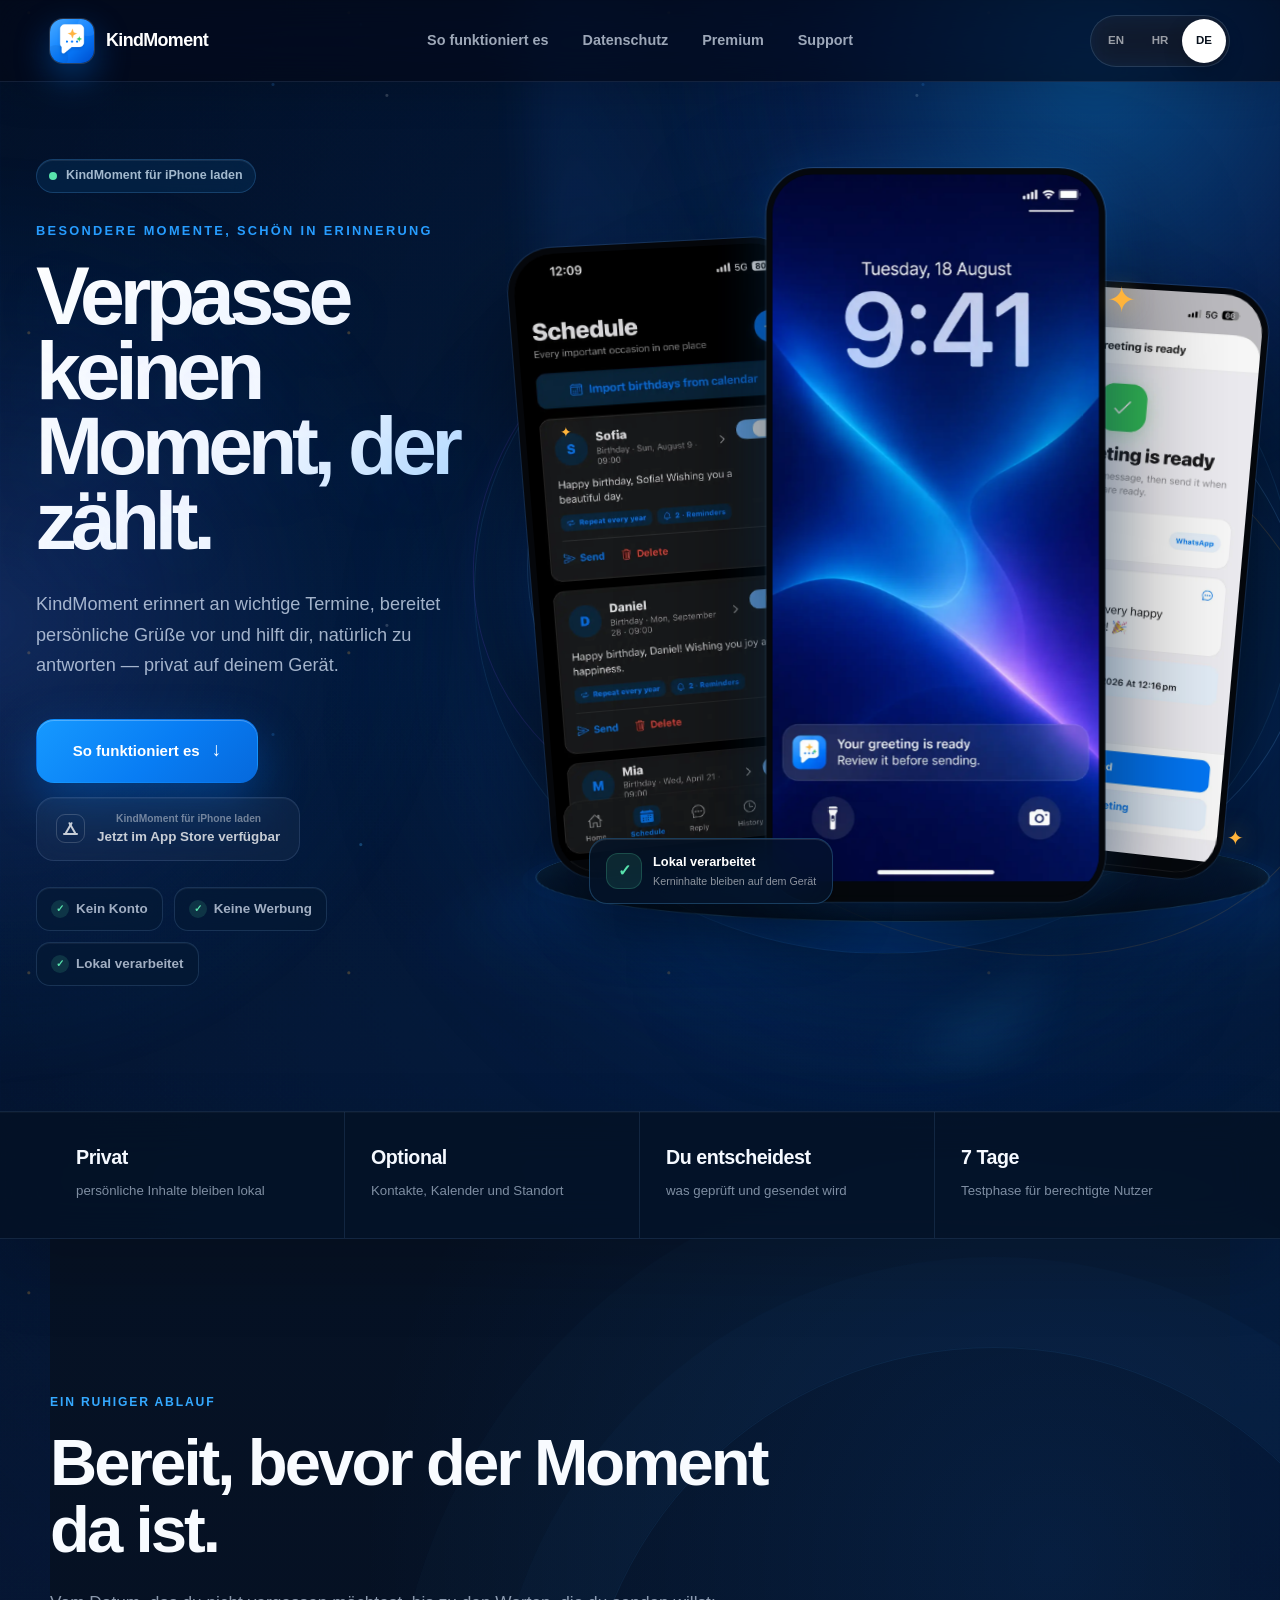
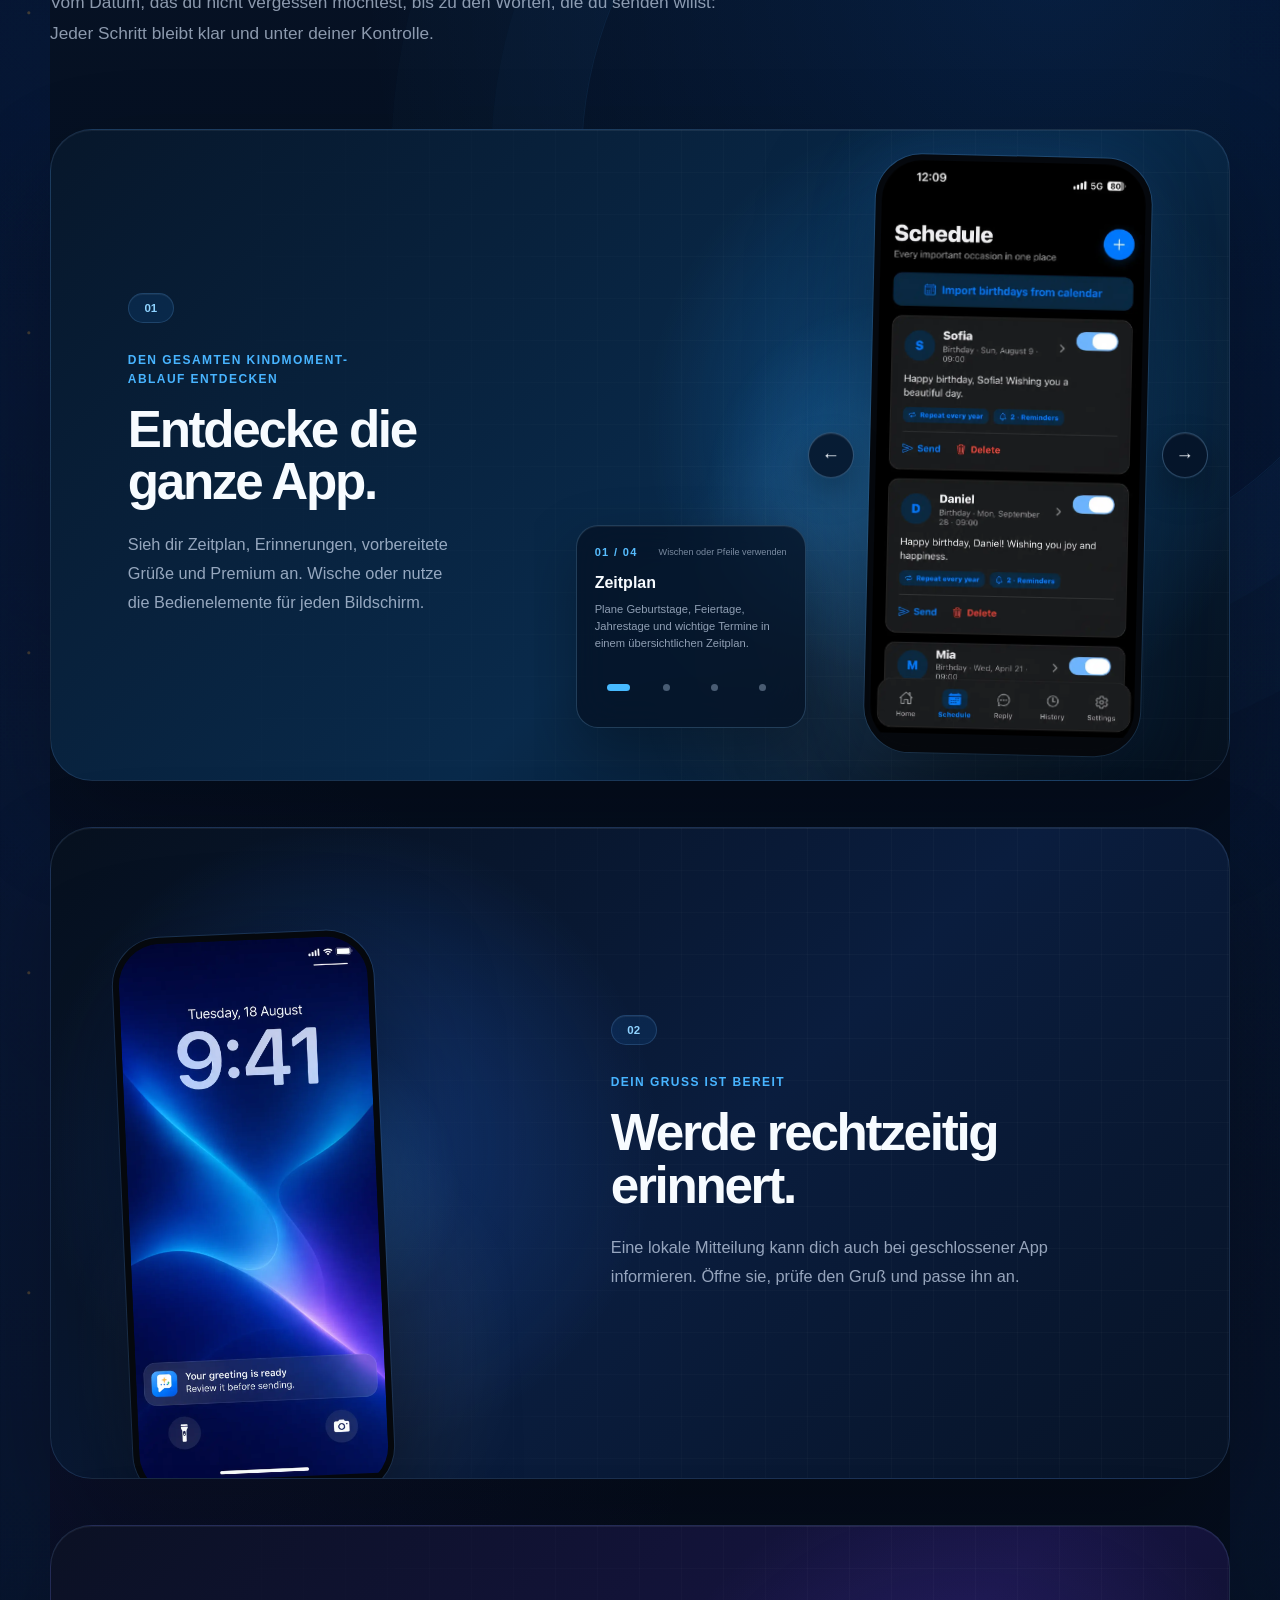
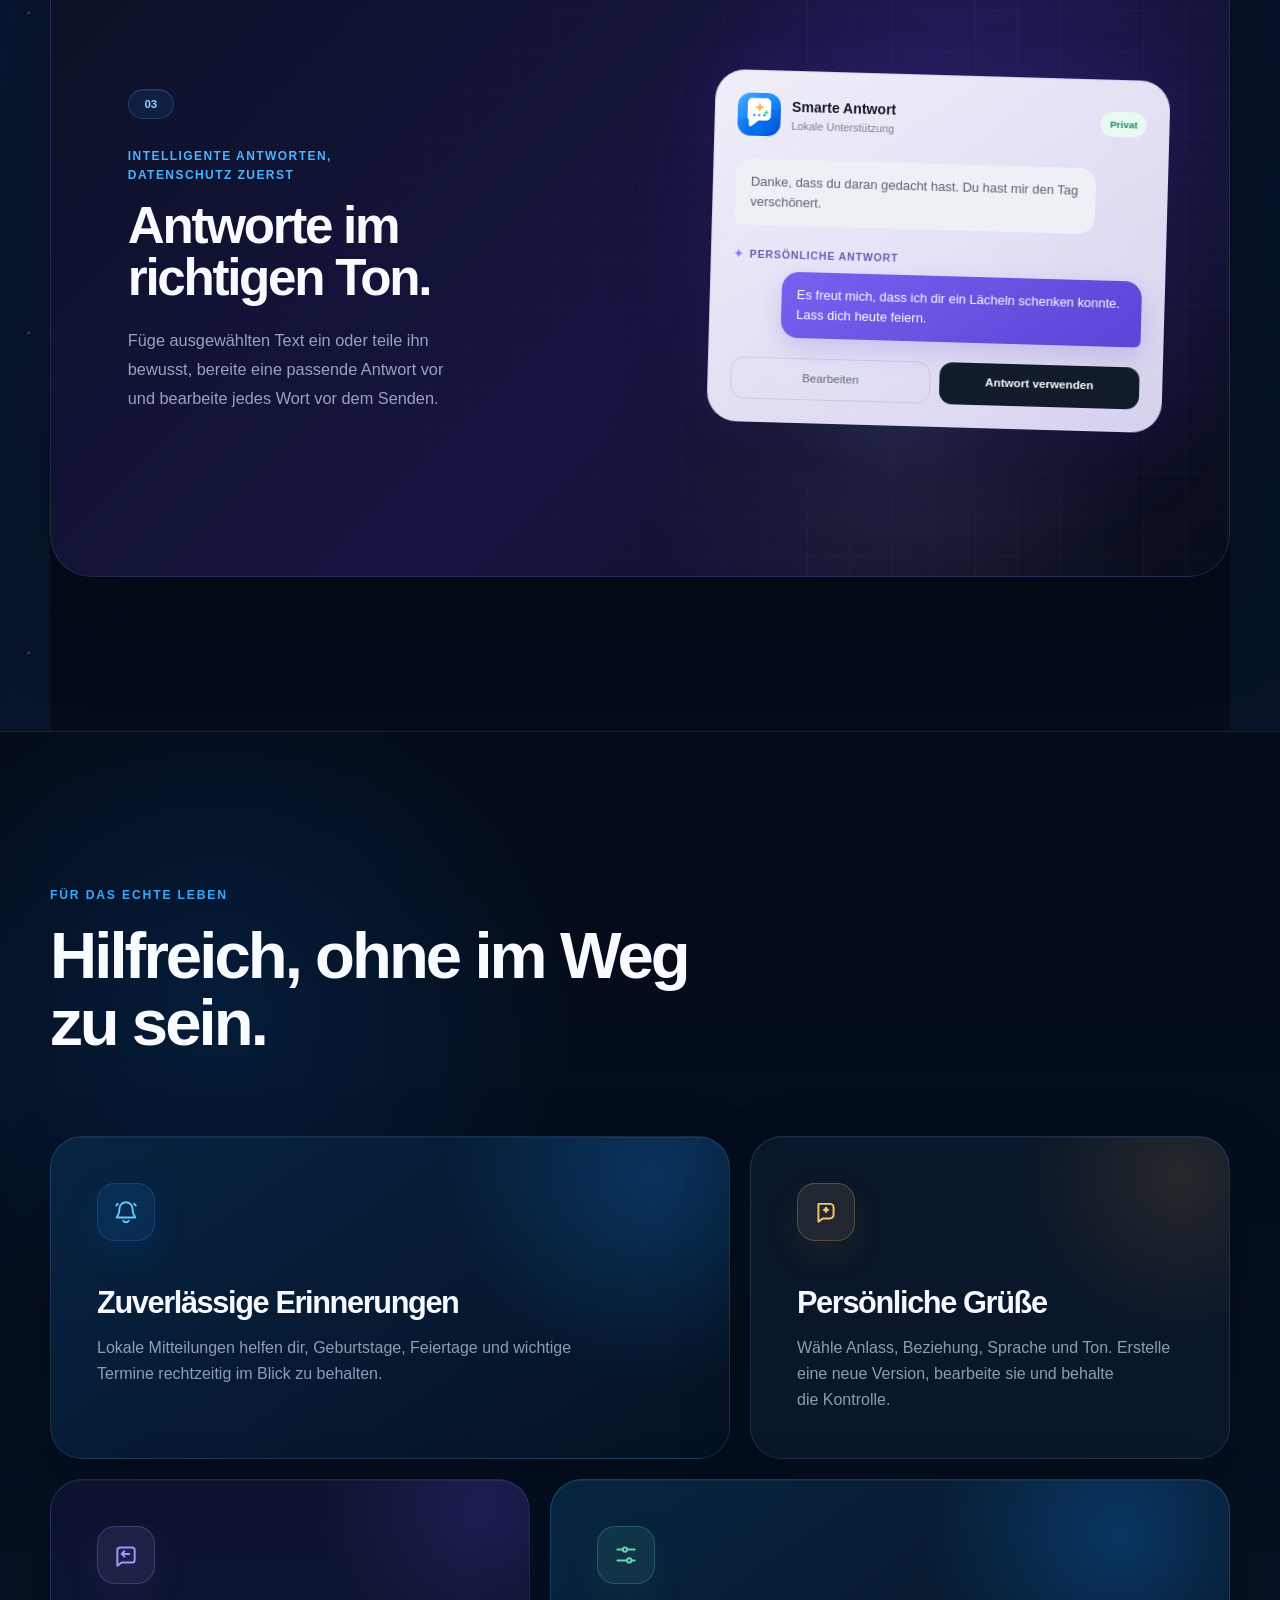
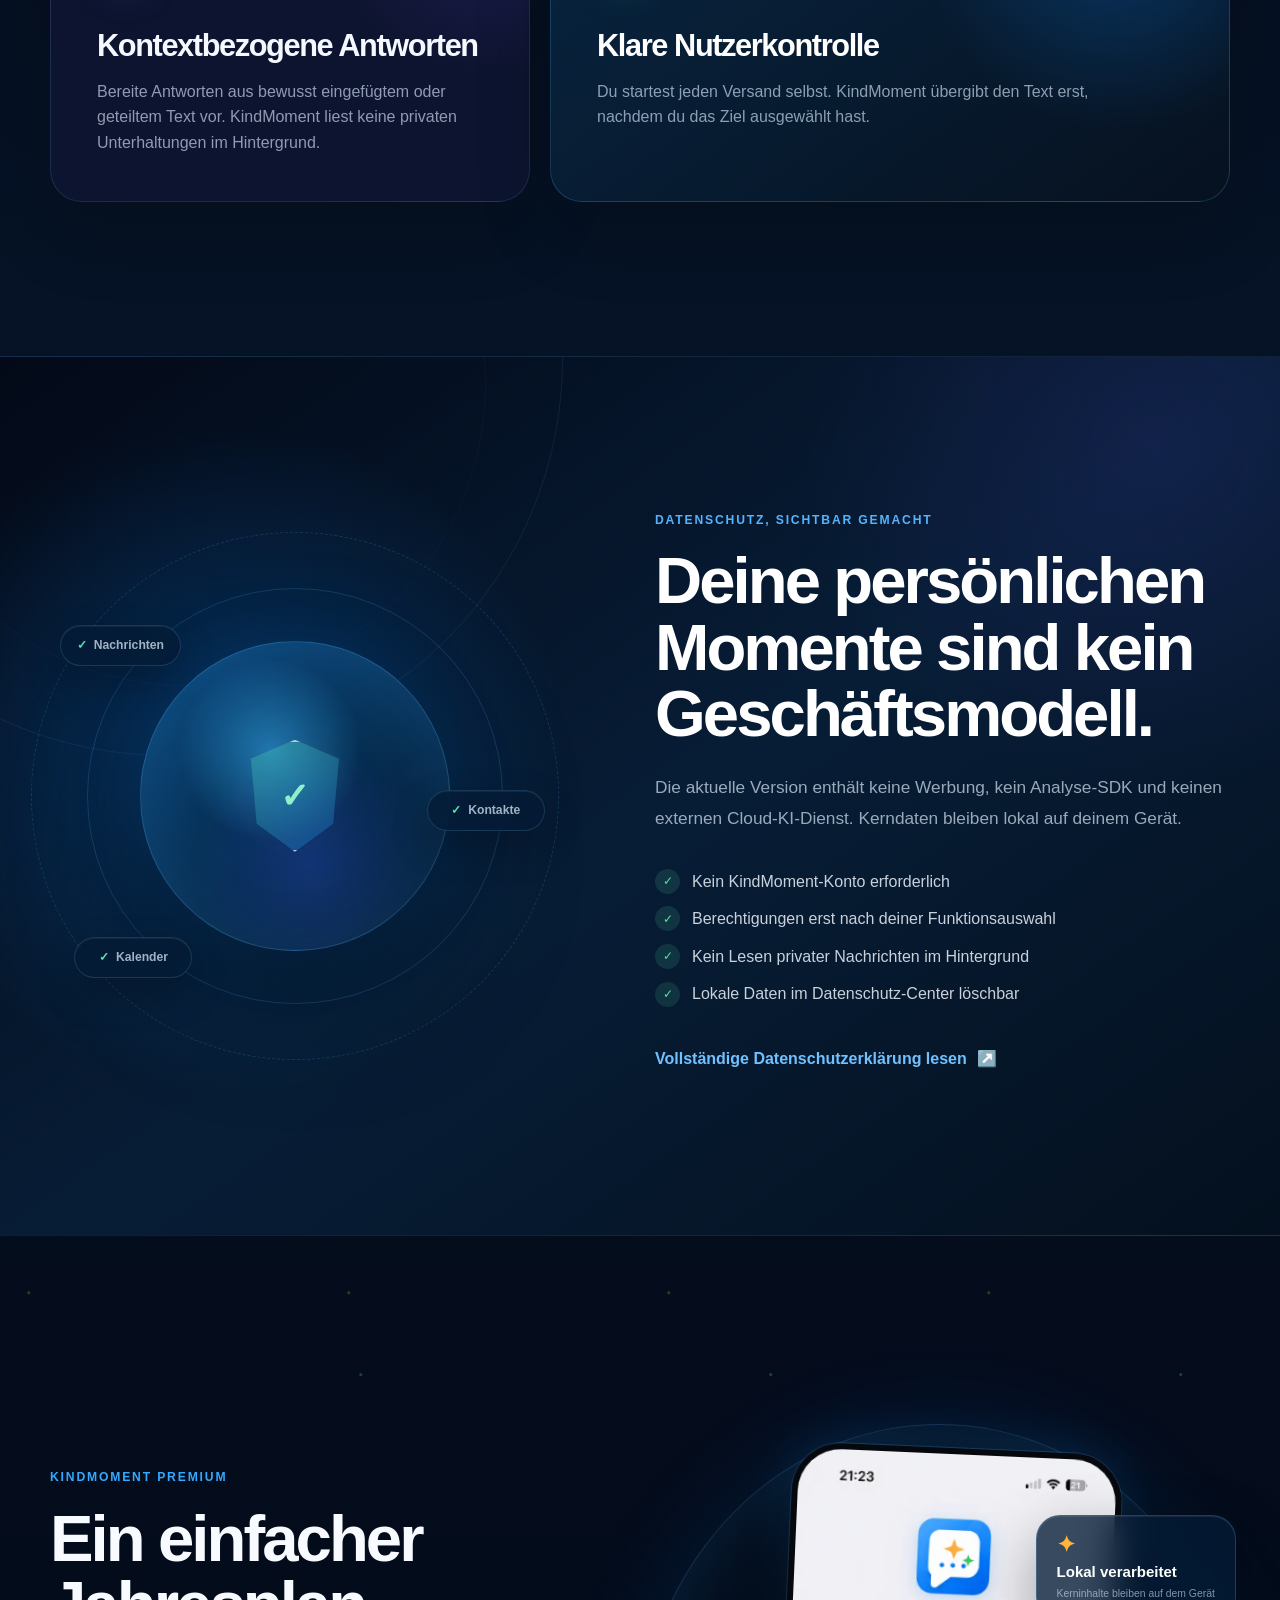
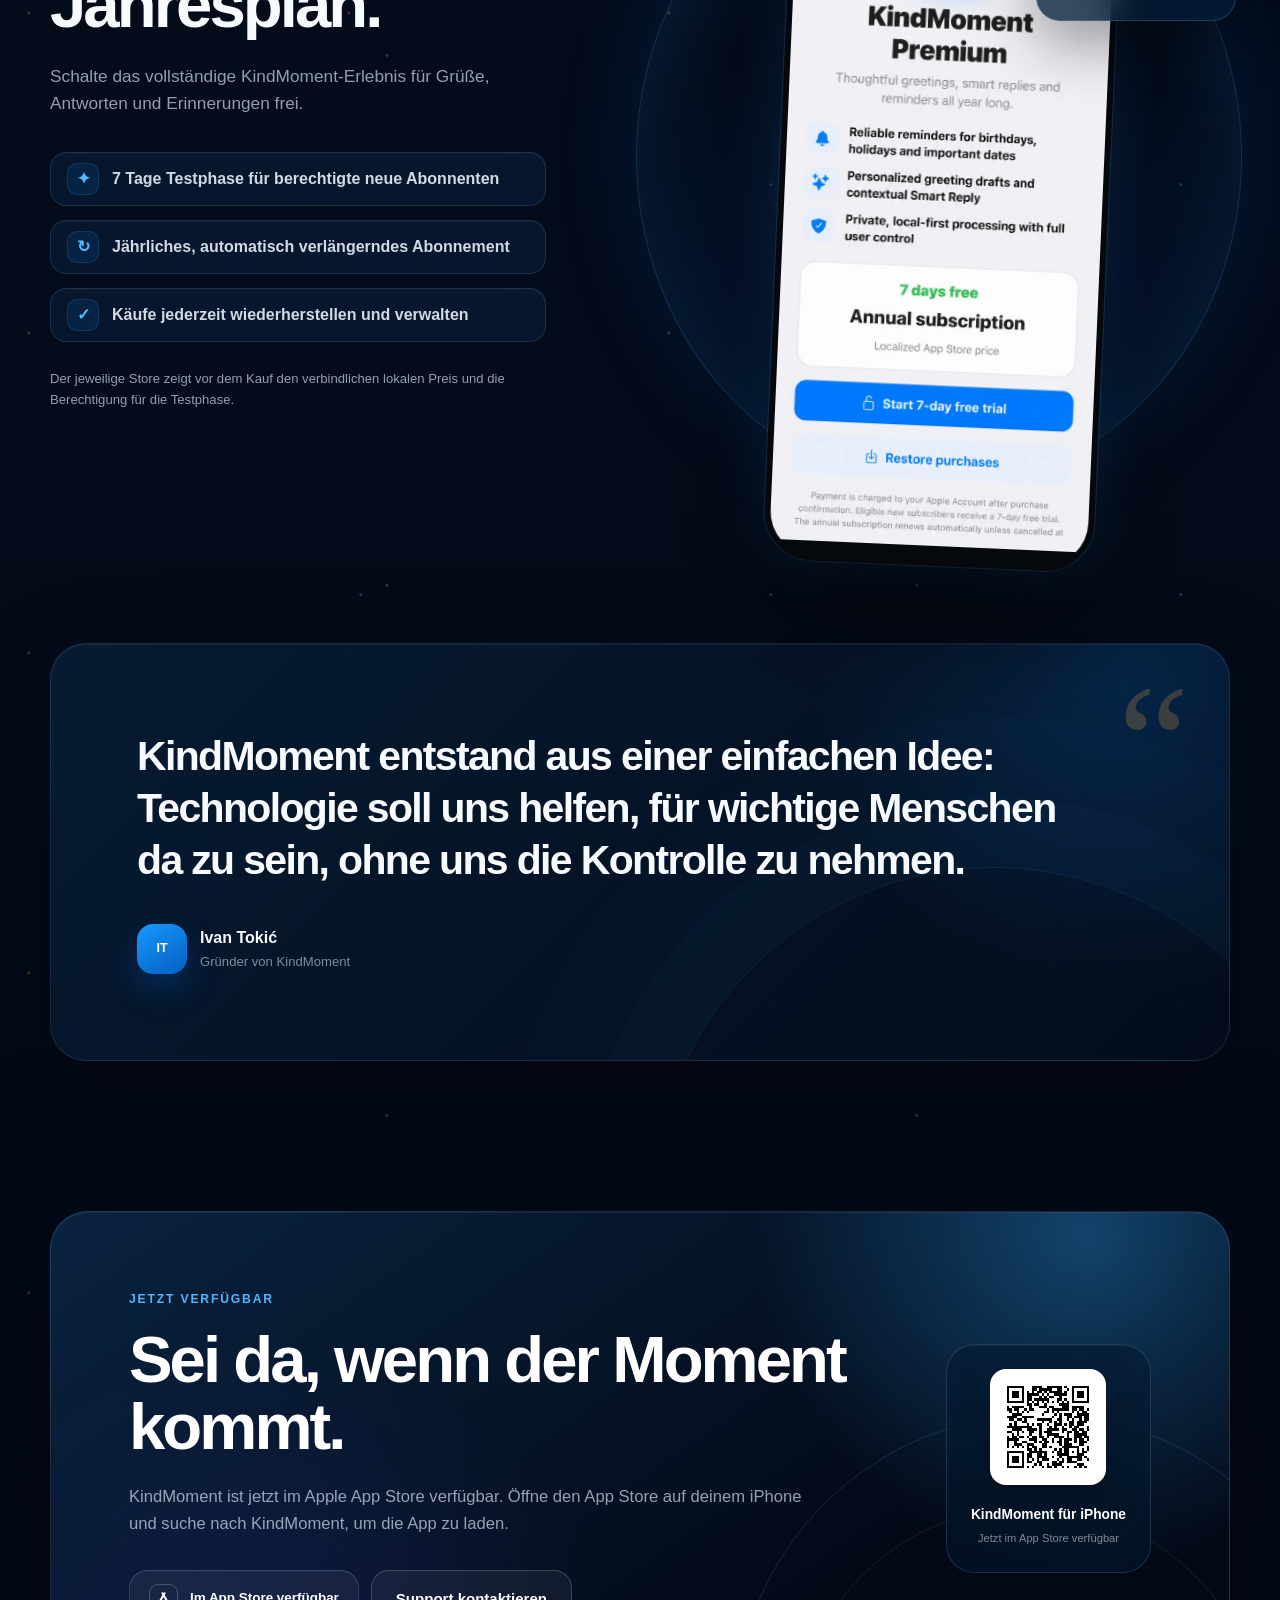
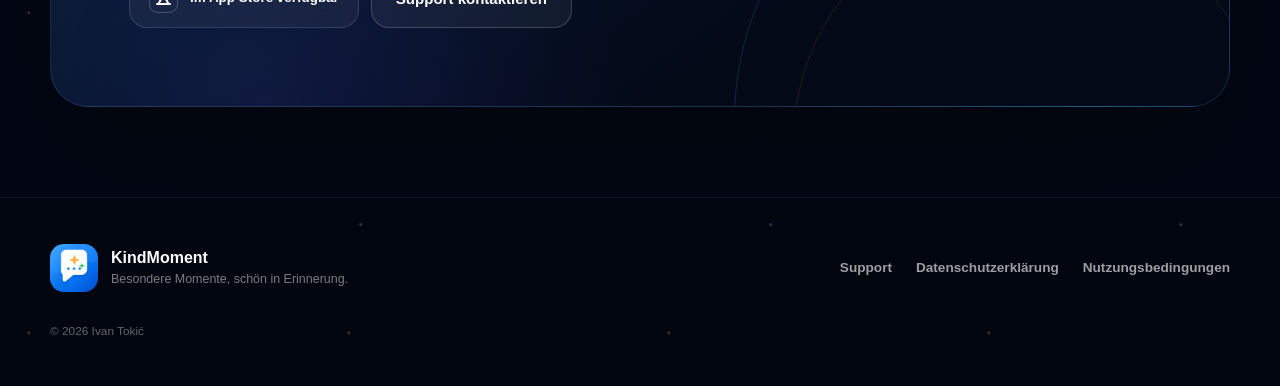
==== de/index.html @ 51b80fae "Load section anchor scroll fix" ====
<!DOCTYPE html><html lang="de"><head><meta name="referrer" content="strict-origin-when-cross-origin"/><meta http-equiv="Content-Security-Policy" content="default-src 'self'; script-src 'self' 'unsafe-inline'; style-src 'self' 'unsafe-inline'; img-src 'self' data:; font-src 'self' data:; connect-src 'self'; object-src 'none'; base-uri 'self'; form-action 'self'; upgrade-insecure-requests"/><meta charSet="utf-8"/><meta name="viewport" content="width=device-width, initial-scale=1"/><link rel="preload" href="/assets/kindmoment-notification-real.webp" as="image" fetchPriority="high"/><link rel="preload" href="/assets/kindmoment-icon.png" as="image"/><link rel="preload" href="/assets/kindmoment-schedule-real.webp" as="image" fetchPriority="auto"/><link rel="preload" href="/assets/kindmoment-greeting-ready-real.webp" as="image" fetchPriority="auto"/><link rel="preload" href="/assets/kindmoment-app-store-qr.svg" as="image"/><link rel="stylesheet" href="/assets/index-BIJ7lr4t-scroll-unlock-v2.css" data-rsc-css-href="/assets/index-BIJ7lr4t-scroll-unlock-v2.css" data-precedence="vite-rsc/importer-resources"/><link rel="modulepreload" href="/assets/layout-segment-context-CgVqbtiN.js" crossorigin=""/><link rel="modulepreload" href="/assets/rolldown-runtime-QTnfLwEv.js" crossorigin=""/><link rel="modulepreload" href="/assets/framework-B5gSXtEp.js" crossorigin=""/><link rel="modulepreload" href="/assets/index-Khk-bTNC-mobile-scroll-fix-v2.js" crossorigin=""/><link rel="modulepreload" href="/assets/app-tour-carousel-mobile-scroll-fix-v2.js" crossorigin=""/><title>KindMoment — Verpasse keinen Moment, der zählt</title><meta name="description" content="Wichtige Termine, persönliche Grüße und Antworten mit privater Verarbeitung auf deinem Gerät."/><meta name="application-name" content="KindMoment"/><meta name="creator" content="Ivan Tokić"/><meta name="publisher" content="Ivan Tokić"/><meta name="category" content="productivity"/><meta name="robots" content="index, follow"/><meta property="og:title" content="KindMoment — Verpasse keinen Moment, der zählt"/><meta property="og:description" content="Wichtige Termine, persönliche Grüße und Antworten mit privater Verarbeitung auf deinem Gerät."/><meta property="og:url" content="https://kindmoment.app/de"/><meta property="og:type" content="website"/><meta property="og:site_name" content="KindMoment"/><meta property="og:locale" content="de_DE"/><meta property="og:image" content="https://kindmoment.app/assets/kindmoment-social.jpg"/><meta property="og:image:width" content="1200"/><meta property="og:image:height" content="630"/><meta property="og:image:type" content="image/jpeg"/><meta property="og:image:alt" content="KindMoment — persönliche Erinnerungen, Grüße und Antworten"/><meta name="twitter:card" content="summary_large_image"/><meta name="twitter:title" content="KindMoment — Verpasse keinen Moment, der zählt"/><meta name="twitter:description" content="Wichtige Termine, persönliche Grüße und Antworten mit privater Verarbeitung auf deinem Gerät."/><meta name="twitter:image" content="https://kindmoment.app/assets/kindmoment-social.jpg"/><link rel="shortcut icon" href="https://kindmoment.app/assets/kindmoment-icon-32.png"/><link rel="icon" href="https://kindmoment.app/assets/kindmoment-icon-32.png" sizes="32x32" type="image/png"/><link rel="icon" href="https://kindmoment.app/assets/kindmoment-icon-192.png" sizes="192x192" type="image/png"/><link rel="icon" href="https://kindmoment.app/favicon.svg" type="image/svg+xml"/><link rel="apple-touch-icon" href="https://kindmoment.app/assets/kindmoment-apple-touch-icon.png" sizes="180x180" type="image/png"/><link rel="manifest" href="https://kindmoment.app/manifest.webmanifest"/><link rel="canonical" href="https://kindmoment.app/de"/><link rel="alternate" hrefLang="en" href="https://kindmoment.app/"/><link rel="alternate" hrefLang="hr" href="https://kindmoment.app/hr"/><link rel="alternate" hrefLang="de" href="https://kindmoment.app/de"/><script>self.__VINEXT_RSC_PARAMS__={"locale":"de"}</script><script>self.__VINEXT_RSC_NAV__={"pathname":"/de","searchParams":[]}</script><link rel="modulepreload" href="/assets/index-Khk-bTNC-mobile-scroll-fix-v2.js" />
<link rel="preload" href="/assets/_vinext_fonts/geist-8ac0455e797f/geist-ff2310f5.woff2" as="font" type="font/woff2" crossorigin />
<link rel="preload" href="/assets/_vinext_fonts/geist-8ac0455e797f/geist-875ccdd4.woff2" as="font" type="font/woff2" crossorigin />
<link rel="preload" href="/assets/_vinext_fonts/geist-8ac0455e797f/geist-52306abf.woff2" as="font" type="font/woff2" crossorigin />
<link rel="preload" href="/assets/_vinext_fonts/geist-8ac0455e797f/geist-001175b1.woff2" as="font" type="font/woff2" crossorigin />
<link rel="preload" href="/assets/_vinext_fonts/geist-8ac0455e797f/geist-98bbbccb.woff2" as="font" type="font/woff2" crossorigin />
<link rel="preload" href="/assets/_vinext_fonts/geist-mono-00e989178794/geist-mono-f6b33328.woff2" as="font" type="font/woff2" crossorigin />
<link rel="preload" href="/assets/_vinext_fonts/geist-mono-00e989178794/geist-mono-44e03052.woff2" as="font" type="font/woff2" crossorigin />
<link rel="preload" href="/assets/_vinext_fonts/geist-mono-00e989178794/geist-mono-0638449e.woff2" as="font" type="font/woff2" crossorigin />
<link rel="preload" href="/assets/_vinext_fonts/geist-mono-00e989178794/geist-mono-971fb274.woff2" as="font" type="font/woff2" crossorigin />
<link rel="preload" href="/assets/_vinext_fonts/geist-mono-00e989178794/geist-mono-44745446.woff2" as="font" type="font/woff2" crossorigin />
<link rel="preload" href="/assets/_vinext_fonts/geist-mono-00e989178794/geist-mono-013b2f2f.woff2" as="font" type="font/woff2" crossorigin />
<style data-vinext-fonts>/* cyrillic-ext */
@font-face {
  font-family: 'Geist';
  font-style: normal;
  font-weight: 100 900;
  font-display: swap;
  src: url(/assets/_vinext_fonts/geist-8ac0455e797f/geist-ff2310f5.woff2) format('woff2');
  unicode-range: U+0460-052F, U+1C80-1C8A, U+20B4, U+2DE0-2DFF, U+A640-A69F, U+FE2E-FE2F;
}
/* cyrillic */
@font-face {
  font-family: 'Geist';
  font-style: normal;
  font-weight: 100 900;
  font-display: swap;
  src: url(/assets/_vinext_fonts/geist-8ac0455e797f/geist-875ccdd4.woff2) format('woff2');
  unicode-range: U+0301, U+0400-045F, U+0490-0491, U+04B0-04B1, U+2116;
}
/* vietnamese */
@font-face {
  font-family: 'Geist';
  font-style: normal;
  font-weight: 100 900;
  font-display: swap;
  src: url(/assets/_vinext_fonts/geist-8ac0455e797f/geist-52306abf.woff2) format('woff2');
  unicode-range: U+0102-0103, U+0110-0111, U+0128-0129, U+0168-0169, U+01A0-01A1, U+01AF-01B0, U+0300-0301, U+0303-0304, U+0308-0309, U+0323, U+0329, U+1EA0-1EF9, U+20AB;
}
/* latin-ext */
@font-face {
  font-family: 'Geist';
  font-style: normal;
  font-weight: 100 900;
  font-display: swap;
  src: url(/assets/_vinext_fonts/geist-8ac0455e797f/geist-001175b1.woff2) format('woff2');
  unicode-range: U+0100-02BA, U+02BD-02C5, U+02C7-02CC, U+02CE-02D7, U+02DD-02FF, U+0304, U+0308, U+0329, U+1D00-1DBF, U+1E00-1E9F, U+1EF2-1EFF, U+2020, U+20A0-20AB, U+20AD-20C0, U+2113, U+2C60-2C7F, U+A720-A7FF;
}
/* latin */
@font-face {
  font-family: 'Geist';
  font-style: normal;
  font-weight: 100 900;
  font-display: swap;
  src: url(/assets/_vinext_fonts/geist-8ac0455e797f/geist-98bbbccb.woff2) format('woff2');
  unicode-range: U+0000-00FF, U+0131, U+0152-0153, U+02BB-02BC, U+02C6, U+02DA, U+02DC, U+0304, U+0308, U+0329, U+2000-206F, U+20AC, U+2122, U+2191, U+2193, U+2212, U+2215, U+FEFF, U+FFFD;
}

.__font_geist_0tvmz3h { font-family: 'Geist', sans-serif; }

.__variable_geist_0tvmz3h { --font-geist-sans: 'Geist', sans-serif; }

/* cyrillic-ext */
@font-face {
  font-family: 'Geist Mono';
  font-style: normal;
  font-weight: 100 900;
  font-display: swap;
  src: url(/assets/_vinext_fonts/geist-mono-00e989178794/geist-mono-f6b33328.woff2) format('woff2');
  unicode-range: U+0460-052F, U+1C80-1C8A, U+20B4, U+2DE0-2DFF, U+A640-A69F, U+FE2E-FE2F;
}
/* cyrillic */
@font-face {
  font-family: 'Geist Mono';
  font-style: normal;
  font-weight: 100 900;
  font-display: swap;
  src: url(/assets/_vinext_fonts/geist-mono-00e989178794/geist-mono-44e03052.woff2) format('woff2');
  unicode-range: U+0301, U+0400-045F, U+0490-0491, U+04B0-04B1, U+2116;
}
/* symbols2 */
@font-face {
  font-family: 'Geist Mono';
  font-style: normal;
  font-weight: 100 900;
  font-display: swap;
  src: url(/assets/_vinext_fonts/geist-mono-00e989178794/geist-mono-0638449e.woff2) format('woff2');
  unicode-range: U+2000-2001, U+2004-2008, U+200A, U+23B8-23BD, U+2500-259F;
}
/* vietnamese */
@font-face {
  font-family: 'Geist Mono';
  font-style: normal;
  font-weight: 100 900;
  font-display: swap;
  src: url(/assets/_vinext_fonts/geist-mono-00e989178794/geist-mono-971fb274.woff2) format('woff2');
  unicode-range: U+0102-0103, U+0110-0111, U+0128-0129, U+0168-0169, U+01A0-01A1, U+01AF-01B0, U+0300-0301, U+0303-0304, U+0308-0309, U+0323, U+0329, U+1EA0-1EF9, U+20AB;
}
/* latin-ext */
@font-face {
  font-family: 'Geist Mono';
  font-style: normal;
  font-weight: 100 900;
  font-display: swap;
  src: url(/assets/_vinext_fonts/geist-mono-00e989178794/geist-mono-44745446.woff2) format('woff2');
  unicode-range: U+0100-02BA, U+02BD-02C5, U+02C7-02CC, U+02CE-02D7, U+02DD-02FF, U+0304, U+0308, U+0329, U+1D00-1DBF, U+1E00-1E9F, U+1EF2-1EFF, U+2020, U+20A0-20AB, U+20AD-20C0, U+2113, U+2C60-2C7F, U+A720-A7FF;
}
/* latin */
@font-face {
  font-family: 'Geist Mono';
  font-style: normal;
  font-weight: 100 900;
  font-display: swap;
  src: url(/assets/_vinext_fonts/geist-mono-00e989178794/geist-mono-013b2f2f.woff2) format('woff2');
  unicode-range: U+0000-00FF, U+0131, U+0152-0153, U+02BB-02BC, U+02C6, U+02DA, U+02DC, U+0304, U+0308, U+0329, U+2000-206F, U+20AC, U+2122, U+2191, U+2193, U+2212, U+2215, U+FEFF, U+FFFD;
}

.__font_geist_mono_1diim1n { font-family: 'Geist Mono', sans-serif; }

.__variable_geist_mono_1diim1n { --font-geist-mono: 'Geist Mono', sans-serif; }
</style>
<script src="/assets/section-anchor-scroll-fix-v3.js" defer></script></head><body class="__variable_geist_0tvmz3h __variable_geist_mono_1diim1n antialiased"><script type="application/ld+json">{"@context":"https://schema.org","@type":"WebSite","name":"KindMoment","url":"https://kindmoment.app/","description":"Thoughtful greetings, reliable reminders and privacy-first replies.","publisher":{"@type":"Person","name":"Ivan Tokić"}}</script><div class="site-shell" lang="de"><a class="skip-link" href="#main-content">Zum Hauptinhalt springen</a><div class="aurora aurora-one" aria-hidden="true"></div><div class="aurora aurora-two" aria-hidden="true"></div><header class="topbar"><a class="brand" href="/de" aria-label="KindMoment"><img src="/assets/kindmoment-icon.png" width="512" height="512" alt="" decoding="async"/><span>KindMoment</span></a><nav class="main-nav" aria-label="Hauptnavigation"><a href="#experience">So funktioniert es</a><a href="#privacy">Datenschutz</a><a href="#premium">Premium</a><a href="/support/">Support</a></nav><div class="language-switcher" aria-label="Sprache"><a href="/">EN</a><a href="/hr">HR</a><a href="/de" aria-current="page">DE</a></div></header><main id="main-content" tabindex="-1"><section class="hero section-width"><div class="hero-copy"><div class="launch-pill"><span class="pulse-dot" aria-hidden="true"></span>KindMoment für iPhone laden</div><p class="eyebrow">Besondere Momente, schön in Erinnerung</p><h1>Verpasse keinen Moment, der zählt.</h1><p class="hero-lead">KindMoment erinnert an wichtige Termine, bereitet persönliche Grüße vor und hilft dir, natürlich zu antworten — privat auf deinem Gerät.</p><div class="hero-actions"><a class="button button-primary" href="#experience">So funktioniert es<span aria-hidden="true">↓</span></a><button class="button button-store button-disabled" type="button" disabled=""><span class="store-mark" aria-hidden="true"><span></span><span></span><span></span></span><span><small>KindMoment für iPhone laden</small><strong>Jetzt im App Store verfügbar</strong></span></button></div><ul class="hero-trust" aria-label="KindMoment-Highlights"><li><span aria-hidden="true">✓</span>Kein Konto</li><li><span aria-hidden="true">✓</span>Keine Werbung</li><li><span aria-hidden="true">✓</span>Lokal verarbeitet</li></ul></div><div class="hero-stage" role="group" aria-label="Vorschau der KindMoment-App"><div class="stage-aura" aria-hidden="true"></div><div class="orbit orbit-one" aria-hidden="true"></div><div class="orbit orbit-two" aria-hidden="true"></div><div class="orbit orbit-three" aria-hidden="true"></div><div class="spark spark-one" aria-hidden="true">✦</div><div class="spark spark-two" aria-hidden="true">✦</div><div class="spark spark-three" aria-hidden="true">✦</div><div class="stage-platform" aria-hidden="true"></div><figure class="phone phone-schedule"><img class="real-app-screen" src="/assets/kindmoment-schedule-real.webp" width="851" height="1848" alt="Tour durch die KindMoment-App" loading="eager" fetchPriority="auto" decoding="async"/></figure><figure class="phone phone-greeting-ready"><img class="real-app-screen" src="/assets/kindmoment-greeting-ready-real.webp" width="946" height="2048" alt="Dein Gruß ist bereit. Prüfe und personalisiere ihn vor dem Senden." loading="eager" fetchPriority="auto" decoding="async"/></figure><figure class="phone phone-notification"><img class="real-app-screen" src="/assets/kindmoment-notification-real.webp" width="853" height="1844" alt="KindMoment-Erinnerung auf dem Sperrbildschirm" loading="eager" fetchPriority="high" decoding="async"/></figure><div class="privacy-chip"><span class="privacy-chip-icon" aria-hidden="true">✓</span><div><strong>Lokal verarbeitet</strong><span>Kerninhalte bleiben auf dem Gerät</span></div></div></div></section><section class="proof-strip" aria-label="KindMoment-Highlights"><div class="proof-grid section-width"><article><strong>Privat</strong><span>persönliche Inhalte bleiben lokal</span></article><article><strong>Optional</strong><span>Kontakte, Kalender und Standort</span></article><article><strong>Du entscheidest</strong><span>was geprüft und gesendet wird</span></article><article><strong>7 Tage</strong><span>Testphase für berechtigte Nutzer</span></article></div></section><section class="story section-width page-section" id="experience"><div class="section-heading"><p class="eyebrow">Ein ruhiger Ablauf</p><h2>Bereit, bevor der Moment da ist.</h2><p>Vom Datum, das du nicht vergessen möchtest, bis zu den Worten, die du senden willst: Jeder Schritt bleibt klar und unter deiner Kontrolle.</p></div><div class="story-stack"><article class="story-card story-card-1"><div class="story-content"><span class="story-number">01</span><p class="story-kicker">Den gesamten KindMoment-Ablauf entdecken</p><h3>Entdecke die ganze App.</h3><p class="story-body">Sieh dir Zeitplan, Erinnerungen, vorbereitete Grüße und Premium an. Wische oder nutze die Bedienelemente für jeden Bildschirm.</p></div><div class="story-visual"><div class="story-glow" aria-hidden="true"></div><div class="app-tour" role="region" aria-roledescription="Karussell" aria-label="KindMoment-App-Bildschirme entdecken" tabindex="0"><div class="app-tour-phone-wrap"><div class="app-tour-phone"><div class="app-tour-track" style="transform:translateX(-0%)"><figure class="app-tour-slide" aria-hidden="false"><img src="/assets/kindmoment-schedule-real.webp" width="851" height="1848" alt="Tour durch die KindMoment-App" loading="eager" decoding="async" draggable="false"/></figure><figure class="app-tour-slide" aria-hidden="true"><img src="/assets/kindmoment-notification-real.webp" width="853" height="1844" alt="" loading="lazy" decoding="async" draggable="false"/></figure><figure class="app-tour-slide" aria-hidden="true"><img src="/assets/kindmoment-greeting-ready-real.webp" width="946" height="2048" alt="" loading="lazy" decoding="async" draggable="false"/></figure><figure class="app-tour-slide" aria-hidden="true"><img src="/assets/kindmoment-premium-real.webp" width="720" height="1567" alt="" loading="lazy" decoding="async" draggable="false"/></figure></div></div><button class="app-tour-arrow app-tour-arrow-previous" type="button" aria-label="Vorheriger App-Bildschirm"><span aria-hidden="true">←</span></button><button class="app-tour-arrow app-tour-arrow-next" type="button" aria-label="Nächster App-Bildschirm"><span aria-hidden="true">→</span></button></div><div class="app-tour-meta"><div class="app-tour-status" role="status" aria-atomic="true"><div class="app-tour-meta-topline"><span>01<!-- --> /<!-- --> <!-- -->04</span><small>Wischen oder Pfeile verwenden</small></div><strong>Zeitplan</strong><p>Plane Geburtstage, Feiertage, Jahrestage und wichtige Termine in einem übersichtlichen Zeitplan.</p></div><div class="app-tour-dots" role="group" aria-label="KindMoment-App-Bildschirme entdecken"><button type="button" aria-label="Anzeigen: Zeitplan" aria-current="true"><span aria-hidden="true"></span></button><button type="button" aria-label="Anzeigen: Werde rechtzeitig erinnert."><span aria-hidden="true"></span></button><button type="button" aria-label="Anzeigen: Dein Gruß ist bereit"><span aria-hidden="true"></span></button><button type="button" aria-label="Anzeigen: KindMoment Premium"><span aria-hidden="true"></span></button></div></div></div></div></article><article class="story-card story-card-2"><div class="story-content"><span class="story-number">02</span><p class="story-kicker">Dein Gruß ist bereit</p><h3>Werde rechtzeitig erinnert.</h3><p class="story-body">Eine lokale Mitteilung kann dich auch bei geschlossener App informieren. Öffne sie, prüfe den Gruß und passe ihn an.</p></div><div class="story-visual"><div class="story-glow" aria-hidden="true"></div><figure class="story-phone story-phone-notification"><img class="real-app-screen" src="/assets/kindmoment-notification-real.webp" width="853" height="1844" alt="KindMoment-Erinnerung auf dem Sperrbildschirm" loading="lazy" fetchPriority="auto" decoding="async"/></figure></div></article><article class="story-card story-card-3"><div class="story-content"><span class="story-number">03</span><p class="story-kicker">Intelligente Antworten, Datenschutz zuerst</p><h3>Antworte im richtigen Ton.</h3><p class="story-body">Füge ausgewählten Text ein oder teile ihn bewusst, bereite eine passende Antwort vor und bearbeite jedes Wort vor dem Senden.</p></div><div class="story-visual"><div class="story-glow" aria-hidden="true"></div><div class="reply-demo" role="group" aria-label="KindMoment Vorschau einer kontextbezogenen Antwort"><div class="reply-demo-bar"><img src="/assets/kindmoment-icon.png" width="512" height="512" alt="" decoding="async"/><div><strong>Smarte Antwort</strong><span>Lokale Unterstützung</span></div><span class="reply-private">Privat</span></div><div class="message-bubble message-in">Danke, dass du daran gedacht hast. Du hast mir den Tag verschönert.</div><div class="reply-label"><span aria-hidden="true">✦</span> <!-- -->Persönliche Antwort</div><div class="message-bubble message-out">Es freut mich, dass ich dir ein Lächeln schenken konnte. Lass dich heute feiern.</div><div class="reply-actions"><span>Bearbeiten</span><strong>Antwort verwenden</strong></div></div></div></article></div></section><section class="features page-section"><div class="section-width"><div class="section-heading"><p class="eyebrow">Für das echte Leben</p><h2>Hilfreich, ohne im Weg zu sein.</h2></div><div class="feature-grid"><article class="feature-card "><span class="feature-icon" aria-hidden="true"><svg viewBox="0 0 24 24" fill="none" stroke="currentColor" stroke-width="1.8" stroke-linecap="round" stroke-linejoin="round" vector-effect="non-scaling-stroke" focusable="false" aria-hidden="true"><path d="M18 9a6 6 0 0 0-12 0c0 6-2.5 6.8-2.5 8h17c0-1.2-2.5-2-2.5-8Z"></path><path d="M9.5 20a2.8 2.8 0 0 0 5 0"></path><path d="m4.5 4.5-1.5 1.5M19.5 4.5 21 6"></path></svg></span><h3>Zuverlässige Erinnerungen</h3><p>Lokale Mitteilungen helfen dir, Geburtstage, Feiertage und wichtige Termine rechtzeitig im Blick zu behalten.</p></article><article class="feature-card "><span class="feature-icon" aria-hidden="true"><svg viewBox="0 0 24 24" fill="none" stroke="currentColor" stroke-width="1.8" stroke-linecap="round" stroke-linejoin="round" vector-effect="non-scaling-stroke" focusable="false" aria-hidden="true"><path d="M5 4.5h10.5A3.5 3.5 0 0 1 19 8v6.5a3.5 3.5 0 0 1-3.5 3.5H9l-4 3V4.5Z"></path><path d="m12 8 .55 1.45L14 10l-1.45.55L12 12l-.55-1.45L10 10l1.45-.55L12 8Z"></path></svg></span><h3>Persönliche Grüße</h3><p>Wähle Anlass, Beziehung, Sprache und Ton. Erstelle eine neue Version, bearbeite sie und behalte die Kontrolle.</p></article><article class="feature-card "><span class="feature-icon" aria-hidden="true"><svg viewBox="0 0 24 24" fill="none" stroke="currentColor" stroke-width="1.8" stroke-linecap="round" stroke-linejoin="round" vector-effect="non-scaling-stroke" focusable="false" aria-hidden="true"><path d="M20 16.5a2.5 2.5 0 0 1-2.5 2.5H8l-4 3V7.5A2.5 2.5 0 0 1 6.5 5h11A2.5 2.5 0 0 1 20 7.5Z"></path><path d="M15 11H8m2.5-2.5L8 11l2.5 2.5"></path></svg></span><h3>Kontextbezogene Antworten</h3><p>Bereite Antworten aus bewusst eingefügtem oder geteiltem Text vor. KindMoment liest keine privaten Unterhaltungen im Hintergrund.</p></article><article class="feature-card feature-dark"><span class="feature-icon" aria-hidden="true"><svg viewBox="0 0 24 24" fill="none" stroke="currentColor" stroke-width="1.8" stroke-linecap="round" stroke-linejoin="round" vector-effect="non-scaling-stroke" focusable="false" aria-hidden="true"><path d="M4 7h5m4 0h7M4 17h9m4 0h3"></path><circle cx="11" cy="7" r="2"></circle><circle cx="15" cy="17" r="2"></circle></svg></span><h3>Klare Nutzerkontrolle</h3><p>Du startest jeden Versand selbst. KindMoment übergibt den Text erst, nachdem du das Ziel ausgewählt hast.</p></article></div></div></section><section class="privacy-section page-section" id="privacy"><div class="section-width privacy-layout"><div class="privacy-visual" aria-hidden="true"><div class="shield-orb"><div class="shield">✓</div><span class="shield-ring shield-ring-one"></span><span class="shield-ring shield-ring-two"></span></div><span class="data-pill data-pill-one">Nachrichten</span><span class="data-pill data-pill-two">Kontakte</span><span class="data-pill data-pill-three">Kalender</span></div><div class="privacy-copy"><p class="eyebrow eyebrow-light">Datenschutz, sichtbar gemacht</p><h2>Deine persönlichen Momente sind kein Geschäftsmodell.</h2><p class="privacy-lead">Die aktuelle Version enthält keine Werbung, kein Analyse-SDK und keinen externen Cloud-KI-Dienst. Kerndaten bleiben lokal auf deinem Gerät.</p><ul><li><span aria-hidden="true">✓</span>Kein KindMoment-Konto erforderlich</li><li><span aria-hidden="true">✓</span>Berechtigungen erst nach deiner Funktionsauswahl</li><li><span aria-hidden="true">✓</span>Kein Lesen privater Nachrichten im Hintergrund</li><li><span aria-hidden="true">✓</span>Lokale Daten im Datenschutz-Center löschbar</li></ul><a class="text-link light-link" href="/privacy.html">Vollständige Datenschutzerklärung lesen<!-- --> <span aria-hidden="true">↗</span></a></div></div></section><section class="premium-section section-width page-section" id="premium"><div class="premium-copy"><p class="eyebrow">KindMoment Premium</p><h2>Ein einfacher Jahresplan.</h2><p>Schalte das vollständige KindMoment-Erlebnis für Grüße, Antworten und Erinnerungen frei.</p><ul class="premium-list"><li><span aria-hidden="true">✦</span>7 Tage Testphase für berechtigte neue Abonnenten</li><li><span aria-hidden="true">↻</span>Jährliches, automatisch verlängerndes Abonnement</li><li><span aria-hidden="true">✓</span>Käufe jederzeit wiederherstellen und verwalten</li></ul><p class="premium-note">Der jeweilige Store zeigt vor dem Kauf den verbindlichen lokalen Preis und die Berechtigung für die Testphase.</p></div><div class="premium-visual"><div class="premium-halo" aria-hidden="true"></div><figure class="premium-phone"><img class="real-app-screen" src="/assets/kindmoment-premium-real.webp" width="720" height="1567" alt="KindMoment Premium" loading="lazy" fetchPriority="auto" decoding="async"/></figure><div class="premium-badge" aria-hidden="true"><span>✦</span><strong>Lokal verarbeitet</strong><small>Kerninhalte bleiben auf dem Gerät</small></div></div></section><section class="founder-section section-width"><h2 class="sr-only">Gründer von KindMoment</h2><div class="founder-mark" aria-hidden="true">“</div><blockquote>KindMoment entstand aus einer einfachen Idee: Technologie soll uns helfen, für wichtige Menschen da zu sein, ohne uns die Kontrolle zu nehmen.</blockquote><div class="founder-person"><div class="founder-monogram" aria-hidden="true">IT</div><div><strong>Ivan Tokić</strong><span>Gründer von KindMoment</span></div></div></section><section class="launch-section section-width" id="help"><div class="launch-copy"><p class="eyebrow eyebrow-light">Jetzt verfügbar</p><h2>Sei da, wenn der Moment kommt.</h2><p>KindMoment ist jetzt im Apple App Store verfügbar. Öffne den App Store auf deinem iPhone und suche nach KindMoment, um die App zu laden.</p><div class="launch-actions"><a class="button button-store" href="https://apps.apple.com/app/kindmoment/id6790472602" target="_blank" rel="noreferrer"><span class="store-mark" aria-hidden="true"><span></span><span></span><span></span></span><strong>Im App Store verfügbar</strong></a><a class="button button-outline-light" href="mailto:tokicx@gmail.com?subject=KindMoment%20Support">Support kontaktieren</a></div></div><a class="qr-placeholder" href="https://apps.apple.com/app/kindmoment/id6790472602" target="_blank" rel="noreferrer" aria-label="Jetzt im App Store verfügbar"><img class="app-store-qr" src="/assets/kindmoment-app-store-qr.svg" alt="" width="512" height="512"/><strong>KindMoment für iPhone</strong><span>Jetzt im App Store verfügbar</span></a></section></main><footer class="footer"><div class="section-width footer-layout"><div class="footer-brand"><img src="/assets/kindmoment-icon.png" width="512" height="512" alt="" loading="lazy" decoding="async"/><div><strong>KindMoment</strong><span>Besondere Momente, schön in Erinnerung.</span></div></div><div class="footer-links"><a href="/support/">Support</a><a href="/privacy.html">Datenschutzerklärung</a><a href="/terms.html">Nutzungsbedingungen</a></div><p>© 2026 Ivan Tokić</p></div></footer></div><script id="_R_">import("/assets/index-Khk-bTNC-mobile-scroll-fix-v2.js")</script></body></html><script>self.__VINEXT_RSC_CHUNKS__=self.__VINEXT_RSC_CHUNKS__||[];self.__VINEXT_RSC_CHUNKS__.push("3:I[\"15c18cfaeeff\",[],\"LayoutSegmentProvider\",1]\n4:I[\"8c0f216c4604\",[],\"Slot\",1]\n5:I[\"593f344dc510\",[],\"NotFoundBoundary\",1]\n:HL[\"/assets/index-BIJ7lr4t-scroll-unlock-v2.css\",\"style\"]\n:HL[\"/assets/kindmoment-icon.png\",\"image\"]\n")</script><script>self.__VINEXT_RSC_CHUNKS__=self.__VINEXT_RSC_CHUNKS__||[];self.__VINEXT_RSC_CHUNKS__.push("0:{\"__route\":\"route:/de\",\"__interceptionContext\":null,\"__layoutIds\":[\"layout:/\"],\"__rootLayout\":\"/\",\"page:/de\":\"$L1\",\"layout:/\":[[[[\"$\",\"link\",\"css:/assets/index-BIJ7lr4t-scroll-unlock-v2.css\",{\"rel\":\"stylesheet\",\"precedence\":\"vite-rsc/importer-resources\",\"href\":\"/assets/index-BIJ7lr4t-scroll-unlock-v2.css\",\"data-rsc-css-href\":\"/assets/index-BIJ7lr4t-scroll-unlock-v2.css\"}],\"$undefined\"],\"$L2\"],null],\"route:/de\":[[[\"$\",\"meta\",null,{\"charSet\":\"utf-8\"}],[[\"$\",\"title\",\"0\",{\"children\":\"KindMoment — Verpasse keinen Moment, der zählt\"}],[\"$\",\"meta\",\"1\",{\"name\":\"description\",\"content\":\"Wichtige Termine, persönliche Grüße und Antworten mit privater Verarbeitung auf deinem Gerät.\"}],[\"$\",\"meta\",\"2\",{\"name\":\"application-name\",\"content\":\"KindMoment\"}],[\"$\",\"meta\",\"3\",{\"name\":\"creator\",\"content\":\"Ivan Tokić\"}],[\"$\",\"meta\",\"4\",{\"name\":\"publisher\",\"content\":\"Ivan Tokić\"}],[\"$\",\"meta\",\"5\",{\"name\":\"category\",\"content\":\"productivity\"}],[\"$\",\"meta\",\"6\",{\"name\":\"robots\",\"content\":\"index, follow\"}],[\"$\",\"meta\",\"7\",{\"property\":\"og:title\",\"content\":\"KindMoment — Verpasse keinen Moment, der zählt\"}],[\"$\",\"meta\",\"8\",{\"property\":\"og:description\",\"content\":\"Wichtige Termine, persönliche Grüße und Antworten mit privater Verarbeitung auf deinem Gerät.\"}],[\"$\",\"meta\",\"9\",{\"property\":\"og:url\",\"content\":\"https://kindmoment.app/de\"}],[\"$\",\"meta\",\"10\",{\"property\":\"og:type\",\"content\":\"website\"}],[\"$\",\"meta\",\"11\",{\"property\":\"og:locale\",\"content\":\"de_DE\"}],[\"$\",\"meta\",\"12\",{\"property\":\"og:image\",\"content\":\"https://kindmoment.app/assets/kindmoment-social.jpg\"}],[\"$\",\"meta\",\"13\",{\"property\":\"og:image:width\",\"content\":\"1200\"}],[\"$\",\"meta\",\"14\",{\"property\":\"og:image:height\",\"content\":\"630\"}],[\"$\",\"meta\",\"15\",{\"property\":\"og:image:type\",\"content\":\"image/jpeg\"}],[\"$\",\"meta\",\"16\",{\"property\":\"og:image:alt\",\"content\":\"KindMoment — persönliche Erinnerungen, Grüße und Antworten\"}],[\"$\",\"meta\",\"17\",{\"name\":\"twitter:card\",\"content\":\"summary_large_image\"}],[\"$\",\"meta\",\"18\",{\"name\":\"twitter:title\",\"content\":\"KindMoment — Verpasse keinen Moment, der zählt\"}],[\"$\",\"meta\",\"19\",{\"name\":\"twitter:description\",\"content\":\"Wichtige Termine, persönliche Grüße und Antworten mit privater Verarbeitung auf deinem Gerät.\"}],[\"$\",\"meta\",\"20\",{\"name\":\"twitter:image\",\"content\":\"https://kindmoment.app/assets/kindmoment-social.jpg\"}],[\"$\",\"link\",\"21\",{\"rel\":\"shortcut icon\",\"href\":\"https://kindmoment.app/assets/kindmoment-icon-32.png\"}],[\"$\",\"link\",\"22\",{\"rel\":\"icon\",\"href\":\"https://kindmoment.app/assets/kindmoment-icon-32.png\",\"sizes\":\"32x32\",\"type\":\"image/png\"}],[\"$\",\"link\",\"23\",{\"rel\":\"icon\",\"href\":\"https://kindmoment.app/assets/kindmoment-icon-192.png\",\"sizes\":\"192x192\",\"type\":\"image/png\"}],[\"$\",\"link\",\"24\",{\"rel\":\"icon\",\"href\":\"https://kindmoment.app/favicon.svg\",\"type\":\"image/svg+xml\"}],[\"$\",\"link\",\"25\",{\"rel\":\"apple-touch-icon\",\"href\":\"https://kindmoment.app/assets/kindmoment-apple-touch-icon.png\",\"sizes\":\"180x180\",\"type\":\"image/png\"}],[\"$\",\"link\",\"26\",{\"rel\":\"manifest\",\"href\":\"https://kindmoment.app/manifest.webmanifest\"}],[\"$\",\"link\",\"27\",{\"rel\":\"canonical\",\"href\":\"https://kindmoment.app/de\"}],[\"$\",\"link\",\"28\",{\"rel\":\"alternate\",\"hrefLang\":\"en\",\"href\":\"https://kindmoment.app/\"}],[\"$\",\"link\",\"29\",{\"rel\":\"alternate\",\"hrefLang\":\"hr\",\"href\":\"https://kindmoment.app/hr\"}],[\"$\",\"link\",\"30\",{\"rel\":\"alternate\",\"hrefLang\":\"de\",\"href\":\"https://kindmoment.app/de\"}]],[[\"$\",\"meta\",\"0\",{\"name\":\"viewport\",\"content\":\"width=device-width, initial-scale=1\"}]]],[\"$\",\"$L3\",null,{\"segmentMap\":{\"children\":[\"de\"]},\"children\":[\"$\",\"$L4\",null,{\"id\":\"layout:/\",\"parallelSlots\":\"$undefined\",\"children\":[\"$\",\"$L5\",null,{\"resetKey\":\"locale|de|d\",\"fallback\":[\"$\",\"div\",null,{\"className\":\"inner-page\",\"children\":[[\"$\",\"a\",null,{\"className\":\"skip-link\",\"href\":\"#inner-main\",\"children\":\"Skip to main content\"}],[\"$\",\"header\",null,{\"className\":\"inner-header\",\"children\":[[\"$\",\"a\",null,{\"className\":\"brand\",\"href\":\"/\",\"aria-label\":\"KindMoment\",\"children\":[[\"$\",\"img\",null,{\"src\":\"/assets/kindmoment-icon.png\",\"width\":512,\"height\":512,\"alt\":\"\",\"decoding\":\"async\"}],[\"$\",\"span\",null,{\"children\":\"KindMoment\"}]]}],[\"$\",\"nav\",null,{\"className\":\"inner-nav\",\"aria-label\":\"Support and legal navigation\",\"children\":[[\"$\",\"a\",null,{\"href\":\"/support/\",\"children\":\"Support\"}],[\"$\",\"a\",null,{\"href\":\"/privacy.html\",\"children\":\"Privacy\"}],[\"$\",\"a\",null,{\"href\":\"/terms.html\",\"children\":\"Terms\"}]]}]]}],[\"$\",\"main\",null,{\"className\":\"inner-content\",\"id\":\"inner-main\",\"tabIndex\":-1,\"children\":[\"$L6\",\"$L7\",\"$L8\",\"$L9\"]}],\"$La\"]}],\"children\":\"$Lb\"}]}]}]],\"__layoutFlags\":{\"layout:/\":\"s\"},\"__artifactCompatibility\":{\"schemaVersion\":1,\"graphVersion\":\"app-route-graph:jihh0p1i6s7og\",\"deploymentVersion\":\"886e74d7-5bd6-4018-bc83-bc290243bfaa\",\"appElementsSchemaVersion\":1,\"rscPayloadSchemaVersion\":1,\"rootBoundaryId\":\"/\",\"renderEpoch\":null}}\n")</script><script>self.__VINEXT_RSC_CHUNKS__=self.__VINEXT_RSC_CHUNKS__||[];self.__VINEXT_RSC_CHUNKS__.push("c:I[\"593f344dc510\",[],\"RedirectBoundary\",1]\n6:[\"$\",\"p\",null,{\"className\":\"eyebrow\",\"children\":\"404\"}]\n7:[\"$\",\"h1\",null,{\"children\":\"This moment is not here.\"}]\n8:[\"$\",\"p\",null,{\"className\":\"inner-lead\",\"children\":\"The page may have moved, but KindMoment support and legal information are still available.\"}]\n9:[\"$\",\"section\",null,{\"className\":\"support-card\",\"children\":[[\"$\",\"div\",null,{\"children\":[[\"$\",\"h2\",null,{\"children\":\"Choose where to go next\"}],[\"$\",\"p\",null,{\"children\":\"Return to KindMoment or open the support center.\"}]]}],[\"$\",\"div\",null,{\"className\":\"not-found-actions\",\"children\":[[\"$\",\"a\",null,{\"className\":\"button\",\"href\":\"/\",\"children\":\"KindMoment home\"}],[\"$\",\"a\",null,{\"className\":\"text-link\",\"href\":\"/support/\",\"children\":[\"Open support \",[\"$\",\"span\",null,{\"aria-hidden\":\"true\",\"children\":\"→\"}]]}]]}]]}]\na:[\"$\",\"footer\",null,{\"className\":\"footer\",\"children\":[\"$\",\"div\",null,{\"className\":\"section-width footer-layout\",\"children\":[[\"$\",\"div\",null,{\"className\":\"footer-brand\",\"children\":[[\"$\",\"img\",null,{\"src\":\"/assets/kindmoment-icon.png\",\"width\":512,\"height\":512,\"alt\":\"\",\"loading\":\"lazy\",\"decoding\":\"async\"}],[\"$\",\"div\",null,{\"children\":[[\"$\",\"strong\",null,{\"children\":\"KindMoment\"}],[\"$\",\"span\",null,{\"children\":\"Thoughtful moments, beautifully remembered.\"}]]}]]}],[\"$\",\"div\",null,{\"className\":\"footer-links\",\"children\":[[\"$\",\"a\",null,{\"href\":\"/\",\"children\":\"Home\"}],[\"$\",\"a\",null,{\"href\":\"/support/\",\"children\":\"Support\"}],[\"$\",\"a\",null,{\"href\":\"/privacy.html\",\"children\":\"Privacy Policy\"}],[\"$\",\"a\",null,{\"href\":\"/terms.html\",\"children\":\"Terms of Use\"}]]}],[\"$\",\"p\",null,{\"children\":\"© 2026 Ivan Tokić\"}]]}]}]\n")</script><script>self.__VINEXT_RSC_CHUNKS__=self.__VINEXT_RSC_CHUNKS__||[];self.__VINEXT_RSC_CHUNKS__.push("b:[\"$\",\"$L5\",null,{\"resetKey\":\"[\\\"locale|de|d\\\"]\",\"fallback\":[\"$\",\"div\",null,{\"className\":\"inner-page\",\"children\":[[\"$\",\"a\",null,{\"className\":\"skip-link\",\"href\":\"#inner-main\",\"children\":\"Skip to main content\"}],[\"$\",\"header\",null,{\"className\":\"inner-header\",\"children\":[[\"$\",\"a\",null,{\"className\":\"brand\",\"href\":\"/\",\"aria-label\":\"KindMoment\",\"children\":[[\"$\",\"img\",null,{\"src\":\"/assets/kindmoment-icon.png\",\"width\":512,\"height\":512,\"alt\":\"\",\"decoding\":\"async\"}],[\"$\",\"span\",null,{\"children\":\"KindMoment\"}]]}],[\"$\",\"nav\",null,{\"className\":\"inner-nav\",\"aria-label\":\"Support and legal navigation\",\"children\":[[\"$\",\"a\",null,{\"href\":\"/support/\",\"children\":\"Support\"}],[\"$\",\"a\",null,{\"href\":\"/privacy.html\",\"children\":\"Privacy\"}],[\"$\",\"a\",null,{\"href\":\"/terms.html\",\"children\":\"Terms\"}]]}]]}],[\"$\",\"main\",null,{\"className\":\"inner-content\",\"id\":\"inner-main\",\"tabIndex\":-1,\"children\":[[\"$\",\"p\",null,{\"className\":\"eyebrow\",\"children\":\"404\"}],[\"$\",\"h1\",null,{\"children\":\"This moment is not here.\"}],[\"$\",\"p\",null,{\"className\":\"inner-lead\",\"children\":\"The page may have moved, but KindMoment support and legal information are still available.\"}],[\"$\",\"section\",null,{\"className\":\"support-card\",\"children\":[[\"$\",\"div\",null,{\"children\":[[\"$\",\"h2\",null,{\"children\":\"Choose where to go next\"}],[\"$\",\"p\",null,{\"children\":\"Return to KindMoment or open the support center.\"}]]}],[\"$\",\"div\",null,{\"className\":\"not-found-actions\",\"children\":[[\"$\",\"a\",null,{\"className\":\"button\",\"href\":\"/\",\"children\":\"KindMoment home\"}],[\"$\",\"a\",null,{\"className\":\"text-link\",\"href\":\"/support/\",\"children\":[\"Open support \",[\"$\",\"span\",null,{\"aria-hidden\":\"true\",\"children\":\"→\"}]]}]]}]]}]]}],[\"$\",\"footer\",null,{\"className\":\"footer\",\"children\":[\"$\",\"div\",null,{\"className\":\"section-width footer-layout\",\"children\":[[\"$\",\"div\",null,{\"className\":\"footer-brand\",\"children\":[[\"$\",\"img\",null,{\"src\":\"/assets/kindmoment-icon.png\",\"width\":512,\"height\":512,\"alt\":\"\",\"loading\":\"lazy\",\"decoding\":\"async\"}],[\"$\",\"div\",null,{\"children\":[[\"$\",\"strong\",null,{\"children\":\"KindMoment\"}],[\"$\",\"span\",null,{\"children\":\"Thoughtful moments, beautifully remembered.\"}]]}]]}],[\"$\",\"div\",null,{\"className\":\"footer-links\",\"children\":[[\"$\",\"a\",null,{\"href\":\"/\",\"children\":\"Home\"}],[\"$\",\"a\",null,{\"href\":\"/support/\",\"children\":\"Support\"}],[\"$\",\"a\",null,{\"href\":\"/privacy.html\",\"children\":\"Privacy Policy\"}],[\"$\",\"a\",null,{\"href\":\"/terms.html\",\"children\":\"Terms of Use\"}]]}],[\"$\",\"p\",null,{\"children\":\"© 2026 Ivan Tokić\"}]]}]}]]}],\"children\":[\"$\",\"$Lc\",null,{\"children\":[\"$\",\"$L3\",null,{\"segmentMap\":{\"children\":[]},\"children\":[\"$\",\"$L4\",null,{\"id\":\"page:/de\"}]}]}]}]\n")</script><script>self.__VINEXT_RSC_CHUNKS__=self.__VINEXT_RSC_CHUNKS__||[];self.__VINEXT_RSC_CHUNKS__.push("d:I[\"8c0f216c4604\",[],\"Children\",1]\n2:[\"$\",\"html\",null,{\"lang\":\"de\",\"children\":[\"$\",\"body\",null,{\"className\":\"__variable_geist_0tvmz3h __variable_geist_mono_1diim1n antialiased\",\"children\":[[\"$\",\"script\",null,{\"type\":\"application/ld+json\",\"dangerouslySetInnerHTML\":{\"__html\":\"{\\\"@context\\\":\\\"https://schema.org\\\",\\\"@type\\\":\\\"WebSite\\\",\\\"name\\\":\\\"KindMoment\\\",\\\"url\\\":\\\"https://kindmoment.app/\\\",\\\"description\\\":\\\"Thoughtful greetings, reliable reminders and privacy-first replies.\\\",\\\"publisher\\\":{\\\"@type\\\":\\\"Person\\\",\\\"name\\\":\\\"Ivan Tokić\\\"}}\"}}],[\"$\",\"$Ld\",null,{}]]}]}]\n")</script><script>self.__VINEXT_RSC_CHUNKS__=self.__VINEXT_RSC_CHUNKS__||[];self.__VINEXT_RSC_CHUNKS__.push(":HL[\"/assets/kindmoment-schedule-real.webp\",\"image\",{\"fetchPriority\":\"auto\"}]\n:HL[\"/assets/kindmoment-greeting-ready-real.webp\",\"image\",{\"fetchPriority\":\"auto\"}]\n:HL[\"/assets/kindmoment-notification-real.webp\",\"image\",{\"fetchPriority\":\"high\"}]\n")</script><script>self.__VINEXT_RSC_CHUNKS__=self.__VINEXT_RSC_CHUNKS__||[];self.__VINEXT_RSC_CHUNKS__.push("1:[\"$\",\"div\",null,{\"className\":\"site-shell\",\"lang\":\"de\",\"children\":[[\"$\",\"a\",null,{\"className\":\"skip-link\",\"href\":\"#main-content\",\"children\":\"Zum Hauptinhalt springen\"}],[\"$\",\"div\",null,{\"className\":\"aurora aurora-one\",\"aria-hidden\":\"true\"}],[\"$\",\"div\",null,{\"className\":\"aurora aurora-two\",\"aria-hidden\":\"true\"}],[\"$\",\"header\",null,{\"className\":\"topbar\",\"children\":[[\"$\",\"a\",null,{\"className\":\"brand\",\"href\":\"/de\",\"aria-label\":\"KindMoment\",\"children\":[[\"$\",\"img\",null,{\"src\":\"/assets/kindmoment-icon.png\",\"width\":512,\"height\":512,\"alt\":\"\",\"decoding\":\"async\"}],[\"$\",\"span\",null,{\"children\":\"KindMoment\"}]]}],[\"$\",\"nav\",null,{\"className\":\"main-nav\",\"aria-label\":\"Hauptnavigation\",\"children\":[[\"$\",\"a\",null,{\"href\":\"#experience\",\"children\":\"So funktioniert es\"}],[\"$\",\"a\",null,{\"href\":\"#privacy\",\"children\":\"Datenschutz\"}],[\"$\",\"a\",null,{\"href\":\"#premium\",\"children\":\"Premium\"}],[\"$\",\"a\",null,{\"href\":\"/support/\",\"children\":\"Support\"}]]}],[\"$\",\"div\",null,{\"className\":\"language-switcher\",\"aria-label\":\"Sprache\",\"children\":[[\"$\",\"a\",\"en\",{\"href\":\"/\",\"aria-current\":\"$undefined\",\"children\":\"EN\"}],[\"$\",\"a\",\"hr\",{\"href\":\"/hr\",\"aria-current\":\"$undefined\",\"children\":\"HR\"}],[\"$\",\"a\",\"de\",{\"href\":\"/de\",\"aria-current\":\"page\",\"children\":\"DE\"}]]}]]}],[\"$\",\"main\",null,{\"id\":\"main-content\",\"tabIndex\":-1,\"children\":[[\"$\",\"section\",null,{\"className\":\"hero section-width\",\"children\":[[\"$\",\"div\",null,{\"className\":\"hero-copy\",\"children\":[[\"$\",\"div\",null,{\"className\":\"launch-pill\",\"children\":[[\"$\",\"span\",null,{\"className\":\"pulse-dot\",\"aria-hidden\":\"true\"}],\"KindMoment für iPhone laden\"]}],[\"$\",\"p\",null,{\"className\":\"eyebrow\",\"children\":\"Besondere Momente, schön in Erinnerung\"}],[\"$\",\"h1\",null,{\"children\":\"Verpasse keinen Moment, der zählt.\"}],[\"$\",\"p\",null,{\"className\":\"hero-lead\",\"children\":\"KindMoment erinnert an wichtige Termine, bereitet persönliche Grüße vor und hilft dir, natürlich zu antworten — privat auf deinem Gerät.\"}],[\"$\",\"div\",null,{\"className\":\"hero-actions\",\"children\":[[\"$\",\"a\",null,{\"className\":\"button button-primary\",\"href\":\"#experience\",\"children\":[\"So funktioniert es\",[\"$\",\"span\",null,{\"aria-hidden\":\"true\",\"children\":\"↓\"}]]}],[\"$\",\"button\",null,{\"className\":\"button button-store button-disabled\",\"type\":\"button\",\"disabled\":true,\"children\":[[\"$\",\"span\",null,{\"className\":\"store-mark\",\"aria-hidden\":\"true\",\"children\":[[\"$\",\"span\",null,{}],[\"$\",\"span\",null,{}],[\"$\",\"span\",null,{}]]}],[\"$\",\"span\",null,{\"children\":[[\"$\",\"small\",null,{\"children\":\"KindMoment für iPhone laden\"}],[\"$\",\"strong\",null,{\"children\":\"Jetzt im App Store verfügbar\"}]]}]]}]]}],[\"$\",\"ul\",null,{\"className\":\"hero-trust\",\"aria-label\":\"KindMoment-Highlights\",\"children\":[[\"$\",\"li\",\"Kein Konto\",{\"children\":[[\"$\",\"span\",null,{\"aria-hidden\":\"true\",\"children\":\"✓\"}],\"Kein Konto\"]}],[\"$\",\"li\",\"Keine Werbung\",{\"children\":[[\"$\",\"span\",null,{\"aria-hidden\":\"true\",\"children\":\"✓\"}],\"Keine Werbung\"]}],[\"$\",\"li\",\"Lokal verarbeitet\",{\"children\":[[\"$\",\"span\",null,{\"aria-hidden\":\"true\",\"children\":\"✓\"}],\"Lokal verarbeitet\"]}]]}]]}],[\"$\",\"div\",null,{\"className\":\"hero-stage\",\"role\":\"group\",\"aria-label\":\"Vorschau der KindMoment-App\",\"children\":[[\"$\",\"div\",null,{\"className\":\"stage-aura\",\"aria-hidden\":\"true\"}],[\"$\",\"div\",null,{\"className\":\"orbit orbit-one\",\"aria-hidden\":\"true\"}],[\"$\",\"div\",null,{\"className\":\"orbit orbit-two\",\"aria-hidden\":\"true\"}],[\"$\",\"div\",null,{\"className\":\"orbit orbit-three\",\"aria-hidden\":\"true\"}],[\"$\",\"div\",null,{\"className\":\"spark spark-one\",\"aria-hidden\":\"true\",\"children\":\"✦\"}],[\"$\",\"div\",null,{\"className\":\"spark spark-two\",\"aria-hidden\":\"true\",\"children\":\"✦\"}],[\"$\",\"div\",null,{\"className\":\"spark spark-three\",\"aria-hidden\":\"true\",\"children\":\"✦\"}],[\"$\",\"div\",null,{\"className\":\"stage-platform\",\"aria-hidden\":\"true\"}],[\"$\",\"figure\",null,{\"className\":\"phone phone-schedule\",\"children\":[\"$\",\"img\",null,{\"className\":\"real-app-screen\",\"src\":\"/assets/kindmoment-schedule-real.webp\",\"width\":851,\"height\":1848,\"alt\":\"Tour durch die KindMoment-App\",\"loading\":\"eager\",\"fetchPriority\":\"auto\",\"decoding\":\"async\"}]}],[\"$\",\"figure\",null,{\"className\":\"phone phone-greeting-ready\",\"children\":[\"$\",\"img\",null,{\"className\":\"real-app-screen\",\"src\":\"/assets/kindmoment-greeting-ready-real.webp\",\"width\":946,\"height\":2048,\"alt\":\"Dein Gruß ist bereit. Prüfe und personalisiere ihn vor dem Senden.\",\"loading\":\"eager\",\"fetchPriority\":\"auto\",\"decoding\":\"async\"}]}],[\"$\",\"figure\",null,{\"className\":\"phone phone-notification\",\"children\":[\"$\",\"img\",null,{\"className\":\"real-app-screen\",\"src\":\"/assets/kindmoment-notification-real.webp\",\"width\":853,\"height\":1844,\"alt\":\"KindMoment-Erinnerung auf dem Sperrbildschirm\",\"loading\":\"eager\",\"fetchPriority\":\"high\",\"decoding\":\"async\"}]}],[\"$\",\"div\",null,{\"className\":\"privacy-chip\",\"children\":[[\"$\",\"span\",null,{\"className\":\"privacy-chip-icon\",\"aria-hidden\":\"true\",\"children\":\"✓\"}],\"$Le\"]}]]}]]}],\"$Lf\",\"$L10\",\"$L11\",\"$L12\",\"$L13\",\"$L14\",\"$L15\"]}],\"$L16\"]}]\n")</script><script>self.__VINEXT_RSC_CHUNKS__=self.__VINEXT_RSC_CHUNKS__||[];self.__VINEXT_RSC_CHUNKS__.push("17:I[\"0b28fbaeede4\",[],\"AppTourCarousel\",1]\n:HL[\"/assets/kindmoment-app-store-qr.svg\",\"image\"]\ne:[\"$\",\"div\",null,{\"children\":[[\"$\",\"strong\",null,{\"children\":\"Lokal verarbeitet\"}],[\"$\",\"span\",null,{\"children\":\"Kerninhalte bleiben auf dem Gerät\"}]]}]\nf:[\"$\",\"section\",null,{\"className\":\"proof-strip\",\"aria-label\":\"KindMoment-Highlights\",\"children\":[\"$\",\"div\",null,{\"className\":\"proof-grid section-width\",\"children\":[[\"$\",\"article\",\"Privat\",{\"children\":[[\"$\",\"strong\",null,{\"children\":\"Privat\"}],[\"$\",\"span\",null,{\"children\":\"persönliche Inhalte bleiben lokal\"}]]}],[\"$\",\"article\",\"Optional\",{\"children\":[[\"$\",\"strong\",null,{\"children\":\"Optional\"}],[\"$\",\"span\",null,{\"children\":\"Kontakte, Kalender und Standort\"}]]}],[\"$\",\"article\",\"Du entscheidest\",{\"children\":[[\"$\",\"strong\",null,{\"children\":\"Du entscheidest\"}],[\"$\",\"span\",null,{\"children\":\"was geprüft und gesendet wird\"}]]}],[\"$\",\"article\",\"7 Tage\",{\"children\":[[\"$\",\"strong\",null,{\"children\":\"7 Tage\"}],[\"$\",\"span\",null,{\"children\":\"Testphase für berechtigte Nutzer\"}]]}]]}]}]\n")</script><script>self.__VINEXT_RSC_CHUNKS__=self.__VINEXT_RSC_CHUNKS__||[];self.__VINEXT_RSC_CHUNKS__.push("10:[\"$\",\"section\",null,{\"className\":\"story section-width page-section\",\"id\":\"experience\",\"children\":[[\"$\",\"div\",null,{\"className\":\"section-heading\",\"children\":[[\"$\",\"p\",null,{\"className\":\"eyebrow\",\"children\":\"Ein ruhiger Ablauf\"}],[\"$\",\"h2\",null,{\"children\":\"Bereit, bevor der Moment da ist.\"}],[\"$\",\"p\",null,{\"children\":\"Vom Datum, das du nicht vergessen möchtest, bis zu den Worten, die du senden willst: Jeder Schritt bleibt klar und unter deiner Kontrolle.\"}]]}],[\"$\",\"div\",null,{\"className\":\"story-stack\",\"children\":[[\"$\",\"article\",\"01\",{\"className\":\"story-card story-card-1\",\"children\":[[\"$\",\"div\",null,{\"className\":\"story-content\",\"children\":[[\"$\",\"span\",null,{\"className\":\"story-number\",\"children\":\"01\"}],[\"$\",\"p\",null,{\"className\":\"story-kicker\",\"children\":\"Den gesamten KindMoment-Ablauf entdecken\"}],[\"$\",\"h3\",null,{\"children\":\"Entdecke die ganze App.\"}],[\"$\",\"p\",null,{\"className\":\"story-body\",\"children\":\"Sieh dir Zeitplan, Erinnerungen, vorbereitete Grüße und Premium an. Wische oder nutze die Bedienelemente für jeden Bildschirm.\"}]]}],[\"$\",\"div\",null,{\"className\":\"story-visual\",\"children\":[[\"$\",\"div\",null,{\"className\":\"story-glow\",\"aria-hidden\":\"true\"}],[\"$\",\"$L17\",null,{\"locale\":\"de\",\"slides\":[{\"src\":\"/assets/kindmoment-schedule-real.webp\",\"width\":851,\"height\":1848,\"title\":\"Zeitplan\",\"description\":\"Plane Geburtstage, Feiertage, Jahrestage und wichtige Termine in einem übersichtlichen Zeitplan.\",\"alt\":\"Tour durch die KindMoment-App\"},{\"src\":\"/assets/kindmoment-notification-real.webp\",\"width\":853,\"height\":1844,\"title\":\"Werde rechtzeitig erinnert.\",\"description\":\"Eine lokale Mitteilung kann dich auch bei geschlossener App informieren. Öffne sie, prüfe den Gruß und passe ihn an.\",\"alt\":\"KindMoment-Erinnerung auf dem Sperrbildschirm\"},{\"src\":\"/assets/kindmoment-greeting-ready-real.webp\",\"width\":946,\"height\":2048,\"title\":\"Dein Gruß ist bereit\",\"description\":\"Prüfe und personalisiere ihn vor dem Senden.\",\"alt\":\"Dein Gruß ist bereit. Prüfe und personalisiere ihn vor dem Senden.\"},{\"src\":\"/assets/kindmoment-premium-real.webp\",\"width\":720,\"height\":1567,\"title\":\"KindMoment Premium\",\"description\":\"Persönliche Grüße, smarte Antworten und Erinnerungen für das ganze Jahr.\",\"alt\":\"KindMoment Premium. Persönliche Grüße, smarte Antworten und Erinnerungen für das ganze Jahr.\"}]}]]}]]}],[\"$\",\"article\",\"02\",{\"className\":\"story-card story-card-2\",\"children\":[[\"$\",\"div\",null,{\"className\":\"story-content\",\"children\":[[\"$\",\"span\",null,{\"className\":\"story-number\",\"children\":\"02\"}],[\"$\",\"p\",null,{\"className\":\"story-kicker\",\"children\":\"Dein Gruß ist bereit\"}],[\"$\",\"h3\",null,{\"children\":\"Werde rechtzeitig erinnert.\"}],[\"$\",\"p\",null,{\"className\":\"story-body\",\"children\":\"Eine lokale Mitteilung kann dich auch bei geschlossener App informieren. Öffne sie, prüfe den Gruß und passe ihn an.\"}]]}],[\"$\",\"div\",null,{\"className\":\"story-visual\",\"children\":[[\"$\",\"div\",null,{\"className\":\"story-glow\",\"aria-hidden\":\"true\"}],[\"$\",\"figure\",null,{\"className\":\"story-phone story-phone-notification\",\"children\":[\"$\",\"img\",null,{\"className\":\"real-app-screen\",\"src\":\"/assets/kindmoment-notification-real.webp\",\"width\":853,\"height\":1844,\"alt\":\"KindMoment-Erinnerung auf dem Sperrbildschirm\",\"loading\":\"lazy\",\"fetchPriority\":\"auto\",\"decoding\":\"async\"}]}]]}]]}],[\"$\",\"article\",\"03\",{\"className\":\"story-card story-card-3\",\"children\":[[\"$\",\"div\",null,{\"className\":\"story-content\",\"children\":[[\"$\",\"span\",null,{\"className\":\"story-number\",\"children\":\"03\"}],[\"$\",\"p\",null,{\"className\":\"story-kicker\",\"children\":\"Intelligente Antworten, Datenschutz zuerst\"}],[\"$\",\"h3\",null,{\"children\":\"Antworte im richtigen Ton.\"}],[\"$\",\"p\",null,{\"className\":\"story-body\",\"children\":\"Füge ausgewählten Text ein oder teile ihn bewusst, bereite eine passende Antwort vor und bearbeite jedes Wort vor dem Senden.\"}]]}],[\"$\",\"div\",null,{\"className\":\"story-visual\",\"children\":[[\"$\",\"div\",null,{\"className\":\"story-glow\",\"aria-hidden\":\"true\"}],[\"$\",\"div\",null,{\"className\":\"reply-demo\",\"role\":\"group\",\"aria-label\":\"KindMoment Vorschau einer kontextbezogenen Antwort\",\"children\":[[\"$\",\"div\",null,{\"className\":\"reply-demo-bar\",\"children\":[[\"$\",\"img\",null,{\"src\":\"/assets/kindmoment-icon.png\",\"width\":512,\"height\":512,\"alt\":\"\",\"decoding\":\"async\"}],\"$L18\",\"$L19\"]}],\"$L1a\",\"$L1b\",\"$L1c\",\"$L1d\"]}]]}]]}]]}]]}]\n")</script><script>self.__VINEXT_RSC_CHUNKS__=self.__VINEXT_RSC_CHUNKS__||[];self.__VINEXT_RSC_CHUNKS__.push("11:[\"$\",\"section\",null,{\"className\":\"features page-section\",\"children\":[\"$\",\"div\",null,{\"className\":\"section-width\",\"children\":[[\"$\",\"div\",null,{\"className\":\"section-heading\",\"children\":[[\"$\",\"p\",null,{\"className\":\"eyebrow\",\"children\":\"Für das echte Leben\"}],[\"$\",\"h2\",null,{\"children\":\"Hilfreich, ohne im Weg zu sein.\"}]]}],[\"$\",\"div\",null,{\"className\":\"feature-grid\",\"children\":[[\"$\",\"article\",\"Zuverlässige Erinnerungen\",{\"className\":\"feature-card \",\"children\":[[\"$\",\"span\",null,{\"className\":\"feature-icon\",\"aria-hidden\":\"true\",\"children\":[\"$\",\"svg\",null,{\"viewBox\":\"0 0 24 24\",\"fill\":\"none\",\"stroke\":\"currentColor\",\"strokeWidth\":1.8,\"strokeLinecap\":\"round\",\"strokeLinejoin\":\"round\",\"vectorEffect\":\"non-scaling-stroke\",\"focusable\":false,\"aria-hidden\":true,\"children\":[[\"$\",\"path\",null,{\"d\":\"M18 9a6 6 0 0 0-12 0c0 6-2.5 6.8-2.5 8h17c0-1.2-2.5-2-2.5-8Z\"}],[\"$\",\"path\",null,{\"d\":\"M9.5 20a2.8 2.8 0 0 0 5 0\"}],[\"$\",\"path\",null,{\"d\":\"m4.5 4.5-1.5 1.5M19.5 4.5 21 6\"}]]}]}],[\"$\",\"h3\",null,{\"children\":\"Zuverlässige Erinnerungen\"}],[\"$\",\"p\",null,{\"children\":\"Lokale Mitteilungen helfen dir, Geburtstage, Feiertage und wichtige Termine rechtzeitig im Blick zu behalten.\"}]]}],[\"$\",\"article\",\"Persönliche Grüße\",{\"className\":\"feature-card \",\"children\":[[\"$\",\"span\",null,{\"className\":\"feature-icon\",\"aria-hidden\":\"true\",\"children\":[\"$\",\"svg\",null,{\"viewBox\":\"0 0 24 24\",\"fill\":\"none\",\"stroke\":\"currentColor\",\"strokeWidth\":1.8,\"strokeLinecap\":\"round\",\"strokeLinejoin\":\"round\",\"vectorEffect\":\"non-scaling-stroke\",\"focusable\":false,\"aria-hidden\":true,\"children\":[[\"$\",\"path\",null,{\"d\":\"M5 4.5h10.5A3.5 3.5 0 0 1 19 8v6.5a3.5 3.5 0 0 1-3.5 3.5H9l-4 3V4.5Z\"}],[\"$\",\"path\",null,{\"d\":\"m12 8 .55 1.45L14 10l-1.45.55L12 12l-.55-1.45L10 10l1.45-.55L12 8Z\"}]]}]}],[\"$\",\"h3\",null,{\"children\":\"Persönliche Grüße\"}],[\"$\",\"p\",null,{\"children\":\"Wähle Anlass, Beziehung, Sprache und Ton. Erstelle eine neue Version, bearbeite sie und behalte die Kontrolle.\"}]]}],[\"$\",\"article\",\"Kontextbezogene Antworten\",{\"className\":\"feature-card \",\"children\":[[\"$\",\"span\",null,{\"className\":\"feature-icon\",\"aria-hidden\":\"true\",\"children\":[\"$\",\"svg\",null,{\"viewBox\":\"0 0 24 24\",\"fill\":\"none\",\"stroke\":\"currentColor\",\"strokeWidth\":1.8,\"strokeLinecap\":\"round\",\"strokeLinejoin\":\"round\",\"vectorEffect\":\"non-scaling-stroke\",\"focusable\":false,\"aria-hidden\":true,\"children\":[[\"$\",\"path\",null,{\"d\":\"M20 16.5a2.5 2.5 0 0 1-2.5 2.5H8l-4 3V7.5A2.5 2.5 0 0 1 6.5 5h11A2.5 2.5 0 0 1 20 7.5Z\"}],[\"$\",\"path\",null,{\"d\":\"M15 11H8m2.5-2.5L8 11l2.5 2.5\"}]]}]}],[\"$\",\"h3\",null,{\"children\":\"Kontextbezogene Antworten\"}],[\"$\",\"p\",null,{\"children\":\"Bereite Antworten aus bewusst eingefügtem oder geteiltem Text vor. KindMoment liest keine privaten Unterhaltungen im Hintergrund.\"}]]}],[\"$\",\"article\",\"Klare Nutzerkontrolle\",{\"className\":\"feature-card feature-dark\",\"children\":[[\"$\",\"span\",null,{\"className\":\"feature-icon\",\"aria-hidden\":\"true\",\"children\":[\"$\",\"svg\",null,{\"viewBox\":\"0 0 24 24\",\"fill\":\"none\",\"stroke\":\"currentColor\",\"strokeWidth\":1.8,\"strokeLinecap\":\"round\",\"strokeLinejoin\":\"round\",\"vectorEffect\":\"non-scaling-stroke\",\"focusable\":false,\"aria-hidden\":true,\"children\":[[\"$\",\"path\",null,{\"d\":\"M4 7h5m4 0h7M4 17h9m4 0h3\"}],[\"$\",\"circle\",null,{\"cx\":\"11\",\"cy\":\"7\",\"r\":\"2\"}],[\"$\",\"circle\",null,{\"cx\":\"15\",\"cy\":\"17\",\"r\":\"2\"}]]}]}],[\"$\",\"h3\",null,{\"children\":\"Klare Nutzerkontrolle\"}],[\"$\",\"p\",null,{\"children\":\"Du startest jeden Versand selbst. KindMoment übergibt den Text erst, nachdem du das Ziel ausgewählt hast.\"}]]}]]}]]}]}]\n")</script><script>self.__VINEXT_RSC_CHUNKS__=self.__VINEXT_RSC_CHUNKS__||[];self.__VINEXT_RSC_CHUNKS__.push("12:[\"$\",\"section\",null,{\"className\":\"privacy-section page-section\",\"id\":\"privacy\",\"children\":[\"$\",\"div\",null,{\"className\":\"section-width privacy-layout\",\"children\":[[\"$\",\"div\",null,{\"className\":\"privacy-visual\",\"aria-hidden\":\"true\",\"children\":[[\"$\",\"div\",null,{\"className\":\"shield-orb\",\"children\":[[\"$\",\"div\",null,{\"className\":\"shield\",\"children\":\"✓\"}],[\"$\",\"span\",null,{\"className\":\"shield-ring shield-ring-one\"}],[\"$\",\"span\",null,{\"className\":\"shield-ring shield-ring-two\"}]]}],[\"$\",\"span\",null,{\"className\":\"data-pill data-pill-one\",\"children\":\"Nachrichten\"}],[\"$\",\"span\",null,{\"className\":\"data-pill data-pill-two\",\"children\":\"Kontakte\"}],[\"$\",\"span\",null,{\"className\":\"data-pill data-pill-three\",\"children\":\"Kalender\"}]]}],[\"$\",\"div\",null,{\"className\":\"privacy-copy\",\"children\":[[\"$\",\"p\",null,{\"className\":\"eyebrow eyebrow-light\",\"children\":\"Datenschutz, sichtbar gemacht\"}],[\"$\",\"h2\",null,{\"children\":\"Deine persönlichen Momente sind kein Geschäftsmodell.\"}],[\"$\",\"p\",null,{\"className\":\"privacy-lead\",\"children\":\"Die aktuelle Version enthält keine Werbung, kein Analyse-SDK und keinen externen Cloud-KI-Dienst. Kerndaten bleiben lokal auf deinem Gerät.\"}],[\"$\",\"ul\",null,{\"children\":[[\"$\",\"li\",\"Kein KindMoment-Konto erforderlich\",{\"children\":[[\"$\",\"span\",null,{\"aria-hidden\":\"true\",\"children\":\"✓\"}],\"Kein KindMoment-Konto erforderlich\"]}],[\"$\",\"li\",\"Berechtigungen erst nach deiner Funktionsauswahl\",{\"children\":[[\"$\",\"span\",null,{\"aria-hidden\":\"true\",\"children\":\"✓\"}],\"Berechtigungen erst nach deiner Funktionsauswahl\"]}],[\"$\",\"li\",\"Kein Lesen privater Nachrichten im Hintergrund\",{\"children\":[[\"$\",\"span\",null,{\"aria-hidden\":\"true\",\"children\":\"✓\"}],\"Kein Lesen privater Nachrichten im Hintergrund\"]}],[\"$\",\"li\",\"Lokale Daten im Datenschutz-Center löschbar\",{\"children\":[[\"$\",\"span\",null,{\"aria-hidden\":\"true\",\"children\":\"✓\"}],\"Lokale Daten im Datenschutz-Center löschbar\"]}]]}],[\"$\",\"a\",null,{\"className\":\"text-link light-link\",\"href\":\"/privacy.html\",\"children\":[\"Vollständige Datenschutzerklärung lesen\",\" \",[\"$\",\"span\",null,{\"aria-hidden\":\"true\",\"children\":\"↗\"}]]}]]}]]}]}]\n")</script><script>self.__VINEXT_RSC_CHUNKS__=self.__VINEXT_RSC_CHUNKS__||[];self.__VINEXT_RSC_CHUNKS__.push("13:[\"$\",\"section\",null,{\"className\":\"premium-section section-width page-section\",\"id\":\"premium\",\"children\":[[\"$\",\"div\",null,{\"className\":\"premium-copy\",\"children\":[[\"$\",\"p\",null,{\"className\":\"eyebrow\",\"children\":\"KindMoment Premium\"}],[\"$\",\"h2\",null,{\"children\":\"Ein einfacher Jahresplan.\"}],[\"$\",\"p\",null,{\"children\":\"Schalte das vollständige KindMoment-Erlebnis für Grüße, Antworten und Erinnerungen frei.\"}],[\"$\",\"ul\",null,{\"className\":\"premium-list\",\"children\":[[\"$\",\"li\",null,{\"children\":[[\"$\",\"span\",null,{\"aria-hidden\":\"true\",\"children\":\"✦\"}],\"7 Tage Testphase für berechtigte neue Abonnenten\"]}],[\"$\",\"li\",null,{\"children\":[[\"$\",\"span\",null,{\"aria-hidden\":\"true\",\"children\":\"↻\"}],\"Jährliches, automatisch verlängerndes Abonnement\"]}],[\"$\",\"li\",null,{\"children\":[[\"$\",\"span\",null,{\"aria-hidden\":\"true\",\"children\":\"✓\"}],\"Käufe jederzeit wiederherstellen und verwalten\"]}]]}],[\"$\",\"p\",null,{\"className\":\"premium-note\",\"children\":\"Der jeweilige Store zeigt vor dem Kauf den verbindlichen lokalen Preis und die Berechtigung für die Testphase.\"}]]}],[\"$\",\"div\",null,{\"className\":\"premium-visual\",\"children\":[[\"$\",\"div\",null,{\"className\":\"premium-halo\",\"aria-hidden\":\"true\"}],[\"$\",\"figure\",null,{\"className\":\"premium-phone\",\"children\":[\"$\",\"img\",null,{\"className\":\"real-app-screen\",\"src\":\"/assets/kindmoment-premium-real.webp\",\"width\":720,\"height\":1567,\"alt\":\"KindMoment Premium\",\"loading\":\"lazy\",\"fetchPriority\":\"auto\",\"decoding\":\"async\"}]}],[\"$\",\"div\",null,{\"className\":\"premium-badge\",\"aria-hidden\":\"true\",\"children\":[[\"$\",\"span\",null,{\"children\":\"✦\"}],[\"$\",\"strong\",null,{\"children\":\"Lokal verarbeitet\"}],[\"$\",\"small\",null,{\"children\":\"Kerninhalte bleiben auf dem Gerät\"}]]}]]}]]}]\n")</script><script>self.__VINEXT_RSC_CHUNKS__=self.__VINEXT_RSC_CHUNKS__||[];self.__VINEXT_RSC_CHUNKS__.push("14:[\"$\",\"section\",null,{\"className\":\"founder-section section-width\",\"children\":[[\"$\",\"h2\",null,{\"className\":\"sr-only\",\"children\":\"Gründer von KindMoment\"}],[\"$\",\"div\",null,{\"className\":\"founder-mark\",\"aria-hidden\":\"true\",\"children\":\"“\"}],[\"$\",\"blockquote\",null,{\"children\":\"KindMoment entstand aus einer einfachen Idee: Technologie soll uns helfen, für wichtige Menschen da zu sein, ohne uns die Kontrolle zu nehmen.\"}],[\"$\",\"div\",null,{\"className\":\"founder-person\",\"children\":[[\"$\",\"div\",null,{\"className\":\"founder-monogram\",\"aria-hidden\":\"true\",\"children\":\"IT\"}],[\"$\",\"div\",null,{\"children\":[[\"$\",\"strong\",null,{\"children\":\"Ivan Tokić\"}],[\"$\",\"span\",null,{\"children\":\"Gründer von KindMoment\"}]]}]]}]]}]\n15:[\"$\",\"section\",null,{\"className\":\"launch-section section-width\",\"id\":\"help\",\"children\":[[\"$\",\"div\",null,{\"className\":\"launch-copy\",\"children\":[[\"$\",\"p\",null,{\"className\":\"eyebrow eyebrow-light\",\"children\":\"Jetzt verfügbar\"}],[\"$\",\"h2\",null,{\"children\":\"Sei da, wenn der Moment kommt.\"}],[\"$\",\"p\",null,{\"children\":\"KindMoment ist jetzt im Apple App Store verfügbar. Öffne den App Store auf deinem iPhone und suche nach KindMoment, um die App zu laden.\"}],[\"$\",\"div\",null,{\"className\":\"launch-actions\",\"children\":[[\"$\",\"a\",null,{\"className\":\"button button-store\",\"href\":\"https://apps.apple.com/app/kindmoment/id6790472602\",\"target\":\"_blank\",\"rel\":\"noreferrer\",\"children\":[[\"$\",\"span\",null,{\"className\":\"store-mark\",\"aria-hidden\":\"true\",\"children\":[[\"$\",\"span\",null,{}],[\"$\",\"span\",null,{}],[\"$\",\"span\",null,{}]]}],[\"$\",\"strong\",null,{\"children\":\"Im App Store verfügbar\"}]]}],[\"$\",\"a\",null,{\"className\":\"button button-outline-light\",\"href\":\"mailto:tokicx@gmail.com?subject=KindMoment%20Support\",\"children\":\"Support kontaktieren\"}]]}]]}],[\"$\",\"a\",null,{\"className\":\"qr-placeholder\",\"href\":\"https://apps.apple.com/app/kindmoment/id6790472602\",\"target\":\"_blank\",\"rel\":\"noreferrer\",\"aria-label\":\"Jetzt im App Store verfügbar\",\"children\":[[\"$\",\"img\",null,{\"className\":\"app-store-qr\",\"src\":\"/assets/kindmoment-app-store-qr.svg\",\"alt\":\"\",\"width\":\"512\",\"height\":\"512\"}],[\"$\",\"strong\",null,{\"children\":\"KindMoment für iPhone\"}],[\"$\",\"span\",null,{\"children\":\"Jetzt im App Store verfügbar\"}]]}]]}]\n")</script><script>self.__VINEXT_RSC_CHUNKS__=self.__VINEXT_RSC_CHUNKS__||[];self.__VINEXT_RSC_CHUNKS__.push("16:[\"$\",\"footer\",null,{\"className\":\"footer\",\"children\":[\"$\",\"div\",null,{\"className\":\"section-width footer-layout\",\"children\":[[\"$\",\"div\",null,{\"className\":\"footer-brand\",\"children\":[[\"$\",\"img\",null,{\"src\":\"/assets/kindmoment-icon.png\",\"width\":512,\"height\":512,\"alt\":\"\",\"loading\":\"lazy\",\"decoding\":\"async\"}],[\"$\",\"div\",null,{\"children\":[[\"$\",\"strong\",null,{\"children\":\"KindMoment\"}],[\"$\",\"span\",null,{\"children\":\"Besondere Momente, schön in Erinnerung.\"}]]}]]}],[\"$\",\"div\",null,{\"className\":\"footer-links\",\"children\":[[\"$\",\"a\",null,{\"href\":\"/support/\",\"children\":\"Support\"}],[\"$\",\"a\",null,{\"href\":\"/privacy.html\",\"children\":\"Datenschutzerklärung\"}],[\"$\",\"a\",null,{\"href\":\"/terms.html\",\"children\":\"Nutzungsbedingungen\"}]]}],[\"$\",\"p\",null,{\"children\":\"© 2026 Ivan Tokić\"}]]}]}]\n")</script><script>self.__VINEXT_RSC_CHUNKS__=self.__VINEXT_RSC_CHUNKS__||[];self.__VINEXT_RSC_CHUNKS__.push("18:[\"$\",\"div\",null,{\"children\":[[\"$\",\"strong\",null,{\"children\":\"Smarte Antwort\"}],[\"$\",\"span\",null,{\"children\":\"Lokale Unterstützung\"}]]}]\n19:[\"$\",\"span\",null,{\"className\":\"reply-private\",\"children\":\"Privat\"}]\n1a:[\"$\",\"div\",null,{\"className\":\"message-bubble message-in\",\"children\":\"Danke, dass du daran gedacht hast. Du hast mir den Tag verschönert.\"}]\n1b:[\"$\",\"div\",null,{\"className\":\"reply-label\",\"children\":[[\"$\",\"span\",null,{\"aria-hidden\":\"true\",\"children\":\"✦\"}],\" \",\"Persönliche Antwort\"]}]\n1c:[\"$\",\"div\",null,{\"className\":\"message-bubble message-out\",\"children\":\"Es freut mich, dass ich dir ein Lächeln schenken konnte. Lass dich heute feiern.\"}]\n1d:[\"$\",\"div\",null,{\"className\":\"reply-actions\",\"children\":[[\"$\",\"span\",null,{\"children\":\"Bearbeiten\"}],[\"$\",\"strong\",null,{\"children\":\"Antwort verwenden\"}]]}]\n")</script><script>self.__VINEXT_RSC_DONE__=true</script>
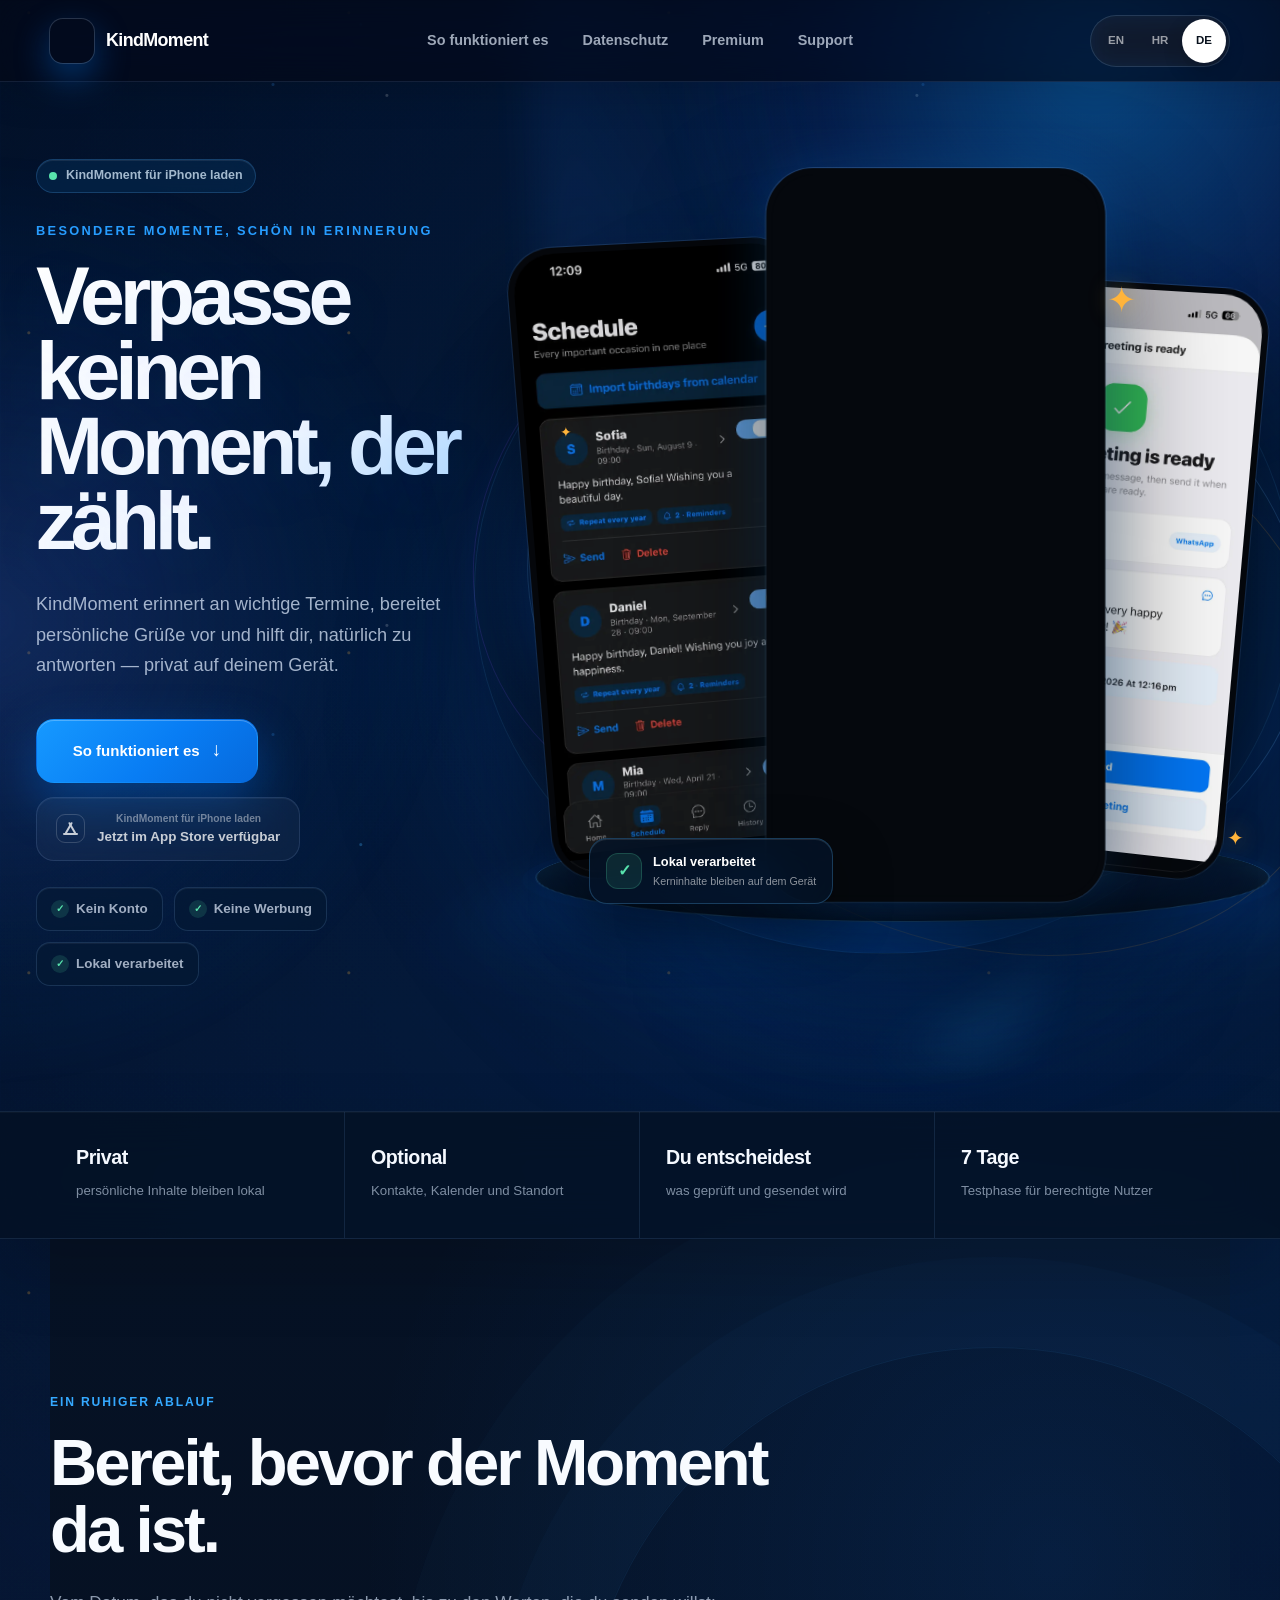
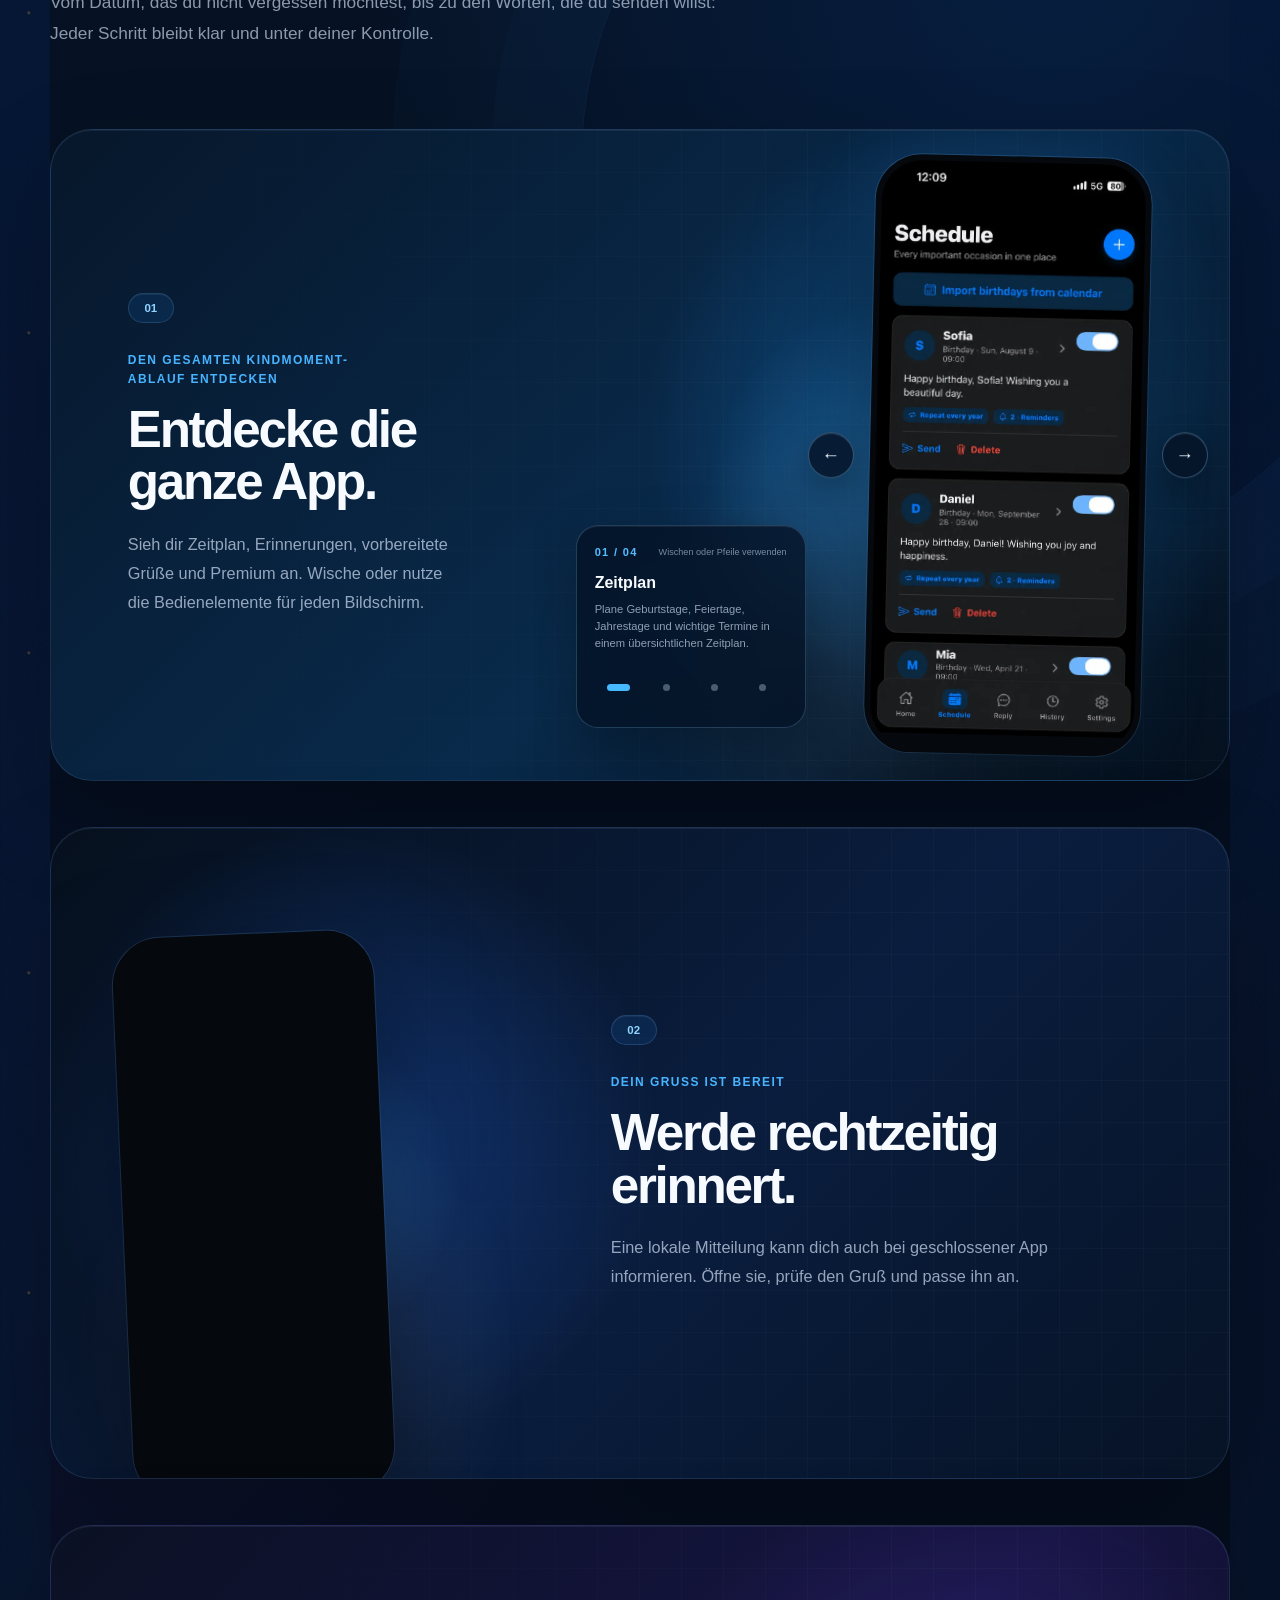
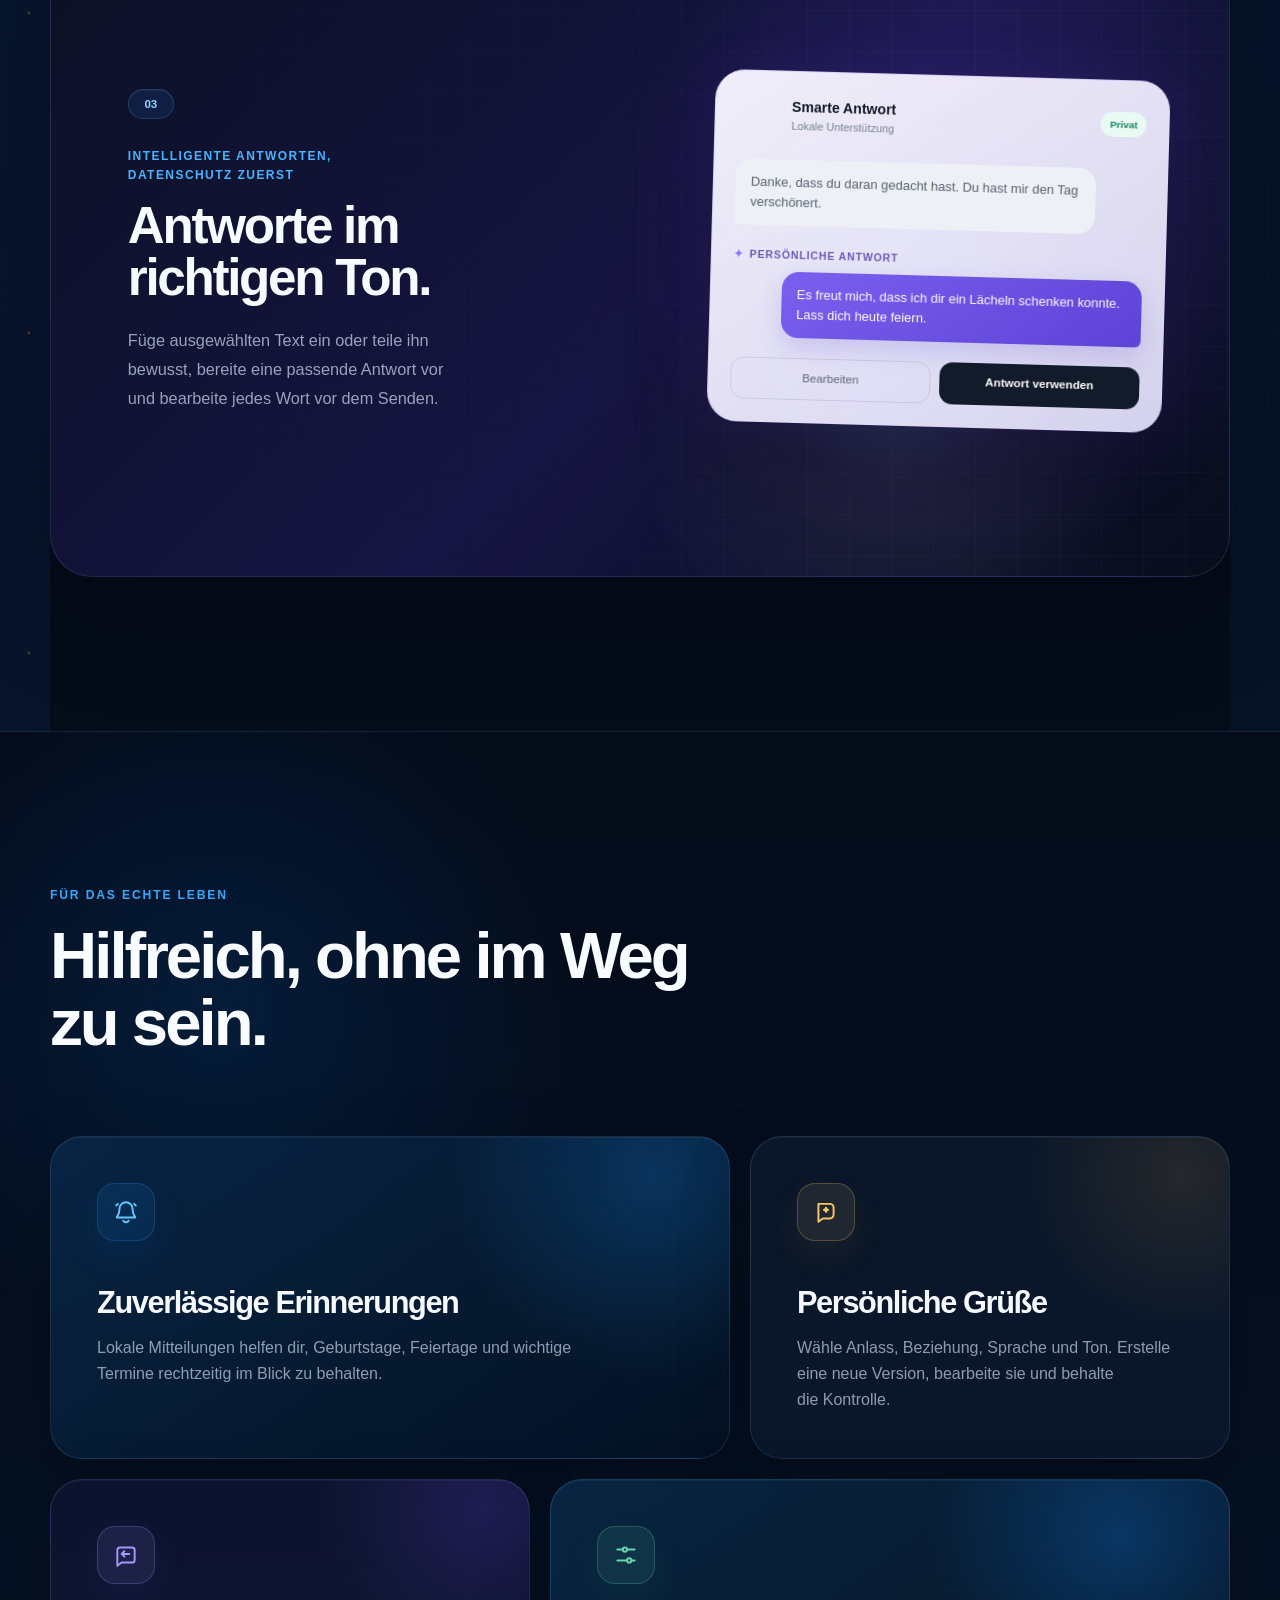
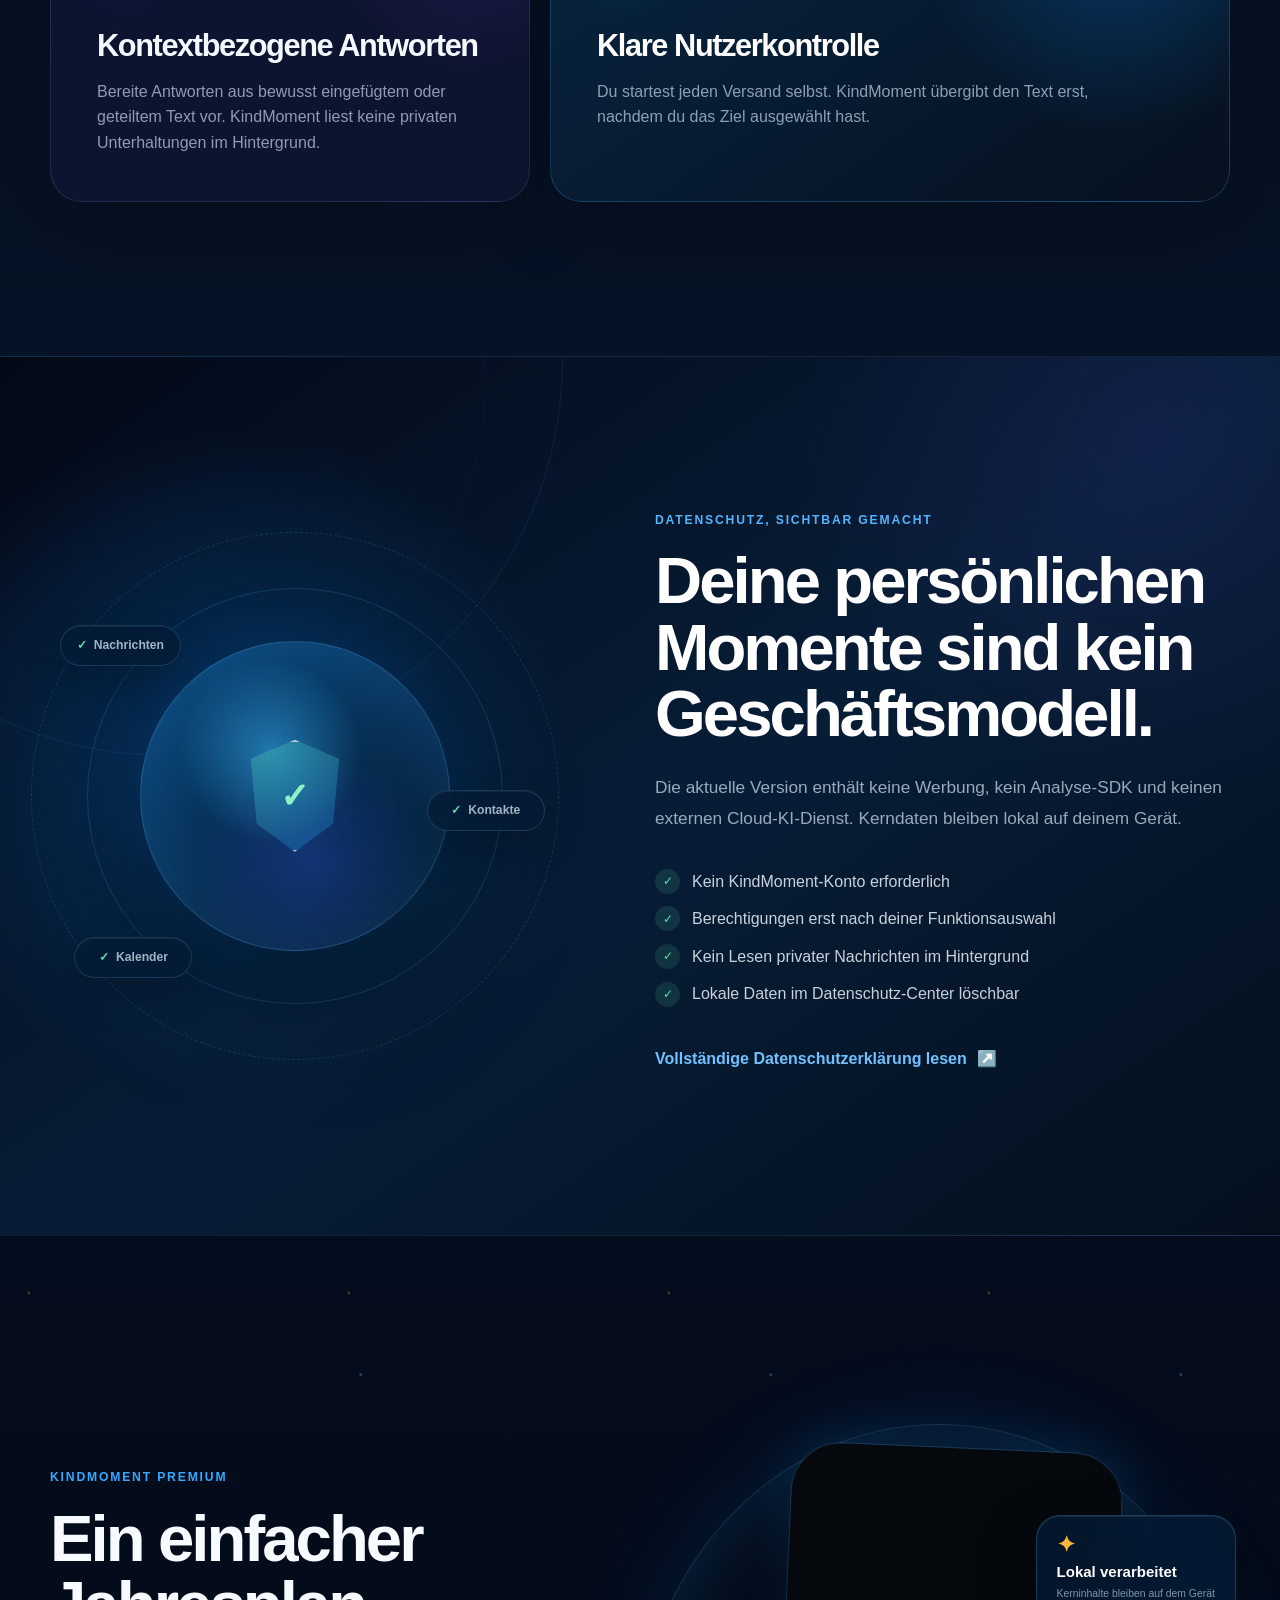
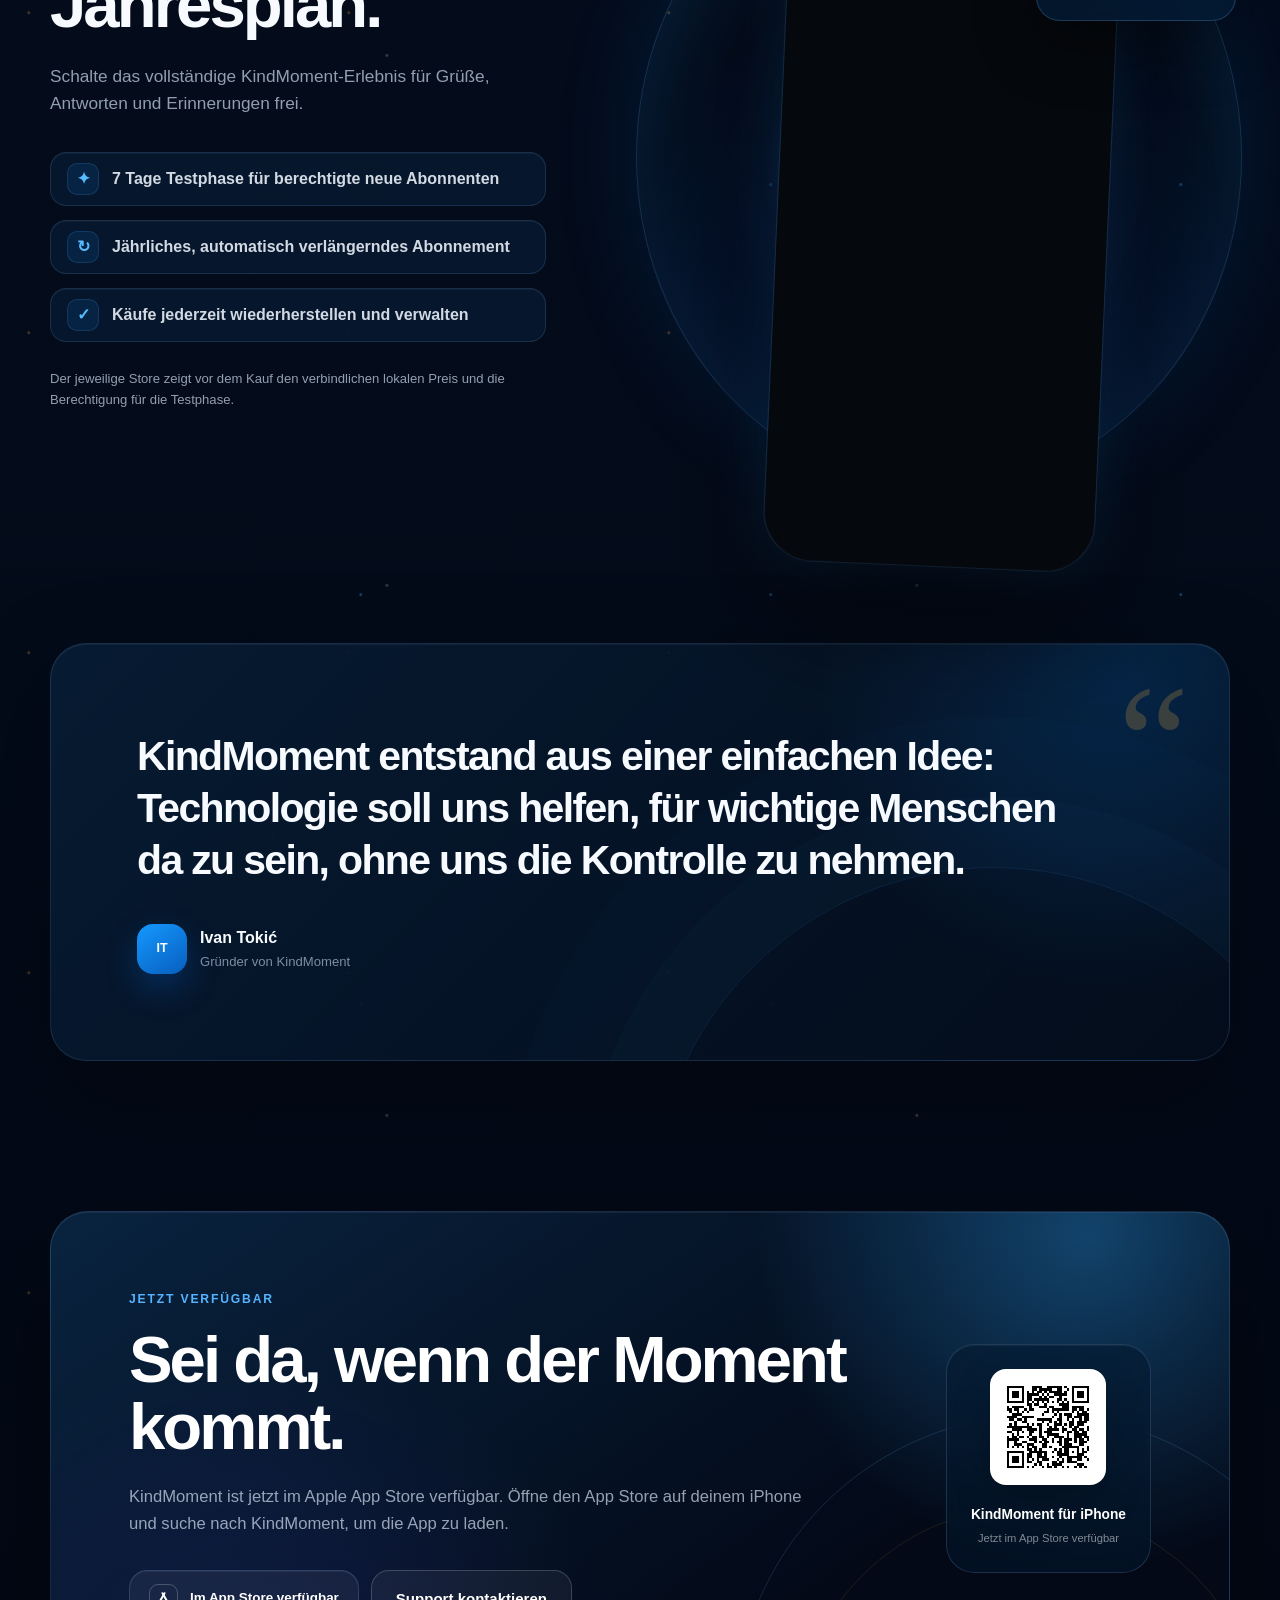
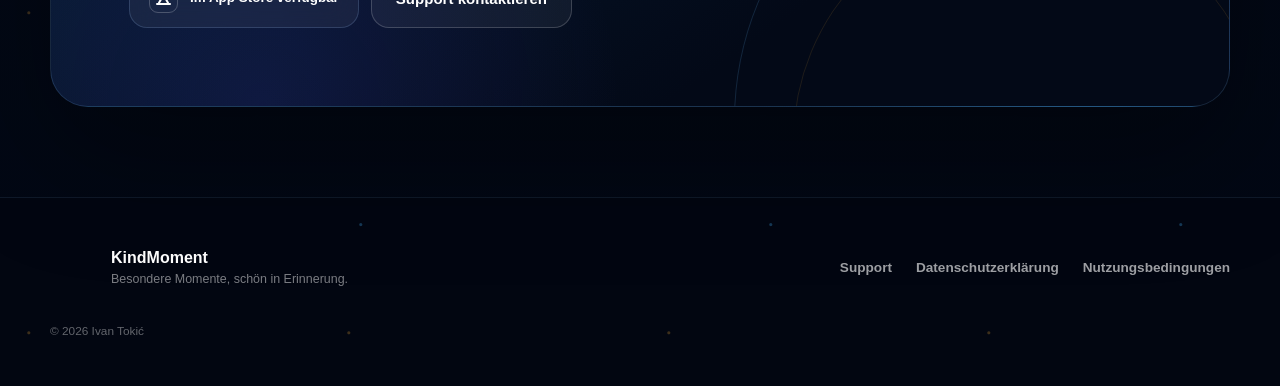
==== commit ff8ba578: "Load app tour scroll surface fix" ====
--- a/de/index.html
+++ b/de/index.html
@@ -1,4 +1,4 @@
-<!DOCTYPE html><html lang="de"><head><meta name="referrer" content="strict-origin-when-cross-origin"/><meta http-equiv="Content-Security-Policy" content="default-src 'self'; script-src 'self' 'unsafe-inline'; style-src 'self' 'unsafe-inline'; img-src 'self' data:; font-src 'self' data:; connect-src 'self'; object-src 'none'; base-uri 'self'; form-action 'self'; upgrade-insecure-requests"/><meta charSet="utf-8"/><meta name="viewport" content="width=device-width, initial-scale=1"/><link rel="preload" href="/assets/kindmoment-notification-real.webp" as="image" fetchPriority="high"/><link rel="preload" href="/assets/kindmoment-icon.png" as="image"/><link rel="preload" href="/assets/kindmoment-schedule-real.webp" as="image" fetchPriority="auto"/><link rel="preload" href="/assets/kindmoment-greeting-ready-real.webp" as="image" fetchPriority="auto"/><link rel="preload" href="/assets/kindmoment-app-store-qr.svg" as="image"/><link rel="stylesheet" href="/assets/index-BIJ7lr4t-scroll-unlock-v2.css" data-rsc-css-href="/assets/index-BIJ7lr4t-scroll-unlock-v2.css" data-precedence="vite-rsc/importer-resources"/><link rel="modulepreload" href="/assets/layout-segment-context-CgVqbtiN.js" crossorigin=""/><link rel="modulepreload" href="/assets/rolldown-runtime-QTnfLwEv.js" crossorigin=""/><link rel="modulepreload" href="/assets/framework-B5gSXtEp.js" crossorigin=""/><link rel="modulepreload" href="/assets/index-Khk-bTNC-mobile-scroll-fix-v2.js" crossorigin=""/><link rel="modulepreload" href="/assets/app-tour-carousel-mobile-scroll-fix-v2.js" crossorigin=""/><title>KindMoment — Verpasse keinen Moment, der zählt</title><meta name="description" content="Wichtige Termine, persönliche Grüße und Antworten mit privater Verarbeitung auf deinem Gerät."/><meta name="application-name" content="KindMoment"/><meta name="creator" content="Ivan Tokić"/><meta name="publisher" content="Ivan Tokić"/><meta name="category" content="productivity"/><meta name="robots" content="index, follow"/><meta property="og:title" content="KindMoment — Verpasse keinen Moment, der zählt"/><meta property="og:description" content="Wichtige Termine, persönliche Grüße und Antworten mit privater Verarbeitung auf deinem Gerät."/><meta property="og:url" content="https://kindmoment.app/de"/><meta property="og:type" content="website"/><meta property="og:site_name" content="KindMoment"/><meta property="og:locale" content="de_DE"/><meta property="og:image" content="https://kindmoment.app/assets/kindmoment-social.jpg"/><meta property="og:image:width" content="1200"/><meta property="og:image:height" content="630"/><meta property="og:image:type" content="image/jpeg"/><meta property="og:image:alt" content="KindMoment — persönliche Erinnerungen, Grüße und Antworten"/><meta name="twitter:card" content="summary_large_image"/><meta name="twitter:title" content="KindMoment — Verpasse keinen Moment, der zählt"/><meta name="twitter:description" content="Wichtige Termine, persönliche Grüße und Antworten mit privater Verarbeitung auf deinem Gerät."/><meta name="twitter:image" content="https://kindmoment.app/assets/kindmoment-social.jpg"/><link rel="shortcut icon" href="https://kindmoment.app/assets/kindmoment-icon-32.png"/><link rel="icon" href="https://kindmoment.app/assets/kindmoment-icon-32.png" sizes="32x32" type="image/png"/><link rel="icon" href="https://kindmoment.app/assets/kindmoment-icon-192.png" sizes="192x192" type="image/png"/><link rel="icon" href="https://kindmoment.app/favicon.svg" type="image/svg+xml"/><link rel="apple-touch-icon" href="https://kindmoment.app/assets/kindmoment-apple-touch-icon.png" sizes="180x180" type="image/png"/><link rel="manifest" href="https://kindmoment.app/manifest.webmanifest"/><link rel="canonical" href="https://kindmoment.app/de"/><link rel="alternate" hrefLang="en" href="https://kindmoment.app/"/><link rel="alternate" hrefLang="hr" href="https://kindmoment.app/hr"/><link rel="alternate" hrefLang="de" href="https://kindmoment.app/de"/><script>self.__VINEXT_RSC_PARAMS__={"locale":"de"}</script><script>self.__VINEXT_RSC_NAV__={"pathname":"/de","searchParams":[]}</script><link rel="modulepreload" href="/assets/index-Khk-bTNC-mobile-scroll-fix-v2.js" />
+<!DOCTYPE html><html lang="de"><head><meta name="referrer" content="strict-origin-when-cross-origin"/><meta http-equiv="Content-Security-Policy" content="default-src 'self'; script-src 'self' 'unsafe-inline'; style-src 'self' 'unsafe-inline'; img-src 'self' data:; font-src 'self' data:; connect-src 'self'; object-src 'none'; base-uri 'self'; form-action 'self'; upgrade-insecure-requests"/><meta charSet="utf-8"/><meta name="viewport" content="width=device-width, initial-scale=1"/><link rel="preload" href="/assets/kindmoment-notification-real.webp" as="image" fetchPriority="high"/><link rel="preload" href="/assets/kindmoment-icon.png" as="image"/><link rel="preload" href="/assets/kindmoment-schedule-real.webp" as="image" fetchPriority="auto"/><link rel="preload" href="/assets/kindmoment-greeting-ready-real.webp" as="image" fetchPriority="auto"/><link rel="preload" href="/assets/kindmoment-app-store-qr.svg" as="image"/><link rel="stylesheet" href="/assets/index-BIJ7lr4t-scroll-surface-v4.css" data-rsc-css-href="/assets/index-BIJ7lr4t-scroll-surface-v4.css" data-precedence="vite-rsc/importer-resources"/><link rel="modulepreload" href="/assets/layout-segment-context-CgVqbtiN.js" crossorigin=""/><link rel="modulepreload" href="/assets/rolldown-runtime-QTnfLwEv.js" crossorigin=""/><link rel="modulepreload" href="/assets/framework-B5gSXtEp.js" crossorigin=""/><link rel="modulepreload" href="/assets/index-Khk-bTNC-mobile-scroll-fix-v2.js" crossorigin=""/><link rel="modulepreload" href="/assets/app-tour-carousel-mobile-scroll-fix-v2.js" crossorigin=""/><title>KindMoment — Verpasse keinen Moment, der zählt</title><meta name="description" content="Wichtige Termine, persönliche Grüße und Antworten mit privater Verarbeitung auf deinem Gerät."/><meta name="application-name" content="KindMoment"/><meta name="creator" content="Ivan Tokić"/><meta name="publisher" content="Ivan Tokić"/><meta name="category" content="productivity"/><meta name="robots" content="index, follow"/><meta property="og:title" content="KindMoment — Verpasse keinen Moment, der zählt"/><meta property="og:description" content="Wichtige Termine, persönliche Grüße und Antworten mit privater Verarbeitung auf deinem Gerät."/><meta property="og:url" content="https://kindmoment.app/de"/><meta property="og:type" content="website"/><meta property="og:site_name" content="KindMoment"/><meta property="og:locale" content="de_DE"/><meta property="og:image" content="https://kindmoment.app/assets/kindmoment-social.jpg"/><meta property="og:image:width" content="1200"/><meta property="og:image:height" content="630"/><meta property="og:image:type" content="image/jpeg"/><meta property="og:image:alt" content="KindMoment — persönliche Erinnerungen, Grüße und Antworten"/><meta name="twitter:card" content="summary_large_image"/><meta name="twitter:title" content="KindMoment — Verpasse keinen Moment, der zählt"/><meta name="twitter:description" content="Wichtige Termine, persönliche Grüße und Antworten mit privater Verarbeitung auf deinem Gerät."/><meta name="twitter:image" content="https://kindmoment.app/assets/kindmoment-social.jpg"/><link rel="shortcut icon" href="https://kindmoment.app/assets/kindmoment-icon-32.png"/><link rel="icon" href="https://kindmoment.app/assets/kindmoment-icon-32.png" sizes="32x32" type="image/png"/><link rel="icon" href="https://kindmoment.app/assets/kindmoment-icon-192.png" sizes="192x192" type="image/png"/><link rel="icon" href="https://kindmoment.app/favicon.svg" type="image/svg+xml"/><link rel="apple-touch-icon" href="https://kindmoment.app/assets/kindmoment-apple-touch-icon.png" sizes="180x180" type="image/png"/><link rel="manifest" href="https://kindmoment.app/manifest.webmanifest"/><link rel="canonical" href="https://kindmoment.app/de"/><link rel="alternate" hrefLang="en" href="https://kindmoment.app/"/><link rel="alternate" hrefLang="hr" href="https://kindmoment.app/hr"/><link rel="alternate" hrefLang="de" href="https://kindmoment.app/de"/><script>self.__VINEXT_RSC_PARAMS__={"locale":"de"}</script><script>self.__VINEXT_RSC_NAV__={"pathname":"/de","searchParams":[]}</script><link rel="modulepreload" href="/assets/index-Khk-bTNC-mobile-scroll-fix-v2.js" />
 <link rel="preload" href="/assets/_vinext_fonts/geist-8ac0455e797f/geist-ff2310f5.woff2" as="font" type="font/woff2" crossorigin />
 <link rel="preload" href="/assets/_vinext_fonts/geist-8ac0455e797f/geist-875ccdd4.woff2" as="font" type="font/woff2" crossorigin />
 <link rel="preload" href="/assets/_vinext_fonts/geist-8ac0455e797f/geist-52306abf.woff2" as="font" type="font/woff2" crossorigin />
@@ -119,4 +119,4 @@
 
 .__variable_geist_mono_1diim1n { --font-geist-mono: 'Geist Mono', sans-serif; }
 </style>
-<script src="/assets/section-anchor-scroll-fix-v3.js" defer></script></head><body class="__variable_geist_0tvmz3h __variable_geist_mono_1diim1n antialiased"><script type="application/ld+json">{"@context":"https://schema.org","@type":"WebSite","name":"KindMoment","url":"https://kindmoment.app/","description":"Thoughtful greetings, reliable reminders and privacy-first replies.","publisher":{"@type":"Person","name":"Ivan Tokić"}}</script><div class="site-shell" lang="de"><a class="skip-link" href="#main-content">Zum Hauptinhalt springen</a><div class="aurora aurora-one" aria-hidden="true"></div><div class="aurora aurora-two" aria-hidden="true"></div><header class="topbar"><a class="brand" href="/de" aria-label="KindMoment"><img src="/assets/kindmoment-icon.png" width="512" height="512" alt="" decoding="async"/><span>KindMoment</span></a><nav class="main-nav" aria-label="Hauptnavigation"><a href="#experience">So funktioniert es</a><a href="#privacy">Datenschutz</a><a href="#premium">Premium</a><a href="/support/">Support</a></nav><div class="language-switcher" aria-label="Sprache"><a href="/">EN</a><a href="/hr">HR</a><a href="/de" aria-current="page">DE</a></div></header><main id="main-content" tabindex="-1"><section class="hero section-width"><div class="hero-copy"><div class="launch-pill"><span class="pulse-dot" aria-hidden="true"></span>KindMoment für iPhone laden</div><p class="eyebrow">Besondere Momente, schön in Erinnerung</p><h1>Verpasse keinen Moment, der zählt.</h1><p class="hero-lead">KindMoment erinnert an wichtige Termine, bereitet persönliche Grüße vor und hilft dir, natürlich zu antworten — privat auf deinem Gerät.</p><div class="hero-actions"><a class="button button-primary" href="#experience">So funktioniert es<span aria-hidden="true">↓</span></a><button class="button button-store button-disabled" type="button" disabled=""><span class="store-mark" aria-hidden="true"><span></span><span></span><span></span></span><span><small>KindMoment für iPhone laden</small><strong>Jetzt im App Store verfügbar</strong></span></button></div><ul class="hero-trust" aria-label="KindMoment-Highlights"><li><span aria-hidden="true">✓</span>Kein Konto</li><li><span aria-hidden="true">✓</span>Keine Werbung</li><li><span aria-hidden="true">✓</span>Lokal verarbeitet</li></ul></div><div class="hero-stage" role="group" aria-label="Vorschau der KindMoment-App"><div class="stage-aura" aria-hidden="true"></div><div class="orbit orbit-one" aria-hidden="true"></div><div class="orbit orbit-two" aria-hidden="true"></div><div class="orbit orbit-three" aria-hidden="true"></div><div class="spark spark-one" aria-hidden="true">✦</div><div class="spark spark-two" aria-hidden="true">✦</div><div class="spark spark-three" aria-hidden="true">✦</div><div class="stage-platform" aria-hidden="true"></div><figure class="phone phone-schedule"><img class="real-app-screen" src="/assets/kindmoment-schedule-real.webp" width="851" height="1848" alt="Tour durch die KindMoment-App" loading="eager" fetchPriority="auto" decoding="async"/></figure><figure class="phone phone-greeting-ready"><img class="real-app-screen" src="/assets/kindmoment-greeting-ready-real.webp" width="946" height="2048" alt="Dein Gruß ist bereit. Prüfe und personalisiere ihn vor dem Senden." loading="eager" fetchPriority="auto" decoding="async"/></figure><figure class="phone phone-notification"><img class="real-app-screen" src="/assets/kindmoment-notification-real.webp" width="853" height="1844" alt="KindMoment-Erinnerung auf dem Sperrbildschirm" loading="eager" fetchPriority="high" decoding="async"/></figure><div class="privacy-chip"><span class="privacy-chip-icon" aria-hidden="true">✓</span><div><strong>Lokal verarbeitet</strong><span>Kerninhalte bleiben auf dem Gerät</span></div></div></div></section><section class="proof-strip" aria-label="KindMoment-Highlights"><div class="proof-grid section-width"><article><strong>Privat</strong><span>persönliche Inhalte bleiben lokal</span></article><article><strong>Optional</strong><span>Kontakte, Kalender und Standort</span></article><article><strong>Du entscheidest</strong><span>was geprüft und gesendet wird</span></article><article><strong>7 Tage</strong><span>Testphase für berechtigte Nutzer</span></article></div></section><section class="story section-width page-section" id="experience"><div class="section-heading"><p class="eyebrow">Ein ruhiger Ablauf</p><h2>Bereit, bevor der Moment da ist.</h2><p>Vom Datum, das du nicht vergessen möchtest, bis zu den Worten, die du senden willst: Jeder Schritt bleibt klar und unter deiner Kontrolle.</p></div><div class="story-stack"><article class="story-card story-card-1"><div class="story-content"><span class="story-number">01</span><p class="story-kicker">Den gesamten KindMoment-Ablauf entdecken</p><h3>Entdecke die ganze App.</h3><p class="story-body">Sieh dir Zeitplan, Erinnerungen, vorbereitete Grüße und Premium an. Wische oder nutze die Bedienelemente für jeden Bildschirm.</p></div><div class="story-visual"><div class="story-glow" aria-hidden="true"></div><div class="app-tour" role="region" aria-roledescription="Karussell" aria-label="KindMoment-App-Bildschirme entdecken" tabindex="0"><div class="app-tour-phone-wrap"><div class="app-tour-phone"><div class="app-tour-track" style="transform:translateX(-0%)"><figure class="app-tour-slide" aria-hidden="false"><img src="/assets/kindmoment-schedule-real.webp" width="851" height="1848" alt="Tour durch die KindMoment-App" loading="eager" decoding="async" draggable="false"/></figure><figure class="app-tour-slide" aria-hidden="true"><img src="/assets/kindmoment-notification-real.webp" width="853" height="1844" alt="" loading="lazy" decoding="async" draggable="false"/></figure><figure class="app-tour-slide" aria-hidden="true"><img src="/assets/kindmoment-greeting-ready-real.webp" width="946" height="2048" alt="" loading="lazy" decoding="async" draggable="false"/></figure><figure class="app-tour-slide" aria-hidden="true"><img src="/assets/kindmoment-premium-real.webp" width="720" height="1567" alt="" loading="lazy" decoding="async" draggable="false"/></figure></div></div><button class="app-tour-arrow app-tour-arrow-previous" type="button" aria-label="Vorheriger App-Bildschirm"><span aria-hidden="true">←</span></button><button class="app-tour-arrow app-tour-arrow-next" type="button" aria-label="Nächster App-Bildschirm"><span aria-hidden="true">→</span></button></div><div class="app-tour-meta"><div class="app-tour-status" role="status" aria-atomic="true"><div class="app-tour-meta-topline"><span>01<!-- --> /<!-- --> <!-- -->04</span><small>Wischen oder Pfeile verwenden</small></div><strong>Zeitplan</strong><p>Plane Geburtstage, Feiertage, Jahrestage und wichtige Termine in einem übersichtlichen Zeitplan.</p></div><div class="app-tour-dots" role="group" aria-label="KindMoment-App-Bildschirme entdecken"><button type="button" aria-label="Anzeigen: Zeitplan" aria-current="true"><span aria-hidden="true"></span></button><button type="button" aria-label="Anzeigen: Werde rechtzeitig erinnert."><span aria-hidden="true"></span></button><button type="button" aria-label="Anzeigen: Dein Gruß ist bereit"><span aria-hidden="true"></span></button><button type="button" aria-label="Anzeigen: KindMoment Premium"><span aria-hidden="true"></span></button></div></div></div></div></article><article class="story-card story-card-2"><div class="story-content"><span class="story-number">02</span><p class="story-kicker">Dein Gruß ist bereit</p><h3>Werde rechtzeitig erinnert.</h3><p class="story-body">Eine lokale Mitteilung kann dich auch bei geschlossener App informieren. Öffne sie, prüfe den Gruß und passe ihn an.</p></div><div class="story-visual"><div class="story-glow" aria-hidden="true"></div><figure class="story-phone story-phone-notification"><img class="real-app-screen" src="/assets/kindmoment-notification-real.webp" width="853" height="1844" alt="KindMoment-Erinnerung auf dem Sperrbildschirm" loading="lazy" fetchPriority="auto" decoding="async"/></figure></div></article><article class="story-card story-card-3"><div class="story-content"><span class="story-number">03</span><p class="story-kicker">Intelligente Antworten, Datenschutz zuerst</p><h3>Antworte im richtigen Ton.</h3><p class="story-body">Füge ausgewählten Text ein oder teile ihn bewusst, bereite eine passende Antwort vor und bearbeite jedes Wort vor dem Senden.</p></div><div class="story-visual"><div class="story-glow" aria-hidden="true"></div><div class="reply-demo" role="group" aria-label="KindMoment Vorschau einer kontextbezogenen Antwort"><div class="reply-demo-bar"><img src="/assets/kindmoment-icon.png" width="512" height="512" alt="" decoding="async"/><div><strong>Smarte Antwort</strong><span>Lokale Unterstützung</span></div><span class="reply-private">Privat</span></div><div class="message-bubble message-in">Danke, dass du daran gedacht hast. Du hast mir den Tag verschönert.</div><div class="reply-label"><span aria-hidden="true">✦</span> <!-- -->Persönliche Antwort</div><div class="message-bubble message-out">Es freut mich, dass ich dir ein Lächeln schenken konnte. Lass dich heute feiern.</div><div class="reply-actions"><span>Bearbeiten</span><strong>Antwort verwenden</strong></div></div></div></article></div></section><section class="features page-section"><div class="section-width"><div class="section-heading"><p class="eyebrow">Für das echte Leben</p><h2>Hilfreich, ohne im Weg zu sein.</h2></div><div class="feature-grid"><article class="feature-card "><span class="feature-icon" aria-hidden="true"><svg viewBox="0 0 24 24" fill="none" stroke="currentColor" stroke-width="1.8" stroke-linecap="round" stroke-linejoin="round" vector-effect="non-scaling-stroke" focusable="false" aria-hidden="true"><path d="M18 9a6 6 0 0 0-12 0c0 6-2.5 6.8-2.5 8h17c0-1.2-2.5-2-2.5-8Z"></path><path d="M9.5 20a2.8 2.8 0 0 0 5 0"></path><path d="m4.5 4.5-1.5 1.5M19.5 4.5 21 6"></path></svg></span><h3>Zuverlässige Erinnerungen</h3><p>Lokale Mitteilungen helfen dir, Geburtstage, Feiertage und wichtige Termine rechtzeitig im Blick zu behalten.</p></article><article class="feature-card "><span class="feature-icon" aria-hidden="true"><svg viewBox="0 0 24 24" fill="none" stroke="currentColor" stroke-width="1.8" stroke-linecap="round" stroke-linejoin="round" vector-effect="non-scaling-stroke" focusable="false" aria-hidden="true"><path d="M5 4.5h10.5A3.5 3.5 0 0 1 19 8v6.5a3.5 3.5 0 0 1-3.5 3.5H9l-4 3V4.5Z"></path><path d="m12 8 .55 1.45L14 10l-1.45.55L12 12l-.55-1.45L10 10l1.45-.55L12 8Z"></path></svg></span><h3>Persönliche Grüße</h3><p>Wähle Anlass, Beziehung, Sprache und Ton. Erstelle eine neue Version, bearbeite sie und behalte die Kontrolle.</p></article><article class="feature-card "><span class="feature-icon" aria-hidden="true"><svg viewBox="0 0 24 24" fill="none" stroke="currentColor" stroke-width="1.8" stroke-linecap="round" stroke-linejoin="round" vector-effect="non-scaling-stroke" focusable="false" aria-hidden="true"><path d="M20 16.5a2.5 2.5 0 0 1-2.5 2.5H8l-4 3V7.5A2.5 2.5 0 0 1 6.5 5h11A2.5 2.5 0 0 1 20 7.5Z"></path><path d="M15 11H8m2.5-2.5L8 11l2.5 2.5"></path></svg></span><h3>Kontextbezogene Antworten</h3><p>Bereite Antworten aus bewusst eingefügtem oder geteiltem Text vor. KindMoment liest keine privaten Unterhaltungen im Hintergrund.</p></article><article class="feature-card feature-dark"><span class="feature-icon" aria-hidden="true"><svg viewBox="0 0 24 24" fill="none" stroke="currentColor" stroke-width="1.8" stroke-linecap="round" stroke-linejoin="round" vector-effect="non-scaling-stroke" focusable="false" aria-hidden="true"><path d="M4 7h5m4 0h7M4 17h9m4 0h3"></path><circle cx="11" cy="7" r="2"></circle><circle cx="15" cy="17" r="2"></circle></svg></span><h3>Klare Nutzerkontrolle</h3><p>Du startest jeden Versand selbst. KindMoment übergibt den Text erst, nachdem du das Ziel ausgewählt hast.</p></article></div></div></section><section class="privacy-section page-section" id="privacy"><div class="section-width privacy-layout"><div class="privacy-visual" aria-hidden="true"><div class="shield-orb"><div class="shield">✓</div><span class="shield-ring shield-ring-one"></span><span class="shield-ring shield-ring-two"></span></div><span class="data-pill data-pill-one">Nachrichten</span><span class="data-pill data-pill-two">Kontakte</span><span class="data-pill data-pill-three">Kalender</span></div><div class="privacy-copy"><p class="eyebrow eyebrow-light">Datenschutz, sichtbar gemacht</p><h2>Deine persönlichen Momente sind kein Geschäftsmodell.</h2><p class="privacy-lead">Die aktuelle Version enthält keine Werbung, kein Analyse-SDK und keinen externen Cloud-KI-Dienst. Kerndaten bleiben lokal auf deinem Gerät.</p><ul><li><span aria-hidden="true">✓</span>Kein KindMoment-Konto erforderlich</li><li><span aria-hidden="true">✓</span>Berechtigungen erst nach deiner Funktionsauswahl</li><li><span aria-hidden="true">✓</span>Kein Lesen privater Nachrichten im Hintergrund</li><li><span aria-hidden="true">✓</span>Lokale Daten im Datenschutz-Center löschbar</li></ul><a class="text-link light-link" href="/privacy.html">Vollständige Datenschutzerklärung lesen<!-- --> <span aria-hidden="true">↗</span></a></div></div></section><section class="premium-section section-width page-section" id="premium"><div class="premium-copy"><p class="eyebrow">KindMoment Premium</p><h2>Ein einfacher Jahresplan.</h2><p>Schalte das vollständige KindMoment-Erlebnis für Grüße, Antworten und Erinnerungen frei.</p><ul class="premium-list"><li><span aria-hidden="true">✦</span>7 Tage Testphase für berechtigte neue Abonnenten</li><li><span aria-hidden="true">↻</span>Jährliches, automatisch verlängerndes Abonnement</li><li><span aria-hidden="true">✓</span>Käufe jederzeit wiederherstellen und verwalten</li></ul><p class="premium-note">Der jeweilige Store zeigt vor dem Kauf den verbindlichen lokalen Preis und die Berechtigung für die Testphase.</p></div><div class="premium-visual"><div class="premium-halo" aria-hidden="true"></div><figure class="premium-phone"><img class="real-app-screen" src="/assets/kindmoment-premium-real.webp" width="720" height="1567" alt="KindMoment Premium" loading="lazy" fetchPriority="auto" decoding="async"/></figure><div class="premium-badge" aria-hidden="true"><span>✦</span><strong>Lokal verarbeitet</strong><small>Kerninhalte bleiben auf dem Gerät</small></div></div></section><section class="founder-section section-width"><h2 class="sr-only">Gründer von KindMoment</h2><div class="founder-mark" aria-hidden="true">“</div><blockquote>KindMoment entstand aus einer einfachen Idee: Technologie soll uns helfen, für wichtige Menschen da zu sein, ohne uns die Kontrolle zu nehmen.</blockquote><div class="founder-person"><div class="founder-monogram" aria-hidden="true">IT</div><div><strong>Ivan Tokić</strong><span>Gründer von KindMoment</span></div></div></section><section class="launch-section section-width" id="help"><div class="launch-copy"><p class="eyebrow eyebrow-light">Jetzt verfügbar</p><h2>Sei da, wenn der Moment kommt.</h2><p>KindMoment ist jetzt im Apple App Store verfügbar. Öffne den App Store auf deinem iPhone und suche nach KindMoment, um die App zu laden.</p><div class="launch-actions"><a class="button button-store" href="https://apps.apple.com/app/kindmoment/id6790472602" target="_blank" rel="noreferrer"><span class="store-mark" aria-hidden="true"><span></span><span></span><span></span></span><strong>Im App Store verfügbar</strong></a><a class="button button-outline-light" href="mailto:tokicx@gmail.com?subject=KindMoment%20Support">Support kontaktieren</a></div></div><a class="qr-placeholder" href="https://apps.apple.com/app/kindmoment/id6790472602" target="_blank" rel="noreferrer" aria-label="Jetzt im App Store verfügbar"><img class="app-store-qr" src="/assets/kindmoment-app-store-qr.svg" alt="" width="512" height="512"/><strong>KindMoment für iPhone</strong><span>Jetzt im App Store verfügbar</span></a></section></main><footer class="footer"><div class="section-width footer-layout"><div class="footer-brand"><img src="/assets/kindmoment-icon.png" width="512" height="512" alt="" loading="lazy" decoding="async"/><div><strong>KindMoment</strong><span>Besondere Momente, schön in Erinnerung.</span></div></div><div class="footer-links"><a href="/support/">Support</a><a href="/privacy.html">Datenschutzerklärung</a><a href="/terms.html">Nutzungsbedingungen</a></div><p>© 2026 Ivan Tokić</p></div></footer></div><script id="_R_">import("/assets/index-Khk-bTNC-mobile-scroll-fix-v2.js")</script></body></html><script>self.__VINEXT_RSC_CHUNKS__=self.__VINEXT_RSC_CHUNKS__||[];self.__VINEXT_RSC_CHUNKS__.push("3:I[\"15c18cfaeeff\",[],\"LayoutSegmentProvider\",1]\n4:I[\"8c0f216c4604\",[],\"Slot\",1]\n5:I[\"593f344dc510\",[],\"NotFoundBoundary\",1]\n:HL[\"/assets/index-BIJ7lr4t-scroll-unlock-v2.css\",\"style\"]\n:HL[\"/assets/kindmoment-icon.png\",\"image\"]\n")</script><script>self.__VINEXT_RSC_CHUNKS__=self.__VINEXT_RSC_CHUNKS__||[];self.__VINEXT_RSC_CHUNKS__.push("0:{\"__route\":\"route:/de\",\"__interceptionContext\":null,\"__layoutIds\":[\"layout:/\"],\"__rootLayout\":\"/\",\"page:/de\":\"$L1\",\"layout:/\":[[[[\"$\",\"link\",\"css:/assets/index-BIJ7lr4t-scroll-unlock-v2.css\",{\"rel\":\"stylesheet\",\"precedence\":\"vite-rsc/importer-resources\",\"href\":\"/assets/index-BIJ7lr4t-scroll-unlock-v2.css\",\"data-rsc-css-href\":\"/assets/index-BIJ7lr4t-scroll-unlock-v2.css\"}],\"$undefined\"],\"$L2\"],null],\"route:/de\":[[[\"$\",\"meta\",null,{\"charSet\":\"utf-8\"}],[[\"$\",\"title\",\"0\",{\"children\":\"KindMoment — Verpasse keinen Moment, der zählt\"}],[\"$\",\"meta\",\"1\",{\"name\":\"description\",\"content\":\"Wichtige Termine, persönliche Grüße und Antworten mit privater Verarbeitung auf deinem Gerät.\"}],[\"$\",\"meta\",\"2\",{\"name\":\"application-name\",\"content\":\"KindMoment\"}],[\"$\",\"meta\",\"3\",{\"name\":\"creator\",\"content\":\"Ivan Tokić\"}],[\"$\",\"meta\",\"4\",{\"name\":\"publisher\",\"content\":\"Ivan Tokić\"}],[\"$\",\"meta\",\"5\",{\"name\":\"category\",\"content\":\"productivity\"}],[\"$\",\"meta\",\"6\",{\"name\":\"robots\",\"content\":\"index, follow\"}],[\"$\",\"meta\",\"7\",{\"property\":\"og:title\",\"content\":\"KindMoment — Verpasse keinen Moment, der zählt\"}],[\"$\",\"meta\",\"8\",{\"property\":\"og:description\",\"content\":\"Wichtige Termine, persönliche Grüße und Antworten mit privater Verarbeitung auf deinem Gerät.\"}],[\"$\",\"meta\",\"9\",{\"property\":\"og:url\",\"content\":\"https://kindmoment.app/de\"}],[\"$\",\"meta\",\"10\",{\"property\":\"og:type\",\"content\":\"website\"}],[\"$\",\"meta\",\"11\",{\"property\":\"og:locale\",\"content\":\"de_DE\"}],[\"$\",\"meta\",\"12\",{\"property\":\"og:image\",\"content\":\"https://kindmoment.app/assets/kindmoment-social.jpg\"}],[\"$\",\"meta\",\"13\",{\"property\":\"og:image:width\",\"content\":\"1200\"}],[\"$\",\"meta\",\"14\",{\"property\":\"og:image:height\",\"content\":\"630\"}],[\"$\",\"meta\",\"15\",{\"property\":\"og:image:type\",\"content\":\"image/jpeg\"}],[\"$\",\"meta\",\"16\",{\"property\":\"og:image:alt\",\"content\":\"KindMoment — persönliche Erinnerungen, Grüße und Antworten\"}],[\"$\",\"meta\",\"17\",{\"name\":\"twitter:card\",\"content\":\"summary_large_image\"}],[\"$\",\"meta\",\"18\",{\"name\":\"twitter:title\",\"content\":\"KindMoment — Verpasse keinen Moment, der zählt\"}],[\"$\",\"meta\",\"19\",{\"name\":\"twitter:description\",\"content\":\"Wichtige Termine, persönliche Grüße und Antworten mit privater Verarbeitung auf deinem Gerät.\"}],[\"$\",\"meta\",\"20\",{\"name\":\"twitter:image\",\"content\":\"https://kindmoment.app/assets/kindmoment-social.jpg\"}],[\"$\",\"link\",\"21\",{\"rel\":\"shortcut icon\",\"href\":\"https://kindmoment.app/assets/kindmoment-icon-32.png\"}],[\"$\",\"link\",\"22\",{\"rel\":\"icon\",\"href\":\"https://kindmoment.app/assets/kindmoment-icon-32.png\",\"sizes\":\"32x32\",\"type\":\"image/png\"}],[\"$\",\"link\",\"23\",{\"rel\":\"icon\",\"href\":\"https://kindmoment.app/assets/kindmoment-icon-192.png\",\"sizes\":\"192x192\",\"type\":\"image/png\"}],[\"$\",\"link\",\"24\",{\"rel\":\"icon\",\"href\":\"https://kindmoment.app/favicon.svg\",\"type\":\"image/svg+xml\"}],[\"$\",\"link\",\"25\",{\"rel\":\"apple-touch-icon\",\"href\":\"https://kindmoment.app/assets/kindmoment-apple-touch-icon.png\",\"sizes\":\"180x180\",\"type\":\"image/png\"}],[\"$\",\"link\",\"26\",{\"rel\":\"manifest\",\"href\":\"https://kindmoment.app/manifest.webmanifest\"}],[\"$\",\"link\",\"27\",{\"rel\":\"canonical\",\"href\":\"https://kindmoment.app/de\"}],[\"$\",\"link\",\"28\",{\"rel\":\"alternate\",\"hrefLang\":\"en\",\"href\":\"https://kindmoment.app/\"}],[\"$\",\"link\",\"29\",{\"rel\":\"alternate\",\"hrefLang\":\"hr\",\"href\":\"https://kindmoment.app/hr\"}],[\"$\",\"link\",\"30\",{\"rel\":\"alternate\",\"hrefLang\":\"de\",\"href\":\"https://kindmoment.app/de\"}]],[[\"$\",\"meta\",\"0\",{\"name\":\"viewport\",\"content\":\"width=device-width, initial-scale=1\"}]]],[\"$\",\"$L3\",null,{\"segmentMap\":{\"children\":[\"de\"]},\"children\":[\"$\",\"$L4\",null,{\"id\":\"layout:/\",\"parallelSlots\":\"$undefined\",\"children\":[\"$\",\"$L5\",null,{\"resetKey\":\"locale|de|d\",\"fallback\":[\"$\",\"div\",null,{\"className\":\"inner-page\",\"children\":[[\"$\",\"a\",null,{\"className\":\"skip-link\",\"href\":\"#inner-main\",\"children\":\"Skip to main content\"}],[\"$\",\"header\",null,{\"className\":\"inner-header\",\"children\":[[\"$\",\"a\",null,{\"className\":\"brand\",\"href\":\"/\",\"aria-label\":\"KindMoment\",\"children\":[[\"$\",\"img\",null,{\"src\":\"/assets/kindmoment-icon.png\",\"width\":512,\"height\":512,\"alt\":\"\",\"decoding\":\"async\"}],[\"$\",\"span\",null,{\"children\":\"KindMoment\"}]]}],[\"$\",\"nav\",null,{\"className\":\"inner-nav\",\"aria-label\":\"Support and legal navigation\",\"children\":[[\"$\",\"a\",null,{\"href\":\"/support/\",\"children\":\"Support\"}],[\"$\",\"a\",null,{\"href\":\"/privacy.html\",\"children\":\"Privacy\"}],[\"$\",\"a\",null,{\"href\":\"/terms.html\",\"children\":\"Terms\"}]]}]]}],[\"$\",\"main\",null,{\"className\":\"inner-content\",\"id\":\"inner-main\",\"tabIndex\":-1,\"children\":[\"$L6\",\"$L7\",\"$L8\",\"$L9\"]}],\"$La\"]}],\"children\":\"$Lb\"}]}]}]],\"__layoutFlags\":{\"layout:/\":\"s\"},\"__artifactCompatibility\":{\"schemaVersion\":1,\"graphVersion\":\"app-route-graph:jihh0p1i6s7og\",\"deploymentVersion\":\"886e74d7-5bd6-4018-bc83-bc290243bfaa\",\"appElementsSchemaVersion\":1,\"rscPayloadSchemaVersion\":1,\"rootBoundaryId\":\"/\",\"renderEpoch\":null}}\n")</script><script>self.__VINEXT_RSC_CHUNKS__=self.__VINEXT_RSC_CHUNKS__||[];self.__VINEXT_RSC_CHUNKS__.push("c:I[\"593f344dc510\",[],\"RedirectBoundary\",1]\n6:[\"$\",\"p\",null,{\"className\":\"eyebrow\",\"children\":\"404\"}]\n7:[\"$\",\"h1\",null,{\"children\":\"This moment is not here.\"}]\n8:[\"$\",\"p\",null,{\"className\":\"inner-lead\",\"children\":\"The page may have moved, but KindMoment support and legal information are still available.\"}]\n9:[\"$\",\"section\",null,{\"className\":\"support-card\",\"children\":[[\"$\",\"div\",null,{\"children\":[[\"$\",\"h2\",null,{\"children\":\"Choose where to go next\"}],[\"$\",\"p\",null,{\"children\":\"Return to KindMoment or open the support center.\"}]]}],[\"$\",\"div\",null,{\"className\":\"not-found-actions\",\"children\":[[\"$\",\"a\",null,{\"className\":\"button\",\"href\":\"/\",\"children\":\"KindMoment home\"}],[\"$\",\"a\",null,{\"className\":\"text-link\",\"href\":\"/support/\",\"children\":[\"Open support \",[\"$\",\"span\",null,{\"aria-hidden\":\"true\",\"children\":\"→\"}]]}]]}]]}]\na:[\"$\",\"footer\",null,{\"className\":\"footer\",\"children\":[\"$\",\"div\",null,{\"className\":\"section-width footer-layout\",\"children\":[[\"$\",\"div\",null,{\"className\":\"footer-brand\",\"children\":[[\"$\",\"img\",null,{\"src\":\"/assets/kindmoment-icon.png\",\"width\":512,\"height\":512,\"alt\":\"\",\"loading\":\"lazy\",\"decoding\":\"async\"}],[\"$\",\"div\",null,{\"children\":[[\"$\",\"strong\",null,{\"children\":\"KindMoment\"}],[\"$\",\"span\",null,{\"children\":\"Thoughtful moments, beautifully remembered.\"}]]}]]}],[\"$\",\"div\",null,{\"className\":\"footer-links\",\"children\":[[\"$\",\"a\",null,{\"href\":\"/\",\"children\":\"Home\"}],[\"$\",\"a\",null,{\"href\":\"/support/\",\"children\":\"Support\"}],[\"$\",\"a\",null,{\"href\":\"/privacy.html\",\"children\":\"Privacy Policy\"}],[\"$\",\"a\",null,{\"href\":\"/terms.html\",\"children\":\"Terms of Use\"}]]}],[\"$\",\"p\",null,{\"children\":\"© 2026 Ivan Tokić\"}]]}]}]\n")</script><script>self.__VINEXT_RSC_CHUNKS__=self.__VINEXT_RSC_CHUNKS__||[];self.__VINEXT_RSC_CHUNKS__.push("b:[\"$\",\"$L5\",null,{\"resetKey\":\"[\\\"locale|de|d\\\"]\",\"fallback\":[\"$\",\"div\",null,{\"className\":\"inner-page\",\"children\":[[\"$\",\"a\",null,{\"className\":\"skip-link\",\"href\":\"#inner-main\",\"children\":\"Skip to main content\"}],[\"$\",\"header\",null,{\"className\":\"inner-header\",\"children\":[[\"$\",\"a\",null,{\"className\":\"brand\",\"href\":\"/\",\"aria-label\":\"KindMoment\",\"children\":[[\"$\",\"img\",null,{\"src\":\"/assets/kindmoment-icon.png\",\"width\":512,\"height\":512,\"alt\":\"\",\"decoding\":\"async\"}],[\"$\",\"span\",null,{\"children\":\"KindMoment\"}]]}],[\"$\",\"nav\",null,{\"className\":\"inner-nav\",\"aria-label\":\"Support and legal navigation\",\"children\":[[\"$\",\"a\",null,{\"href\":\"/support/\",\"children\":\"Support\"}],[\"$\",\"a\",null,{\"href\":\"/privacy.html\",\"children\":\"Privacy\"}],[\"$\",\"a\",null,{\"href\":\"/terms.html\",\"children\":\"Terms\"}]]}]]}],[\"$\",\"main\",null,{\"className\":\"inner-content\",\"id\":\"inner-main\",\"tabIndex\":-1,\"children\":[[\"$\",\"p\",null,{\"className\":\"eyebrow\",\"children\":\"404\"}],[\"$\",\"h1\",null,{\"children\":\"This moment is not here.\"}],[\"$\",\"p\",null,{\"className\":\"inner-lead\",\"children\":\"The page may have moved, but KindMoment support and legal information are still available.\"}],[\"$\",\"section\",null,{\"className\":\"support-card\",\"children\":[[\"$\",\"div\",null,{\"children\":[[\"$\",\"h2\",null,{\"children\":\"Choose where to go next\"}],[\"$\",\"p\",null,{\"children\":\"Return to KindMoment or open the support center.\"}]]}],[\"$\",\"div\",null,{\"className\":\"not-found-actions\",\"children\":[[\"$\",\"a\",null,{\"className\":\"button\",\"href\":\"/\",\"children\":\"KindMoment home\"}],[\"$\",\"a\",null,{\"className\":\"text-link\",\"href\":\"/support/\",\"children\":[\"Open support \",[\"$\",\"span\",null,{\"aria-hidden\":\"true\",\"children\":\"→\"}]]}]]}]]}]]}],[\"$\",\"footer\",null,{\"className\":\"footer\",\"children\":[\"$\",\"div\",null,{\"className\":\"section-width footer-layout\",\"children\":[[\"$\",\"div\",null,{\"className\":\"footer-brand\",\"children\":[[\"$\",\"img\",null,{\"src\":\"/assets/kindmoment-icon.png\",\"width\":512,\"height\":512,\"alt\":\"\",\"loading\":\"lazy\",\"decoding\":\"async\"}],[\"$\",\"div\",null,{\"children\":[[\"$\",\"strong\",null,{\"children\":\"KindMoment\"}],[\"$\",\"span\",null,{\"children\":\"Thoughtful moments, beautifully remembered.\"}]]}]]}],[\"$\",\"div\",null,{\"className\":\"footer-links\",\"children\":[[\"$\",\"a\",null,{\"href\":\"/\",\"children\":\"Home\"}],[\"$\",\"a\",null,{\"href\":\"/support/\",\"children\":\"Support\"}],[\"$\",\"a\",null,{\"href\":\"/privacy.html\",\"children\":\"Privacy Policy\"}],[\"$\",\"a\",null,{\"href\":\"/terms.html\",\"children\":\"Terms of Use\"}]]}],[\"$\",\"p\",null,{\"children\":\"© 2026 Ivan Tokić\"}]]}]}]]}],\"children\":[\"$\",\"$Lc\",null,{\"children\":[\"$\",\"$L3\",null,{\"segmentMap\":{\"children\":[]},\"children\":[\"$\",\"$L4\",null,{\"id\":\"page:/de\"}]}]}]}]\n")</script><script>self.__VINEXT_RSC_CHUNKS__=self.__VINEXT_RSC_CHUNKS__||[];self.__VINEXT_RSC_CHUNKS__.push("d:I[\"8c0f216c4604\",[],\"Children\",1]\n2:[\"$\",\"html\",null,{\"lang\":\"de\",\"children\":[\"$\",\"body\",null,{\"className\":\"__variable_geist_0tvmz3h __variable_geist_mono_1diim1n antialiased\",\"children\":[[\"$\",\"script\",null,{\"type\":\"application/ld+json\",\"dangerouslySetInnerHTML\":{\"__html\":\"{\\\"@context\\\":\\\"https://schema.org\\\",\\\"@type\\\":\\\"WebSite\\\",\\\"name\\\":\\\"KindMoment\\\",\\\"url\\\":\\\"https://kindmoment.app/\\\",\\\"description\\\":\\\"Thoughtful greetings, reliable reminders and privacy-first replies.\\\",\\\"publisher\\\":{\\\"@type\\\":\\\"Person\\\",\\\"name\\\":\\\"Ivan Tokić\\\"}}\"}}],[\"$\",\"$Ld\",null,{}]]}]}]\n")</script><script>self.__VINEXT_RSC_CHUNKS__=self.__VINEXT_RSC_CHUNKS__||[];self.__VINEXT_RSC_CHUNKS__.push(":HL[\"/assets/kindmoment-schedule-real.webp\",\"image\",{\"fetchPriority\":\"auto\"}]\n:HL[\"/assets/kindmoment-greeting-ready-real.webp\",\"image\",{\"fetchPriority\":\"auto\"}]\n:HL[\"/assets/kindmoment-notification-real.webp\",\"image\",{\"fetchPriority\":\"high\"}]\n")</script><script>self.__VINEXT_RSC_CHUNKS__=self.__VINEXT_RSC_CHUNKS__||[];self.__VINEXT_RSC_CHUNKS__.push("1:[\"$\",\"div\",null,{\"className\":\"site-shell\",\"lang\":\"de\",\"children\":[[\"$\",\"a\",null,{\"className\":\"skip-link\",\"href\":\"#main-content\",\"children\":\"Zum Hauptinhalt springen\"}],[\"$\",\"div\",null,{\"className\":\"aurora aurora-one\",\"aria-hidden\":\"true\"}],[\"$\",\"div\",null,{\"className\":\"aurora aurora-two\",\"aria-hidden\":\"true\"}],[\"$\",\"header\",null,{\"className\":\"topbar\",\"children\":[[\"$\",\"a\",null,{\"className\":\"brand\",\"href\":\"/de\",\"aria-label\":\"KindMoment\",\"children\":[[\"$\",\"img\",null,{\"src\":\"/assets/kindmoment-icon.png\",\"width\":512,\"height\":512,\"alt\":\"\",\"decoding\":\"async\"}],[\"$\",\"span\",null,{\"children\":\"KindMoment\"}]]}],[\"$\",\"nav\",null,{\"className\":\"main-nav\",\"aria-label\":\"Hauptnavigation\",\"children\":[[\"$\",\"a\",null,{\"href\":\"#experience\",\"children\":\"So funktioniert es\"}],[\"$\",\"a\",null,{\"href\":\"#privacy\",\"children\":\"Datenschutz\"}],[\"$\",\"a\",null,{\"href\":\"#premium\",\"children\":\"Premium\"}],[\"$\",\"a\",null,{\"href\":\"/support/\",\"children\":\"Support\"}]]}],[\"$\",\"div\",null,{\"className\":\"language-switcher\",\"aria-label\":\"Sprache\",\"children\":[[\"$\",\"a\",\"en\",{\"href\":\"/\",\"aria-current\":\"$undefined\",\"children\":\"EN\"}],[\"$\",\"a\",\"hr\",{\"href\":\"/hr\",\"aria-current\":\"$undefined\",\"children\":\"HR\"}],[\"$\",\"a\",\"de\",{\"href\":\"/de\",\"aria-current\":\"page\",\"children\":\"DE\"}]]}]]}],[\"$\",\"main\",null,{\"id\":\"main-content\",\"tabIndex\":-1,\"children\":[[\"$\",\"section\",null,{\"className\":\"hero section-width\",\"children\":[[\"$\",\"div\",null,{\"className\":\"hero-copy\",\"children\":[[\"$\",\"div\",null,{\"className\":\"launch-pill\",\"children\":[[\"$\",\"span\",null,{\"className\":\"pulse-dot\",\"aria-hidden\":\"true\"}],\"KindMoment für iPhone laden\"]}],[\"$\",\"p\",null,{\"className\":\"eyebrow\",\"children\":\"Besondere Momente, schön in Erinnerung\"}],[\"$\",\"h1\",null,{\"children\":\"Verpasse keinen Moment, der zählt.\"}],[\"$\",\"p\",null,{\"className\":\"hero-lead\",\"children\":\"KindMoment erinnert an wichtige Termine, bereitet persönliche Grüße vor und hilft dir, natürlich zu antworten — privat auf deinem Gerät.\"}],[\"$\",\"div\",null,{\"className\":\"hero-actions\",\"children\":[[\"$\",\"a\",null,{\"className\":\"button button-primary\",\"href\":\"#experience\",\"children\":[\"So funktioniert es\",[\"$\",\"span\",null,{\"aria-hidden\":\"true\",\"children\":\"↓\"}]]}],[\"$\",\"button\",null,{\"className\":\"button button-store button-disabled\",\"type\":\"button\",\"disabled\":true,\"children\":[[\"$\",\"span\",null,{\"className\":\"store-mark\",\"aria-hidden\":\"true\",\"children\":[[\"$\",\"span\",null,{}],[\"$\",\"span\",null,{}],[\"$\",\"span\",null,{}]]}],[\"$\",\"span\",null,{\"children\":[[\"$\",\"small\",null,{\"children\":\"KindMoment für iPhone laden\"}],[\"$\",\"strong\",null,{\"children\":\"Jetzt im App Store verfügbar\"}]]}]]}]]}],[\"$\",\"ul\",null,{\"className\":\"hero-trust\",\"aria-label\":\"KindMoment-Highlights\",\"children\":[[\"$\",\"li\",\"Kein Konto\",{\"children\":[[\"$\",\"span\",null,{\"aria-hidden\":\"true\",\"children\":\"✓\"}],\"Kein Konto\"]}],[\"$\",\"li\",\"Keine Werbung\",{\"children\":[[\"$\",\"span\",null,{\"aria-hidden\":\"true\",\"children\":\"✓\"}],\"Keine Werbung\"]}],[\"$\",\"li\",\"Lokal verarbeitet\",{\"children\":[[\"$\",\"span\",null,{\"aria-hidden\":\"true\",\"children\":\"✓\"}],\"Lokal verarbeitet\"]}]]}]]}],[\"$\",\"div\",null,{\"className\":\"hero-stage\",\"role\":\"group\",\"aria-label\":\"Vorschau der KindMoment-App\",\"children\":[[\"$\",\"div\",null,{\"className\":\"stage-aura\",\"aria-hidden\":\"true\"}],[\"$\",\"div\",null,{\"className\":\"orbit orbit-one\",\"aria-hidden\":\"true\"}],[\"$\",\"div\",null,{\"className\":\"orbit orbit-two\",\"aria-hidden\":\"true\"}],[\"$\",\"div\",null,{\"className\":\"orbit orbit-three\",\"aria-hidden\":\"true\"}],[\"$\",\"div\",null,{\"className\":\"spark spark-one\",\"aria-hidden\":\"true\",\"children\":\"✦\"}],[\"$\",\"div\",null,{\"className\":\"spark spark-two\",\"aria-hidden\":\"true\",\"children\":\"✦\"}],[\"$\",\"div\",null,{\"className\":\"spark spark-three\",\"aria-hidden\":\"true\",\"children\":\"✦\"}],[\"$\",\"div\",null,{\"className\":\"stage-platform\",\"aria-hidden\":\"true\"}],[\"$\",\"figure\",null,{\"className\":\"phone phone-schedule\",\"children\":[\"$\",\"img\",null,{\"className\":\"real-app-screen\",\"src\":\"/assets/kindmoment-schedule-real.webp\",\"width\":851,\"height\":1848,\"alt\":\"Tour durch die KindMoment-App\",\"loading\":\"eager\",\"fetchPriority\":\"auto\",\"decoding\":\"async\"}]}],[\"$\",\"figure\",null,{\"className\":\"phone phone-greeting-ready\",\"children\":[\"$\",\"img\",null,{\"className\":\"real-app-screen\",\"src\":\"/assets/kindmoment-greeting-ready-real.webp\",\"width\":946,\"height\":2048,\"alt\":\"Dein Gruß ist bereit. Prüfe und personalisiere ihn vor dem Senden.\",\"loading\":\"eager\",\"fetchPriority\":\"auto\",\"decoding\":\"async\"}]}],[\"$\",\"figure\",null,{\"className\":\"phone phone-notification\",\"children\":[\"$\",\"img\",null,{\"className\":\"real-app-screen\",\"src\":\"/assets/kindmoment-notification-real.webp\",\"width\":853,\"height\":1844,\"alt\":\"KindMoment-Erinnerung auf dem Sperrbildschirm\",\"loading\":\"eager\",\"fetchPriority\":\"high\",\"decoding\":\"async\"}]}],[\"$\",\"div\",null,{\"className\":\"privacy-chip\",\"children\":[[\"$\",\"span\",null,{\"className\":\"privacy-chip-icon\",\"aria-hidden\":\"true\",\"children\":\"✓\"}],\"$Le\"]}]]}]]}],\"$Lf\",\"$L10\",\"$L11\",\"$L12\",\"$L13\",\"$L14\",\"$L15\"]}],\"$L16\"]}]\n")</script><script>self.__VINEXT_RSC_CHUNKS__=self.__VINEXT_RSC_CHUNKS__||[];self.__VINEXT_RSC_CHUNKS__.push("17:I[\"0b28fbaeede4\",[],\"AppTourCarousel\",1]\n:HL[\"/assets/kindmoment-app-store-qr.svg\",\"image\"]\ne:[\"$\",\"div\",null,{\"children\":[[\"$\",\"strong\",null,{\"children\":\"Lokal verarbeitet\"}],[\"$\",\"span\",null,{\"children\":\"Kerninhalte bleiben auf dem Gerät\"}]]}]\nf:[\"$\",\"section\",null,{\"className\":\"proof-strip\",\"aria-label\":\"KindMoment-Highlights\",\"children\":[\"$\",\"div\",null,{\"className\":\"proof-grid section-width\",\"children\":[[\"$\",\"article\",\"Privat\",{\"children\":[[\"$\",\"strong\",null,{\"children\":\"Privat\"}],[\"$\",\"span\",null,{\"children\":\"persönliche Inhalte bleiben lokal\"}]]}],[\"$\",\"article\",\"Optional\",{\"children\":[[\"$\",\"strong\",null,{\"children\":\"Optional\"}],[\"$\",\"span\",null,{\"children\":\"Kontakte, Kalender und Standort\"}]]}],[\"$\",\"article\",\"Du entscheidest\",{\"children\":[[\"$\",\"strong\",null,{\"children\":\"Du entscheidest\"}],[\"$\",\"span\",null,{\"children\":\"was geprüft und gesendet wird\"}]]}],[\"$\",\"article\",\"7 Tage\",{\"children\":[[\"$\",\"strong\",null,{\"children\":\"7 Tage\"}],[\"$\",\"span\",null,{\"children\":\"Testphase für berechtigte Nutzer\"}]]}]]}]}]\n")</script><script>self.__VINEXT_RSC_CHUNKS__=self.__VINEXT_RSC_CHUNKS__||[];self.__VINEXT_RSC_CHUNKS__.push("10:[\"$\",\"section\",null,{\"className\":\"story section-width page-section\",\"id\":\"experience\",\"children\":[[\"$\",\"div\",null,{\"className\":\"section-heading\",\"children\":[[\"$\",\"p\",null,{\"className\":\"eyebrow\",\"children\":\"Ein ruhiger Ablauf\"}],[\"$\",\"h2\",null,{\"children\":\"Bereit, bevor der Moment da ist.\"}],[\"$\",\"p\",null,{\"children\":\"Vom Datum, das du nicht vergessen möchtest, bis zu den Worten, die du senden willst: Jeder Schritt bleibt klar und unter deiner Kontrolle.\"}]]}],[\"$\",\"div\",null,{\"className\":\"story-stack\",\"children\":[[\"$\",\"article\",\"01\",{\"className\":\"story-card story-card-1\",\"children\":[[\"$\",\"div\",null,{\"className\":\"story-content\",\"children\":[[\"$\",\"span\",null,{\"className\":\"story-number\",\"children\":\"01\"}],[\"$\",\"p\",null,{\"className\":\"story-kicker\",\"children\":\"Den gesamten KindMoment-Ablauf entdecken\"}],[\"$\",\"h3\",null,{\"children\":\"Entdecke die ganze App.\"}],[\"$\",\"p\",null,{\"className\":\"story-body\",\"children\":\"Sieh dir Zeitplan, Erinnerungen, vorbereitete Grüße und Premium an. Wische oder nutze die Bedienelemente für jeden Bildschirm.\"}]]}],[\"$\",\"div\",null,{\"className\":\"story-visual\",\"children\":[[\"$\",\"div\",null,{\"className\":\"story-glow\",\"aria-hidden\":\"true\"}],[\"$\",\"$L17\",null,{\"locale\":\"de\",\"slides\":[{\"src\":\"/assets/kindmoment-schedule-real.webp\",\"width\":851,\"height\":1848,\"title\":\"Zeitplan\",\"description\":\"Plane Geburtstage, Feiertage, Jahrestage und wichtige Termine in einem übersichtlichen Zeitplan.\",\"alt\":\"Tour durch die KindMoment-App\"},{\"src\":\"/assets/kindmoment-notification-real.webp\",\"width\":853,\"height\":1844,\"title\":\"Werde rechtzeitig erinnert.\",\"description\":\"Eine lokale Mitteilung kann dich auch bei geschlossener App informieren. Öffne sie, prüfe den Gruß und passe ihn an.\",\"alt\":\"KindMoment-Erinnerung auf dem Sperrbildschirm\"},{\"src\":\"/assets/kindmoment-greeting-ready-real.webp\",\"width\":946,\"height\":2048,\"title\":\"Dein Gruß ist bereit\",\"description\":\"Prüfe und personalisiere ihn vor dem Senden.\",\"alt\":\"Dein Gruß ist bereit. Prüfe und personalisiere ihn vor dem Senden.\"},{\"src\":\"/assets/kindmoment-premium-real.webp\",\"width\":720,\"height\":1567,\"title\":\"KindMoment Premium\",\"description\":\"Persönliche Grüße, smarte Antworten und Erinnerungen für das ganze Jahr.\",\"alt\":\"KindMoment Premium. Persönliche Grüße, smarte Antworten und Erinnerungen für das ganze Jahr.\"}]}]]}]]}],[\"$\",\"article\",\"02\",{\"className\":\"story-card story-card-2\",\"children\":[[\"$\",\"div\",null,{\"className\":\"story-content\",\"children\":[[\"$\",\"span\",null,{\"className\":\"story-number\",\"children\":\"02\"}],[\"$\",\"p\",null,{\"className\":\"story-kicker\",\"children\":\"Dein Gruß ist bereit\"}],[\"$\",\"h3\",null,{\"children\":\"Werde rechtzeitig erinnert.\"}],[\"$\",\"p\",null,{\"className\":\"story-body\",\"children\":\"Eine lokale Mitteilung kann dich auch bei geschlossener App informieren. Öffne sie, prüfe den Gruß und passe ihn an.\"}]]}],[\"$\",\"div\",null,{\"className\":\"story-visual\",\"children\":[[\"$\",\"div\",null,{\"className\":\"story-glow\",\"aria-hidden\":\"true\"}],[\"$\",\"figure\",null,{\"className\":\"story-phone story-phone-notification\",\"children\":[\"$\",\"img\",null,{\"className\":\"real-app-screen\",\"src\":\"/assets/kindmoment-notification-real.webp\",\"width\":853,\"height\":1844,\"alt\":\"KindMoment-Erinnerung auf dem Sperrbildschirm\",\"loading\":\"lazy\",\"fetchPriority\":\"auto\",\"decoding\":\"async\"}]}]]}]]}],[\"$\",\"article\",\"03\",{\"className\":\"story-card story-card-3\",\"children\":[[\"$\",\"div\",null,{\"className\":\"story-content\",\"children\":[[\"$\",\"span\",null,{\"className\":\"story-number\",\"children\":\"03\"}],[\"$\",\"p\",null,{\"className\":\"story-kicker\",\"children\":\"Intelligente Antworten, Datenschutz zuerst\"}],[\"$\",\"h3\",null,{\"children\":\"Antworte im richtigen Ton.\"}],[\"$\",\"p\",null,{\"className\":\"story-body\",\"children\":\"Füge ausgewählten Text ein oder teile ihn bewusst, bereite eine passende Antwort vor und bearbeite jedes Wort vor dem Senden.\"}]]}],[\"$\",\"div\",null,{\"className\":\"story-visual\",\"children\":[[\"$\",\"div\",null,{\"className\":\"story-glow\",\"aria-hidden\":\"true\"}],[\"$\",\"div\",null,{\"className\":\"reply-demo\",\"role\":\"group\",\"aria-label\":\"KindMoment Vorschau einer kontextbezogenen Antwort\",\"children\":[[\"$\",\"div\",null,{\"className\":\"reply-demo-bar\",\"children\":[[\"$\",\"img\",null,{\"src\":\"/assets/kindmoment-icon.png\",\"width\":512,\"height\":512,\"alt\":\"\",\"decoding\":\"async\"}],\"$L18\",\"$L19\"]}],\"$L1a\",\"$L1b\",\"$L1c\",\"$L1d\"]}]]}]]}]]}]]}]\n")</script><script>self.__VINEXT_RSC_CHUNKS__=self.__VINEXT_RSC_CHUNKS__||[];self.__VINEXT_RSC_CHUNKS__.push("11:[\"$\",\"section\",null,{\"className\":\"features page-section\",\"children\":[\"$\",\"div\",null,{\"className\":\"section-width\",\"children\":[[\"$\",\"div\",null,{\"className\":\"section-heading\",\"children\":[[\"$\",\"p\",null,{\"className\":\"eyebrow\",\"children\":\"Für das echte Leben\"}],[\"$\",\"h2\",null,{\"children\":\"Hilfreich, ohne im Weg zu sein.\"}]]}],[\"$\",\"div\",null,{\"className\":\"feature-grid\",\"children\":[[\"$\",\"article\",\"Zuverlässige Erinnerungen\",{\"className\":\"feature-card \",\"children\":[[\"$\",\"span\",null,{\"className\":\"feature-icon\",\"aria-hidden\":\"true\",\"children\":[\"$\",\"svg\",null,{\"viewBox\":\"0 0 24 24\",\"fill\":\"none\",\"stroke\":\"currentColor\",\"strokeWidth\":1.8,\"strokeLinecap\":\"round\",\"strokeLinejoin\":\"round\",\"vectorEffect\":\"non-scaling-stroke\",\"focusable\":false,\"aria-hidden\":true,\"children\":[[\"$\",\"path\",null,{\"d\":\"M18 9a6 6 0 0 0-12 0c0 6-2.5 6.8-2.5 8h17c0-1.2-2.5-2-2.5-8Z\"}],[\"$\",\"path\",null,{\"d\":\"M9.5 20a2.8 2.8 0 0 0 5 0\"}],[\"$\",\"path\",null,{\"d\":\"m4.5 4.5-1.5 1.5M19.5 4.5 21 6\"}]]}]}],[\"$\",\"h3\",null,{\"children\":\"Zuverlässige Erinnerungen\"}],[\"$\",\"p\",null,{\"children\":\"Lokale Mitteilungen helfen dir, Geburtstage, Feiertage und wichtige Termine rechtzeitig im Blick zu behalten.\"}]]}],[\"$\",\"article\",\"Persönliche Grüße\",{\"className\":\"feature-card \",\"children\":[[\"$\",\"span\",null,{\"className\":\"feature-icon\",\"aria-hidden\":\"true\",\"children\":[\"$\",\"svg\",null,{\"viewBox\":\"0 0 24 24\",\"fill\":\"none\",\"stroke\":\"currentColor\",\"strokeWidth\":1.8,\"strokeLinecap\":\"round\",\"strokeLinejoin\":\"round\",\"vectorEffect\":\"non-scaling-stroke\",\"focusable\":false,\"aria-hidden\":true,\"children\":[[\"$\",\"path\",null,{\"d\":\"M5 4.5h10.5A3.5 3.5 0 0 1 19 8v6.5a3.5 3.5 0 0 1-3.5 3.5H9l-4 3V4.5Z\"}],[\"$\",\"path\",null,{\"d\":\"m12 8 .55 1.45L14 10l-1.45.55L12 12l-.55-1.45L10 10l1.45-.55L12 8Z\"}]]}]}],[\"$\",\"h3\",null,{\"children\":\"Persönliche Grüße\"}],[\"$\",\"p\",null,{\"children\":\"Wähle Anlass, Beziehung, Sprache und Ton. Erstelle eine neue Version, bearbeite sie und behalte die Kontrolle.\"}]]}],[\"$\",\"article\",\"Kontextbezogene Antworten\",{\"className\":\"feature-card \",\"children\":[[\"$\",\"span\",null,{\"className\":\"feature-icon\",\"aria-hidden\":\"true\",\"children\":[\"$\",\"svg\",null,{\"viewBox\":\"0 0 24 24\",\"fill\":\"none\",\"stroke\":\"currentColor\",\"strokeWidth\":1.8,\"strokeLinecap\":\"round\",\"strokeLinejoin\":\"round\",\"vectorEffect\":\"non-scaling-stroke\",\"focusable\":false,\"aria-hidden\":true,\"children\":[[\"$\",\"path\",null,{\"d\":\"M20 16.5a2.5 2.5 0 0 1-2.5 2.5H8l-4 3V7.5A2.5 2.5 0 0 1 6.5 5h11A2.5 2.5 0 0 1 20 7.5Z\"}],[\"$\",\"path\",null,{\"d\":\"M15 11H8m2.5-2.5L8 11l2.5 2.5\"}]]}]}],[\"$\",\"h3\",null,{\"children\":\"Kontextbezogene Antworten\"}],[\"$\",\"p\",null,{\"children\":\"Bereite Antworten aus bewusst eingefügtem oder geteiltem Text vor. KindMoment liest keine privaten Unterhaltungen im Hintergrund.\"}]]}],[\"$\",\"article\",\"Klare Nutzerkontrolle\",{\"className\":\"feature-card feature-dark\",\"children\":[[\"$\",\"span\",null,{\"className\":\"feature-icon\",\"aria-hidden\":\"true\",\"children\":[\"$\",\"svg\",null,{\"viewBox\":\"0 0 24 24\",\"fill\":\"none\",\"stroke\":\"currentColor\",\"strokeWidth\":1.8,\"strokeLinecap\":\"round\",\"strokeLinejoin\":\"round\",\"vectorEffect\":\"non-scaling-stroke\",\"focusable\":false,\"aria-hidden\":true,\"children\":[[\"$\",\"path\",null,{\"d\":\"M4 7h5m4 0h7M4 17h9m4 0h3\"}],[\"$\",\"circle\",null,{\"cx\":\"11\",\"cy\":\"7\",\"r\":\"2\"}],[\"$\",\"circle\",null,{\"cx\":\"15\",\"cy\":\"17\",\"r\":\"2\"}]]}]}],[\"$\",\"h3\",null,{\"children\":\"Klare Nutzerkontrolle\"}],[\"$\",\"p\",null,{\"children\":\"Du startest jeden Versand selbst. KindMoment übergibt den Text erst, nachdem du das Ziel ausgewählt hast.\"}]]}]]}]]}]}]\n")</script><script>self.__VINEXT_RSC_CHUNKS__=self.__VINEXT_RSC_CHUNKS__||[];self.__VINEXT_RSC_CHUNKS__.push("12:[\"$\",\"section\",null,{\"className\":\"privacy-section page-section\",\"id\":\"privacy\",\"children\":[\"$\",\"div\",null,{\"className\":\"section-width privacy-layout\",\"children\":[[\"$\",\"div\",null,{\"className\":\"privacy-visual\",\"aria-hidden\":\"true\",\"children\":[[\"$\",\"div\",null,{\"className\":\"shield-orb\",\"children\":[[\"$\",\"div\",null,{\"className\":\"shield\",\"children\":\"✓\"}],[\"$\",\"span\",null,{\"className\":\"shield-ring shield-ring-one\"}],[\"$\",\"span\",null,{\"className\":\"shield-ring shield-ring-two\"}]]}],[\"$\",\"span\",null,{\"className\":\"data-pill data-pill-one\",\"children\":\"Nachrichten\"}],[\"$\",\"span\",null,{\"className\":\"data-pill data-pill-two\",\"children\":\"Kontakte\"}],[\"$\",\"span\",null,{\"className\":\"data-pill data-pill-three\",\"children\":\"Kalender\"}]]}],[\"$\",\"div\",null,{\"className\":\"privacy-copy\",\"children\":[[\"$\",\"p\",null,{\"className\":\"eyebrow eyebrow-light\",\"children\":\"Datenschutz, sichtbar gemacht\"}],[\"$\",\"h2\",null,{\"children\":\"Deine persönlichen Momente sind kein Geschäftsmodell.\"}],[\"$\",\"p\",null,{\"className\":\"privacy-lead\",\"children\":\"Die aktuelle Version enthält keine Werbung, kein Analyse-SDK und keinen externen Cloud-KI-Dienst. Kerndaten bleiben lokal auf deinem Gerät.\"}],[\"$\",\"ul\",null,{\"children\":[[\"$\",\"li\",\"Kein KindMoment-Konto erforderlich\",{\"children\":[[\"$\",\"span\",null,{\"aria-hidden\":\"true\",\"children\":\"✓\"}],\"Kein KindMoment-Konto erforderlich\"]}],[\"$\",\"li\",\"Berechtigungen erst nach deiner Funktionsauswahl\",{\"children\":[[\"$\",\"span\",null,{\"aria-hidden\":\"true\",\"children\":\"✓\"}],\"Berechtigungen erst nach deiner Funktionsauswahl\"]}],[\"$\",\"li\",\"Kein Lesen privater Nachrichten im Hintergrund\",{\"children\":[[\"$\",\"span\",null,{\"aria-hidden\":\"true\",\"children\":\"✓\"}],\"Kein Lesen privater Nachrichten im Hintergrund\"]}],[\"$\",\"li\",\"Lokale Daten im Datenschutz-Center löschbar\",{\"children\":[[\"$\",\"span\",null,{\"aria-hidden\":\"true\",\"children\":\"✓\"}],\"Lokale Daten im Datenschutz-Center löschbar\"]}]]}],[\"$\",\"a\",null,{\"className\":\"text-link light-link\",\"href\":\"/privacy.html\",\"children\":[\"Vollständige Datenschutzerklärung lesen\",\" \",[\"$\",\"span\",null,{\"aria-hidden\":\"true\",\"children\":\"↗\"}]]}]]}]]}]}]\n")</script><script>self.__VINEXT_RSC_CHUNKS__=self.__VINEXT_RSC_CHUNKS__||[];self.__VINEXT_RSC_CHUNKS__.push("13:[\"$\",\"section\",null,{\"className\":\"premium-section section-width page-section\",\"id\":\"premium\",\"children\":[[\"$\",\"div\",null,{\"className\":\"premium-copy\",\"children\":[[\"$\",\"p\",null,{\"className\":\"eyebrow\",\"children\":\"KindMoment Premium\"}],[\"$\",\"h2\",null,{\"children\":\"Ein einfacher Jahresplan.\"}],[\"$\",\"p\",null,{\"children\":\"Schalte das vollständige KindMoment-Erlebnis für Grüße, Antworten und Erinnerungen frei.\"}],[\"$\",\"ul\",null,{\"className\":\"premium-list\",\"children\":[[\"$\",\"li\",null,{\"children\":[[\"$\",\"span\",null,{\"aria-hidden\":\"true\",\"children\":\"✦\"}],\"7 Tage Testphase für berechtigte neue Abonnenten\"]}],[\"$\",\"li\",null,{\"children\":[[\"$\",\"span\",null,{\"aria-hidden\":\"true\",\"children\":\"↻\"}],\"Jährliches, automatisch verlängerndes Abonnement\"]}],[\"$\",\"li\",null,{\"children\":[[\"$\",\"span\",null,{\"aria-hidden\":\"true\",\"children\":\"✓\"}],\"Käufe jederzeit wiederherstellen und verwalten\"]}]]}],[\"$\",\"p\",null,{\"className\":\"premium-note\",\"children\":\"Der jeweilige Store zeigt vor dem Kauf den verbindlichen lokalen Preis und die Berechtigung für die Testphase.\"}]]}],[\"$\",\"div\",null,{\"className\":\"premium-visual\",\"children\":[[\"$\",\"div\",null,{\"className\":\"premium-halo\",\"aria-hidden\":\"true\"}],[\"$\",\"figure\",null,{\"className\":\"premium-phone\",\"children\":[\"$\",\"img\",null,{\"className\":\"real-app-screen\",\"src\":\"/assets/kindmoment-premium-real.webp\",\"width\":720,\"height\":1567,\"alt\":\"KindMoment Premium\",\"loading\":\"lazy\",\"fetchPriority\":\"auto\",\"decoding\":\"async\"}]}],[\"$\",\"div\",null,{\"className\":\"premium-badge\",\"aria-hidden\":\"true\",\"children\":[[\"$\",\"span\",null,{\"children\":\"✦\"}],[\"$\",\"strong\",null,{\"children\":\"Lokal verarbeitet\"}],[\"$\",\"small\",null,{\"children\":\"Kerninhalte bleiben auf dem Gerät\"}]]}]]}]]}]\n")</script><script>self.__VINEXT_RSC_CHUNKS__=self.__VINEXT_RSC_CHUNKS__||[];self.__VINEXT_RSC_CHUNKS__.push("14:[\"$\",\"section\",null,{\"className\":\"founder-section section-width\",\"children\":[[\"$\",\"h2\",null,{\"className\":\"sr-only\",\"children\":\"Gründer von KindMoment\"}],[\"$\",\"div\",null,{\"className\":\"founder-mark\",\"aria-hidden\":\"true\",\"children\":\"“\"}],[\"$\",\"blockquote\",null,{\"children\":\"KindMoment entstand aus einer einfachen Idee: Technologie soll uns helfen, für wichtige Menschen da zu sein, ohne uns die Kontrolle zu nehmen.\"}],[\"$\",\"div\",null,{\"className\":\"founder-person\",\"children\":[[\"$\",\"div\",null,{\"className\":\"founder-monogram\",\"aria-hidden\":\"true\",\"children\":\"IT\"}],[\"$\",\"div\",null,{\"children\":[[\"$\",\"strong\",null,{\"children\":\"Ivan Tokić\"}],[\"$\",\"span\",null,{\"children\":\"Gründer von KindMoment\"}]]}]]}]]}]\n15:[\"$\",\"section\",null,{\"className\":\"launch-section section-width\",\"id\":\"help\",\"children\":[[\"$\",\"div\",null,{\"className\":\"launch-copy\",\"children\":[[\"$\",\"p\",null,{\"className\":\"eyebrow eyebrow-light\",\"children\":\"Jetzt verfügbar\"}],[\"$\",\"h2\",null,{\"children\":\"Sei da, wenn der Moment kommt.\"}],[\"$\",\"p\",null,{\"children\":\"KindMoment ist jetzt im Apple App Store verfügbar. Öffne den App Store auf deinem iPhone und suche nach KindMoment, um die App zu laden.\"}],[\"$\",\"div\",null,{\"className\":\"launch-actions\",\"children\":[[\"$\",\"a\",null,{\"className\":\"button button-store\",\"href\":\"https://apps.apple.com/app/kindmoment/id6790472602\",\"target\":\"_blank\",\"rel\":\"noreferrer\",\"children\":[[\"$\",\"span\",null,{\"className\":\"store-mark\",\"aria-hidden\":\"true\",\"children\":[[\"$\",\"span\",null,{}],[\"$\",\"span\",null,{}],[\"$\",\"span\",null,{}]]}],[\"$\",\"strong\",null,{\"children\":\"Im App Store verfügbar\"}]]}],[\"$\",\"a\",null,{\"className\":\"button button-outline-light\",\"href\":\"mailto:tokicx@gmail.com?subject=KindMoment%20Support\",\"children\":\"Support kontaktieren\"}]]}]]}],[\"$\",\"a\",null,{\"className\":\"qr-placeholder\",\"href\":\"https://apps.apple.com/app/kindmoment/id6790472602\",\"target\":\"_blank\",\"rel\":\"noreferrer\",\"aria-label\":\"Jetzt im App Store verfügbar\",\"children\":[[\"$\",\"img\",null,{\"className\":\"app-store-qr\",\"src\":\"/assets/kindmoment-app-store-qr.svg\",\"alt\":\"\",\"width\":\"512\",\"height\":\"512\"}],[\"$\",\"strong\",null,{\"children\":\"KindMoment für iPhone\"}],[\"$\",\"span\",null,{\"children\":\"Jetzt im App Store verfügbar\"}]]}]]}]\n")</script><script>self.__VINEXT_RSC_CHUNKS__=self.__VINEXT_RSC_CHUNKS__||[];self.__VINEXT_RSC_CHUNKS__.push("16:[\"$\",\"footer\",null,{\"className\":\"footer\",\"children\":[\"$\",\"div\",null,{\"className\":\"section-width footer-layout\",\"children\":[[\"$\",\"div\",null,{\"className\":\"footer-brand\",\"children\":[[\"$\",\"img\",null,{\"src\":\"/assets/kindmoment-icon.png\",\"width\":512,\"height\":512,\"alt\":\"\",\"loading\":\"lazy\",\"decoding\":\"async\"}],[\"$\",\"div\",null,{\"children\":[[\"$\",\"strong\",null,{\"children\":\"KindMoment\"}],[\"$\",\"span\",null,{\"children\":\"Besondere Momente, schön in Erinnerung.\"}]]}]]}],[\"$\",\"div\",null,{\"className\":\"footer-links\",\"children\":[[\"$\",\"a\",null,{\"href\":\"/support/\",\"children\":\"Support\"}],[\"$\",\"a\",null,{\"href\":\"/privacy.html\",\"children\":\"Datenschutzerklärung\"}],[\"$\",\"a\",null,{\"href\":\"/terms.html\",\"children\":\"Nutzungsbedingungen\"}]]}],[\"$\",\"p\",null,{\"children\":\"© 2026 Ivan Tokić\"}]]}]}]\n")</script><script>self.__VINEXT_RSC_CHUNKS__=self.__VINEXT_RSC_CHUNKS__||[];self.__VINEXT_RSC_CHUNKS__.push("18:[\"$\",\"div\",null,{\"children\":[[\"$\",\"strong\",null,{\"children\":\"Smarte Antwort\"}],[\"$\",\"span\",null,{\"children\":\"Lokale Unterstützung\"}]]}]\n19:[\"$\",\"span\",null,{\"className\":\"reply-private\",\"children\":\"Privat\"}]\n1a:[\"$\",\"div\",null,{\"className\":\"message-bubble message-in\",\"children\":\"Danke, dass du daran gedacht hast. Du hast mir den Tag verschönert.\"}]\n1b:[\"$\",\"div\",null,{\"className\":\"reply-label\",\"children\":[[\"$\",\"span\",null,{\"aria-hidden\":\"true\",\"children\":\"✦\"}],\" \",\"Persönliche Antwort\"]}]\n1c:[\"$\",\"div\",null,{\"className\":\"message-bubble message-out\",\"children\":\"Es freut mich, dass ich dir ein Lächeln schenken konnte. Lass dich heute feiern.\"}]\n1d:[\"$\",\"div\",null,{\"className\":\"reply-actions\",\"children\":[[\"$\",\"span\",null,{\"children\":\"Bearbeiten\"}],[\"$\",\"strong\",null,{\"children\":\"Antwort verwenden\"}]]}]\n")</script><script>self.__VINEXT_RSC_DONE__=true</script>+<script src="/assets/section-anchor-scroll-fix-v3.js" defer></script></head><body class="__variable_geist_0tvmz3h __variable_geist_mono_1diim1n antialiased"><script type="application/ld+json">{"@context":"https://schema.org","@type":"WebSite","name":"KindMoment","url":"https://kindmoment.app/","description":"Thoughtful greetings, reliable reminders and privacy-first replies.","publisher":{"@type":"Person","name":"Ivan Tokić"}}</script><div class="site-shell" lang="de"><a class="skip-link" href="#main-content">Zum Hauptinhalt springen</a><div class="aurora aurora-one" aria-hidden="true"></div><div class="aurora aurora-two" aria-hidden="true"></div><header class="topbar"><a class="brand" href="/de" aria-label="KindMoment"><img src="/assets/kindmoment-icon.png" width="512" height="512" alt="" decoding="async"/><span>KindMoment</span></a><nav class="main-nav" aria-label="Hauptnavigation"><a href="#experience">So funktioniert es</a><a href="#privacy">Datenschutz</a><a href="#premium">Premium</a><a href="/support/">Support</a></nav><div class="language-switcher" aria-label="Sprache"><a href="/">EN</a><a href="/hr">HR</a><a href="/de" aria-current="page">DE</a></div></header><main id="main-content" tabindex="-1"><section class="hero section-width"><div class="hero-copy"><div class="launch-pill"><span class="pulse-dot" aria-hidden="true"></span>KindMoment für iPhone laden</div><p class="eyebrow">Besondere Momente, schön in Erinnerung</p><h1>Verpasse keinen Moment, der zählt.</h1><p class="hero-lead">KindMoment erinnert an wichtige Termine, bereitet persönliche Grüße vor und hilft dir, natürlich zu antworten — privat auf deinem Gerät.</p><div class="hero-actions"><a class="button button-primary" href="#experience">So funktioniert es<span aria-hidden="true">↓</span></a><button class="button button-store button-disabled" type="button" disabled=""><span class="store-mark" aria-hidden="true"><span></span><span></span><span></span></span><span><small>KindMoment für iPhone laden</small><strong>Jetzt im App Store verfügbar</strong></span></button></div><ul class="hero-trust" aria-label="KindMoment-Highlights"><li><span aria-hidden="true">✓</span>Kein Konto</li><li><span aria-hidden="true">✓</span>Keine Werbung</li><li><span aria-hidden="true">✓</span>Lokal verarbeitet</li></ul></div><div class="hero-stage" role="group" aria-label="Vorschau der KindMoment-App"><div class="stage-aura" aria-hidden="true"></div><div class="orbit orbit-one" aria-hidden="true"></div><div class="orbit orbit-two" aria-hidden="true"></div><div class="orbit orbit-three" aria-hidden="true"></div><div class="spark spark-one" aria-hidden="true">✦</div><div class="spark spark-two" aria-hidden="true">✦</div><div class="spark spark-three" aria-hidden="true">✦</div><div class="stage-platform" aria-hidden="true"></div><figure class="phone phone-schedule"><img class="real-app-screen" src="/assets/kindmoment-schedule-real.webp" width="851" height="1848" alt="Tour durch die KindMoment-App" loading="eager" fetchPriority="auto" decoding="async"/></figure><figure class="phone phone-greeting-ready"><img class="real-app-screen" src="/assets/kindmoment-greeting-ready-real.webp" width="946" height="2048" alt="Dein Gruß ist bereit. Prüfe und personalisiere ihn vor dem Senden." loading="eager" fetchPriority="auto" decoding="async"/></figure><figure class="phone phone-notification"><img class="real-app-screen" src="/assets/kindmoment-notification-real.webp" width="853" height="1844" alt="KindMoment-Erinnerung auf dem Sperrbildschirm" loading="eager" fetchPriority="high" decoding="async"/></figure><div class="privacy-chip"><span class="privacy-chip-icon" aria-hidden="true">✓</span><div><strong>Lokal verarbeitet</strong><span>Kerninhalte bleiben auf dem Gerät</span></div></div></div></section><section class="proof-strip" aria-label="KindMoment-Highlights"><div class="proof-grid section-width"><article><strong>Privat</strong><span>persönliche Inhalte bleiben lokal</span></article><article><strong>Optional</strong><span>Kontakte, Kalender und Standort</span></article><article><strong>Du entscheidest</strong><span>was geprüft und gesendet wird</span></article><article><strong>7 Tage</strong><span>Testphase für berechtigte Nutzer</span></article></div></section><section class="story section-width page-section" id="experience"><div class="section-heading"><p class="eyebrow">Ein ruhiger Ablauf</p><h2>Bereit, bevor der Moment da ist.</h2><p>Vom Datum, das du nicht vergessen möchtest, bis zu den Worten, die du senden willst: Jeder Schritt bleibt klar und unter deiner Kontrolle.</p></div><div class="story-stack"><article class="story-card story-card-1"><div class="story-content"><span class="story-number">01</span><p class="story-kicker">Den gesamten KindMoment-Ablauf entdecken</p><h3>Entdecke die ganze App.</h3><p class="story-body">Sieh dir Zeitplan, Erinnerungen, vorbereitete Grüße und Premium an. Wische oder nutze die Bedienelemente für jeden Bildschirm.</p></div><div class="story-visual"><div class="story-glow" aria-hidden="true"></div><div class="app-tour" role="region" aria-roledescription="Karussell" aria-label="KindMoment-App-Bildschirme entdecken" tabindex="0"><div class="app-tour-phone-wrap"><div class="app-tour-phone"><div class="app-tour-track" style="transform:translateX(-0%)"><figure class="app-tour-slide" aria-hidden="false"><img src="/assets/kindmoment-schedule-real.webp" width="851" height="1848" alt="Tour durch die KindMoment-App" loading="eager" decoding="async" draggable="false"/></figure><figure class="app-tour-slide" aria-hidden="true"><img src="/assets/kindmoment-notification-real.webp" width="853" height="1844" alt="" loading="lazy" decoding="async" draggable="false"/></figure><figure class="app-tour-slide" aria-hidden="true"><img src="/assets/kindmoment-greeting-ready-real.webp" width="946" height="2048" alt="" loading="lazy" decoding="async" draggable="false"/></figure><figure class="app-tour-slide" aria-hidden="true"><img src="/assets/kindmoment-premium-real.webp" width="720" height="1567" alt="" loading="lazy" decoding="async" draggable="false"/></figure></div></div><button class="app-tour-arrow app-tour-arrow-previous" type="button" aria-label="Vorheriger App-Bildschirm"><span aria-hidden="true">←</span></button><button class="app-tour-arrow app-tour-arrow-next" type="button" aria-label="Nächster App-Bildschirm"><span aria-hidden="true">→</span></button></div><div class="app-tour-meta"><div class="app-tour-status" role="status" aria-atomic="true"><div class="app-tour-meta-topline"><span>01<!-- --> /<!-- --> <!-- -->04</span><small>Wischen oder Pfeile verwenden</small></div><strong>Zeitplan</strong><p>Plane Geburtstage, Feiertage, Jahrestage und wichtige Termine in einem übersichtlichen Zeitplan.</p></div><div class="app-tour-dots" role="group" aria-label="KindMoment-App-Bildschirme entdecken"><button type="button" aria-label="Anzeigen: Zeitplan" aria-current="true"><span aria-hidden="true"></span></button><button type="button" aria-label="Anzeigen: Werde rechtzeitig erinnert."><span aria-hidden="true"></span></button><button type="button" aria-label="Anzeigen: Dein Gruß ist bereit"><span aria-hidden="true"></span></button><button type="button" aria-label="Anzeigen: KindMoment Premium"><span aria-hidden="true"></span></button></div></div></div></div></article><article class="story-card story-card-2"><div class="story-content"><span class="story-number">02</span><p class="story-kicker">Dein Gruß ist bereit</p><h3>Werde rechtzeitig erinnert.</h3><p class="story-body">Eine lokale Mitteilung kann dich auch bei geschlossener App informieren. Öffne sie, prüfe den Gruß und passe ihn an.</p></div><div class="story-visual"><div class="story-glow" aria-hidden="true"></div><figure class="story-phone story-phone-notification"><img class="real-app-screen" src="/assets/kindmoment-notification-real.webp" width="853" height="1844" alt="KindMoment-Erinnerung auf dem Sperrbildschirm" loading="lazy" fetchPriority="auto" decoding="async"/></figure></div></article><article class="story-card story-card-3"><div class="story-content"><span class="story-number">03</span><p class="story-kicker">Intelligente Antworten, Datenschutz zuerst</p><h3>Antworte im richtigen Ton.</h3><p class="story-body">Füge ausgewählten Text ein oder teile ihn bewusst, bereite eine passende Antwort vor und bearbeite jedes Wort vor dem Senden.</p></div><div class="story-visual"><div class="story-glow" aria-hidden="true"></div><div class="reply-demo" role="group" aria-label="KindMoment Vorschau einer kontextbezogenen Antwort"><div class="reply-demo-bar"><img src="/assets/kindmoment-icon.png" width="512" height="512" alt="" decoding="async"/><div><strong>Smarte Antwort</strong><span>Lokale Unterstützung</span></div><span class="reply-private">Privat</span></div><div class="message-bubble message-in">Danke, dass du daran gedacht hast. Du hast mir den Tag verschönert.</div><div class="reply-label"><span aria-hidden="true">✦</span> <!-- -->Persönliche Antwort</div><div class="message-bubble message-out">Es freut mich, dass ich dir ein Lächeln schenken konnte. Lass dich heute feiern.</div><div class="reply-actions"><span>Bearbeiten</span><strong>Antwort verwenden</strong></div></div></div></article></div></section><section class="features page-section"><div class="section-width"><div class="section-heading"><p class="eyebrow">Für das echte Leben</p><h2>Hilfreich, ohne im Weg zu sein.</h2></div><div class="feature-grid"><article class="feature-card "><span class="feature-icon" aria-hidden="true"><svg viewBox="0 0 24 24" fill="none" stroke="currentColor" stroke-width="1.8" stroke-linecap="round" stroke-linejoin="round" vector-effect="non-scaling-stroke" focusable="false" aria-hidden="true"><path d="M18 9a6 6 0 0 0-12 0c0 6-2.5 6.8-2.5 8h17c0-1.2-2.5-2-2.5-8Z"></path><path d="M9.5 20a2.8 2.8 0 0 0 5 0"></path><path d="m4.5 4.5-1.5 1.5M19.5 4.5 21 6"></path></svg></span><h3>Zuverlässige Erinnerungen</h3><p>Lokale Mitteilungen helfen dir, Geburtstage, Feiertage und wichtige Termine rechtzeitig im Blick zu behalten.</p></article><article class="feature-card "><span class="feature-icon" aria-hidden="true"><svg viewBox="0 0 24 24" fill="none" stroke="currentColor" stroke-width="1.8" stroke-linecap="round" stroke-linejoin="round" vector-effect="non-scaling-stroke" focusable="false" aria-hidden="true"><path d="M5 4.5h10.5A3.5 3.5 0 0 1 19 8v6.5a3.5 3.5 0 0 1-3.5 3.5H9l-4 3V4.5Z"></path><path d="m12 8 .55 1.45L14 10l-1.45.55L12 12l-.55-1.45L10 10l1.45-.55L12 8Z"></path></svg></span><h3>Persönliche Grüße</h3><p>Wähle Anlass, Beziehung, Sprache und Ton. Erstelle eine neue Version, bearbeite sie und behalte die Kontrolle.</p></article><article class="feature-card "><span class="feature-icon" aria-hidden="true"><svg viewBox="0 0 24 24" fill="none" stroke="currentColor" stroke-width="1.8" stroke-linecap="round" stroke-linejoin="round" vector-effect="non-scaling-stroke" focusable="false" aria-hidden="true"><path d="M20 16.5a2.5 2.5 0 0 1-2.5 2.5H8l-4 3V7.5A2.5 2.5 0 0 1 6.5 5h11A2.5 2.5 0 0 1 20 7.5Z"></path><path d="M15 11H8m2.5-2.5L8 11l2.5 2.5"></path></svg></span><h3>Kontextbezogene Antworten</h3><p>Bereite Antworten aus bewusst eingefügtem oder geteiltem Text vor. KindMoment liest keine privaten Unterhaltungen im Hintergrund.</p></article><article class="feature-card feature-dark"><span class="feature-icon" aria-hidden="true"><svg viewBox="0 0 24 24" fill="none" stroke="currentColor" stroke-width="1.8" stroke-linecap="round" stroke-linejoin="round" vector-effect="non-scaling-stroke" focusable="false" aria-hidden="true"><path d="M4 7h5m4 0h7M4 17h9m4 0h3"></path><circle cx="11" cy="7" r="2"></circle><circle cx="15" cy="17" r="2"></circle></svg></span><h3>Klare Nutzerkontrolle</h3><p>Du startest jeden Versand selbst. KindMoment übergibt den Text erst, nachdem du das Ziel ausgewählt hast.</p></article></div></div></section><section class="privacy-section page-section" id="privacy"><div class="section-width privacy-layout"><div class="privacy-visual" aria-hidden="true"><div class="shield-orb"><div class="shield">✓</div><span class="shield-ring shield-ring-one"></span><span class="shield-ring shield-ring-two"></span></div><span class="data-pill data-pill-one">Nachrichten</span><span class="data-pill data-pill-two">Kontakte</span><span class="data-pill data-pill-three">Kalender</span></div><div class="privacy-copy"><p class="eyebrow eyebrow-light">Datenschutz, sichtbar gemacht</p><h2>Deine persönlichen Momente sind kein Geschäftsmodell.</h2><p class="privacy-lead">Die aktuelle Version enthält keine Werbung, kein Analyse-SDK und keinen externen Cloud-KI-Dienst. Kerndaten bleiben lokal auf deinem Gerät.</p><ul><li><span aria-hidden="true">✓</span>Kein KindMoment-Konto erforderlich</li><li><span aria-hidden="true">✓</span>Berechtigungen erst nach deiner Funktionsauswahl</li><li><span aria-hidden="true">✓</span>Kein Lesen privater Nachrichten im Hintergrund</li><li><span aria-hidden="true">✓</span>Lokale Daten im Datenschutz-Center löschbar</li></ul><a class="text-link light-link" href="/privacy.html">Vollständige Datenschutzerklärung lesen<!-- --> <span aria-hidden="true">↗</span></a></div></div></section><section class="premium-section section-width page-section" id="premium"><div class="premium-copy"><p class="eyebrow">KindMoment Premium</p><h2>Ein einfacher Jahresplan.</h2><p>Schalte das vollständige KindMoment-Erlebnis für Grüße, Antworten und Erinnerungen frei.</p><ul class="premium-list"><li><span aria-hidden="true">✦</span>7 Tage Testphase für berechtigte neue Abonnenten</li><li><span aria-hidden="true">↻</span>Jährliches, automatisch verlängerndes Abonnement</li><li><span aria-hidden="true">✓</span>Käufe jederzeit wiederherstellen und verwalten</li></ul><p class="premium-note">Der jeweilige Store zeigt vor dem Kauf den verbindlichen lokalen Preis und die Berechtigung für die Testphase.</p></div><div class="premium-visual"><div class="premium-halo" aria-hidden="true"></div><figure class="premium-phone"><img class="real-app-screen" src="/assets/kindmoment-premium-real.webp" width="720" height="1567" alt="KindMoment Premium" loading="lazy" fetchPriority="auto" decoding="async"/></figure><div class="premium-badge" aria-hidden="true"><span>✦</span><strong>Lokal verarbeitet</strong><small>Kerninhalte bleiben auf dem Gerät</small></div></div></section><section class="founder-section section-width"><h2 class="sr-only">Gründer von KindMoment</h2><div class="founder-mark" aria-hidden="true">“</div><blockquote>KindMoment entstand aus einer einfachen Idee: Technologie soll uns helfen, für wichtige Menschen da zu sein, ohne uns die Kontrolle zu nehmen.</blockquote><div class="founder-person"><div class="founder-monogram" aria-hidden="true">IT</div><div><strong>Ivan Tokić</strong><span>Gründer von KindMoment</span></div></div></section><section class="launch-section section-width" id="help"><div class="launch-copy"><p class="eyebrow eyebrow-light">Jetzt verfügbar</p><h2>Sei da, wenn der Moment kommt.</h2><p>KindMoment ist jetzt im Apple App Store verfügbar. Öffne den App Store auf deinem iPhone und suche nach KindMoment, um die App zu laden.</p><div class="launch-actions"><a class="button button-store" href="https://apps.apple.com/app/kindmoment/id6790472602" target="_blank" rel="noreferrer"><span class="store-mark" aria-hidden="true"><span></span><span></span><span></span></span><strong>Im App Store verfügbar</strong></a><a class="button button-outline-light" href="mailto:tokicx@gmail.com?subject=KindMoment%20Support">Support kontaktieren</a></div></div><a class="qr-placeholder" href="https://apps.apple.com/app/kindmoment/id6790472602" target="_blank" rel="noreferrer" aria-label="Jetzt im App Store verfügbar"><img class="app-store-qr" src="/assets/kindmoment-app-store-qr.svg" alt="" width="512" height="512"/><strong>KindMoment für iPhone</strong><span>Jetzt im App Store verfügbar</span></a></section></main><footer class="footer"><div class="section-width footer-layout"><div class="footer-brand"><img src="/assets/kindmoment-icon.png" width="512" height="512" alt="" loading="lazy" decoding="async"/><div><strong>KindMoment</strong><span>Besondere Momente, schön in Erinnerung.</span></div></div><div class="footer-links"><a href="/support/">Support</a><a href="/privacy.html">Datenschutzerklärung</a><a href="/terms.html">Nutzungsbedingungen</a></div><p>© 2026 Ivan Tokić</p></div></footer></div><script id="_R_">import("/assets/index-Khk-bTNC-mobile-scroll-fix-v2.js")</script></body></html><script>self.__VINEXT_RSC_CHUNKS__=self.__VINEXT_RSC_CHUNKS__||[];self.__VINEXT_RSC_CHUNKS__.push("3:I[\"15c18cfaeeff\",[],\"LayoutSegmentProvider\",1]\n4:I[\"8c0f216c4604\",[],\"Slot\",1]\n5:I[\"593f344dc510\",[],\"NotFoundBoundary\",1]\n:HL[\"/assets/index-BIJ7lr4t-scroll-surface-v4.css\",\"style\"]\n:HL[\"/assets/kindmoment-icon.png\",\"image\"]\n")</script><script>self.__VINEXT_RSC_CHUNKS__=self.__VINEXT_RSC_CHUNKS__||[];self.__VINEXT_RSC_CHUNKS__.push("0:{\"__route\":\"route:/de\",\"__interceptionContext\":null,\"__layoutIds\":[\"layout:/\"],\"__rootLayout\":\"/\",\"page:/de\":\"$L1\",\"layout:/\":[[[[\"$\",\"link\",\"css:/assets/index-BIJ7lr4t-scroll-surface-v4.css\",{\"rel\":\"stylesheet\",\"precedence\":\"vite-rsc/importer-resources\",\"href\":\"/assets/index-BIJ7lr4t-scroll-surface-v4.css\",\"data-rsc-css-href\":\"/assets/index-BIJ7lr4t-scroll-surface-v4.css\"}],\"$undefined\"],\"$L2\"],null],\"route:/de\":[[[\"$\",\"meta\",null,{\"charSet\":\"utf-8\"}],[[\"$\",\"title\",\"0\",{\"children\":\"KindMoment — Verpasse keinen Moment, der zählt\"}],[\"$\",\"meta\",\"1\",{\"name\":\"description\",\"content\":\"Wichtige Termine, persönliche Grüße und Antworten mit privater Verarbeitung auf deinem Gerät.\"}],[\"$\",\"meta\",\"2\",{\"name\":\"application-name\",\"content\":\"KindMoment\"}],[\"$\",\"meta\",\"3\",{\"name\":\"creator\",\"content\":\"Ivan Tokić\"}],[\"$\",\"meta\",\"4\",{\"name\":\"publisher\",\"content\":\"Ivan Tokić\"}],[\"$\",\"meta\",\"5\",{\"name\":\"category\",\"content\":\"productivity\"}],[\"$\",\"meta\",\"6\",{\"name\":\"robots\",\"content\":\"index, follow\"}],[\"$\",\"meta\",\"7\",{\"property\":\"og:title\",\"content\":\"KindMoment — Verpasse keinen Moment, der zählt\"}],[\"$\",\"meta\",\"8\",{\"property\":\"og:description\",\"content\":\"Wichtige Termine, persönliche Grüße und Antworten mit privater Verarbeitung auf deinem Gerät.\"}],[\"$\",\"meta\",\"9\",{\"property\":\"og:url\",\"content\":\"https://kindmoment.app/de\"}],[\"$\",\"meta\",\"10\",{\"property\":\"og:type\",\"content\":\"website\"}],[\"$\",\"meta\",\"11\",{\"property\":\"og:locale\",\"content\":\"de_DE\"}],[\"$\",\"meta\",\"12\",{\"property\":\"og:image\",\"content\":\"https://kindmoment.app/assets/kindmoment-social.jpg\"}],[\"$\",\"meta\",\"13\",{\"property\":\"og:image:width\",\"content\":\"1200\"}],[\"$\",\"meta\",\"14\",{\"property\":\"og:image:height\",\"content\":\"630\"}],[\"$\",\"meta\",\"15\",{\"property\":\"og:image:type\",\"content\":\"image/jpeg\"}],[\"$\",\"meta\",\"16\",{\"property\":\"og:image:alt\",\"content\":\"KindMoment — persönliche Erinnerungen, Grüße und Antworten\"}],[\"$\",\"meta\",\"17\",{\"name\":\"twitter:card\",\"content\":\"summary_large_image\"}],[\"$\",\"meta\",\"18\",{\"name\":\"twitter:title\",\"content\":\"KindMoment — Verpasse keinen Moment, der zählt\"}],[\"$\",\"meta\",\"19\",{\"name\":\"twitter:description\",\"content\":\"Wichtige Termine, persönliche Grüße und Antworten mit privater Verarbeitung auf deinem Gerät.\"}],[\"$\",\"meta\",\"20\",{\"name\":\"twitter:image\",\"content\":\"https://kindmoment.app/assets/kindmoment-social.jpg\"}],[\"$\",\"link\",\"21\",{\"rel\":\"shortcut icon\",\"href\":\"https://kindmoment.app/assets/kindmoment-icon-32.png\"}],[\"$\",\"link\",\"22\",{\"rel\":\"icon\",\"href\":\"https://kindmoment.app/assets/kindmoment-icon-32.png\",\"sizes\":\"32x32\",\"type\":\"image/png\"}],[\"$\",\"link\",\"23\",{\"rel\":\"icon\",\"href\":\"https://kindmoment.app/assets/kindmoment-icon-192.png\",\"sizes\":\"192x192\",\"type\":\"image/png\"}],[\"$\",\"link\",\"24\",{\"rel\":\"icon\",\"href\":\"https://kindmoment.app/favicon.svg\",\"type\":\"image/svg+xml\"}],[\"$\",\"link\",\"25\",{\"rel\":\"apple-touch-icon\",\"href\":\"https://kindmoment.app/assets/kindmoment-apple-touch-icon.png\",\"sizes\":\"180x180\",\"type\":\"image/png\"}],[\"$\",\"link\",\"26\",{\"rel\":\"manifest\",\"href\":\"https://kindmoment.app/manifest.webmanifest\"}],[\"$\",\"link\",\"27\",{\"rel\":\"canonical\",\"href\":\"https://kindmoment.app/de\"}],[\"$\",\"link\",\"28\",{\"rel\":\"alternate\",\"hrefLang\":\"en\",\"href\":\"https://kindmoment.app/\"}],[\"$\",\"link\",\"29\",{\"rel\":\"alternate\",\"hrefLang\":\"hr\",\"href\":\"https://kindmoment.app/hr\"}],[\"$\",\"link\",\"30\",{\"rel\":\"alternate\",\"hrefLang\":\"de\",\"href\":\"https://kindmoment.app/de\"}]],[[\"$\",\"meta\",\"0\",{\"name\":\"viewport\",\"content\":\"width=device-width, initial-scale=1\"}]]],[\"$\",\"$L3\",null,{\"segmentMap\":{\"children\":[\"de\"]},\"children\":[\"$\",\"$L4\",null,{\"id\":\"layout:/\",\"parallelSlots\":\"$undefined\",\"children\":[\"$\",\"$L5\",null,{\"resetKey\":\"locale|de|d\",\"fallback\":[\"$\",\"div\",null,{\"className\":\"inner-page\",\"children\":[[\"$\",\"a\",null,{\"className\":\"skip-link\",\"href\":\"#inner-main\",\"children\":\"Skip to main content\"}],[\"$\",\"header\",null,{\"className\":\"inner-header\",\"children\":[[\"$\",\"a\",null,{\"className\":\"brand\",\"href\":\"/\",\"aria-label\":\"KindMoment\",\"children\":[[\"$\",\"img\",null,{\"src\":\"/assets/kindmoment-icon.png\",\"width\":512,\"height\":512,\"alt\":\"\",\"decoding\":\"async\"}],[\"$\",\"span\",null,{\"children\":\"KindMoment\"}]]}],[\"$\",\"nav\",null,{\"className\":\"inner-nav\",\"aria-label\":\"Support and legal navigation\",\"children\":[[\"$\",\"a\",null,{\"href\":\"/support/\",\"children\":\"Support\"}],[\"$\",\"a\",null,{\"href\":\"/privacy.html\",\"children\":\"Privacy\"}],[\"$\",\"a\",null,{\"href\":\"/terms.html\",\"children\":\"Terms\"}]]}]]}],[\"$\",\"main\",null,{\"className\":\"inner-content\",\"id\":\"inner-main\",\"tabIndex\":-1,\"children\":[\"$L6\",\"$L7\",\"$L8\",\"$L9\"]}],\"$La\"]}],\"children\":\"$Lb\"}]}]}]],\"__layoutFlags\":{\"layout:/\":\"s\"},\"__artifactCompatibility\":{\"schemaVersion\":1,\"graphVersion\":\"app-route-graph:jihh0p1i6s7og\",\"deploymentVersion\":\"886e74d7-5bd6-4018-bc83-bc290243bfaa\",\"appElementsSchemaVersion\":1,\"rscPayloadSchemaVersion\":1,\"rootBoundaryId\":\"/\",\"renderEpoch\":null}}\n")</script><script>self.__VINEXT_RSC_CHUNKS__=self.__VINEXT_RSC_CHUNKS__||[];self.__VINEXT_RSC_CHUNKS__.push("c:I[\"593f344dc510\",[],\"RedirectBoundary\",1]\n6:[\"$\",\"p\",null,{\"className\":\"eyebrow\",\"children\":\"404\"}]\n7:[\"$\",\"h1\",null,{\"children\":\"This moment is not here.\"}]\n8:[\"$\",\"p\",null,{\"className\":\"inner-lead\",\"children\":\"The page may have moved, but KindMoment support and legal information are still available.\"}]\n9:[\"$\",\"section\",null,{\"className\":\"support-card\",\"children\":[[\"$\",\"div\",null,{\"children\":[[\"$\",\"h2\",null,{\"children\":\"Choose where to go next\"}],[\"$\",\"p\",null,{\"children\":\"Return to KindMoment or open the support center.\"}]]}],[\"$\",\"div\",null,{\"className\":\"not-found-actions\",\"children\":[[\"$\",\"a\",null,{\"className\":\"button\",\"href\":\"/\",\"children\":\"KindMoment home\"}],[\"$\",\"a\",null,{\"className\":\"text-link\",\"href\":\"/support/\",\"children\":[\"Open support \",[\"$\",\"span\",null,{\"aria-hidden\":\"true\",\"children\":\"→\"}]]}]]}]]}]\na:[\"$\",\"footer\",null,{\"className\":\"footer\",\"children\":[\"$\",\"div\",null,{\"className\":\"section-width footer-layout\",\"children\":[[\"$\",\"div\",null,{\"className\":\"footer-brand\",\"children\":[[\"$\",\"img\",null,{\"src\":\"/assets/kindmoment-icon.png\",\"width\":512,\"height\":512,\"alt\":\"\",\"loading\":\"lazy\",\"decoding\":\"async\"}],[\"$\",\"div\",null,{\"children\":[[\"$\",\"strong\",null,{\"children\":\"KindMoment\"}],[\"$\",\"span\",null,{\"children\":\"Thoughtful moments, beautifully remembered.\"}]]}]]}],[\"$\",\"div\",null,{\"className\":\"footer-links\",\"children\":[[\"$\",\"a\",null,{\"href\":\"/\",\"children\":\"Home\"}],[\"$\",\"a\",null,{\"href\":\"/support/\",\"children\":\"Support\"}],[\"$\",\"a\",null,{\"href\":\"/privacy.html\",\"children\":\"Privacy Policy\"}],[\"$\",\"a\",null,{\"href\":\"/terms.html\",\"children\":\"Terms of Use\"}]]}],[\"$\",\"p\",null,{\"children\":\"© 2026 Ivan Tokić\"}]]}]}]\n")</script><script>self.__VINEXT_RSC_CHUNKS__=self.__VINEXT_RSC_CHUNKS__||[];self.__VINEXT_RSC_CHUNKS__.push("b:[\"$\",\"$L5\",null,{\"resetKey\":\"[\\\"locale|de|d\\\"]\",\"fallback\":[\"$\",\"div\",null,{\"className\":\"inner-page\",\"children\":[[\"$\",\"a\",null,{\"className\":\"skip-link\",\"href\":\"#inner-main\",\"children\":\"Skip to main content\"}],[\"$\",\"header\",null,{\"className\":\"inner-header\",\"children\":[[\"$\",\"a\",null,{\"className\":\"brand\",\"href\":\"/\",\"aria-label\":\"KindMoment\",\"children\":[[\"$\",\"img\",null,{\"src\":\"/assets/kindmoment-icon.png\",\"width\":512,\"height\":512,\"alt\":\"\",\"decoding\":\"async\"}],[\"$\",\"span\",null,{\"children\":\"KindMoment\"}]]}],[\"$\",\"nav\",null,{\"className\":\"inner-nav\",\"aria-label\":\"Support and legal navigation\",\"children\":[[\"$\",\"a\",null,{\"href\":\"/support/\",\"children\":\"Support\"}],[\"$\",\"a\",null,{\"href\":\"/privacy.html\",\"children\":\"Privacy\"}],[\"$\",\"a\",null,{\"href\":\"/terms.html\",\"children\":\"Terms\"}]]}]]}],[\"$\",\"main\",null,{\"className\":\"inner-content\",\"id\":\"inner-main\",\"tabIndex\":-1,\"children\":[[\"$\",\"p\",null,{\"className\":\"eyebrow\",\"children\":\"404\"}],[\"$\",\"h1\",null,{\"children\":\"This moment is not here.\"}],[\"$\",\"p\",null,{\"className\":\"inner-lead\",\"children\":\"The page may have moved, but KindMoment support and legal information are still available.\"}],[\"$\",\"section\",null,{\"className\":\"support-card\",\"children\":[[\"$\",\"div\",null,{\"children\":[[\"$\",\"h2\",null,{\"children\":\"Choose where to go next\"}],[\"$\",\"p\",null,{\"children\":\"Return to KindMoment or open the support center.\"}]]}],[\"$\",\"div\",null,{\"className\":\"not-found-actions\",\"children\":[[\"$\",\"a\",null,{\"className\":\"button\",\"href\":\"/\",\"children\":\"KindMoment home\"}],[\"$\",\"a\",null,{\"className\":\"text-link\",\"href\":\"/support/\",\"children\":[\"Open support \",[\"$\",\"span\",null,{\"aria-hidden\":\"true\",\"children\":\"→\"}]]}]]}]]}]]}],[\"$\",\"footer\",null,{\"className\":\"footer\",\"children\":[\"$\",\"div\",null,{\"className\":\"section-width footer-layout\",\"children\":[[\"$\",\"div\",null,{\"className\":\"footer-brand\",\"children\":[[\"$\",\"img\",null,{\"src\":\"/assets/kindmoment-icon.png\",\"width\":512,\"height\":512,\"alt\":\"\",\"loading\":\"lazy\",\"decoding\":\"async\"}],[\"$\",\"div\",null,{\"children\":[[\"$\",\"strong\",null,{\"children\":\"KindMoment\"}],[\"$\",\"span\",null,{\"children\":\"Thoughtful moments, beautifully remembered.\"}]]}]]}],[\"$\",\"div\",null,{\"className\":\"footer-links\",\"children\":[[\"$\",\"a\",null,{\"href\":\"/\",\"children\":\"Home\"}],[\"$\",\"a\",null,{\"href\":\"/support/\",\"children\":\"Support\"}],[\"$\",\"a\",null,{\"href\":\"/privacy.html\",\"children\":\"Privacy Policy\"}],[\"$\",\"a\",null,{\"href\":\"/terms.html\",\"children\":\"Terms of Use\"}]]}],[\"$\",\"p\",null,{\"children\":\"© 2026 Ivan Tokić\"}]]}]}]]}],\"children\":[\"$\",\"$Lc\",null,{\"children\":[\"$\",\"$L3\",null,{\"segmentMap\":{\"children\":[]},\"children\":[\"$\",\"$L4\",null,{\"id\":\"page:/de\"}]}]}]}]\n")</script><script>self.__VINEXT_RSC_CHUNKS__=self.__VINEXT_RSC_CHUNKS__||[];self.__VINEXT_RSC_CHUNKS__.push("d:I[\"8c0f216c4604\",[],\"Children\",1]\n2:[\"$\",\"html\",null,{\"lang\":\"de\",\"children\":[\"$\",\"body\",null,{\"className\":\"__variable_geist_0tvmz3h __variable_geist_mono_1diim1n antialiased\",\"children\":[[\"$\",\"script\",null,{\"type\":\"application/ld+json\",\"dangerouslySetInnerHTML\":{\"__html\":\"{\\\"@context\\\":\\\"https://schema.org\\\",\\\"@type\\\":\\\"WebSite\\\",\\\"name\\\":\\\"KindMoment\\\",\\\"url\\\":\\\"https://kindmoment.app/\\\",\\\"description\\\":\\\"Thoughtful greetings, reliable reminders and privacy-first replies.\\\",\\\"publisher\\\":{\\\"@type\\\":\\\"Person\\\",\\\"name\\\":\\\"Ivan Tokić\\\"}}\"}}],[\"$\",\"$Ld\",null,{}]]}]}]\n")</script><script>self.__VINEXT_RSC_CHUNKS__=self.__VINEXT_RSC_CHUNKS__||[];self.__VINEXT_RSC_CHUNKS__.push(":HL[\"/assets/kindmoment-schedule-real.webp\",\"image\",{\"fetchPriority\":\"auto\"}]\n:HL[\"/assets/kindmoment-greeting-ready-real.webp\",\"image\",{\"fetchPriority\":\"auto\"}]\n:HL[\"/assets/kindmoment-notification-real.webp\",\"image\",{\"fetchPriority\":\"high\"}]\n")</script><script>self.__VINEXT_RSC_CHUNKS__=self.__VINEXT_RSC_CHUNKS__||[];self.__VINEXT_RSC_CHUNKS__.push("1:[\"$\",\"div\",null,{\"className\":\"site-shell\",\"lang\":\"de\",\"children\":[[\"$\",\"a\",null,{\"className\":\"skip-link\",\"href\":\"#main-content\",\"children\":\"Zum Hauptinhalt springen\"}],[\"$\",\"div\",null,{\"className\":\"aurora aurora-one\",\"aria-hidden\":\"true\"}],[\"$\",\"div\",null,{\"className\":\"aurora aurora-two\",\"aria-hidden\":\"true\"}],[\"$\",\"header\",null,{\"className\":\"topbar\",\"children\":[[\"$\",\"a\",null,{\"className\":\"brand\",\"href\":\"/de\",\"aria-label\":\"KindMoment\",\"children\":[[\"$\",\"img\",null,{\"src\":\"/assets/kindmoment-icon.png\",\"width\":512,\"height\":512,\"alt\":\"\",\"decoding\":\"async\"}],[\"$\",\"span\",null,{\"children\":\"KindMoment\"}]]}],[\"$\",\"nav\",null,{\"className\":\"main-nav\",\"aria-label\":\"Hauptnavigation\",\"children\":[[\"$\",\"a\",null,{\"href\":\"#experience\",\"children\":\"So funktioniert es\"}],[\"$\",\"a\",null,{\"href\":\"#privacy\",\"children\":\"Datenschutz\"}],[\"$\",\"a\",null,{\"href\":\"#premium\",\"children\":\"Premium\"}],[\"$\",\"a\",null,{\"href\":\"/support/\",\"children\":\"Support\"}]]}],[\"$\",\"div\",null,{\"className\":\"language-switcher\",\"aria-label\":\"Sprache\",\"children\":[[\"$\",\"a\",\"en\",{\"href\":\"/\",\"aria-current\":\"$undefined\",\"children\":\"EN\"}],[\"$\",\"a\",\"hr\",{\"href\":\"/hr\",\"aria-current\":\"$undefined\",\"children\":\"HR\"}],[\"$\",\"a\",\"de\",{\"href\":\"/de\",\"aria-current\":\"page\",\"children\":\"DE\"}]]}]]}],[\"$\",\"main\",null,{\"id\":\"main-content\",\"tabIndex\":-1,\"children\":[[\"$\",\"section\",null,{\"className\":\"hero section-width\",\"children\":[[\"$\",\"div\",null,{\"className\":\"hero-copy\",\"children\":[[\"$\",\"div\",null,{\"className\":\"launch-pill\",\"children\":[[\"$\",\"span\",null,{\"className\":\"pulse-dot\",\"aria-hidden\":\"true\"}],\"KindMoment für iPhone laden\"]}],[\"$\",\"p\",null,{\"className\":\"eyebrow\",\"children\":\"Besondere Momente, schön in Erinnerung\"}],[\"$\",\"h1\",null,{\"children\":\"Verpasse keinen Moment, der zählt.\"}],[\"$\",\"p\",null,{\"className\":\"hero-lead\",\"children\":\"KindMoment erinnert an wichtige Termine, bereitet persönliche Grüße vor und hilft dir, natürlich zu antworten — privat auf deinem Gerät.\"}],[\"$\",\"div\",null,{\"className\":\"hero-actions\",\"children\":[[\"$\",\"a\",null,{\"className\":\"button button-primary\",\"href\":\"#experience\",\"children\":[\"So funktioniert es\",[\"$\",\"span\",null,{\"aria-hidden\":\"true\",\"children\":\"↓\"}]]}],[\"$\",\"button\",null,{\"className\":\"button button-store button-disabled\",\"type\":\"button\",\"disabled\":true,\"children\":[[\"$\",\"span\",null,{\"className\":\"store-mark\",\"aria-hidden\":\"true\",\"children\":[[\"$\",\"span\",null,{}],[\"$\",\"span\",null,{}],[\"$\",\"span\",null,{}]]}],[\"$\",\"span\",null,{\"children\":[[\"$\",\"small\",null,{\"children\":\"KindMoment für iPhone laden\"}],[\"$\",\"strong\",null,{\"children\":\"Jetzt im App Store verfügbar\"}]]}]]}]]}],[\"$\",\"ul\",null,{\"className\":\"hero-trust\",\"aria-label\":\"KindMoment-Highlights\",\"children\":[[\"$\",\"li\",\"Kein Konto\",{\"children\":[[\"$\",\"span\",null,{\"aria-hidden\":\"true\",\"children\":\"✓\"}],\"Kein Konto\"]}],[\"$\",\"li\",\"Keine Werbung\",{\"children\":[[\"$\",\"span\",null,{\"aria-hidden\":\"true\",\"children\":\"✓\"}],\"Keine Werbung\"]}],[\"$\",\"li\",\"Lokal verarbeitet\",{\"children\":[[\"$\",\"span\",null,{\"aria-hidden\":\"true\",\"children\":\"✓\"}],\"Lokal verarbeitet\"]}]]}]]}],[\"$\",\"div\",null,{\"className\":\"hero-stage\",\"role\":\"group\",\"aria-label\":\"Vorschau der KindMoment-App\",\"children\":[[\"$\",\"div\",null,{\"className\":\"stage-aura\",\"aria-hidden\":\"true\"}],[\"$\",\"div\",null,{\"className\":\"orbit orbit-one\",\"aria-hidden\":\"true\"}],[\"$\",\"div\",null,{\"className\":\"orbit orbit-two\",\"aria-hidden\":\"true\"}],[\"$\",\"div\",null,{\"className\":\"orbit orbit-three\",\"aria-hidden\":\"true\"}],[\"$\",\"div\",null,{\"className\":\"spark spark-one\",\"aria-hidden\":\"true\",\"children\":\"✦\"}],[\"$\",\"div\",null,{\"className\":\"spark spark-two\",\"aria-hidden\":\"true\",\"children\":\"✦\"}],[\"$\",\"div\",null,{\"className\":\"spark spark-three\",\"aria-hidden\":\"true\",\"children\":\"✦\"}],[\"$\",\"div\",null,{\"className\":\"stage-platform\",\"aria-hidden\":\"true\"}],[\"$\",\"figure\",null,{\"className\":\"phone phone-schedule\",\"children\":[\"$\",\"img\",null,{\"className\":\"real-app-screen\",\"src\":\"/assets/kindmoment-schedule-real.webp\",\"width\":851,\"height\":1848,\"alt\":\"Tour durch die KindMoment-App\",\"loading\":\"eager\",\"fetchPriority\":\"auto\",\"decoding\":\"async\"}]}],[\"$\",\"figure\",null,{\"className\":\"phone phone-greeting-ready\",\"children\":[\"$\",\"img\",null,{\"className\":\"real-app-screen\",\"src\":\"/assets/kindmoment-greeting-ready-real.webp\",\"width\":946,\"height\":2048,\"alt\":\"Dein Gruß ist bereit. Prüfe und personalisiere ihn vor dem Senden.\",\"loading\":\"eager\",\"fetchPriority\":\"auto\",\"decoding\":\"async\"}]}],[\"$\",\"figure\",null,{\"className\":\"phone phone-notification\",\"children\":[\"$\",\"img\",null,{\"className\":\"real-app-screen\",\"src\":\"/assets/kindmoment-notification-real.webp\",\"width\":853,\"height\":1844,\"alt\":\"KindMoment-Erinnerung auf dem Sperrbildschirm\",\"loading\":\"eager\",\"fetchPriority\":\"high\",\"decoding\":\"async\"}]}],[\"$\",\"div\",null,{\"className\":\"privacy-chip\",\"children\":[[\"$\",\"span\",null,{\"className\":\"privacy-chip-icon\",\"aria-hidden\":\"true\",\"children\":\"✓\"}],\"$Le\"]}]]}]]}],\"$Lf\",\"$L10\",\"$L11\",\"$L12\",\"$L13\",\"$L14\",\"$L15\"]}],\"$L16\"]}]\n")</script><script>self.__VINEXT_RSC_CHUNKS__=self.__VINEXT_RSC_CHUNKS__||[];self.__VINEXT_RSC_CHUNKS__.push("17:I[\"0b28fbaeede4\",[],\"AppTourCarousel\",1]\n:HL[\"/assets/kindmoment-app-store-qr.svg\",\"image\"]\ne:[\"$\",\"div\",null,{\"children\":[[\"$\",\"strong\",null,{\"children\":\"Lokal verarbeitet\"}],[\"$\",\"span\",null,{\"children\":\"Kerninhalte bleiben auf dem Gerät\"}]]}]\nf:[\"$\",\"section\",null,{\"className\":\"proof-strip\",\"aria-label\":\"KindMoment-Highlights\",\"children\":[\"$\",\"div\",null,{\"className\":\"proof-grid section-width\",\"children\":[[\"$\",\"article\",\"Privat\",{\"children\":[[\"$\",\"strong\",null,{\"children\":\"Privat\"}],[\"$\",\"span\",null,{\"children\":\"persönliche Inhalte bleiben lokal\"}]]}],[\"$\",\"article\",\"Optional\",{\"children\":[[\"$\",\"strong\",null,{\"children\":\"Optional\"}],[\"$\",\"span\",null,{\"children\":\"Kontakte, Kalender und Standort\"}]]}],[\"$\",\"article\",\"Du entscheidest\",{\"children\":[[\"$\",\"strong\",null,{\"children\":\"Du entscheidest\"}],[\"$\",\"span\",null,{\"children\":\"was geprüft und gesendet wird\"}]]}],[\"$\",\"article\",\"7 Tage\",{\"children\":[[\"$\",\"strong\",null,{\"children\":\"7 Tage\"}],[\"$\",\"span\",null,{\"children\":\"Testphase für berechtigte Nutzer\"}]]}]]}]}]\n")</script><script>self.__VINEXT_RSC_CHUNKS__=self.__VINEXT_RSC_CHUNKS__||[];self.__VINEXT_RSC_CHUNKS__.push("10:[\"$\",\"section\",null,{\"className\":\"story section-width page-section\",\"id\":\"experience\",\"children\":[[\"$\",\"div\",null,{\"className\":\"section-heading\",\"children\":[[\"$\",\"p\",null,{\"className\":\"eyebrow\",\"children\":\"Ein ruhiger Ablauf\"}],[\"$\",\"h2\",null,{\"children\":\"Bereit, bevor der Moment da ist.\"}],[\"$\",\"p\",null,{\"children\":\"Vom Datum, das du nicht vergessen möchtest, bis zu den Worten, die du senden willst: Jeder Schritt bleibt klar und unter deiner Kontrolle.\"}]]}],[\"$\",\"div\",null,{\"className\":\"story-stack\",\"children\":[[\"$\",\"article\",\"01\",{\"className\":\"story-card story-card-1\",\"children\":[[\"$\",\"div\",null,{\"className\":\"story-content\",\"children\":[[\"$\",\"span\",null,{\"className\":\"story-number\",\"children\":\"01\"}],[\"$\",\"p\",null,{\"className\":\"story-kicker\",\"children\":\"Den gesamten KindMoment-Ablauf entdecken\"}],[\"$\",\"h3\",null,{\"children\":\"Entdecke die ganze App.\"}],[\"$\",\"p\",null,{\"className\":\"story-body\",\"children\":\"Sieh dir Zeitplan, Erinnerungen, vorbereitete Grüße und Premium an. Wische oder nutze die Bedienelemente für jeden Bildschirm.\"}]]}],[\"$\",\"div\",null,{\"className\":\"story-visual\",\"children\":[[\"$\",\"div\",null,{\"className\":\"story-glow\",\"aria-hidden\":\"true\"}],[\"$\",\"$L17\",null,{\"locale\":\"de\",\"slides\":[{\"src\":\"/assets/kindmoment-schedule-real.webp\",\"width\":851,\"height\":1848,\"title\":\"Zeitplan\",\"description\":\"Plane Geburtstage, Feiertage, Jahrestage und wichtige Termine in einem übersichtlichen Zeitplan.\",\"alt\":\"Tour durch die KindMoment-App\"},{\"src\":\"/assets/kindmoment-notification-real.webp\",\"width\":853,\"height\":1844,\"title\":\"Werde rechtzeitig erinnert.\",\"description\":\"Eine lokale Mitteilung kann dich auch bei geschlossener App informieren. Öffne sie, prüfe den Gruß und passe ihn an.\",\"alt\":\"KindMoment-Erinnerung auf dem Sperrbildschirm\"},{\"src\":\"/assets/kindmoment-greeting-ready-real.webp\",\"width\":946,\"height\":2048,\"title\":\"Dein Gruß ist bereit\",\"description\":\"Prüfe und personalisiere ihn vor dem Senden.\",\"alt\":\"Dein Gruß ist bereit. Prüfe und personalisiere ihn vor dem Senden.\"},{\"src\":\"/assets/kindmoment-premium-real.webp\",\"width\":720,\"height\":1567,\"title\":\"KindMoment Premium\",\"description\":\"Persönliche Grüße, smarte Antworten und Erinnerungen für das ganze Jahr.\",\"alt\":\"KindMoment Premium. Persönliche Grüße, smarte Antworten und Erinnerungen für das ganze Jahr.\"}]}]]}]]}],[\"$\",\"article\",\"02\",{\"className\":\"story-card story-card-2\",\"children\":[[\"$\",\"div\",null,{\"className\":\"story-content\",\"children\":[[\"$\",\"span\",null,{\"className\":\"story-number\",\"children\":\"02\"}],[\"$\",\"p\",null,{\"className\":\"story-kicker\",\"children\":\"Dein Gruß ist bereit\"}],[\"$\",\"h3\",null,{\"children\":\"Werde rechtzeitig erinnert.\"}],[\"$\",\"p\",null,{\"className\":\"story-body\",\"children\":\"Eine lokale Mitteilung kann dich auch bei geschlossener App informieren. Öffne sie, prüfe den Gruß und passe ihn an.\"}]]}],[\"$\",\"div\",null,{\"className\":\"story-visual\",\"children\":[[\"$\",\"div\",null,{\"className\":\"story-glow\",\"aria-hidden\":\"true\"}],[\"$\",\"figure\",null,{\"className\":\"story-phone story-phone-notification\",\"children\":[\"$\",\"img\",null,{\"className\":\"real-app-screen\",\"src\":\"/assets/kindmoment-notification-real.webp\",\"width\":853,\"height\":1844,\"alt\":\"KindMoment-Erinnerung auf dem Sperrbildschirm\",\"loading\":\"lazy\",\"fetchPriority\":\"auto\",\"decoding\":\"async\"}]}]]}]]}],[\"$\",\"article\",\"03\",{\"className\":\"story-card story-card-3\",\"children\":[[\"$\",\"div\",null,{\"className\":\"story-content\",\"children\":[[\"$\",\"span\",null,{\"className\":\"story-number\",\"children\":\"03\"}],[\"$\",\"p\",null,{\"className\":\"story-kicker\",\"children\":\"Intelligente Antworten, Datenschutz zuerst\"}],[\"$\",\"h3\",null,{\"children\":\"Antworte im richtigen Ton.\"}],[\"$\",\"p\",null,{\"className\":\"story-body\",\"children\":\"Füge ausgewählten Text ein oder teile ihn bewusst, bereite eine passende Antwort vor und bearbeite jedes Wort vor dem Senden.\"}]]}],[\"$\",\"div\",null,{\"className\":\"story-visual\",\"children\":[[\"$\",\"div\",null,{\"className\":\"story-glow\",\"aria-hidden\":\"true\"}],[\"$\",\"div\",null,{\"className\":\"reply-demo\",\"role\":\"group\",\"aria-label\":\"KindMoment Vorschau einer kontextbezogenen Antwort\",\"children\":[[\"$\",\"div\",null,{\"className\":\"reply-demo-bar\",\"children\":[[\"$\",\"img\",null,{\"src\":\"/assets/kindmoment-icon.png\",\"width\":512,\"height\":512,\"alt\":\"\",\"decoding\":\"async\"}],\"$L18\",\"$L19\"]}],\"$L1a\",\"$L1b\",\"$L1c\",\"$L1d\"]}]]}]]}]]}]]}]\n")</script><script>self.__VINEXT_RSC_CHUNKS__=self.__VINEXT_RSC_CHUNKS__||[];self.__VINEXT_RSC_CHUNKS__.push("11:[\"$\",\"section\",null,{\"className\":\"features page-section\",\"children\":[\"$\",\"div\",null,{\"className\":\"section-width\",\"children\":[[\"$\",\"div\",null,{\"className\":\"section-heading\",\"children\":[[\"$\",\"p\",null,{\"className\":\"eyebrow\",\"children\":\"Für das echte Leben\"}],[\"$\",\"h2\",null,{\"children\":\"Hilfreich, ohne im Weg zu sein.\"}]]}],[\"$\",\"div\",null,{\"className\":\"feature-grid\",\"children\":[[\"$\",\"article\",\"Zuverlässige Erinnerungen\",{\"className\":\"feature-card \",\"children\":[[\"$\",\"span\",null,{\"className\":\"feature-icon\",\"aria-hidden\":\"true\",\"children\":[\"$\",\"svg\",null,{\"viewBox\":\"0 0 24 24\",\"fill\":\"none\",\"stroke\":\"currentColor\",\"strokeWidth\":1.8,\"strokeLinecap\":\"round\",\"strokeLinejoin\":\"round\",\"vectorEffect\":\"non-scaling-stroke\",\"focusable\":false,\"aria-hidden\":true,\"children\":[[\"$\",\"path\",null,{\"d\":\"M18 9a6 6 0 0 0-12 0c0 6-2.5 6.8-2.5 8h17c0-1.2-2.5-2-2.5-8Z\"}],[\"$\",\"path\",null,{\"d\":\"M9.5 20a2.8 2.8 0 0 0 5 0\"}],[\"$\",\"path\",null,{\"d\":\"m4.5 4.5-1.5 1.5M19.5 4.5 21 6\"}]]}]}],[\"$\",\"h3\",null,{\"children\":\"Zuverlässige Erinnerungen\"}],[\"$\",\"p\",null,{\"children\":\"Lokale Mitteilungen helfen dir, Geburtstage, Feiertage und wichtige Termine rechtzeitig im Blick zu behalten.\"}]]}],[\"$\",\"article\",\"Persönliche Grüße\",{\"className\":\"feature-card \",\"children\":[[\"$\",\"span\",null,{\"className\":\"feature-icon\",\"aria-hidden\":\"true\",\"children\":[\"$\",\"svg\",null,{\"viewBox\":\"0 0 24 24\",\"fill\":\"none\",\"stroke\":\"currentColor\",\"strokeWidth\":1.8,\"strokeLinecap\":\"round\",\"strokeLinejoin\":\"round\",\"vectorEffect\":\"non-scaling-stroke\",\"focusable\":false,\"aria-hidden\":true,\"children\":[[\"$\",\"path\",null,{\"d\":\"M5 4.5h10.5A3.5 3.5 0 0 1 19 8v6.5a3.5 3.5 0 0 1-3.5 3.5H9l-4 3V4.5Z\"}],[\"$\",\"path\",null,{\"d\":\"m12 8 .55 1.45L14 10l-1.45.55L12 12l-.55-1.45L10 10l1.45-.55L12 8Z\"}]]}]}],[\"$\",\"h3\",null,{\"children\":\"Persönliche Grüße\"}],[\"$\",\"p\",null,{\"children\":\"Wähle Anlass, Beziehung, Sprache und Ton. Erstelle eine neue Version, bearbeite sie und behalte die Kontrolle.\"}]]}],[\"$\",\"article\",\"Kontextbezogene Antworten\",{\"className\":\"feature-card \",\"children\":[[\"$\",\"span\",null,{\"className\":\"feature-icon\",\"aria-hidden\":\"true\",\"children\":[\"$\",\"svg\",null,{\"viewBox\":\"0 0 24 24\",\"fill\":\"none\",\"stroke\":\"currentColor\",\"strokeWidth\":1.8,\"strokeLinecap\":\"round\",\"strokeLinejoin\":\"round\",\"vectorEffect\":\"non-scaling-stroke\",\"focusable\":false,\"aria-hidden\":true,\"children\":[[\"$\",\"path\",null,{\"d\":\"M20 16.5a2.5 2.5 0 0 1-2.5 2.5H8l-4 3V7.5A2.5 2.5 0 0 1 6.5 5h11A2.5 2.5 0 0 1 20 7.5Z\"}],[\"$\",\"path\",null,{\"d\":\"M15 11H8m2.5-2.5L8 11l2.5 2.5\"}]]}]}],[\"$\",\"h3\",null,{\"children\":\"Kontextbezogene Antworten\"}],[\"$\",\"p\",null,{\"children\":\"Bereite Antworten aus bewusst eingefügtem oder geteiltem Text vor. KindMoment liest keine privaten Unterhaltungen im Hintergrund.\"}]]}],[\"$\",\"article\",\"Klare Nutzerkontrolle\",{\"className\":\"feature-card feature-dark\",\"children\":[[\"$\",\"span\",null,{\"className\":\"feature-icon\",\"aria-hidden\":\"true\",\"children\":[\"$\",\"svg\",null,{\"viewBox\":\"0 0 24 24\",\"fill\":\"none\",\"stroke\":\"currentColor\",\"strokeWidth\":1.8,\"strokeLinecap\":\"round\",\"strokeLinejoin\":\"round\",\"vectorEffect\":\"non-scaling-stroke\",\"focusable\":false,\"aria-hidden\":true,\"children\":[[\"$\",\"path\",null,{\"d\":\"M4 7h5m4 0h7M4 17h9m4 0h3\"}],[\"$\",\"circle\",null,{\"cx\":\"11\",\"cy\":\"7\",\"r\":\"2\"}],[\"$\",\"circle\",null,{\"cx\":\"15\",\"cy\":\"17\",\"r\":\"2\"}]]}]}],[\"$\",\"h3\",null,{\"children\":\"Klare Nutzerkontrolle\"}],[\"$\",\"p\",null,{\"children\":\"Du startest jeden Versand selbst. KindMoment übergibt den Text erst, nachdem du das Ziel ausgewählt hast.\"}]]}]]}]]}]}]\n")</script><script>self.__VINEXT_RSC_CHUNKS__=self.__VINEXT_RSC_CHUNKS__||[];self.__VINEXT_RSC_CHUNKS__.push("12:[\"$\",\"section\",null,{\"className\":\"privacy-section page-section\",\"id\":\"privacy\",\"children\":[\"$\",\"div\",null,{\"className\":\"section-width privacy-layout\",\"children\":[[\"$\",\"div\",null,{\"className\":\"privacy-visual\",\"aria-hidden\":\"true\",\"children\":[[\"$\",\"div\",null,{\"className\":\"shield-orb\",\"children\":[[\"$\",\"div\",null,{\"className\":\"shield\",\"children\":\"✓\"}],[\"$\",\"span\",null,{\"className\":\"shield-ring shield-ring-one\"}],[\"$\",\"span\",null,{\"className\":\"shield-ring shield-ring-two\"}]]}],[\"$\",\"span\",null,{\"className\":\"data-pill data-pill-one\",\"children\":\"Nachrichten\"}],[\"$\",\"span\",null,{\"className\":\"data-pill data-pill-two\",\"children\":\"Kontakte\"}],[\"$\",\"span\",null,{\"className\":\"data-pill data-pill-three\",\"children\":\"Kalender\"}]]}],[\"$\",\"div\",null,{\"className\":\"privacy-copy\",\"children\":[[\"$\",\"p\",null,{\"className\":\"eyebrow eyebrow-light\",\"children\":\"Datenschutz, sichtbar gemacht\"}],[\"$\",\"h2\",null,{\"children\":\"Deine persönlichen Momente sind kein Geschäftsmodell.\"}],[\"$\",\"p\",null,{\"className\":\"privacy-lead\",\"children\":\"Die aktuelle Version enthält keine Werbung, kein Analyse-SDK und keinen externen Cloud-KI-Dienst. Kerndaten bleiben lokal auf deinem Gerät.\"}],[\"$\",\"ul\",null,{\"children\":[[\"$\",\"li\",\"Kein KindMoment-Konto erforderlich\",{\"children\":[[\"$\",\"span\",null,{\"aria-hidden\":\"true\",\"children\":\"✓\"}],\"Kein KindMoment-Konto erforderlich\"]}],[\"$\",\"li\",\"Berechtigungen erst nach deiner Funktionsauswahl\",{\"children\":[[\"$\",\"span\",null,{\"aria-hidden\":\"true\",\"children\":\"✓\"}],\"Berechtigungen erst nach deiner Funktionsauswahl\"]}],[\"$\",\"li\",\"Kein Lesen privater Nachrichten im Hintergrund\",{\"children\":[[\"$\",\"span\",null,{\"aria-hidden\":\"true\",\"children\":\"✓\"}],\"Kein Lesen privater Nachrichten im Hintergrund\"]}],[\"$\",\"li\",\"Lokale Daten im Datenschutz-Center löschbar\",{\"children\":[[\"$\",\"span\",null,{\"aria-hidden\":\"true\",\"children\":\"✓\"}],\"Lokale Daten im Datenschutz-Center löschbar\"]}]]}],[\"$\",\"a\",null,{\"className\":\"text-link light-link\",\"href\":\"/privacy.html\",\"children\":[\"Vollständige Datenschutzerklärung lesen\",\" \",[\"$\",\"span\",null,{\"aria-hidden\":\"true\",\"children\":\"↗\"}]]}]]}]]}]}]\n")</script><script>self.__VINEXT_RSC_CHUNKS__=self.__VINEXT_RSC_CHUNKS__||[];self.__VINEXT_RSC_CHUNKS__.push("13:[\"$\",\"section\",null,{\"className\":\"premium-section section-width page-section\",\"id\":\"premium\",\"children\":[[\"$\",\"div\",null,{\"className\":\"premium-copy\",\"children\":[[\"$\",\"p\",null,{\"className\":\"eyebrow\",\"children\":\"KindMoment Premium\"}],[\"$\",\"h2\",null,{\"children\":\"Ein einfacher Jahresplan.\"}],[\"$\",\"p\",null,{\"children\":\"Schalte das vollständige KindMoment-Erlebnis für Grüße, Antworten und Erinnerungen frei.\"}],[\"$\",\"ul\",null,{\"className\":\"premium-list\",\"children\":[[\"$\",\"li\",null,{\"children\":[[\"$\",\"span\",null,{\"aria-hidden\":\"true\",\"children\":\"✦\"}],\"7 Tage Testphase für berechtigte neue Abonnenten\"]}],[\"$\",\"li\",null,{\"children\":[[\"$\",\"span\",null,{\"aria-hidden\":\"true\",\"children\":\"↻\"}],\"Jährliches, automatisch verlängerndes Abonnement\"]}],[\"$\",\"li\",null,{\"children\":[[\"$\",\"span\",null,{\"aria-hidden\":\"true\",\"children\":\"✓\"}],\"Käufe jederzeit wiederherstellen und verwalten\"]}]]}],[\"$\",\"p\",null,{\"className\":\"premium-note\",\"children\":\"Der jeweilige Store zeigt vor dem Kauf den verbindlichen lokalen Preis und die Berechtigung für die Testphase.\"}]]}],[\"$\",\"div\",null,{\"className\":\"premium-visual\",\"children\":[[\"$\",\"div\",null,{\"className\":\"premium-halo\",\"aria-hidden\":\"true\"}],[\"$\",\"figure\",null,{\"className\":\"premium-phone\",\"children\":[\"$\",\"img\",null,{\"className\":\"real-app-screen\",\"src\":\"/assets/kindmoment-premium-real.webp\",\"width\":720,\"height\":1567,\"alt\":\"KindMoment Premium\",\"loading\":\"lazy\",\"fetchPriority\":\"auto\",\"decoding\":\"async\"}]}],[\"$\",\"div\",null,{\"className\":\"premium-badge\",\"aria-hidden\":\"true\",\"children\":[[\"$\",\"span\",null,{\"children\":\"✦\"}],[\"$\",\"strong\",null,{\"children\":\"Lokal verarbeitet\"}],[\"$\",\"small\",null,{\"children\":\"Kerninhalte bleiben auf dem Gerät\"}]]}]]}]]}]\n")</script><script>self.__VINEXT_RSC_CHUNKS__=self.__VINEXT_RSC_CHUNKS__||[];self.__VINEXT_RSC_CHUNKS__.push("14:[\"$\",\"section\",null,{\"className\":\"founder-section section-width\",\"children\":[[\"$\",\"h2\",null,{\"className\":\"sr-only\",\"children\":\"Gründer von KindMoment\"}],[\"$\",\"div\",null,{\"className\":\"founder-mark\",\"aria-hidden\":\"true\",\"children\":\"“\"}],[\"$\",\"blockquote\",null,{\"children\":\"KindMoment entstand aus einer einfachen Idee: Technologie soll uns helfen, für wichtige Menschen da zu sein, ohne uns die Kontrolle zu nehmen.\"}],[\"$\",\"div\",null,{\"className\":\"founder-person\",\"children\":[[\"$\",\"div\",null,{\"className\":\"founder-monogram\",\"aria-hidden\":\"true\",\"children\":\"IT\"}],[\"$\",\"div\",null,{\"children\":[[\"$\",\"strong\",null,{\"children\":\"Ivan Tokić\"}],[\"$\",\"span\",null,{\"children\":\"Gründer von KindMoment\"}]]}]]}]]}]\n15:[\"$\",\"section\",null,{\"className\":\"launch-section section-width\",\"id\":\"help\",\"children\":[[\"$\",\"div\",null,{\"className\":\"launch-copy\",\"children\":[[\"$\",\"p\",null,{\"className\":\"eyebrow eyebrow-light\",\"children\":\"Jetzt verfügbar\"}],[\"$\",\"h2\",null,{\"children\":\"Sei da, wenn der Moment kommt.\"}],[\"$\",\"p\",null,{\"children\":\"KindMoment ist jetzt im Apple App Store verfügbar. Öffne den App Store auf deinem iPhone und suche nach KindMoment, um die App zu laden.\"}],[\"$\",\"div\",null,{\"className\":\"launch-actions\",\"children\":[[\"$\",\"a\",null,{\"className\":\"button button-store\",\"href\":\"https://apps.apple.com/app/kindmoment/id6790472602\",\"target\":\"_blank\",\"rel\":\"noreferrer\",\"children\":[[\"$\",\"span\",null,{\"className\":\"store-mark\",\"aria-hidden\":\"true\",\"children\":[[\"$\",\"span\",null,{}],[\"$\",\"span\",null,{}],[\"$\",\"span\",null,{}]]}],[\"$\",\"strong\",null,{\"children\":\"Im App Store verfügbar\"}]]}],[\"$\",\"a\",null,{\"className\":\"button button-outline-light\",\"href\":\"mailto:tokicx@gmail.com?subject=KindMoment%20Support\",\"children\":\"Support kontaktieren\"}]]}]]}],[\"$\",\"a\",null,{\"className\":\"qr-placeholder\",\"href\":\"https://apps.apple.com/app/kindmoment/id6790472602\",\"target\":\"_blank\",\"rel\":\"noreferrer\",\"aria-label\":\"Jetzt im App Store verfügbar\",\"children\":[[\"$\",\"img\",null,{\"className\":\"app-store-qr\",\"src\":\"/assets/kindmoment-app-store-qr.svg\",\"alt\":\"\",\"width\":\"512\",\"height\":\"512\"}],[\"$\",\"strong\",null,{\"children\":\"KindMoment für iPhone\"}],[\"$\",\"span\",null,{\"children\":\"Jetzt im App Store verfügbar\"}]]}]]}]\n")</script><script>self.__VINEXT_RSC_CHUNKS__=self.__VINEXT_RSC_CHUNKS__||[];self.__VINEXT_RSC_CHUNKS__.push("16:[\"$\",\"footer\",null,{\"className\":\"footer\",\"children\":[\"$\",\"div\",null,{\"className\":\"section-width footer-layout\",\"children\":[[\"$\",\"div\",null,{\"className\":\"footer-brand\",\"children\":[[\"$\",\"img\",null,{\"src\":\"/assets/kindmoment-icon.png\",\"width\":512,\"height\":512,\"alt\":\"\",\"loading\":\"lazy\",\"decoding\":\"async\"}],[\"$\",\"div\",null,{\"children\":[[\"$\",\"strong\",null,{\"children\":\"KindMoment\"}],[\"$\",\"span\",null,{\"children\":\"Besondere Momente, schön in Erinnerung.\"}]]}]]}],[\"$\",\"div\",null,{\"className\":\"footer-links\",\"children\":[[\"$\",\"a\",null,{\"href\":\"/support/\",\"children\":\"Support\"}],[\"$\",\"a\",null,{\"href\":\"/privacy.html\",\"children\":\"Datenschutzerklärung\"}],[\"$\",\"a\",null,{\"href\":\"/terms.html\",\"children\":\"Nutzungsbedingungen\"}]]}],[\"$\",\"p\",null,{\"children\":\"© 2026 Ivan Tokić\"}]]}]}]\n")</script><script>self.__VINEXT_RSC_CHUNKS__=self.__VINEXT_RSC_CHUNKS__||[];self.__VINEXT_RSC_CHUNKS__.push("18:[\"$\",\"div\",null,{\"children\":[[\"$\",\"strong\",null,{\"children\":\"Smarte Antwort\"}],[\"$\",\"span\",null,{\"children\":\"Lokale Unterstützung\"}]]}]\n19:[\"$\",\"span\",null,{\"className\":\"reply-private\",\"children\":\"Privat\"}]\n1a:[\"$\",\"div\",null,{\"className\":\"message-bubble message-in\",\"children\":\"Danke, dass du daran gedacht hast. Du hast mir den Tag verschönert.\"}]\n1b:[\"$\",\"div\",null,{\"className\":\"reply-label\",\"children\":[[\"$\",\"span\",null,{\"aria-hidden\":\"true\",\"children\":\"✦\"}],\" \",\"Persönliche Antwort\"]}]\n1c:[\"$\",\"div\",null,{\"className\":\"message-bubble message-out\",\"children\":\"Es freut mich, dass ich dir ein Lächeln schenken konnte. Lass dich heute feiern.\"}]\n1d:[\"$\",\"div\",null,{\"className\":\"reply-actions\",\"children\":[[\"$\",\"span\",null,{\"children\":\"Bearbeiten\"}],[\"$\",\"strong\",null,{\"children\":\"Antwort verwenden\"}]]}]\n")</script><script>self.__VINEXT_RSC_DONE__=true</script>
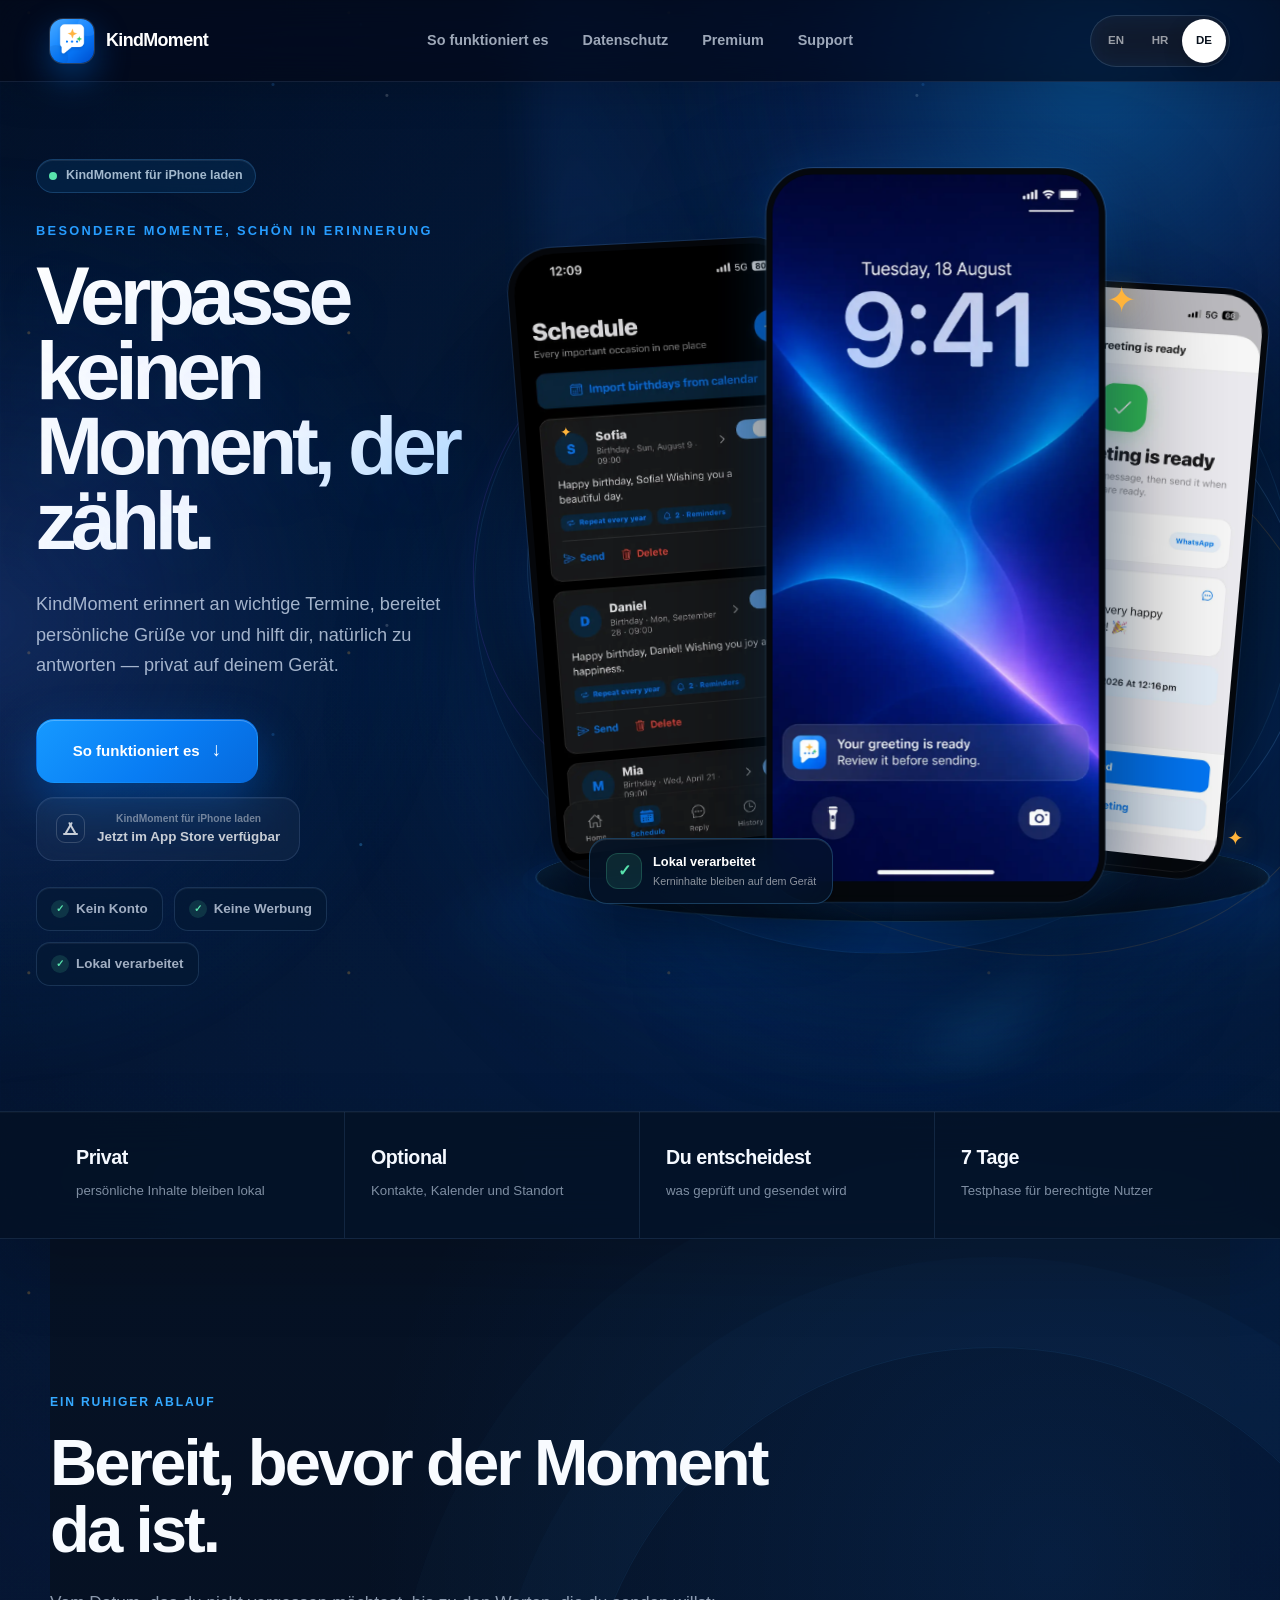
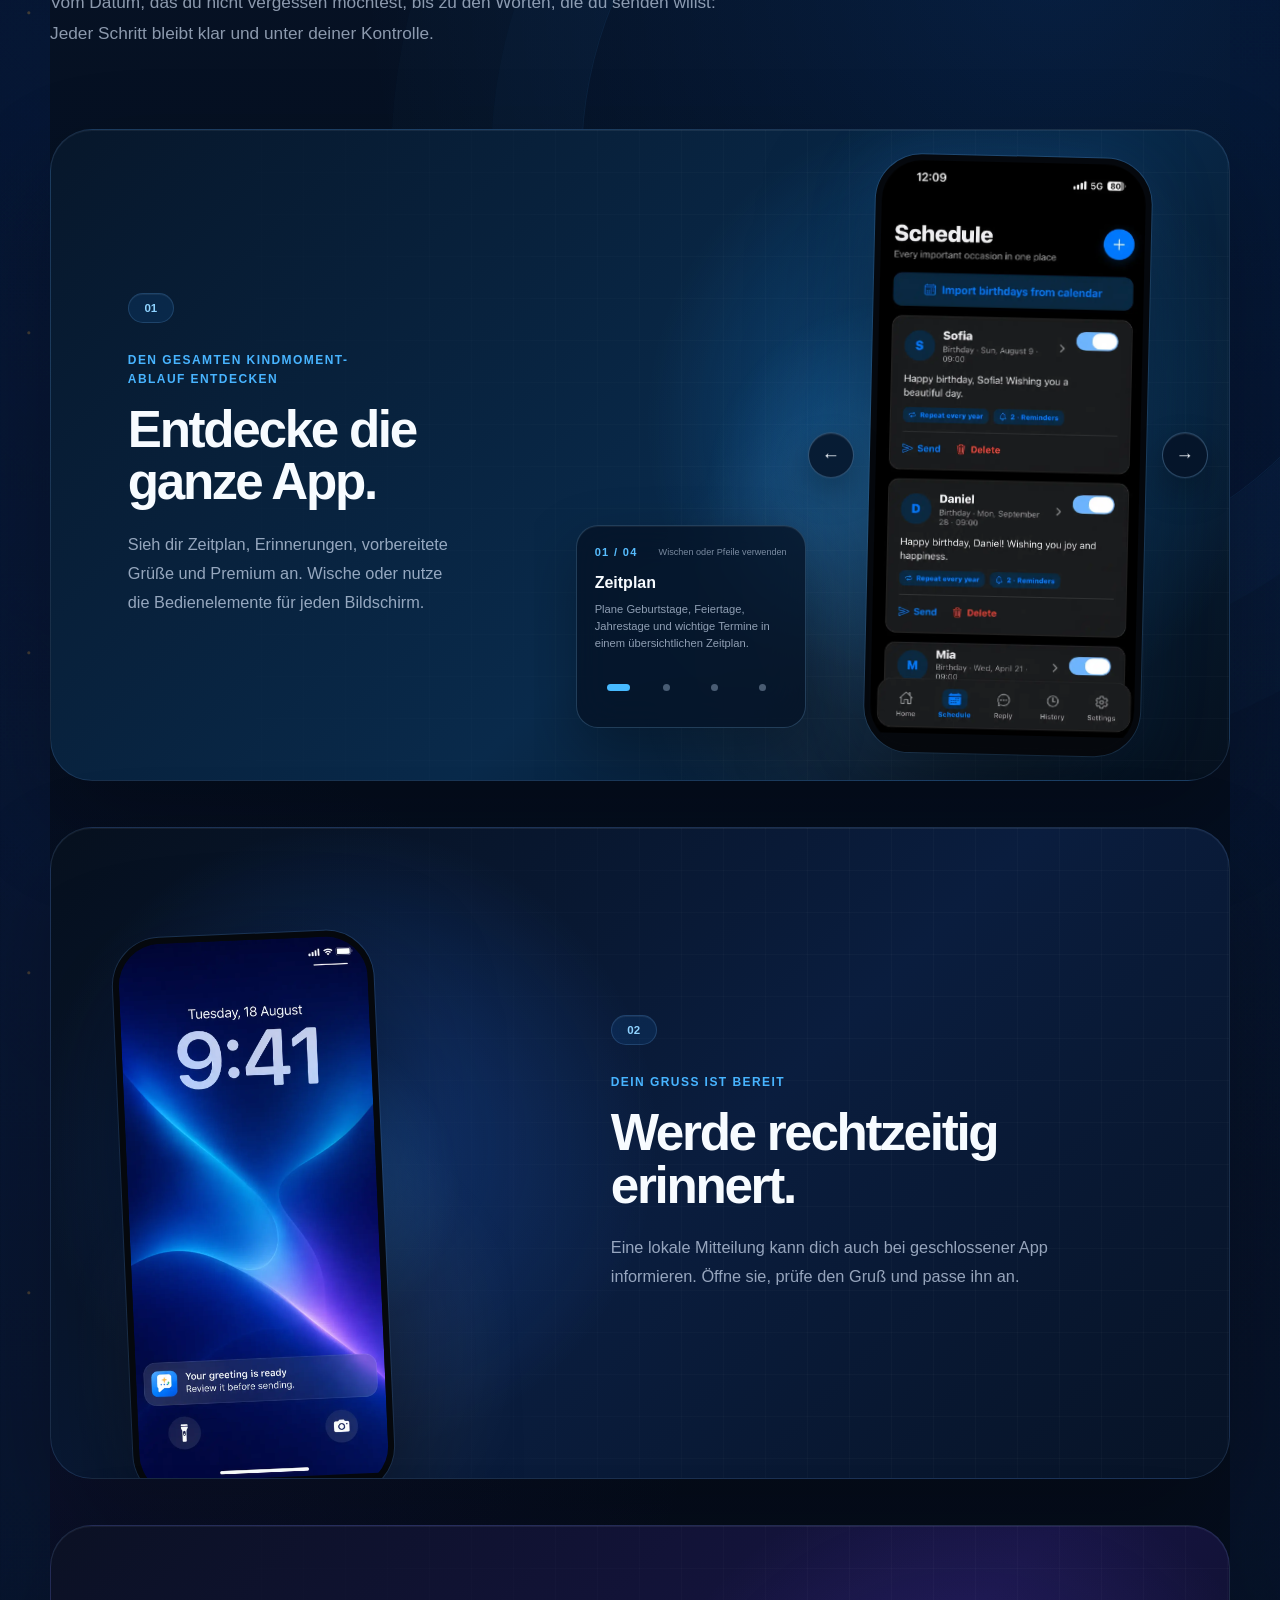
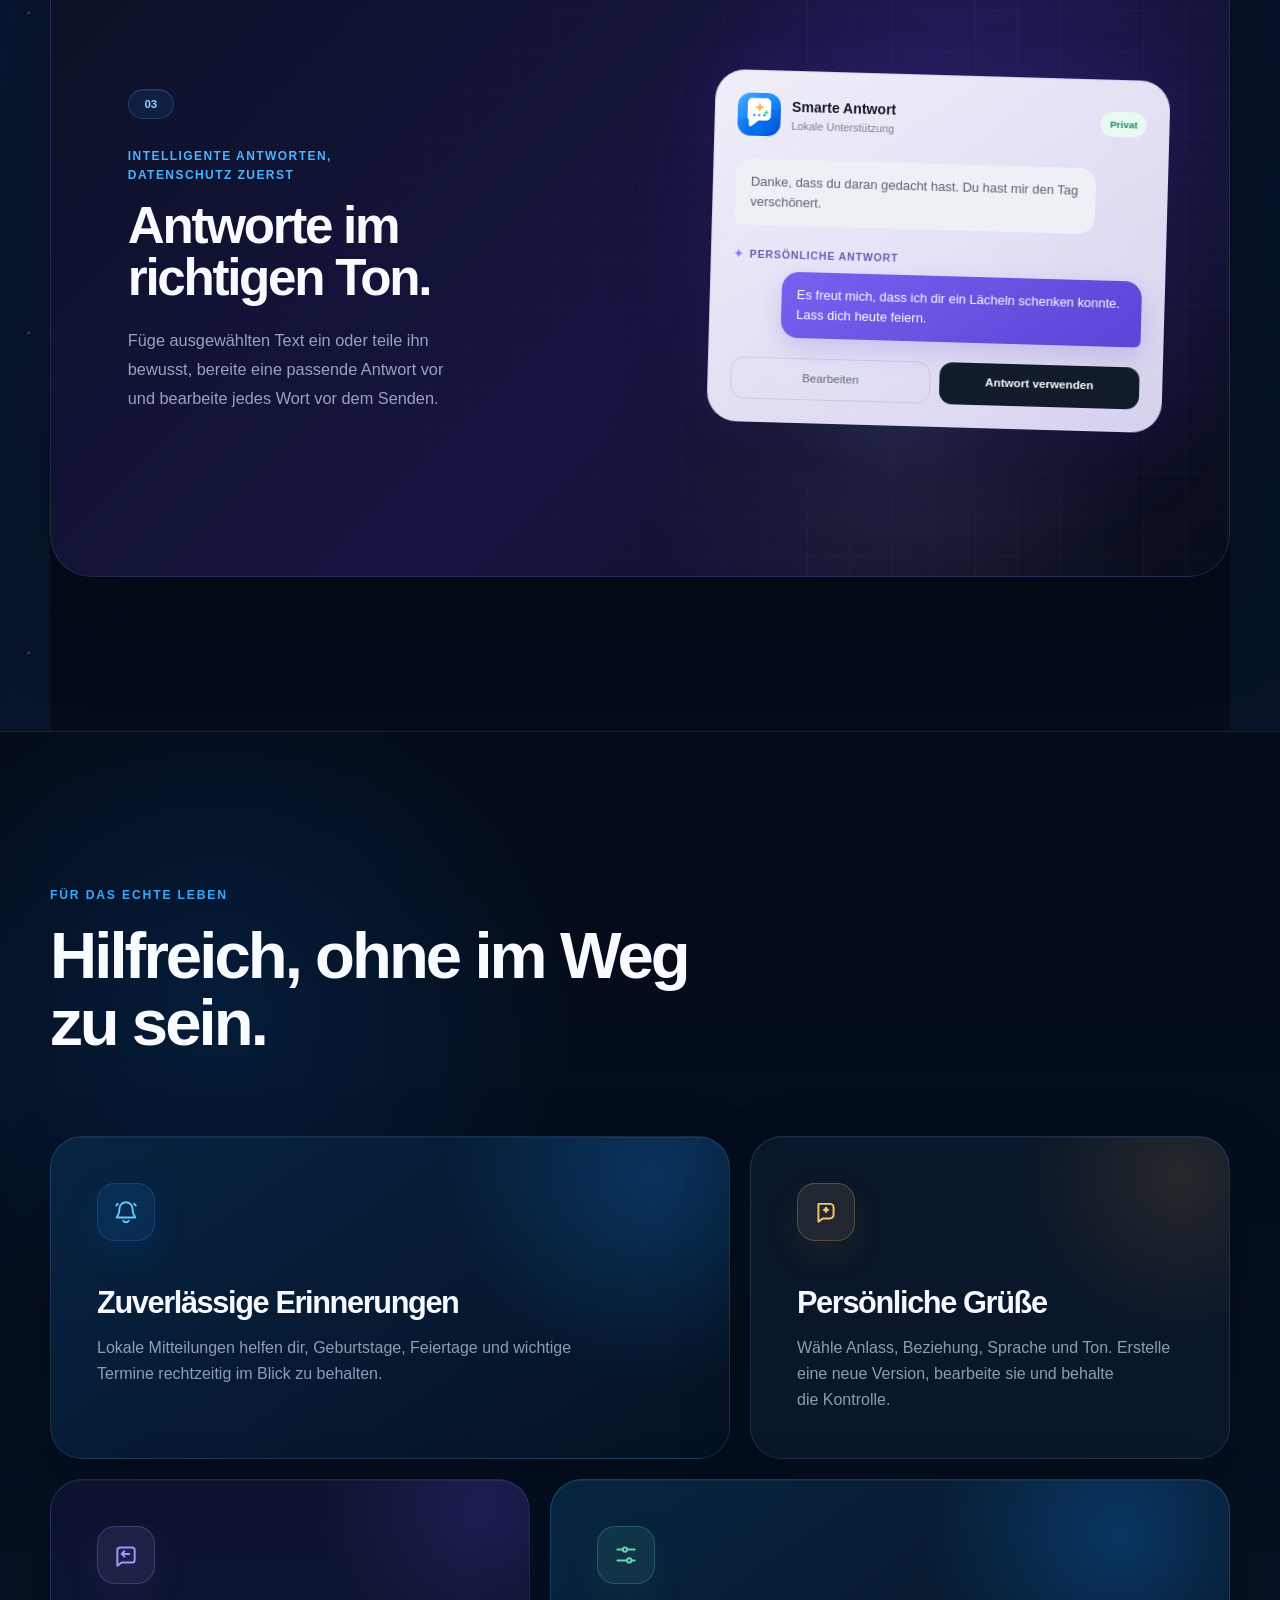
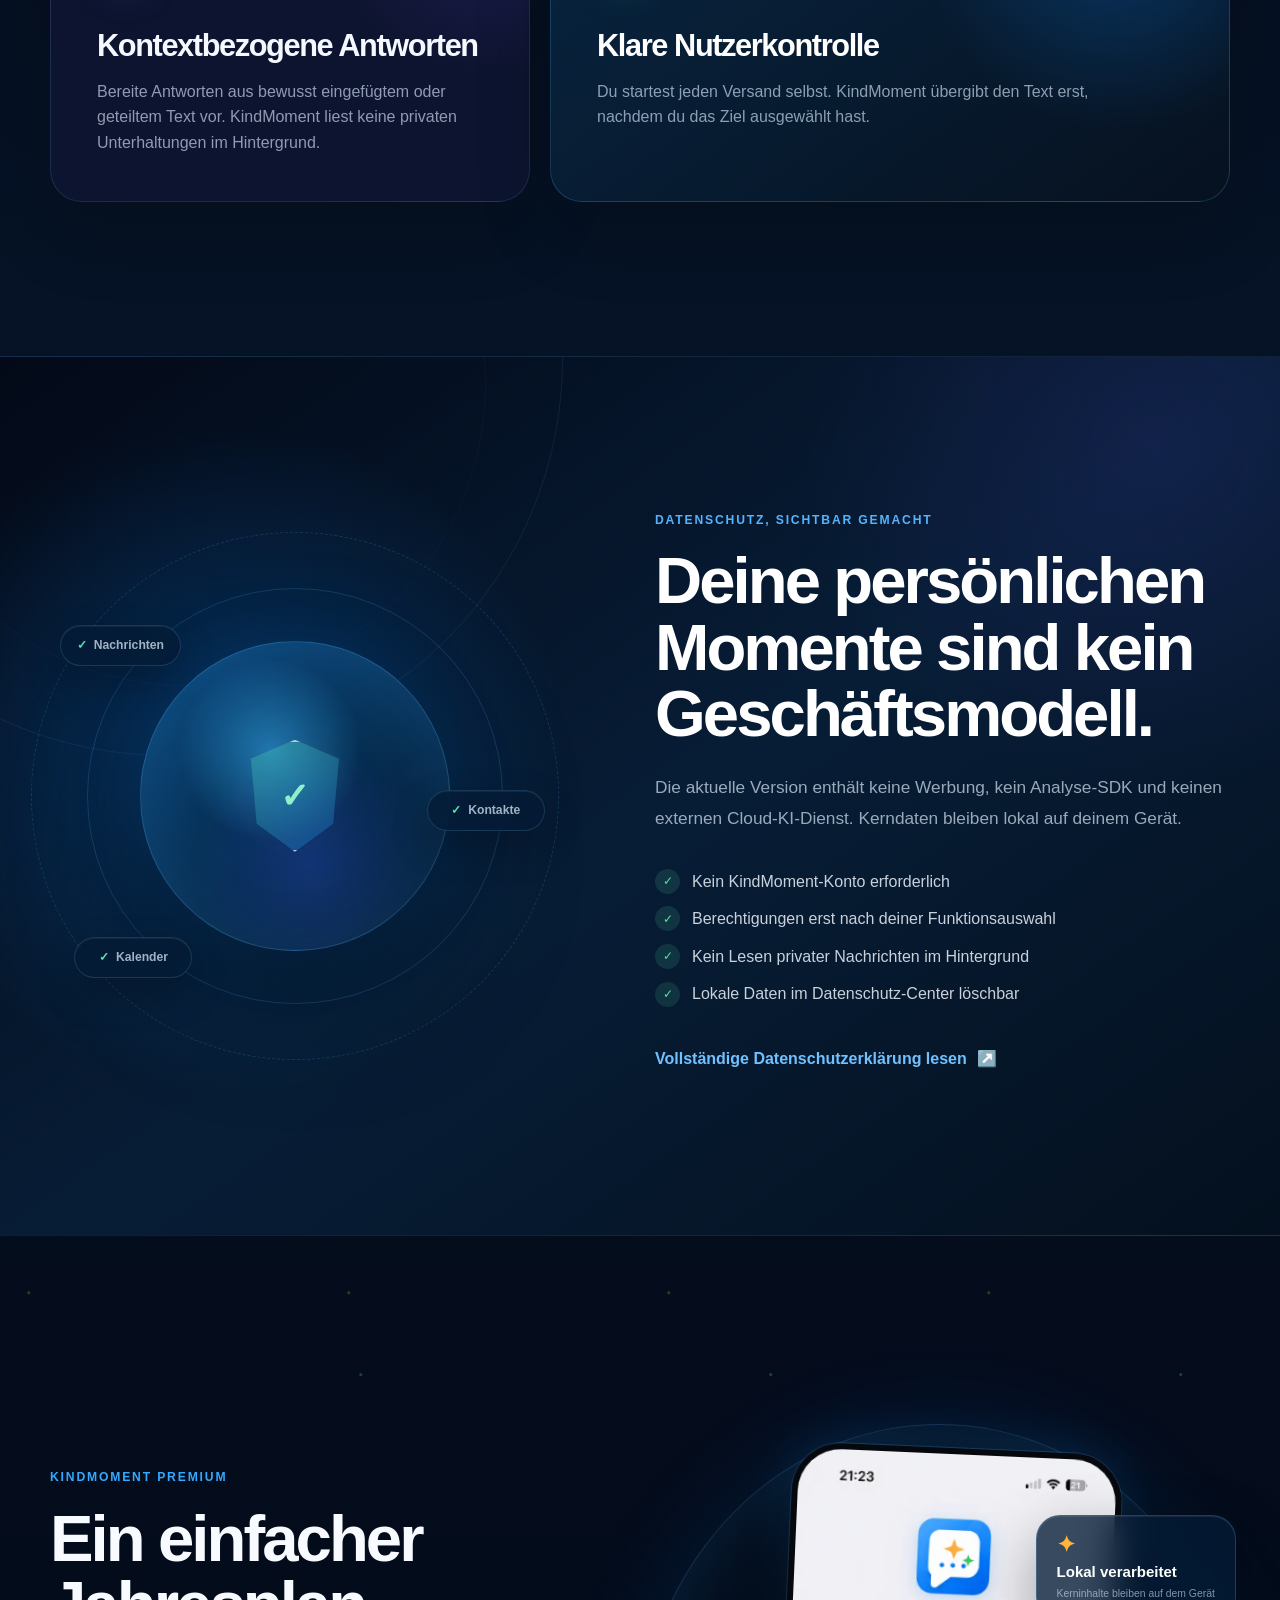
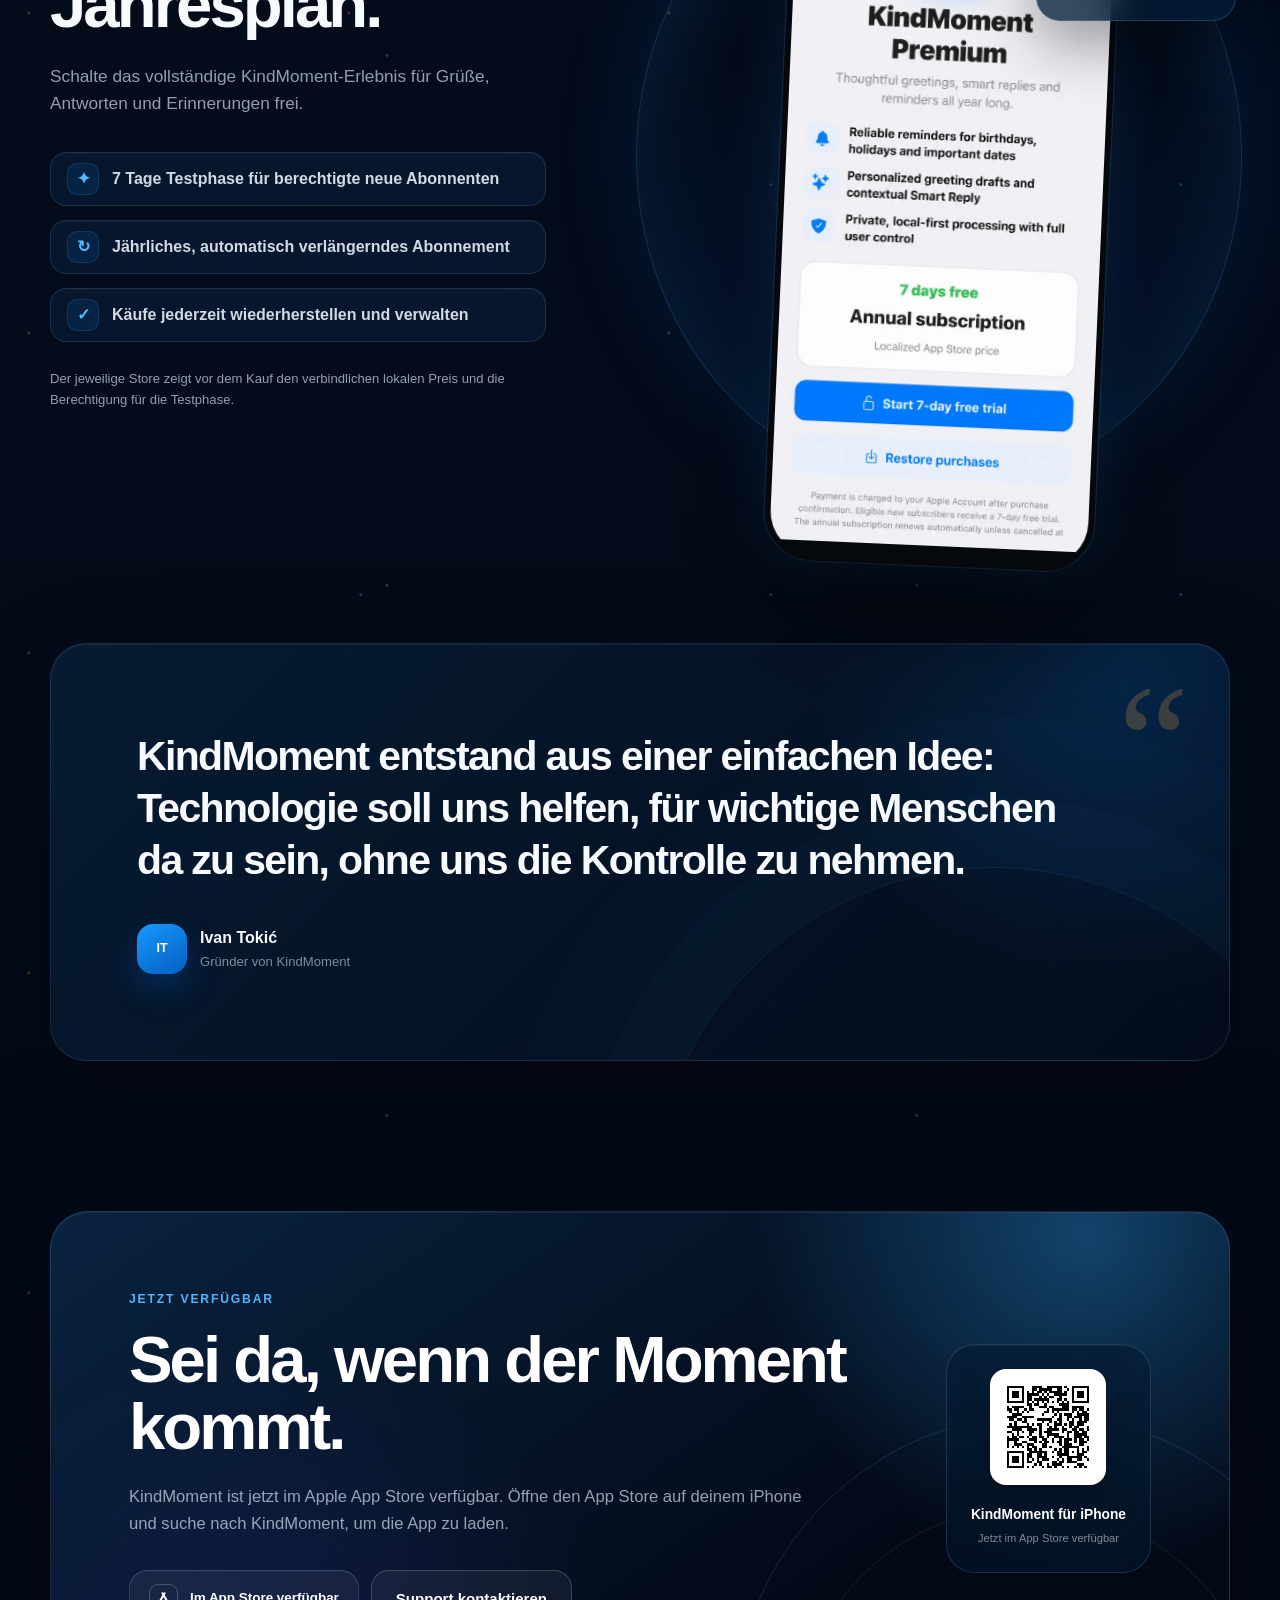
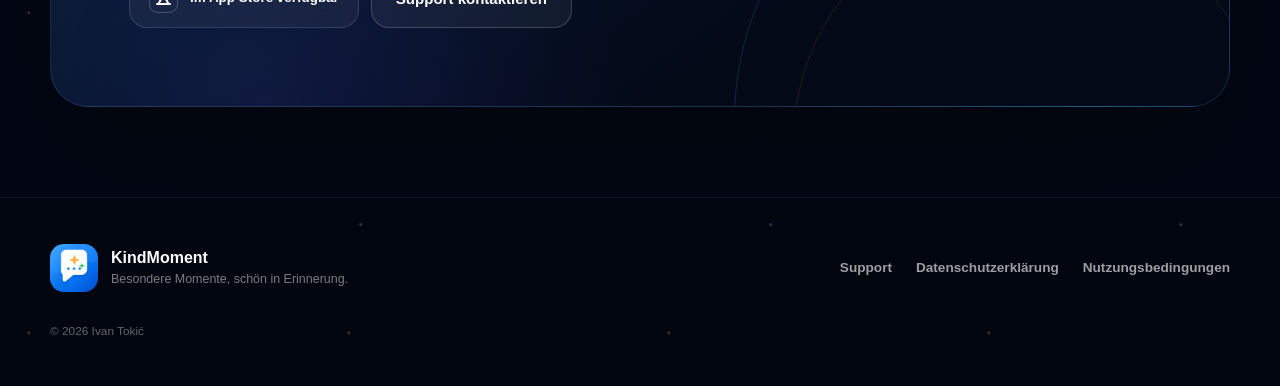
==== commit 625de7f1: "Use static rendering to prevent blank screen" ====
--- a/de/index.html
+++ b/de/index.html
@@ -1,4 +1,4 @@
-<!DOCTYPE html><html lang="de"><head><meta name="referrer" content="strict-origin-when-cross-origin"/><meta http-equiv="Content-Security-Policy" content="default-src 'self'; script-src 'self' 'unsafe-inline'; style-src 'self' 'unsafe-inline'; img-src 'self' data:; font-src 'self' data:; connect-src 'self'; object-src 'none'; base-uri 'self'; form-action 'self'; upgrade-insecure-requests"/><meta charSet="utf-8"/><meta name="viewport" content="width=device-width, initial-scale=1"/><link rel="preload" href="/assets/kindmoment-notification-real.webp" as="image" fetchPriority="high"/><link rel="preload" href="/assets/kindmoment-icon.png" as="image"/><link rel="preload" href="/assets/kindmoment-schedule-real.webp" as="image" fetchPriority="auto"/><link rel="preload" href="/assets/kindmoment-greeting-ready-real.webp" as="image" fetchPriority="auto"/><link rel="preload" href="/assets/kindmoment-app-store-qr.svg" as="image"/><link rel="stylesheet" href="/assets/index-BIJ7lr4t-scroll-surface-v4.css" data-rsc-css-href="/assets/index-BIJ7lr4t-scroll-surface-v4.css" data-precedence="vite-rsc/importer-resources"/><link rel="modulepreload" href="/assets/layout-segment-context-CgVqbtiN.js" crossorigin=""/><link rel="modulepreload" href="/assets/rolldown-runtime-QTnfLwEv.js" crossorigin=""/><link rel="modulepreload" href="/assets/framework-B5gSXtEp.js" crossorigin=""/><link rel="modulepreload" href="/assets/index-Khk-bTNC-mobile-scroll-fix-v2.js" crossorigin=""/><link rel="modulepreload" href="/assets/app-tour-carousel-mobile-scroll-fix-v2.js" crossorigin=""/><title>KindMoment — Verpasse keinen Moment, der zählt</title><meta name="description" content="Wichtige Termine, persönliche Grüße und Antworten mit privater Verarbeitung auf deinem Gerät."/><meta name="application-name" content="KindMoment"/><meta name="creator" content="Ivan Tokić"/><meta name="publisher" content="Ivan Tokić"/><meta name="category" content="productivity"/><meta name="robots" content="index, follow"/><meta property="og:title" content="KindMoment — Verpasse keinen Moment, der zählt"/><meta property="og:description" content="Wichtige Termine, persönliche Grüße und Antworten mit privater Verarbeitung auf deinem Gerät."/><meta property="og:url" content="https://kindmoment.app/de"/><meta property="og:type" content="website"/><meta property="og:site_name" content="KindMoment"/><meta property="og:locale" content="de_DE"/><meta property="og:image" content="https://kindmoment.app/assets/kindmoment-social.jpg"/><meta property="og:image:width" content="1200"/><meta property="og:image:height" content="630"/><meta property="og:image:type" content="image/jpeg"/><meta property="og:image:alt" content="KindMoment — persönliche Erinnerungen, Grüße und Antworten"/><meta name="twitter:card" content="summary_large_image"/><meta name="twitter:title" content="KindMoment — Verpasse keinen Moment, der zählt"/><meta name="twitter:description" content="Wichtige Termine, persönliche Grüße und Antworten mit privater Verarbeitung auf deinem Gerät."/><meta name="twitter:image" content="https://kindmoment.app/assets/kindmoment-social.jpg"/><link rel="shortcut icon" href="https://kindmoment.app/assets/kindmoment-icon-32.png"/><link rel="icon" href="https://kindmoment.app/assets/kindmoment-icon-32.png" sizes="32x32" type="image/png"/><link rel="icon" href="https://kindmoment.app/assets/kindmoment-icon-192.png" sizes="192x192" type="image/png"/><link rel="icon" href="https://kindmoment.app/favicon.svg" type="image/svg+xml"/><link rel="apple-touch-icon" href="https://kindmoment.app/assets/kindmoment-apple-touch-icon.png" sizes="180x180" type="image/png"/><link rel="manifest" href="https://kindmoment.app/manifest.webmanifest"/><link rel="canonical" href="https://kindmoment.app/de"/><link rel="alternate" hrefLang="en" href="https://kindmoment.app/"/><link rel="alternate" hrefLang="hr" href="https://kindmoment.app/hr"/><link rel="alternate" hrefLang="de" href="https://kindmoment.app/de"/><script>self.__VINEXT_RSC_PARAMS__={"locale":"de"}</script><script>self.__VINEXT_RSC_NAV__={"pathname":"/de","searchParams":[]}</script><link rel="modulepreload" href="/assets/index-Khk-bTNC-mobile-scroll-fix-v2.js" />
+<!DOCTYPE html><html lang="de"><head><meta name="referrer" content="strict-origin-when-cross-origin"/><meta http-equiv="Content-Security-Policy" content="default-src 'self'; script-src 'self' 'unsafe-inline'; style-src 'self' 'unsafe-inline'; img-src 'self' data:; font-src 'self' data:; connect-src 'self'; object-src 'none'; base-uri 'self'; form-action 'self'; upgrade-insecure-requests"/><meta charSet="utf-8"/><meta name="viewport" content="width=device-width, initial-scale=1"/><link rel="preload" href="/assets/kindmoment-notification-real.webp" as="image" fetchPriority="high"/><link rel="preload" href="/assets/kindmoment-icon.png" as="image"/><link rel="preload" href="/assets/kindmoment-schedule-real.webp" as="image" fetchPriority="auto"/><link rel="preload" href="/assets/kindmoment-greeting-ready-real.webp" as="image" fetchPriority="auto"/><link rel="preload" href="/assets/kindmoment-app-store-qr.svg" as="image"/><link rel="stylesheet" href="/assets/index-BIJ7lr4t-scroll-surface-v4.css" data-rsc-css-href="/assets/index-BIJ7lr4t-scroll-surface-v4.css" data-precedence="vite-rsc/importer-resources"/><title>KindMoment — Verpasse keinen Moment, der zählt</title><meta name="description" content="Wichtige Termine, persönliche Grüße und Antworten mit privater Verarbeitung auf deinem Gerät."/><meta name="application-name" content="KindMoment"/><meta name="creator" content="Ivan Tokić"/><meta name="publisher" content="Ivan Tokić"/><meta name="category" content="productivity"/><meta name="robots" content="index, follow"/><meta property="og:title" content="KindMoment — Verpasse keinen Moment, der zählt"/><meta property="og:description" content="Wichtige Termine, persönliche Grüße und Antworten mit privater Verarbeitung auf deinem Gerät."/><meta property="og:url" content="https://kindmoment.app/de"/><meta property="og:type" content="website"/><meta property="og:site_name" content="KindMoment"/><meta property="og:locale" content="de_DE"/><meta property="og:image" content="https://kindmoment.app/assets/kindmoment-social.jpg"/><meta property="og:image:width" content="1200"/><meta property="og:image:height" content="630"/><meta property="og:image:type" content="image/jpeg"/><meta property="og:image:alt" content="KindMoment — persönliche Erinnerungen, Grüße und Antworten"/><meta name="twitter:card" content="summary_large_image"/><meta name="twitter:title" content="KindMoment — Verpasse keinen Moment, der zählt"/><meta name="twitter:description" content="Wichtige Termine, persönliche Grüße und Antworten mit privater Verarbeitung auf deinem Gerät."/><meta name="twitter:image" content="https://kindmoment.app/assets/kindmoment-social.jpg"/><link rel="shortcut icon" href="https://kindmoment.app/assets/kindmoment-icon-32.png"/><link rel="icon" href="https://kindmoment.app/assets/kindmoment-icon-32.png" sizes="32x32" type="image/png"/><link rel="icon" href="https://kindmoment.app/assets/kindmoment-icon-192.png" sizes="192x192" type="image/png"/><link rel="icon" href="https://kindmoment.app/favicon.svg" type="image/svg+xml"/><link rel="apple-touch-icon" href="https://kindmoment.app/assets/kindmoment-apple-touch-icon.png" sizes="180x180" type="image/png"/><link rel="manifest" href="https://kindmoment.app/manifest.webmanifest"/><link rel="canonical" href="https://kindmoment.app/de"/><link rel="alternate" hrefLang="en" href="https://kindmoment.app/"/><link rel="alternate" hrefLang="hr" href="https://kindmoment.app/hr"/><link rel="alternate" hrefLang="de" href="https://kindmoment.app/de"/>
 <link rel="preload" href="/assets/_vinext_fonts/geist-8ac0455e797f/geist-ff2310f5.woff2" as="font" type="font/woff2" crossorigin />
 <link rel="preload" href="/assets/_vinext_fonts/geist-8ac0455e797f/geist-875ccdd4.woff2" as="font" type="font/woff2" crossorigin />
 <link rel="preload" href="/assets/_vinext_fonts/geist-8ac0455e797f/geist-52306abf.woff2" as="font" type="font/woff2" crossorigin />
@@ -119,4 +119,4 @@
 
 .__variable_geist_mono_1diim1n { --font-geist-mono: 'Geist Mono', sans-serif; }
 </style>
-<script src="/assets/section-anchor-scroll-fix-v3.js" defer></script></head><body class="__variable_geist_0tvmz3h __variable_geist_mono_1diim1n antialiased"><script type="application/ld+json">{"@context":"https://schema.org","@type":"WebSite","name":"KindMoment","url":"https://kindmoment.app/","description":"Thoughtful greetings, reliable reminders and privacy-first replies.","publisher":{"@type":"Person","name":"Ivan Tokić"}}</script><div class="site-shell" lang="de"><a class="skip-link" href="#main-content">Zum Hauptinhalt springen</a><div class="aurora aurora-one" aria-hidden="true"></div><div class="aurora aurora-two" aria-hidden="true"></div><header class="topbar"><a class="brand" href="/de" aria-label="KindMoment"><img src="/assets/kindmoment-icon.png" width="512" height="512" alt="" decoding="async"/><span>KindMoment</span></a><nav class="main-nav" aria-label="Hauptnavigation"><a href="#experience">So funktioniert es</a><a href="#privacy">Datenschutz</a><a href="#premium">Premium</a><a href="/support/">Support</a></nav><div class="language-switcher" aria-label="Sprache"><a href="/">EN</a><a href="/hr">HR</a><a href="/de" aria-current="page">DE</a></div></header><main id="main-content" tabindex="-1"><section class="hero section-width"><div class="hero-copy"><div class="launch-pill"><span class="pulse-dot" aria-hidden="true"></span>KindMoment für iPhone laden</div><p class="eyebrow">Besondere Momente, schön in Erinnerung</p><h1>Verpasse keinen Moment, der zählt.</h1><p class="hero-lead">KindMoment erinnert an wichtige Termine, bereitet persönliche Grüße vor und hilft dir, natürlich zu antworten — privat auf deinem Gerät.</p><div class="hero-actions"><a class="button button-primary" href="#experience">So funktioniert es<span aria-hidden="true">↓</span></a><button class="button button-store button-disabled" type="button" disabled=""><span class="store-mark" aria-hidden="true"><span></span><span></span><span></span></span><span><small>KindMoment für iPhone laden</small><strong>Jetzt im App Store verfügbar</strong></span></button></div><ul class="hero-trust" aria-label="KindMoment-Highlights"><li><span aria-hidden="true">✓</span>Kein Konto</li><li><span aria-hidden="true">✓</span>Keine Werbung</li><li><span aria-hidden="true">✓</span>Lokal verarbeitet</li></ul></div><div class="hero-stage" role="group" aria-label="Vorschau der KindMoment-App"><div class="stage-aura" aria-hidden="true"></div><div class="orbit orbit-one" aria-hidden="true"></div><div class="orbit orbit-two" aria-hidden="true"></div><div class="orbit orbit-three" aria-hidden="true"></div><div class="spark spark-one" aria-hidden="true">✦</div><div class="spark spark-two" aria-hidden="true">✦</div><div class="spark spark-three" aria-hidden="true">✦</div><div class="stage-platform" aria-hidden="true"></div><figure class="phone phone-schedule"><img class="real-app-screen" src="/assets/kindmoment-schedule-real.webp" width="851" height="1848" alt="Tour durch die KindMoment-App" loading="eager" fetchPriority="auto" decoding="async"/></figure><figure class="phone phone-greeting-ready"><img class="real-app-screen" src="/assets/kindmoment-greeting-ready-real.webp" width="946" height="2048" alt="Dein Gruß ist bereit. Prüfe und personalisiere ihn vor dem Senden." loading="eager" fetchPriority="auto" decoding="async"/></figure><figure class="phone phone-notification"><img class="real-app-screen" src="/assets/kindmoment-notification-real.webp" width="853" height="1844" alt="KindMoment-Erinnerung auf dem Sperrbildschirm" loading="eager" fetchPriority="high" decoding="async"/></figure><div class="privacy-chip"><span class="privacy-chip-icon" aria-hidden="true">✓</span><div><strong>Lokal verarbeitet</strong><span>Kerninhalte bleiben auf dem Gerät</span></div></div></div></section><section class="proof-strip" aria-label="KindMoment-Highlights"><div class="proof-grid section-width"><article><strong>Privat</strong><span>persönliche Inhalte bleiben lokal</span></article><article><strong>Optional</strong><span>Kontakte, Kalender und Standort</span></article><article><strong>Du entscheidest</strong><span>was geprüft und gesendet wird</span></article><article><strong>7 Tage</strong><span>Testphase für berechtigte Nutzer</span></article></div></section><section class="story section-width page-section" id="experience"><div class="section-heading"><p class="eyebrow">Ein ruhiger Ablauf</p><h2>Bereit, bevor der Moment da ist.</h2><p>Vom Datum, das du nicht vergessen möchtest, bis zu den Worten, die du senden willst: Jeder Schritt bleibt klar und unter deiner Kontrolle.</p></div><div class="story-stack"><article class="story-card story-card-1"><div class="story-content"><span class="story-number">01</span><p class="story-kicker">Den gesamten KindMoment-Ablauf entdecken</p><h3>Entdecke die ganze App.</h3><p class="story-body">Sieh dir Zeitplan, Erinnerungen, vorbereitete Grüße und Premium an. Wische oder nutze die Bedienelemente für jeden Bildschirm.</p></div><div class="story-visual"><div class="story-glow" aria-hidden="true"></div><div class="app-tour" role="region" aria-roledescription="Karussell" aria-label="KindMoment-App-Bildschirme entdecken" tabindex="0"><div class="app-tour-phone-wrap"><div class="app-tour-phone"><div class="app-tour-track" style="transform:translateX(-0%)"><figure class="app-tour-slide" aria-hidden="false"><img src="/assets/kindmoment-schedule-real.webp" width="851" height="1848" alt="Tour durch die KindMoment-App" loading="eager" decoding="async" draggable="false"/></figure><figure class="app-tour-slide" aria-hidden="true"><img src="/assets/kindmoment-notification-real.webp" width="853" height="1844" alt="" loading="lazy" decoding="async" draggable="false"/></figure><figure class="app-tour-slide" aria-hidden="true"><img src="/assets/kindmoment-greeting-ready-real.webp" width="946" height="2048" alt="" loading="lazy" decoding="async" draggable="false"/></figure><figure class="app-tour-slide" aria-hidden="true"><img src="/assets/kindmoment-premium-real.webp" width="720" height="1567" alt="" loading="lazy" decoding="async" draggable="false"/></figure></div></div><button class="app-tour-arrow app-tour-arrow-previous" type="button" aria-label="Vorheriger App-Bildschirm"><span aria-hidden="true">←</span></button><button class="app-tour-arrow app-tour-arrow-next" type="button" aria-label="Nächster App-Bildschirm"><span aria-hidden="true">→</span></button></div><div class="app-tour-meta"><div class="app-tour-status" role="status" aria-atomic="true"><div class="app-tour-meta-topline"><span>01<!-- --> /<!-- --> <!-- -->04</span><small>Wischen oder Pfeile verwenden</small></div><strong>Zeitplan</strong><p>Plane Geburtstage, Feiertage, Jahrestage und wichtige Termine in einem übersichtlichen Zeitplan.</p></div><div class="app-tour-dots" role="group" aria-label="KindMoment-App-Bildschirme entdecken"><button type="button" aria-label="Anzeigen: Zeitplan" aria-current="true"><span aria-hidden="true"></span></button><button type="button" aria-label="Anzeigen: Werde rechtzeitig erinnert."><span aria-hidden="true"></span></button><button type="button" aria-label="Anzeigen: Dein Gruß ist bereit"><span aria-hidden="true"></span></button><button type="button" aria-label="Anzeigen: KindMoment Premium"><span aria-hidden="true"></span></button></div></div></div></div></article><article class="story-card story-card-2"><div class="story-content"><span class="story-number">02</span><p class="story-kicker">Dein Gruß ist bereit</p><h3>Werde rechtzeitig erinnert.</h3><p class="story-body">Eine lokale Mitteilung kann dich auch bei geschlossener App informieren. Öffne sie, prüfe den Gruß und passe ihn an.</p></div><div class="story-visual"><div class="story-glow" aria-hidden="true"></div><figure class="story-phone story-phone-notification"><img class="real-app-screen" src="/assets/kindmoment-notification-real.webp" width="853" height="1844" alt="KindMoment-Erinnerung auf dem Sperrbildschirm" loading="lazy" fetchPriority="auto" decoding="async"/></figure></div></article><article class="story-card story-card-3"><div class="story-content"><span class="story-number">03</span><p class="story-kicker">Intelligente Antworten, Datenschutz zuerst</p><h3>Antworte im richtigen Ton.</h3><p class="story-body">Füge ausgewählten Text ein oder teile ihn bewusst, bereite eine passende Antwort vor und bearbeite jedes Wort vor dem Senden.</p></div><div class="story-visual"><div class="story-glow" aria-hidden="true"></div><div class="reply-demo" role="group" aria-label="KindMoment Vorschau einer kontextbezogenen Antwort"><div class="reply-demo-bar"><img src="/assets/kindmoment-icon.png" width="512" height="512" alt="" decoding="async"/><div><strong>Smarte Antwort</strong><span>Lokale Unterstützung</span></div><span class="reply-private">Privat</span></div><div class="message-bubble message-in">Danke, dass du daran gedacht hast. Du hast mir den Tag verschönert.</div><div class="reply-label"><span aria-hidden="true">✦</span> <!-- -->Persönliche Antwort</div><div class="message-bubble message-out">Es freut mich, dass ich dir ein Lächeln schenken konnte. Lass dich heute feiern.</div><div class="reply-actions"><span>Bearbeiten</span><strong>Antwort verwenden</strong></div></div></div></article></div></section><section class="features page-section"><div class="section-width"><div class="section-heading"><p class="eyebrow">Für das echte Leben</p><h2>Hilfreich, ohne im Weg zu sein.</h2></div><div class="feature-grid"><article class="feature-card "><span class="feature-icon" aria-hidden="true"><svg viewBox="0 0 24 24" fill="none" stroke="currentColor" stroke-width="1.8" stroke-linecap="round" stroke-linejoin="round" vector-effect="non-scaling-stroke" focusable="false" aria-hidden="true"><path d="M18 9a6 6 0 0 0-12 0c0 6-2.5 6.8-2.5 8h17c0-1.2-2.5-2-2.5-8Z"></path><path d="M9.5 20a2.8 2.8 0 0 0 5 0"></path><path d="m4.5 4.5-1.5 1.5M19.5 4.5 21 6"></path></svg></span><h3>Zuverlässige Erinnerungen</h3><p>Lokale Mitteilungen helfen dir, Geburtstage, Feiertage und wichtige Termine rechtzeitig im Blick zu behalten.</p></article><article class="feature-card "><span class="feature-icon" aria-hidden="true"><svg viewBox="0 0 24 24" fill="none" stroke="currentColor" stroke-width="1.8" stroke-linecap="round" stroke-linejoin="round" vector-effect="non-scaling-stroke" focusable="false" aria-hidden="true"><path d="M5 4.5h10.5A3.5 3.5 0 0 1 19 8v6.5a3.5 3.5 0 0 1-3.5 3.5H9l-4 3V4.5Z"></path><path d="m12 8 .55 1.45L14 10l-1.45.55L12 12l-.55-1.45L10 10l1.45-.55L12 8Z"></path></svg></span><h3>Persönliche Grüße</h3><p>Wähle Anlass, Beziehung, Sprache und Ton. Erstelle eine neue Version, bearbeite sie und behalte die Kontrolle.</p></article><article class="feature-card "><span class="feature-icon" aria-hidden="true"><svg viewBox="0 0 24 24" fill="none" stroke="currentColor" stroke-width="1.8" stroke-linecap="round" stroke-linejoin="round" vector-effect="non-scaling-stroke" focusable="false" aria-hidden="true"><path d="M20 16.5a2.5 2.5 0 0 1-2.5 2.5H8l-4 3V7.5A2.5 2.5 0 0 1 6.5 5h11A2.5 2.5 0 0 1 20 7.5Z"></path><path d="M15 11H8m2.5-2.5L8 11l2.5 2.5"></path></svg></span><h3>Kontextbezogene Antworten</h3><p>Bereite Antworten aus bewusst eingefügtem oder geteiltem Text vor. KindMoment liest keine privaten Unterhaltungen im Hintergrund.</p></article><article class="feature-card feature-dark"><span class="feature-icon" aria-hidden="true"><svg viewBox="0 0 24 24" fill="none" stroke="currentColor" stroke-width="1.8" stroke-linecap="round" stroke-linejoin="round" vector-effect="non-scaling-stroke" focusable="false" aria-hidden="true"><path d="M4 7h5m4 0h7M4 17h9m4 0h3"></path><circle cx="11" cy="7" r="2"></circle><circle cx="15" cy="17" r="2"></circle></svg></span><h3>Klare Nutzerkontrolle</h3><p>Du startest jeden Versand selbst. KindMoment übergibt den Text erst, nachdem du das Ziel ausgewählt hast.</p></article></div></div></section><section class="privacy-section page-section" id="privacy"><div class="section-width privacy-layout"><div class="privacy-visual" aria-hidden="true"><div class="shield-orb"><div class="shield">✓</div><span class="shield-ring shield-ring-one"></span><span class="shield-ring shield-ring-two"></span></div><span class="data-pill data-pill-one">Nachrichten</span><span class="data-pill data-pill-two">Kontakte</span><span class="data-pill data-pill-three">Kalender</span></div><div class="privacy-copy"><p class="eyebrow eyebrow-light">Datenschutz, sichtbar gemacht</p><h2>Deine persönlichen Momente sind kein Geschäftsmodell.</h2><p class="privacy-lead">Die aktuelle Version enthält keine Werbung, kein Analyse-SDK und keinen externen Cloud-KI-Dienst. Kerndaten bleiben lokal auf deinem Gerät.</p><ul><li><span aria-hidden="true">✓</span>Kein KindMoment-Konto erforderlich</li><li><span aria-hidden="true">✓</span>Berechtigungen erst nach deiner Funktionsauswahl</li><li><span aria-hidden="true">✓</span>Kein Lesen privater Nachrichten im Hintergrund</li><li><span aria-hidden="true">✓</span>Lokale Daten im Datenschutz-Center löschbar</li></ul><a class="text-link light-link" href="/privacy.html">Vollständige Datenschutzerklärung lesen<!-- --> <span aria-hidden="true">↗</span></a></div></div></section><section class="premium-section section-width page-section" id="premium"><div class="premium-copy"><p class="eyebrow">KindMoment Premium</p><h2>Ein einfacher Jahresplan.</h2><p>Schalte das vollständige KindMoment-Erlebnis für Grüße, Antworten und Erinnerungen frei.</p><ul class="premium-list"><li><span aria-hidden="true">✦</span>7 Tage Testphase für berechtigte neue Abonnenten</li><li><span aria-hidden="true">↻</span>Jährliches, automatisch verlängerndes Abonnement</li><li><span aria-hidden="true">✓</span>Käufe jederzeit wiederherstellen und verwalten</li></ul><p class="premium-note">Der jeweilige Store zeigt vor dem Kauf den verbindlichen lokalen Preis und die Berechtigung für die Testphase.</p></div><div class="premium-visual"><div class="premium-halo" aria-hidden="true"></div><figure class="premium-phone"><img class="real-app-screen" src="/assets/kindmoment-premium-real.webp" width="720" height="1567" alt="KindMoment Premium" loading="lazy" fetchPriority="auto" decoding="async"/></figure><div class="premium-badge" aria-hidden="true"><span>✦</span><strong>Lokal verarbeitet</strong><small>Kerninhalte bleiben auf dem Gerät</small></div></div></section><section class="founder-section section-width"><h2 class="sr-only">Gründer von KindMoment</h2><div class="founder-mark" aria-hidden="true">“</div><blockquote>KindMoment entstand aus einer einfachen Idee: Technologie soll uns helfen, für wichtige Menschen da zu sein, ohne uns die Kontrolle zu nehmen.</blockquote><div class="founder-person"><div class="founder-monogram" aria-hidden="true">IT</div><div><strong>Ivan Tokić</strong><span>Gründer von KindMoment</span></div></div></section><section class="launch-section section-width" id="help"><div class="launch-copy"><p class="eyebrow eyebrow-light">Jetzt verfügbar</p><h2>Sei da, wenn der Moment kommt.</h2><p>KindMoment ist jetzt im Apple App Store verfügbar. Öffne den App Store auf deinem iPhone und suche nach KindMoment, um die App zu laden.</p><div class="launch-actions"><a class="button button-store" href="https://apps.apple.com/app/kindmoment/id6790472602" target="_blank" rel="noreferrer"><span class="store-mark" aria-hidden="true"><span></span><span></span><span></span></span><strong>Im App Store verfügbar</strong></a><a class="button button-outline-light" href="mailto:tokicx@gmail.com?subject=KindMoment%20Support">Support kontaktieren</a></div></div><a class="qr-placeholder" href="https://apps.apple.com/app/kindmoment/id6790472602" target="_blank" rel="noreferrer" aria-label="Jetzt im App Store verfügbar"><img class="app-store-qr" src="/assets/kindmoment-app-store-qr.svg" alt="" width="512" height="512"/><strong>KindMoment für iPhone</strong><span>Jetzt im App Store verfügbar</span></a></section></main><footer class="footer"><div class="section-width footer-layout"><div class="footer-brand"><img src="/assets/kindmoment-icon.png" width="512" height="512" alt="" loading="lazy" decoding="async"/><div><strong>KindMoment</strong><span>Besondere Momente, schön in Erinnerung.</span></div></div><div class="footer-links"><a href="/support/">Support</a><a href="/privacy.html">Datenschutzerklärung</a><a href="/terms.html">Nutzungsbedingungen</a></div><p>© 2026 Ivan Tokić</p></div></footer></div><script id="_R_">import("/assets/index-Khk-bTNC-mobile-scroll-fix-v2.js")</script></body></html><script>self.__VINEXT_RSC_CHUNKS__=self.__VINEXT_RSC_CHUNKS__||[];self.__VINEXT_RSC_CHUNKS__.push("3:I[\"15c18cfaeeff\",[],\"LayoutSegmentProvider\",1]\n4:I[\"8c0f216c4604\",[],\"Slot\",1]\n5:I[\"593f344dc510\",[],\"NotFoundBoundary\",1]\n:HL[\"/assets/index-BIJ7lr4t-scroll-surface-v4.css\",\"style\"]\n:HL[\"/assets/kindmoment-icon.png\",\"image\"]\n")</script><script>self.__VINEXT_RSC_CHUNKS__=self.__VINEXT_RSC_CHUNKS__||[];self.__VINEXT_RSC_CHUNKS__.push("0:{\"__route\":\"route:/de\",\"__interceptionContext\":null,\"__layoutIds\":[\"layout:/\"],\"__rootLayout\":\"/\",\"page:/de\":\"$L1\",\"layout:/\":[[[[\"$\",\"link\",\"css:/assets/index-BIJ7lr4t-scroll-surface-v4.css\",{\"rel\":\"stylesheet\",\"precedence\":\"vite-rsc/importer-resources\",\"href\":\"/assets/index-BIJ7lr4t-scroll-surface-v4.css\",\"data-rsc-css-href\":\"/assets/index-BIJ7lr4t-scroll-surface-v4.css\"}],\"$undefined\"],\"$L2\"],null],\"route:/de\":[[[\"$\",\"meta\",null,{\"charSet\":\"utf-8\"}],[[\"$\",\"title\",\"0\",{\"children\":\"KindMoment — Verpasse keinen Moment, der zählt\"}],[\"$\",\"meta\",\"1\",{\"name\":\"description\",\"content\":\"Wichtige Termine, persönliche Grüße und Antworten mit privater Verarbeitung auf deinem Gerät.\"}],[\"$\",\"meta\",\"2\",{\"name\":\"application-name\",\"content\":\"KindMoment\"}],[\"$\",\"meta\",\"3\",{\"name\":\"creator\",\"content\":\"Ivan Tokić\"}],[\"$\",\"meta\",\"4\",{\"name\":\"publisher\",\"content\":\"Ivan Tokić\"}],[\"$\",\"meta\",\"5\",{\"name\":\"category\",\"content\":\"productivity\"}],[\"$\",\"meta\",\"6\",{\"name\":\"robots\",\"content\":\"index, follow\"}],[\"$\",\"meta\",\"7\",{\"property\":\"og:title\",\"content\":\"KindMoment — Verpasse keinen Moment, der zählt\"}],[\"$\",\"meta\",\"8\",{\"property\":\"og:description\",\"content\":\"Wichtige Termine, persönliche Grüße und Antworten mit privater Verarbeitung auf deinem Gerät.\"}],[\"$\",\"meta\",\"9\",{\"property\":\"og:url\",\"content\":\"https://kindmoment.app/de\"}],[\"$\",\"meta\",\"10\",{\"property\":\"og:type\",\"content\":\"website\"}],[\"$\",\"meta\",\"11\",{\"property\":\"og:locale\",\"content\":\"de_DE\"}],[\"$\",\"meta\",\"12\",{\"property\":\"og:image\",\"content\":\"https://kindmoment.app/assets/kindmoment-social.jpg\"}],[\"$\",\"meta\",\"13\",{\"property\":\"og:image:width\",\"content\":\"1200\"}],[\"$\",\"meta\",\"14\",{\"property\":\"og:image:height\",\"content\":\"630\"}],[\"$\",\"meta\",\"15\",{\"property\":\"og:image:type\",\"content\":\"image/jpeg\"}],[\"$\",\"meta\",\"16\",{\"property\":\"og:image:alt\",\"content\":\"KindMoment — persönliche Erinnerungen, Grüße und Antworten\"}],[\"$\",\"meta\",\"17\",{\"name\":\"twitter:card\",\"content\":\"summary_large_image\"}],[\"$\",\"meta\",\"18\",{\"name\":\"twitter:title\",\"content\":\"KindMoment — Verpasse keinen Moment, der zählt\"}],[\"$\",\"meta\",\"19\",{\"name\":\"twitter:description\",\"content\":\"Wichtige Termine, persönliche Grüße und Antworten mit privater Verarbeitung auf deinem Gerät.\"}],[\"$\",\"meta\",\"20\",{\"name\":\"twitter:image\",\"content\":\"https://kindmoment.app/assets/kindmoment-social.jpg\"}],[\"$\",\"link\",\"21\",{\"rel\":\"shortcut icon\",\"href\":\"https://kindmoment.app/assets/kindmoment-icon-32.png\"}],[\"$\",\"link\",\"22\",{\"rel\":\"icon\",\"href\":\"https://kindmoment.app/assets/kindmoment-icon-32.png\",\"sizes\":\"32x32\",\"type\":\"image/png\"}],[\"$\",\"link\",\"23\",{\"rel\":\"icon\",\"href\":\"https://kindmoment.app/assets/kindmoment-icon-192.png\",\"sizes\":\"192x192\",\"type\":\"image/png\"}],[\"$\",\"link\",\"24\",{\"rel\":\"icon\",\"href\":\"https://kindmoment.app/favicon.svg\",\"type\":\"image/svg+xml\"}],[\"$\",\"link\",\"25\",{\"rel\":\"apple-touch-icon\",\"href\":\"https://kindmoment.app/assets/kindmoment-apple-touch-icon.png\",\"sizes\":\"180x180\",\"type\":\"image/png\"}],[\"$\",\"link\",\"26\",{\"rel\":\"manifest\",\"href\":\"https://kindmoment.app/manifest.webmanifest\"}],[\"$\",\"link\",\"27\",{\"rel\":\"canonical\",\"href\":\"https://kindmoment.app/de\"}],[\"$\",\"link\",\"28\",{\"rel\":\"alternate\",\"hrefLang\":\"en\",\"href\":\"https://kindmoment.app/\"}],[\"$\",\"link\",\"29\",{\"rel\":\"alternate\",\"hrefLang\":\"hr\",\"href\":\"https://kindmoment.app/hr\"}],[\"$\",\"link\",\"30\",{\"rel\":\"alternate\",\"hrefLang\":\"de\",\"href\":\"https://kindmoment.app/de\"}]],[[\"$\",\"meta\",\"0\",{\"name\":\"viewport\",\"content\":\"width=device-width, initial-scale=1\"}]]],[\"$\",\"$L3\",null,{\"segmentMap\":{\"children\":[\"de\"]},\"children\":[\"$\",\"$L4\",null,{\"id\":\"layout:/\",\"parallelSlots\":\"$undefined\",\"children\":[\"$\",\"$L5\",null,{\"resetKey\":\"locale|de|d\",\"fallback\":[\"$\",\"div\",null,{\"className\":\"inner-page\",\"children\":[[\"$\",\"a\",null,{\"className\":\"skip-link\",\"href\":\"#inner-main\",\"children\":\"Skip to main content\"}],[\"$\",\"header\",null,{\"className\":\"inner-header\",\"children\":[[\"$\",\"a\",null,{\"className\":\"brand\",\"href\":\"/\",\"aria-label\":\"KindMoment\",\"children\":[[\"$\",\"img\",null,{\"src\":\"/assets/kindmoment-icon.png\",\"width\":512,\"height\":512,\"alt\":\"\",\"decoding\":\"async\"}],[\"$\",\"span\",null,{\"children\":\"KindMoment\"}]]}],[\"$\",\"nav\",null,{\"className\":\"inner-nav\",\"aria-label\":\"Support and legal navigation\",\"children\":[[\"$\",\"a\",null,{\"href\":\"/support/\",\"children\":\"Support\"}],[\"$\",\"a\",null,{\"href\":\"/privacy.html\",\"children\":\"Privacy\"}],[\"$\",\"a\",null,{\"href\":\"/terms.html\",\"children\":\"Terms\"}]]}]]}],[\"$\",\"main\",null,{\"className\":\"inner-content\",\"id\":\"inner-main\",\"tabIndex\":-1,\"children\":[\"$L6\",\"$L7\",\"$L8\",\"$L9\"]}],\"$La\"]}],\"children\":\"$Lb\"}]}]}]],\"__layoutFlags\":{\"layout:/\":\"s\"},\"__artifactCompatibility\":{\"schemaVersion\":1,\"graphVersion\":\"app-route-graph:jihh0p1i6s7og\",\"deploymentVersion\":\"886e74d7-5bd6-4018-bc83-bc290243bfaa\",\"appElementsSchemaVersion\":1,\"rscPayloadSchemaVersion\":1,\"rootBoundaryId\":\"/\",\"renderEpoch\":null}}\n")</script><script>self.__VINEXT_RSC_CHUNKS__=self.__VINEXT_RSC_CHUNKS__||[];self.__VINEXT_RSC_CHUNKS__.push("c:I[\"593f344dc510\",[],\"RedirectBoundary\",1]\n6:[\"$\",\"p\",null,{\"className\":\"eyebrow\",\"children\":\"404\"}]\n7:[\"$\",\"h1\",null,{\"children\":\"This moment is not here.\"}]\n8:[\"$\",\"p\",null,{\"className\":\"inner-lead\",\"children\":\"The page may have moved, but KindMoment support and legal information are still available.\"}]\n9:[\"$\",\"section\",null,{\"className\":\"support-card\",\"children\":[[\"$\",\"div\",null,{\"children\":[[\"$\",\"h2\",null,{\"children\":\"Choose where to go next\"}],[\"$\",\"p\",null,{\"children\":\"Return to KindMoment or open the support center.\"}]]}],[\"$\",\"div\",null,{\"className\":\"not-found-actions\",\"children\":[[\"$\",\"a\",null,{\"className\":\"button\",\"href\":\"/\",\"children\":\"KindMoment home\"}],[\"$\",\"a\",null,{\"className\":\"text-link\",\"href\":\"/support/\",\"children\":[\"Open support \",[\"$\",\"span\",null,{\"aria-hidden\":\"true\",\"children\":\"→\"}]]}]]}]]}]\na:[\"$\",\"footer\",null,{\"className\":\"footer\",\"children\":[\"$\",\"div\",null,{\"className\":\"section-width footer-layout\",\"children\":[[\"$\",\"div\",null,{\"className\":\"footer-brand\",\"children\":[[\"$\",\"img\",null,{\"src\":\"/assets/kindmoment-icon.png\",\"width\":512,\"height\":512,\"alt\":\"\",\"loading\":\"lazy\",\"decoding\":\"async\"}],[\"$\",\"div\",null,{\"children\":[[\"$\",\"strong\",null,{\"children\":\"KindMoment\"}],[\"$\",\"span\",null,{\"children\":\"Thoughtful moments, beautifully remembered.\"}]]}]]}],[\"$\",\"div\",null,{\"className\":\"footer-links\",\"children\":[[\"$\",\"a\",null,{\"href\":\"/\",\"children\":\"Home\"}],[\"$\",\"a\",null,{\"href\":\"/support/\",\"children\":\"Support\"}],[\"$\",\"a\",null,{\"href\":\"/privacy.html\",\"children\":\"Privacy Policy\"}],[\"$\",\"a\",null,{\"href\":\"/terms.html\",\"children\":\"Terms of Use\"}]]}],[\"$\",\"p\",null,{\"children\":\"© 2026 Ivan Tokić\"}]]}]}]\n")</script><script>self.__VINEXT_RSC_CHUNKS__=self.__VINEXT_RSC_CHUNKS__||[];self.__VINEXT_RSC_CHUNKS__.push("b:[\"$\",\"$L5\",null,{\"resetKey\":\"[\\\"locale|de|d\\\"]\",\"fallback\":[\"$\",\"div\",null,{\"className\":\"inner-page\",\"children\":[[\"$\",\"a\",null,{\"className\":\"skip-link\",\"href\":\"#inner-main\",\"children\":\"Skip to main content\"}],[\"$\",\"header\",null,{\"className\":\"inner-header\",\"children\":[[\"$\",\"a\",null,{\"className\":\"brand\",\"href\":\"/\",\"aria-label\":\"KindMoment\",\"children\":[[\"$\",\"img\",null,{\"src\":\"/assets/kindmoment-icon.png\",\"width\":512,\"height\":512,\"alt\":\"\",\"decoding\":\"async\"}],[\"$\",\"span\",null,{\"children\":\"KindMoment\"}]]}],[\"$\",\"nav\",null,{\"className\":\"inner-nav\",\"aria-label\":\"Support and legal navigation\",\"children\":[[\"$\",\"a\",null,{\"href\":\"/support/\",\"children\":\"Support\"}],[\"$\",\"a\",null,{\"href\":\"/privacy.html\",\"children\":\"Privacy\"}],[\"$\",\"a\",null,{\"href\":\"/terms.html\",\"children\":\"Terms\"}]]}]]}],[\"$\",\"main\",null,{\"className\":\"inner-content\",\"id\":\"inner-main\",\"tabIndex\":-1,\"children\":[[\"$\",\"p\",null,{\"className\":\"eyebrow\",\"children\":\"404\"}],[\"$\",\"h1\",null,{\"children\":\"This moment is not here.\"}],[\"$\",\"p\",null,{\"className\":\"inner-lead\",\"children\":\"The page may have moved, but KindMoment support and legal information are still available.\"}],[\"$\",\"section\",null,{\"className\":\"support-card\",\"children\":[[\"$\",\"div\",null,{\"children\":[[\"$\",\"h2\",null,{\"children\":\"Choose where to go next\"}],[\"$\",\"p\",null,{\"children\":\"Return to KindMoment or open the support center.\"}]]}],[\"$\",\"div\",null,{\"className\":\"not-found-actions\",\"children\":[[\"$\",\"a\",null,{\"className\":\"button\",\"href\":\"/\",\"children\":\"KindMoment home\"}],[\"$\",\"a\",null,{\"className\":\"text-link\",\"href\":\"/support/\",\"children\":[\"Open support \",[\"$\",\"span\",null,{\"aria-hidden\":\"true\",\"children\":\"→\"}]]}]]}]]}]]}],[\"$\",\"footer\",null,{\"className\":\"footer\",\"children\":[\"$\",\"div\",null,{\"className\":\"section-width footer-layout\",\"children\":[[\"$\",\"div\",null,{\"className\":\"footer-brand\",\"children\":[[\"$\",\"img\",null,{\"src\":\"/assets/kindmoment-icon.png\",\"width\":512,\"height\":512,\"alt\":\"\",\"loading\":\"lazy\",\"decoding\":\"async\"}],[\"$\",\"div\",null,{\"children\":[[\"$\",\"strong\",null,{\"children\":\"KindMoment\"}],[\"$\",\"span\",null,{\"children\":\"Thoughtful moments, beautifully remembered.\"}]]}]]}],[\"$\",\"div\",null,{\"className\":\"footer-links\",\"children\":[[\"$\",\"a\",null,{\"href\":\"/\",\"children\":\"Home\"}],[\"$\",\"a\",null,{\"href\":\"/support/\",\"children\":\"Support\"}],[\"$\",\"a\",null,{\"href\":\"/privacy.html\",\"children\":\"Privacy Policy\"}],[\"$\",\"a\",null,{\"href\":\"/terms.html\",\"children\":\"Terms of Use\"}]]}],[\"$\",\"p\",null,{\"children\":\"© 2026 Ivan Tokić\"}]]}]}]]}],\"children\":[\"$\",\"$Lc\",null,{\"children\":[\"$\",\"$L3\",null,{\"segmentMap\":{\"children\":[]},\"children\":[\"$\",\"$L4\",null,{\"id\":\"page:/de\"}]}]}]}]\n")</script><script>self.__VINEXT_RSC_CHUNKS__=self.__VINEXT_RSC_CHUNKS__||[];self.__VINEXT_RSC_CHUNKS__.push("d:I[\"8c0f216c4604\",[],\"Children\",1]\n2:[\"$\",\"html\",null,{\"lang\":\"de\",\"children\":[\"$\",\"body\",null,{\"className\":\"__variable_geist_0tvmz3h __variable_geist_mono_1diim1n antialiased\",\"children\":[[\"$\",\"script\",null,{\"type\":\"application/ld+json\",\"dangerouslySetInnerHTML\":{\"__html\":\"{\\\"@context\\\":\\\"https://schema.org\\\",\\\"@type\\\":\\\"WebSite\\\",\\\"name\\\":\\\"KindMoment\\\",\\\"url\\\":\\\"https://kindmoment.app/\\\",\\\"description\\\":\\\"Thoughtful greetings, reliable reminders and privacy-first replies.\\\",\\\"publisher\\\":{\\\"@type\\\":\\\"Person\\\",\\\"name\\\":\\\"Ivan Tokić\\\"}}\"}}],[\"$\",\"$Ld\",null,{}]]}]}]\n")</script><script>self.__VINEXT_RSC_CHUNKS__=self.__VINEXT_RSC_CHUNKS__||[];self.__VINEXT_RSC_CHUNKS__.push(":HL[\"/assets/kindmoment-schedule-real.webp\",\"image\",{\"fetchPriority\":\"auto\"}]\n:HL[\"/assets/kindmoment-greeting-ready-real.webp\",\"image\",{\"fetchPriority\":\"auto\"}]\n:HL[\"/assets/kindmoment-notification-real.webp\",\"image\",{\"fetchPriority\":\"high\"}]\n")</script><script>self.__VINEXT_RSC_CHUNKS__=self.__VINEXT_RSC_CHUNKS__||[];self.__VINEXT_RSC_CHUNKS__.push("1:[\"$\",\"div\",null,{\"className\":\"site-shell\",\"lang\":\"de\",\"children\":[[\"$\",\"a\",null,{\"className\":\"skip-link\",\"href\":\"#main-content\",\"children\":\"Zum Hauptinhalt springen\"}],[\"$\",\"div\",null,{\"className\":\"aurora aurora-one\",\"aria-hidden\":\"true\"}],[\"$\",\"div\",null,{\"className\":\"aurora aurora-two\",\"aria-hidden\":\"true\"}],[\"$\",\"header\",null,{\"className\":\"topbar\",\"children\":[[\"$\",\"a\",null,{\"className\":\"brand\",\"href\":\"/de\",\"aria-label\":\"KindMoment\",\"children\":[[\"$\",\"img\",null,{\"src\":\"/assets/kindmoment-icon.png\",\"width\":512,\"height\":512,\"alt\":\"\",\"decoding\":\"async\"}],[\"$\",\"span\",null,{\"children\":\"KindMoment\"}]]}],[\"$\",\"nav\",null,{\"className\":\"main-nav\",\"aria-label\":\"Hauptnavigation\",\"children\":[[\"$\",\"a\",null,{\"href\":\"#experience\",\"children\":\"So funktioniert es\"}],[\"$\",\"a\",null,{\"href\":\"#privacy\",\"children\":\"Datenschutz\"}],[\"$\",\"a\",null,{\"href\":\"#premium\",\"children\":\"Premium\"}],[\"$\",\"a\",null,{\"href\":\"/support/\",\"children\":\"Support\"}]]}],[\"$\",\"div\",null,{\"className\":\"language-switcher\",\"aria-label\":\"Sprache\",\"children\":[[\"$\",\"a\",\"en\",{\"href\":\"/\",\"aria-current\":\"$undefined\",\"children\":\"EN\"}],[\"$\",\"a\",\"hr\",{\"href\":\"/hr\",\"aria-current\":\"$undefined\",\"children\":\"HR\"}],[\"$\",\"a\",\"de\",{\"href\":\"/de\",\"aria-current\":\"page\",\"children\":\"DE\"}]]}]]}],[\"$\",\"main\",null,{\"id\":\"main-content\",\"tabIndex\":-1,\"children\":[[\"$\",\"section\",null,{\"className\":\"hero section-width\",\"children\":[[\"$\",\"div\",null,{\"className\":\"hero-copy\",\"children\":[[\"$\",\"div\",null,{\"className\":\"launch-pill\",\"children\":[[\"$\",\"span\",null,{\"className\":\"pulse-dot\",\"aria-hidden\":\"true\"}],\"KindMoment für iPhone laden\"]}],[\"$\",\"p\",null,{\"className\":\"eyebrow\",\"children\":\"Besondere Momente, schön in Erinnerung\"}],[\"$\",\"h1\",null,{\"children\":\"Verpasse keinen Moment, der zählt.\"}],[\"$\",\"p\",null,{\"className\":\"hero-lead\",\"children\":\"KindMoment erinnert an wichtige Termine, bereitet persönliche Grüße vor und hilft dir, natürlich zu antworten — privat auf deinem Gerät.\"}],[\"$\",\"div\",null,{\"className\":\"hero-actions\",\"children\":[[\"$\",\"a\",null,{\"className\":\"button button-primary\",\"href\":\"#experience\",\"children\":[\"So funktioniert es\",[\"$\",\"span\",null,{\"aria-hidden\":\"true\",\"children\":\"↓\"}]]}],[\"$\",\"button\",null,{\"className\":\"button button-store button-disabled\",\"type\":\"button\",\"disabled\":true,\"children\":[[\"$\",\"span\",null,{\"className\":\"store-mark\",\"aria-hidden\":\"true\",\"children\":[[\"$\",\"span\",null,{}],[\"$\",\"span\",null,{}],[\"$\",\"span\",null,{}]]}],[\"$\",\"span\",null,{\"children\":[[\"$\",\"small\",null,{\"children\":\"KindMoment für iPhone laden\"}],[\"$\",\"strong\",null,{\"children\":\"Jetzt im App Store verfügbar\"}]]}]]}]]}],[\"$\",\"ul\",null,{\"className\":\"hero-trust\",\"aria-label\":\"KindMoment-Highlights\",\"children\":[[\"$\",\"li\",\"Kein Konto\",{\"children\":[[\"$\",\"span\",null,{\"aria-hidden\":\"true\",\"children\":\"✓\"}],\"Kein Konto\"]}],[\"$\",\"li\",\"Keine Werbung\",{\"children\":[[\"$\",\"span\",null,{\"aria-hidden\":\"true\",\"children\":\"✓\"}],\"Keine Werbung\"]}],[\"$\",\"li\",\"Lokal verarbeitet\",{\"children\":[[\"$\",\"span\",null,{\"aria-hidden\":\"true\",\"children\":\"✓\"}],\"Lokal verarbeitet\"]}]]}]]}],[\"$\",\"div\",null,{\"className\":\"hero-stage\",\"role\":\"group\",\"aria-label\":\"Vorschau der KindMoment-App\",\"children\":[[\"$\",\"div\",null,{\"className\":\"stage-aura\",\"aria-hidden\":\"true\"}],[\"$\",\"div\",null,{\"className\":\"orbit orbit-one\",\"aria-hidden\":\"true\"}],[\"$\",\"div\",null,{\"className\":\"orbit orbit-two\",\"aria-hidden\":\"true\"}],[\"$\",\"div\",null,{\"className\":\"orbit orbit-three\",\"aria-hidden\":\"true\"}],[\"$\",\"div\",null,{\"className\":\"spark spark-one\",\"aria-hidden\":\"true\",\"children\":\"✦\"}],[\"$\",\"div\",null,{\"className\":\"spark spark-two\",\"aria-hidden\":\"true\",\"children\":\"✦\"}],[\"$\",\"div\",null,{\"className\":\"spark spark-three\",\"aria-hidden\":\"true\",\"children\":\"✦\"}],[\"$\",\"div\",null,{\"className\":\"stage-platform\",\"aria-hidden\":\"true\"}],[\"$\",\"figure\",null,{\"className\":\"phone phone-schedule\",\"children\":[\"$\",\"img\",null,{\"className\":\"real-app-screen\",\"src\":\"/assets/kindmoment-schedule-real.webp\",\"width\":851,\"height\":1848,\"alt\":\"Tour durch die KindMoment-App\",\"loading\":\"eager\",\"fetchPriority\":\"auto\",\"decoding\":\"async\"}]}],[\"$\",\"figure\",null,{\"className\":\"phone phone-greeting-ready\",\"children\":[\"$\",\"img\",null,{\"className\":\"real-app-screen\",\"src\":\"/assets/kindmoment-greeting-ready-real.webp\",\"width\":946,\"height\":2048,\"alt\":\"Dein Gruß ist bereit. Prüfe und personalisiere ihn vor dem Senden.\",\"loading\":\"eager\",\"fetchPriority\":\"auto\",\"decoding\":\"async\"}]}],[\"$\",\"figure\",null,{\"className\":\"phone phone-notification\",\"children\":[\"$\",\"img\",null,{\"className\":\"real-app-screen\",\"src\":\"/assets/kindmoment-notification-real.webp\",\"width\":853,\"height\":1844,\"alt\":\"KindMoment-Erinnerung auf dem Sperrbildschirm\",\"loading\":\"eager\",\"fetchPriority\":\"high\",\"decoding\":\"async\"}]}],[\"$\",\"div\",null,{\"className\":\"privacy-chip\",\"children\":[[\"$\",\"span\",null,{\"className\":\"privacy-chip-icon\",\"aria-hidden\":\"true\",\"children\":\"✓\"}],\"$Le\"]}]]}]]}],\"$Lf\",\"$L10\",\"$L11\",\"$L12\",\"$L13\",\"$L14\",\"$L15\"]}],\"$L16\"]}]\n")</script><script>self.__VINEXT_RSC_CHUNKS__=self.__VINEXT_RSC_CHUNKS__||[];self.__VINEXT_RSC_CHUNKS__.push("17:I[\"0b28fbaeede4\",[],\"AppTourCarousel\",1]\n:HL[\"/assets/kindmoment-app-store-qr.svg\",\"image\"]\ne:[\"$\",\"div\",null,{\"children\":[[\"$\",\"strong\",null,{\"children\":\"Lokal verarbeitet\"}],[\"$\",\"span\",null,{\"children\":\"Kerninhalte bleiben auf dem Gerät\"}]]}]\nf:[\"$\",\"section\",null,{\"className\":\"proof-strip\",\"aria-label\":\"KindMoment-Highlights\",\"children\":[\"$\",\"div\",null,{\"className\":\"proof-grid section-width\",\"children\":[[\"$\",\"article\",\"Privat\",{\"children\":[[\"$\",\"strong\",null,{\"children\":\"Privat\"}],[\"$\",\"span\",null,{\"children\":\"persönliche Inhalte bleiben lokal\"}]]}],[\"$\",\"article\",\"Optional\",{\"children\":[[\"$\",\"strong\",null,{\"children\":\"Optional\"}],[\"$\",\"span\",null,{\"children\":\"Kontakte, Kalender und Standort\"}]]}],[\"$\",\"article\",\"Du entscheidest\",{\"children\":[[\"$\",\"strong\",null,{\"children\":\"Du entscheidest\"}],[\"$\",\"span\",null,{\"children\":\"was geprüft und gesendet wird\"}]]}],[\"$\",\"article\",\"7 Tage\",{\"children\":[[\"$\",\"strong\",null,{\"children\":\"7 Tage\"}],[\"$\",\"span\",null,{\"children\":\"Testphase für berechtigte Nutzer\"}]]}]]}]}]\n")</script><script>self.__VINEXT_RSC_CHUNKS__=self.__VINEXT_RSC_CHUNKS__||[];self.__VINEXT_RSC_CHUNKS__.push("10:[\"$\",\"section\",null,{\"className\":\"story section-width page-section\",\"id\":\"experience\",\"children\":[[\"$\",\"div\",null,{\"className\":\"section-heading\",\"children\":[[\"$\",\"p\",null,{\"className\":\"eyebrow\",\"children\":\"Ein ruhiger Ablauf\"}],[\"$\",\"h2\",null,{\"children\":\"Bereit, bevor der Moment da ist.\"}],[\"$\",\"p\",null,{\"children\":\"Vom Datum, das du nicht vergessen möchtest, bis zu den Worten, die du senden willst: Jeder Schritt bleibt klar und unter deiner Kontrolle.\"}]]}],[\"$\",\"div\",null,{\"className\":\"story-stack\",\"children\":[[\"$\",\"article\",\"01\",{\"className\":\"story-card story-card-1\",\"children\":[[\"$\",\"div\",null,{\"className\":\"story-content\",\"children\":[[\"$\",\"span\",null,{\"className\":\"story-number\",\"children\":\"01\"}],[\"$\",\"p\",null,{\"className\":\"story-kicker\",\"children\":\"Den gesamten KindMoment-Ablauf entdecken\"}],[\"$\",\"h3\",null,{\"children\":\"Entdecke die ganze App.\"}],[\"$\",\"p\",null,{\"className\":\"story-body\",\"children\":\"Sieh dir Zeitplan, Erinnerungen, vorbereitete Grüße und Premium an. Wische oder nutze die Bedienelemente für jeden Bildschirm.\"}]]}],[\"$\",\"div\",null,{\"className\":\"story-visual\",\"children\":[[\"$\",\"div\",null,{\"className\":\"story-glow\",\"aria-hidden\":\"true\"}],[\"$\",\"$L17\",null,{\"locale\":\"de\",\"slides\":[{\"src\":\"/assets/kindmoment-schedule-real.webp\",\"width\":851,\"height\":1848,\"title\":\"Zeitplan\",\"description\":\"Plane Geburtstage, Feiertage, Jahrestage und wichtige Termine in einem übersichtlichen Zeitplan.\",\"alt\":\"Tour durch die KindMoment-App\"},{\"src\":\"/assets/kindmoment-notification-real.webp\",\"width\":853,\"height\":1844,\"title\":\"Werde rechtzeitig erinnert.\",\"description\":\"Eine lokale Mitteilung kann dich auch bei geschlossener App informieren. Öffne sie, prüfe den Gruß und passe ihn an.\",\"alt\":\"KindMoment-Erinnerung auf dem Sperrbildschirm\"},{\"src\":\"/assets/kindmoment-greeting-ready-real.webp\",\"width\":946,\"height\":2048,\"title\":\"Dein Gruß ist bereit\",\"description\":\"Prüfe und personalisiere ihn vor dem Senden.\",\"alt\":\"Dein Gruß ist bereit. Prüfe und personalisiere ihn vor dem Senden.\"},{\"src\":\"/assets/kindmoment-premium-real.webp\",\"width\":720,\"height\":1567,\"title\":\"KindMoment Premium\",\"description\":\"Persönliche Grüße, smarte Antworten und Erinnerungen für das ganze Jahr.\",\"alt\":\"KindMoment Premium. Persönliche Grüße, smarte Antworten und Erinnerungen für das ganze Jahr.\"}]}]]}]]}],[\"$\",\"article\",\"02\",{\"className\":\"story-card story-card-2\",\"children\":[[\"$\",\"div\",null,{\"className\":\"story-content\",\"children\":[[\"$\",\"span\",null,{\"className\":\"story-number\",\"children\":\"02\"}],[\"$\",\"p\",null,{\"className\":\"story-kicker\",\"children\":\"Dein Gruß ist bereit\"}],[\"$\",\"h3\",null,{\"children\":\"Werde rechtzeitig erinnert.\"}],[\"$\",\"p\",null,{\"className\":\"story-body\",\"children\":\"Eine lokale Mitteilung kann dich auch bei geschlossener App informieren. Öffne sie, prüfe den Gruß und passe ihn an.\"}]]}],[\"$\",\"div\",null,{\"className\":\"story-visual\",\"children\":[[\"$\",\"div\",null,{\"className\":\"story-glow\",\"aria-hidden\":\"true\"}],[\"$\",\"figure\",null,{\"className\":\"story-phone story-phone-notification\",\"children\":[\"$\",\"img\",null,{\"className\":\"real-app-screen\",\"src\":\"/assets/kindmoment-notification-real.webp\",\"width\":853,\"height\":1844,\"alt\":\"KindMoment-Erinnerung auf dem Sperrbildschirm\",\"loading\":\"lazy\",\"fetchPriority\":\"auto\",\"decoding\":\"async\"}]}]]}]]}],[\"$\",\"article\",\"03\",{\"className\":\"story-card story-card-3\",\"children\":[[\"$\",\"div\",null,{\"className\":\"story-content\",\"children\":[[\"$\",\"span\",null,{\"className\":\"story-number\",\"children\":\"03\"}],[\"$\",\"p\",null,{\"className\":\"story-kicker\",\"children\":\"Intelligente Antworten, Datenschutz zuerst\"}],[\"$\",\"h3\",null,{\"children\":\"Antworte im richtigen Ton.\"}],[\"$\",\"p\",null,{\"className\":\"story-body\",\"children\":\"Füge ausgewählten Text ein oder teile ihn bewusst, bereite eine passende Antwort vor und bearbeite jedes Wort vor dem Senden.\"}]]}],[\"$\",\"div\",null,{\"className\":\"story-visual\",\"children\":[[\"$\",\"div\",null,{\"className\":\"story-glow\",\"aria-hidden\":\"true\"}],[\"$\",\"div\",null,{\"className\":\"reply-demo\",\"role\":\"group\",\"aria-label\":\"KindMoment Vorschau einer kontextbezogenen Antwort\",\"children\":[[\"$\",\"div\",null,{\"className\":\"reply-demo-bar\",\"children\":[[\"$\",\"img\",null,{\"src\":\"/assets/kindmoment-icon.png\",\"width\":512,\"height\":512,\"alt\":\"\",\"decoding\":\"async\"}],\"$L18\",\"$L19\"]}],\"$L1a\",\"$L1b\",\"$L1c\",\"$L1d\"]}]]}]]}]]}]]}]\n")</script><script>self.__VINEXT_RSC_CHUNKS__=self.__VINEXT_RSC_CHUNKS__||[];self.__VINEXT_RSC_CHUNKS__.push("11:[\"$\",\"section\",null,{\"className\":\"features page-section\",\"children\":[\"$\",\"div\",null,{\"className\":\"section-width\",\"children\":[[\"$\",\"div\",null,{\"className\":\"section-heading\",\"children\":[[\"$\",\"p\",null,{\"className\":\"eyebrow\",\"children\":\"Für das echte Leben\"}],[\"$\",\"h2\",null,{\"children\":\"Hilfreich, ohne im Weg zu sein.\"}]]}],[\"$\",\"div\",null,{\"className\":\"feature-grid\",\"children\":[[\"$\",\"article\",\"Zuverlässige Erinnerungen\",{\"className\":\"feature-card \",\"children\":[[\"$\",\"span\",null,{\"className\":\"feature-icon\",\"aria-hidden\":\"true\",\"children\":[\"$\",\"svg\",null,{\"viewBox\":\"0 0 24 24\",\"fill\":\"none\",\"stroke\":\"currentColor\",\"strokeWidth\":1.8,\"strokeLinecap\":\"round\",\"strokeLinejoin\":\"round\",\"vectorEffect\":\"non-scaling-stroke\",\"focusable\":false,\"aria-hidden\":true,\"children\":[[\"$\",\"path\",null,{\"d\":\"M18 9a6 6 0 0 0-12 0c0 6-2.5 6.8-2.5 8h17c0-1.2-2.5-2-2.5-8Z\"}],[\"$\",\"path\",null,{\"d\":\"M9.5 20a2.8 2.8 0 0 0 5 0\"}],[\"$\",\"path\",null,{\"d\":\"m4.5 4.5-1.5 1.5M19.5 4.5 21 6\"}]]}]}],[\"$\",\"h3\",null,{\"children\":\"Zuverlässige Erinnerungen\"}],[\"$\",\"p\",null,{\"children\":\"Lokale Mitteilungen helfen dir, Geburtstage, Feiertage und wichtige Termine rechtzeitig im Blick zu behalten.\"}]]}],[\"$\",\"article\",\"Persönliche Grüße\",{\"className\":\"feature-card \",\"children\":[[\"$\",\"span\",null,{\"className\":\"feature-icon\",\"aria-hidden\":\"true\",\"children\":[\"$\",\"svg\",null,{\"viewBox\":\"0 0 24 24\",\"fill\":\"none\",\"stroke\":\"currentColor\",\"strokeWidth\":1.8,\"strokeLinecap\":\"round\",\"strokeLinejoin\":\"round\",\"vectorEffect\":\"non-scaling-stroke\",\"focusable\":false,\"aria-hidden\":true,\"children\":[[\"$\",\"path\",null,{\"d\":\"M5 4.5h10.5A3.5 3.5 0 0 1 19 8v6.5a3.5 3.5 0 0 1-3.5 3.5H9l-4 3V4.5Z\"}],[\"$\",\"path\",null,{\"d\":\"m12 8 .55 1.45L14 10l-1.45.55L12 12l-.55-1.45L10 10l1.45-.55L12 8Z\"}]]}]}],[\"$\",\"h3\",null,{\"children\":\"Persönliche Grüße\"}],[\"$\",\"p\",null,{\"children\":\"Wähle Anlass, Beziehung, Sprache und Ton. Erstelle eine neue Version, bearbeite sie und behalte die Kontrolle.\"}]]}],[\"$\",\"article\",\"Kontextbezogene Antworten\",{\"className\":\"feature-card \",\"children\":[[\"$\",\"span\",null,{\"className\":\"feature-icon\",\"aria-hidden\":\"true\",\"children\":[\"$\",\"svg\",null,{\"viewBox\":\"0 0 24 24\",\"fill\":\"none\",\"stroke\":\"currentColor\",\"strokeWidth\":1.8,\"strokeLinecap\":\"round\",\"strokeLinejoin\":\"round\",\"vectorEffect\":\"non-scaling-stroke\",\"focusable\":false,\"aria-hidden\":true,\"children\":[[\"$\",\"path\",null,{\"d\":\"M20 16.5a2.5 2.5 0 0 1-2.5 2.5H8l-4 3V7.5A2.5 2.5 0 0 1 6.5 5h11A2.5 2.5 0 0 1 20 7.5Z\"}],[\"$\",\"path\",null,{\"d\":\"M15 11H8m2.5-2.5L8 11l2.5 2.5\"}]]}]}],[\"$\",\"h3\",null,{\"children\":\"Kontextbezogene Antworten\"}],[\"$\",\"p\",null,{\"children\":\"Bereite Antworten aus bewusst eingefügtem oder geteiltem Text vor. KindMoment liest keine privaten Unterhaltungen im Hintergrund.\"}]]}],[\"$\",\"article\",\"Klare Nutzerkontrolle\",{\"className\":\"feature-card feature-dark\",\"children\":[[\"$\",\"span\",null,{\"className\":\"feature-icon\",\"aria-hidden\":\"true\",\"children\":[\"$\",\"svg\",null,{\"viewBox\":\"0 0 24 24\",\"fill\":\"none\",\"stroke\":\"currentColor\",\"strokeWidth\":1.8,\"strokeLinecap\":\"round\",\"strokeLinejoin\":\"round\",\"vectorEffect\":\"non-scaling-stroke\",\"focusable\":false,\"aria-hidden\":true,\"children\":[[\"$\",\"path\",null,{\"d\":\"M4 7h5m4 0h7M4 17h9m4 0h3\"}],[\"$\",\"circle\",null,{\"cx\":\"11\",\"cy\":\"7\",\"r\":\"2\"}],[\"$\",\"circle\",null,{\"cx\":\"15\",\"cy\":\"17\",\"r\":\"2\"}]]}]}],[\"$\",\"h3\",null,{\"children\":\"Klare Nutzerkontrolle\"}],[\"$\",\"p\",null,{\"children\":\"Du startest jeden Versand selbst. KindMoment übergibt den Text erst, nachdem du das Ziel ausgewählt hast.\"}]]}]]}]]}]}]\n")</script><script>self.__VINEXT_RSC_CHUNKS__=self.__VINEXT_RSC_CHUNKS__||[];self.__VINEXT_RSC_CHUNKS__.push("12:[\"$\",\"section\",null,{\"className\":\"privacy-section page-section\",\"id\":\"privacy\",\"children\":[\"$\",\"div\",null,{\"className\":\"section-width privacy-layout\",\"children\":[[\"$\",\"div\",null,{\"className\":\"privacy-visual\",\"aria-hidden\":\"true\",\"children\":[[\"$\",\"div\",null,{\"className\":\"shield-orb\",\"children\":[[\"$\",\"div\",null,{\"className\":\"shield\",\"children\":\"✓\"}],[\"$\",\"span\",null,{\"className\":\"shield-ring shield-ring-one\"}],[\"$\",\"span\",null,{\"className\":\"shield-ring shield-ring-two\"}]]}],[\"$\",\"span\",null,{\"className\":\"data-pill data-pill-one\",\"children\":\"Nachrichten\"}],[\"$\",\"span\",null,{\"className\":\"data-pill data-pill-two\",\"children\":\"Kontakte\"}],[\"$\",\"span\",null,{\"className\":\"data-pill data-pill-three\",\"children\":\"Kalender\"}]]}],[\"$\",\"div\",null,{\"className\":\"privacy-copy\",\"children\":[[\"$\",\"p\",null,{\"className\":\"eyebrow eyebrow-light\",\"children\":\"Datenschutz, sichtbar gemacht\"}],[\"$\",\"h2\",null,{\"children\":\"Deine persönlichen Momente sind kein Geschäftsmodell.\"}],[\"$\",\"p\",null,{\"className\":\"privacy-lead\",\"children\":\"Die aktuelle Version enthält keine Werbung, kein Analyse-SDK und keinen externen Cloud-KI-Dienst. Kerndaten bleiben lokal auf deinem Gerät.\"}],[\"$\",\"ul\",null,{\"children\":[[\"$\",\"li\",\"Kein KindMoment-Konto erforderlich\",{\"children\":[[\"$\",\"span\",null,{\"aria-hidden\":\"true\",\"children\":\"✓\"}],\"Kein KindMoment-Konto erforderlich\"]}],[\"$\",\"li\",\"Berechtigungen erst nach deiner Funktionsauswahl\",{\"children\":[[\"$\",\"span\",null,{\"aria-hidden\":\"true\",\"children\":\"✓\"}],\"Berechtigungen erst nach deiner Funktionsauswahl\"]}],[\"$\",\"li\",\"Kein Lesen privater Nachrichten im Hintergrund\",{\"children\":[[\"$\",\"span\",null,{\"aria-hidden\":\"true\",\"children\":\"✓\"}],\"Kein Lesen privater Nachrichten im Hintergrund\"]}],[\"$\",\"li\",\"Lokale Daten im Datenschutz-Center löschbar\",{\"children\":[[\"$\",\"span\",null,{\"aria-hidden\":\"true\",\"children\":\"✓\"}],\"Lokale Daten im Datenschutz-Center löschbar\"]}]]}],[\"$\",\"a\",null,{\"className\":\"text-link light-link\",\"href\":\"/privacy.html\",\"children\":[\"Vollständige Datenschutzerklärung lesen\",\" \",[\"$\",\"span\",null,{\"aria-hidden\":\"true\",\"children\":\"↗\"}]]}]]}]]}]}]\n")</script><script>self.__VINEXT_RSC_CHUNKS__=self.__VINEXT_RSC_CHUNKS__||[];self.__VINEXT_RSC_CHUNKS__.push("13:[\"$\",\"section\",null,{\"className\":\"premium-section section-width page-section\",\"id\":\"premium\",\"children\":[[\"$\",\"div\",null,{\"className\":\"premium-copy\",\"children\":[[\"$\",\"p\",null,{\"className\":\"eyebrow\",\"children\":\"KindMoment Premium\"}],[\"$\",\"h2\",null,{\"children\":\"Ein einfacher Jahresplan.\"}],[\"$\",\"p\",null,{\"children\":\"Schalte das vollständige KindMoment-Erlebnis für Grüße, Antworten und Erinnerungen frei.\"}],[\"$\",\"ul\",null,{\"className\":\"premium-list\",\"children\":[[\"$\",\"li\",null,{\"children\":[[\"$\",\"span\",null,{\"aria-hidden\":\"true\",\"children\":\"✦\"}],\"7 Tage Testphase für berechtigte neue Abonnenten\"]}],[\"$\",\"li\",null,{\"children\":[[\"$\",\"span\",null,{\"aria-hidden\":\"true\",\"children\":\"↻\"}],\"Jährliches, automatisch verlängerndes Abonnement\"]}],[\"$\",\"li\",null,{\"children\":[[\"$\",\"span\",null,{\"aria-hidden\":\"true\",\"children\":\"✓\"}],\"Käufe jederzeit wiederherstellen und verwalten\"]}]]}],[\"$\",\"p\",null,{\"className\":\"premium-note\",\"children\":\"Der jeweilige Store zeigt vor dem Kauf den verbindlichen lokalen Preis und die Berechtigung für die Testphase.\"}]]}],[\"$\",\"div\",null,{\"className\":\"premium-visual\",\"children\":[[\"$\",\"div\",null,{\"className\":\"premium-halo\",\"aria-hidden\":\"true\"}],[\"$\",\"figure\",null,{\"className\":\"premium-phone\",\"children\":[\"$\",\"img\",null,{\"className\":\"real-app-screen\",\"src\":\"/assets/kindmoment-premium-real.webp\",\"width\":720,\"height\":1567,\"alt\":\"KindMoment Premium\",\"loading\":\"lazy\",\"fetchPriority\":\"auto\",\"decoding\":\"async\"}]}],[\"$\",\"div\",null,{\"className\":\"premium-badge\",\"aria-hidden\":\"true\",\"children\":[[\"$\",\"span\",null,{\"children\":\"✦\"}],[\"$\",\"strong\",null,{\"children\":\"Lokal verarbeitet\"}],[\"$\",\"small\",null,{\"children\":\"Kerninhalte bleiben auf dem Gerät\"}]]}]]}]]}]\n")</script><script>self.__VINEXT_RSC_CHUNKS__=self.__VINEXT_RSC_CHUNKS__||[];self.__VINEXT_RSC_CHUNKS__.push("14:[\"$\",\"section\",null,{\"className\":\"founder-section section-width\",\"children\":[[\"$\",\"h2\",null,{\"className\":\"sr-only\",\"children\":\"Gründer von KindMoment\"}],[\"$\",\"div\",null,{\"className\":\"founder-mark\",\"aria-hidden\":\"true\",\"children\":\"“\"}],[\"$\",\"blockquote\",null,{\"children\":\"KindMoment entstand aus einer einfachen Idee: Technologie soll uns helfen, für wichtige Menschen da zu sein, ohne uns die Kontrolle zu nehmen.\"}],[\"$\",\"div\",null,{\"className\":\"founder-person\",\"children\":[[\"$\",\"div\",null,{\"className\":\"founder-monogram\",\"aria-hidden\":\"true\",\"children\":\"IT\"}],[\"$\",\"div\",null,{\"children\":[[\"$\",\"strong\",null,{\"children\":\"Ivan Tokić\"}],[\"$\",\"span\",null,{\"children\":\"Gründer von KindMoment\"}]]}]]}]]}]\n15:[\"$\",\"section\",null,{\"className\":\"launch-section section-width\",\"id\":\"help\",\"children\":[[\"$\",\"div\",null,{\"className\":\"launch-copy\",\"children\":[[\"$\",\"p\",null,{\"className\":\"eyebrow eyebrow-light\",\"children\":\"Jetzt verfügbar\"}],[\"$\",\"h2\",null,{\"children\":\"Sei da, wenn der Moment kommt.\"}],[\"$\",\"p\",null,{\"children\":\"KindMoment ist jetzt im Apple App Store verfügbar. Öffne den App Store auf deinem iPhone und suche nach KindMoment, um die App zu laden.\"}],[\"$\",\"div\",null,{\"className\":\"launch-actions\",\"children\":[[\"$\",\"a\",null,{\"className\":\"button button-store\",\"href\":\"https://apps.apple.com/app/kindmoment/id6790472602\",\"target\":\"_blank\",\"rel\":\"noreferrer\",\"children\":[[\"$\",\"span\",null,{\"className\":\"store-mark\",\"aria-hidden\":\"true\",\"children\":[[\"$\",\"span\",null,{}],[\"$\",\"span\",null,{}],[\"$\",\"span\",null,{}]]}],[\"$\",\"strong\",null,{\"children\":\"Im App Store verfügbar\"}]]}],[\"$\",\"a\",null,{\"className\":\"button button-outline-light\",\"href\":\"mailto:tokicx@gmail.com?subject=KindMoment%20Support\",\"children\":\"Support kontaktieren\"}]]}]]}],[\"$\",\"a\",null,{\"className\":\"qr-placeholder\",\"href\":\"https://apps.apple.com/app/kindmoment/id6790472602\",\"target\":\"_blank\",\"rel\":\"noreferrer\",\"aria-label\":\"Jetzt im App Store verfügbar\",\"children\":[[\"$\",\"img\",null,{\"className\":\"app-store-qr\",\"src\":\"/assets/kindmoment-app-store-qr.svg\",\"alt\":\"\",\"width\":\"512\",\"height\":\"512\"}],[\"$\",\"strong\",null,{\"children\":\"KindMoment für iPhone\"}],[\"$\",\"span\",null,{\"children\":\"Jetzt im App Store verfügbar\"}]]}]]}]\n")</script><script>self.__VINEXT_RSC_CHUNKS__=self.__VINEXT_RSC_CHUNKS__||[];self.__VINEXT_RSC_CHUNKS__.push("16:[\"$\",\"footer\",null,{\"className\":\"footer\",\"children\":[\"$\",\"div\",null,{\"className\":\"section-width footer-layout\",\"children\":[[\"$\",\"div\",null,{\"className\":\"footer-brand\",\"children\":[[\"$\",\"img\",null,{\"src\":\"/assets/kindmoment-icon.png\",\"width\":512,\"height\":512,\"alt\":\"\",\"loading\":\"lazy\",\"decoding\":\"async\"}],[\"$\",\"div\",null,{\"children\":[[\"$\",\"strong\",null,{\"children\":\"KindMoment\"}],[\"$\",\"span\",null,{\"children\":\"Besondere Momente, schön in Erinnerung.\"}]]}]]}],[\"$\",\"div\",null,{\"className\":\"footer-links\",\"children\":[[\"$\",\"a\",null,{\"href\":\"/support/\",\"children\":\"Support\"}],[\"$\",\"a\",null,{\"href\":\"/privacy.html\",\"children\":\"Datenschutzerklärung\"}],[\"$\",\"a\",null,{\"href\":\"/terms.html\",\"children\":\"Nutzungsbedingungen\"}]]}],[\"$\",\"p\",null,{\"children\":\"© 2026 Ivan Tokić\"}]]}]}]\n")</script><script>self.__VINEXT_RSC_CHUNKS__=self.__VINEXT_RSC_CHUNKS__||[];self.__VINEXT_RSC_CHUNKS__.push("18:[\"$\",\"div\",null,{\"children\":[[\"$\",\"strong\",null,{\"children\":\"Smarte Antwort\"}],[\"$\",\"span\",null,{\"children\":\"Lokale Unterstützung\"}]]}]\n19:[\"$\",\"span\",null,{\"className\":\"reply-private\",\"children\":\"Privat\"}]\n1a:[\"$\",\"div\",null,{\"className\":\"message-bubble message-in\",\"children\":\"Danke, dass du daran gedacht hast. Du hast mir den Tag verschönert.\"}]\n1b:[\"$\",\"div\",null,{\"className\":\"reply-label\",\"children\":[[\"$\",\"span\",null,{\"aria-hidden\":\"true\",\"children\":\"✦\"}],\" \",\"Persönliche Antwort\"]}]\n1c:[\"$\",\"div\",null,{\"className\":\"message-bubble message-out\",\"children\":\"Es freut mich, dass ich dir ein Lächeln schenken konnte. Lass dich heute feiern.\"}]\n1d:[\"$\",\"div\",null,{\"className\":\"reply-actions\",\"children\":[[\"$\",\"span\",null,{\"children\":\"Bearbeiten\"}],[\"$\",\"strong\",null,{\"children\":\"Antwort verwenden\"}]]}]\n")</script><script>self.__VINEXT_RSC_DONE__=true</script>+<script src="/assets/section-anchor-scroll-fix-v3.js" defer></script></head><body class="__variable_geist_0tvmz3h __variable_geist_mono_1diim1n antialiased"><script type="application/ld+json">{"@context":"https://schema.org","@type":"WebSite","name":"KindMoment","url":"https://kindmoment.app/","description":"Thoughtful greetings, reliable reminders and privacy-first replies.","publisher":{"@type":"Person","name":"Ivan Tokić"}}</script><div class="site-shell" lang="de"><a class="skip-link" href="#main-content">Zum Hauptinhalt springen</a><div class="aurora aurora-one" aria-hidden="true"></div><div class="aurora aurora-two" aria-hidden="true"></div><header class="topbar"><a class="brand" href="/de" aria-label="KindMoment"><img src="/assets/kindmoment-icon.png" width="512" height="512" alt="" decoding="async"/><span>KindMoment</span></a><nav class="main-nav" aria-label="Hauptnavigation"><a href="#experience">So funktioniert es</a><a href="#privacy">Datenschutz</a><a href="#premium">Premium</a><a href="/support/">Support</a></nav><div class="language-switcher" aria-label="Sprache"><a href="/">EN</a><a href="/hr">HR</a><a href="/de" aria-current="page">DE</a></div></header><main id="main-content" tabindex="-1"><section class="hero section-width"><div class="hero-copy"><div class="launch-pill"><span class="pulse-dot" aria-hidden="true"></span>KindMoment für iPhone laden</div><p class="eyebrow">Besondere Momente, schön in Erinnerung</p><h1>Verpasse keinen Moment, der zählt.</h1><p class="hero-lead">KindMoment erinnert an wichtige Termine, bereitet persönliche Grüße vor und hilft dir, natürlich zu antworten — privat auf deinem Gerät.</p><div class="hero-actions"><a class="button button-primary" href="#experience">So funktioniert es<span aria-hidden="true">↓</span></a><button class="button button-store button-disabled" type="button" disabled=""><span class="store-mark" aria-hidden="true"><span></span><span></span><span></span></span><span><small>KindMoment für iPhone laden</small><strong>Jetzt im App Store verfügbar</strong></span></button></div><ul class="hero-trust" aria-label="KindMoment-Highlights"><li><span aria-hidden="true">✓</span>Kein Konto</li><li><span aria-hidden="true">✓</span>Keine Werbung</li><li><span aria-hidden="true">✓</span>Lokal verarbeitet</li></ul></div><div class="hero-stage" role="group" aria-label="Vorschau der KindMoment-App"><div class="stage-aura" aria-hidden="true"></div><div class="orbit orbit-one" aria-hidden="true"></div><div class="orbit orbit-two" aria-hidden="true"></div><div class="orbit orbit-three" aria-hidden="true"></div><div class="spark spark-one" aria-hidden="true">✦</div><div class="spark spark-two" aria-hidden="true">✦</div><div class="spark spark-three" aria-hidden="true">✦</div><div class="stage-platform" aria-hidden="true"></div><figure class="phone phone-schedule"><img class="real-app-screen" src="/assets/kindmoment-schedule-real.webp" width="851" height="1848" alt="Tour durch die KindMoment-App" loading="eager" fetchPriority="auto" decoding="async"/></figure><figure class="phone phone-greeting-ready"><img class="real-app-screen" src="/assets/kindmoment-greeting-ready-real.webp" width="946" height="2048" alt="Dein Gruß ist bereit. Prüfe und personalisiere ihn vor dem Senden." loading="eager" fetchPriority="auto" decoding="async"/></figure><figure class="phone phone-notification"><img class="real-app-screen" src="/assets/kindmoment-notification-real.webp" width="853" height="1844" alt="KindMoment-Erinnerung auf dem Sperrbildschirm" loading="eager" fetchPriority="high" decoding="async"/></figure><div class="privacy-chip"><span class="privacy-chip-icon" aria-hidden="true">✓</span><div><strong>Lokal verarbeitet</strong><span>Kerninhalte bleiben auf dem Gerät</span></div></div></div></section><section class="proof-strip" aria-label="KindMoment-Highlights"><div class="proof-grid section-width"><article><strong>Privat</strong><span>persönliche Inhalte bleiben lokal</span></article><article><strong>Optional</strong><span>Kontakte, Kalender und Standort</span></article><article><strong>Du entscheidest</strong><span>was geprüft und gesendet wird</span></article><article><strong>7 Tage</strong><span>Testphase für berechtigte Nutzer</span></article></div></section><section class="story section-width page-section" id="experience"><div class="section-heading"><p class="eyebrow">Ein ruhiger Ablauf</p><h2>Bereit, bevor der Moment da ist.</h2><p>Vom Datum, das du nicht vergessen möchtest, bis zu den Worten, die du senden willst: Jeder Schritt bleibt klar und unter deiner Kontrolle.</p></div><div class="story-stack"><article class="story-card story-card-1"><div class="story-content"><span class="story-number">01</span><p class="story-kicker">Den gesamten KindMoment-Ablauf entdecken</p><h3>Entdecke die ganze App.</h3><p class="story-body">Sieh dir Zeitplan, Erinnerungen, vorbereitete Grüße und Premium an. Wische oder nutze die Bedienelemente für jeden Bildschirm.</p></div><div class="story-visual"><div class="story-glow" aria-hidden="true"></div><div class="app-tour" role="region" aria-roledescription="Karussell" aria-label="KindMoment-App-Bildschirme entdecken" tabindex="0"><div class="app-tour-phone-wrap"><div class="app-tour-phone"><div class="app-tour-track" style="transform:translateX(-0%)"><figure class="app-tour-slide" aria-hidden="false"><img src="/assets/kindmoment-schedule-real.webp" width="851" height="1848" alt="Tour durch die KindMoment-App" loading="eager" decoding="async" draggable="false"/></figure><figure class="app-tour-slide" aria-hidden="true"><img src="/assets/kindmoment-notification-real.webp" width="853" height="1844" alt="" loading="lazy" decoding="async" draggable="false"/></figure><figure class="app-tour-slide" aria-hidden="true"><img src="/assets/kindmoment-greeting-ready-real.webp" width="946" height="2048" alt="" loading="lazy" decoding="async" draggable="false"/></figure><figure class="app-tour-slide" aria-hidden="true"><img src="/assets/kindmoment-premium-real.webp" width="720" height="1567" alt="" loading="lazy" decoding="async" draggable="false"/></figure></div></div><button class="app-tour-arrow app-tour-arrow-previous" type="button" aria-label="Vorheriger App-Bildschirm"><span aria-hidden="true">←</span></button><button class="app-tour-arrow app-tour-arrow-next" type="button" aria-label="Nächster App-Bildschirm"><span aria-hidden="true">→</span></button></div><div class="app-tour-meta"><div class="app-tour-status" role="status" aria-atomic="true"><div class="app-tour-meta-topline"><span>01<!-- --> /<!-- --> <!-- -->04</span><small>Wischen oder Pfeile verwenden</small></div><strong>Zeitplan</strong><p>Plane Geburtstage, Feiertage, Jahrestage und wichtige Termine in einem übersichtlichen Zeitplan.</p></div><div class="app-tour-dots" role="group" aria-label="KindMoment-App-Bildschirme entdecken"><button type="button" aria-label="Anzeigen: Zeitplan" aria-current="true"><span aria-hidden="true"></span></button><button type="button" aria-label="Anzeigen: Werde rechtzeitig erinnert."><span aria-hidden="true"></span></button><button type="button" aria-label="Anzeigen: Dein Gruß ist bereit"><span aria-hidden="true"></span></button><button type="button" aria-label="Anzeigen: KindMoment Premium"><span aria-hidden="true"></span></button></div></div></div></div></article><article class="story-card story-card-2"><div class="story-content"><span class="story-number">02</span><p class="story-kicker">Dein Gruß ist bereit</p><h3>Werde rechtzeitig erinnert.</h3><p class="story-body">Eine lokale Mitteilung kann dich auch bei geschlossener App informieren. Öffne sie, prüfe den Gruß und passe ihn an.</p></div><div class="story-visual"><div class="story-glow" aria-hidden="true"></div><figure class="story-phone story-phone-notification"><img class="real-app-screen" src="/assets/kindmoment-notification-real.webp" width="853" height="1844" alt="KindMoment-Erinnerung auf dem Sperrbildschirm" loading="lazy" fetchPriority="auto" decoding="async"/></figure></div></article><article class="story-card story-card-3"><div class="story-content"><span class="story-number">03</span><p class="story-kicker">Intelligente Antworten, Datenschutz zuerst</p><h3>Antworte im richtigen Ton.</h3><p class="story-body">Füge ausgewählten Text ein oder teile ihn bewusst, bereite eine passende Antwort vor und bearbeite jedes Wort vor dem Senden.</p></div><div class="story-visual"><div class="story-glow" aria-hidden="true"></div><div class="reply-demo" role="group" aria-label="KindMoment Vorschau einer kontextbezogenen Antwort"><div class="reply-demo-bar"><img src="/assets/kindmoment-icon.png" width="512" height="512" alt="" decoding="async"/><div><strong>Smarte Antwort</strong><span>Lokale Unterstützung</span></div><span class="reply-private">Privat</span></div><div class="message-bubble message-in">Danke, dass du daran gedacht hast. Du hast mir den Tag verschönert.</div><div class="reply-label"><span aria-hidden="true">✦</span> <!-- -->Persönliche Antwort</div><div class="message-bubble message-out">Es freut mich, dass ich dir ein Lächeln schenken konnte. Lass dich heute feiern.</div><div class="reply-actions"><span>Bearbeiten</span><strong>Antwort verwenden</strong></div></div></div></article></div></section><section class="features page-section"><div class="section-width"><div class="section-heading"><p class="eyebrow">Für das echte Leben</p><h2>Hilfreich, ohne im Weg zu sein.</h2></div><div class="feature-grid"><article class="feature-card "><span class="feature-icon" aria-hidden="true"><svg viewBox="0 0 24 24" fill="none" stroke="currentColor" stroke-width="1.8" stroke-linecap="round" stroke-linejoin="round" vector-effect="non-scaling-stroke" focusable="false" aria-hidden="true"><path d="M18 9a6 6 0 0 0-12 0c0 6-2.5 6.8-2.5 8h17c0-1.2-2.5-2-2.5-8Z"></path><path d="M9.5 20a2.8 2.8 0 0 0 5 0"></path><path d="m4.5 4.5-1.5 1.5M19.5 4.5 21 6"></path></svg></span><h3>Zuverlässige Erinnerungen</h3><p>Lokale Mitteilungen helfen dir, Geburtstage, Feiertage und wichtige Termine rechtzeitig im Blick zu behalten.</p></article><article class="feature-card "><span class="feature-icon" aria-hidden="true"><svg viewBox="0 0 24 24" fill="none" stroke="currentColor" stroke-width="1.8" stroke-linecap="round" stroke-linejoin="round" vector-effect="non-scaling-stroke" focusable="false" aria-hidden="true"><path d="M5 4.5h10.5A3.5 3.5 0 0 1 19 8v6.5a3.5 3.5 0 0 1-3.5 3.5H9l-4 3V4.5Z"></path><path d="m12 8 .55 1.45L14 10l-1.45.55L12 12l-.55-1.45L10 10l1.45-.55L12 8Z"></path></svg></span><h3>Persönliche Grüße</h3><p>Wähle Anlass, Beziehung, Sprache und Ton. Erstelle eine neue Version, bearbeite sie und behalte die Kontrolle.</p></article><article class="feature-card "><span class="feature-icon" aria-hidden="true"><svg viewBox="0 0 24 24" fill="none" stroke="currentColor" stroke-width="1.8" stroke-linecap="round" stroke-linejoin="round" vector-effect="non-scaling-stroke" focusable="false" aria-hidden="true"><path d="M20 16.5a2.5 2.5 0 0 1-2.5 2.5H8l-4 3V7.5A2.5 2.5 0 0 1 6.5 5h11A2.5 2.5 0 0 1 20 7.5Z"></path><path d="M15 11H8m2.5-2.5L8 11l2.5 2.5"></path></svg></span><h3>Kontextbezogene Antworten</h3><p>Bereite Antworten aus bewusst eingefügtem oder geteiltem Text vor. KindMoment liest keine privaten Unterhaltungen im Hintergrund.</p></article><article class="feature-card feature-dark"><span class="feature-icon" aria-hidden="true"><svg viewBox="0 0 24 24" fill="none" stroke="currentColor" stroke-width="1.8" stroke-linecap="round" stroke-linejoin="round" vector-effect="non-scaling-stroke" focusable="false" aria-hidden="true"><path d="M4 7h5m4 0h7M4 17h9m4 0h3"></path><circle cx="11" cy="7" r="2"></circle><circle cx="15" cy="17" r="2"></circle></svg></span><h3>Klare Nutzerkontrolle</h3><p>Du startest jeden Versand selbst. KindMoment übergibt den Text erst, nachdem du das Ziel ausgewählt hast.</p></article></div></div></section><section class="privacy-section page-section" id="privacy"><div class="section-width privacy-layout"><div class="privacy-visual" aria-hidden="true"><div class="shield-orb"><div class="shield">✓</div><span class="shield-ring shield-ring-one"></span><span class="shield-ring shield-ring-two"></span></div><span class="data-pill data-pill-one">Nachrichten</span><span class="data-pill data-pill-two">Kontakte</span><span class="data-pill data-pill-three">Kalender</span></div><div class="privacy-copy"><p class="eyebrow eyebrow-light">Datenschutz, sichtbar gemacht</p><h2>Deine persönlichen Momente sind kein Geschäftsmodell.</h2><p class="privacy-lead">Die aktuelle Version enthält keine Werbung, kein Analyse-SDK und keinen externen Cloud-KI-Dienst. Kerndaten bleiben lokal auf deinem Gerät.</p><ul><li><span aria-hidden="true">✓</span>Kein KindMoment-Konto erforderlich</li><li><span aria-hidden="true">✓</span>Berechtigungen erst nach deiner Funktionsauswahl</li><li><span aria-hidden="true">✓</span>Kein Lesen privater Nachrichten im Hintergrund</li><li><span aria-hidden="true">✓</span>Lokale Daten im Datenschutz-Center löschbar</li></ul><a class="text-link light-link" href="/privacy.html">Vollständige Datenschutzerklärung lesen<!-- --> <span aria-hidden="true">↗</span></a></div></div></section><section class="premium-section section-width page-section" id="premium"><div class="premium-copy"><p class="eyebrow">KindMoment Premium</p><h2>Ein einfacher Jahresplan.</h2><p>Schalte das vollständige KindMoment-Erlebnis für Grüße, Antworten und Erinnerungen frei.</p><ul class="premium-list"><li><span aria-hidden="true">✦</span>7 Tage Testphase für berechtigte neue Abonnenten</li><li><span aria-hidden="true">↻</span>Jährliches, automatisch verlängerndes Abonnement</li><li><span aria-hidden="true">✓</span>Käufe jederzeit wiederherstellen und verwalten</li></ul><p class="premium-note">Der jeweilige Store zeigt vor dem Kauf den verbindlichen lokalen Preis und die Berechtigung für die Testphase.</p></div><div class="premium-visual"><div class="premium-halo" aria-hidden="true"></div><figure class="premium-phone"><img class="real-app-screen" src="/assets/kindmoment-premium-real.webp" width="720" height="1567" alt="KindMoment Premium" loading="lazy" fetchPriority="auto" decoding="async"/></figure><div class="premium-badge" aria-hidden="true"><span>✦</span><strong>Lokal verarbeitet</strong><small>Kerninhalte bleiben auf dem Gerät</small></div></div></section><section class="founder-section section-width"><h2 class="sr-only">Gründer von KindMoment</h2><div class="founder-mark" aria-hidden="true">“</div><blockquote>KindMoment entstand aus einer einfachen Idee: Technologie soll uns helfen, für wichtige Menschen da zu sein, ohne uns die Kontrolle zu nehmen.</blockquote><div class="founder-person"><div class="founder-monogram" aria-hidden="true">IT</div><div><strong>Ivan Tokić</strong><span>Gründer von KindMoment</span></div></div></section><section class="launch-section section-width" id="help"><div class="launch-copy"><p class="eyebrow eyebrow-light">Jetzt verfügbar</p><h2>Sei da, wenn der Moment kommt.</h2><p>KindMoment ist jetzt im Apple App Store verfügbar. Öffne den App Store auf deinem iPhone und suche nach KindMoment, um die App zu laden.</p><div class="launch-actions"><a class="button button-store" href="https://apps.apple.com/app/kindmoment/id6790472602" target="_blank" rel="noreferrer"><span class="store-mark" aria-hidden="true"><span></span><span></span><span></span></span><strong>Im App Store verfügbar</strong></a><a class="button button-outline-light" href="mailto:tokicx@gmail.com?subject=KindMoment%20Support">Support kontaktieren</a></div></div><a class="qr-placeholder" href="https://apps.apple.com/app/kindmoment/id6790472602" target="_blank" rel="noreferrer" aria-label="Jetzt im App Store verfügbar"><img class="app-store-qr" src="/assets/kindmoment-app-store-qr.svg" alt="" width="512" height="512"/><strong>KindMoment für iPhone</strong><span>Jetzt im App Store verfügbar</span></a></section></main><footer class="footer"><div class="section-width footer-layout"><div class="footer-brand"><img src="/assets/kindmoment-icon.png" width="512" height="512" alt="" loading="lazy" decoding="async"/><div><strong>KindMoment</strong><span>Besondere Momente, schön in Erinnerung.</span></div></div><div class="footer-links"><a href="/support/">Support</a><a href="/privacy.html">Datenschutzerklärung</a><a href="/terms.html">Nutzungsbedingungen</a></div><p>© 2026 Ivan Tokić</p></div></footer></div><script src="/assets/static-interactions-v1.js" defer></script></body></html>
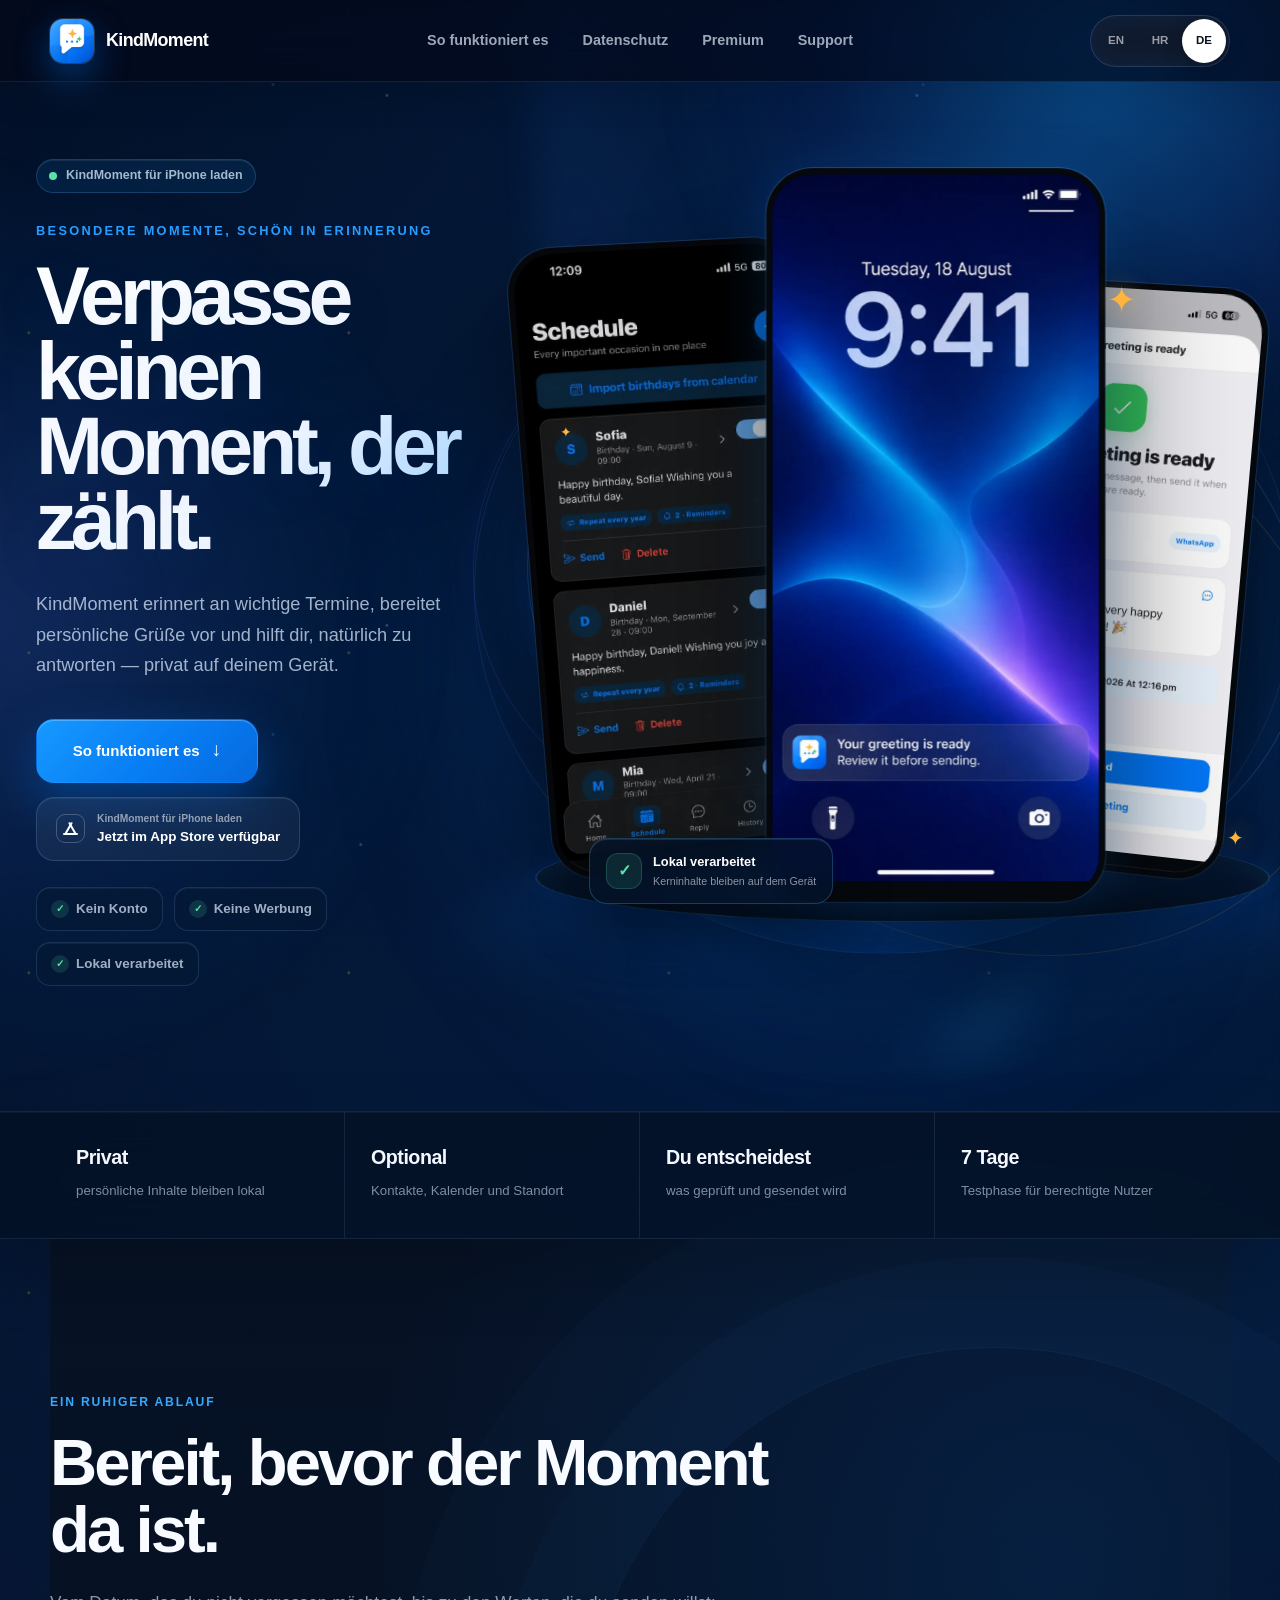
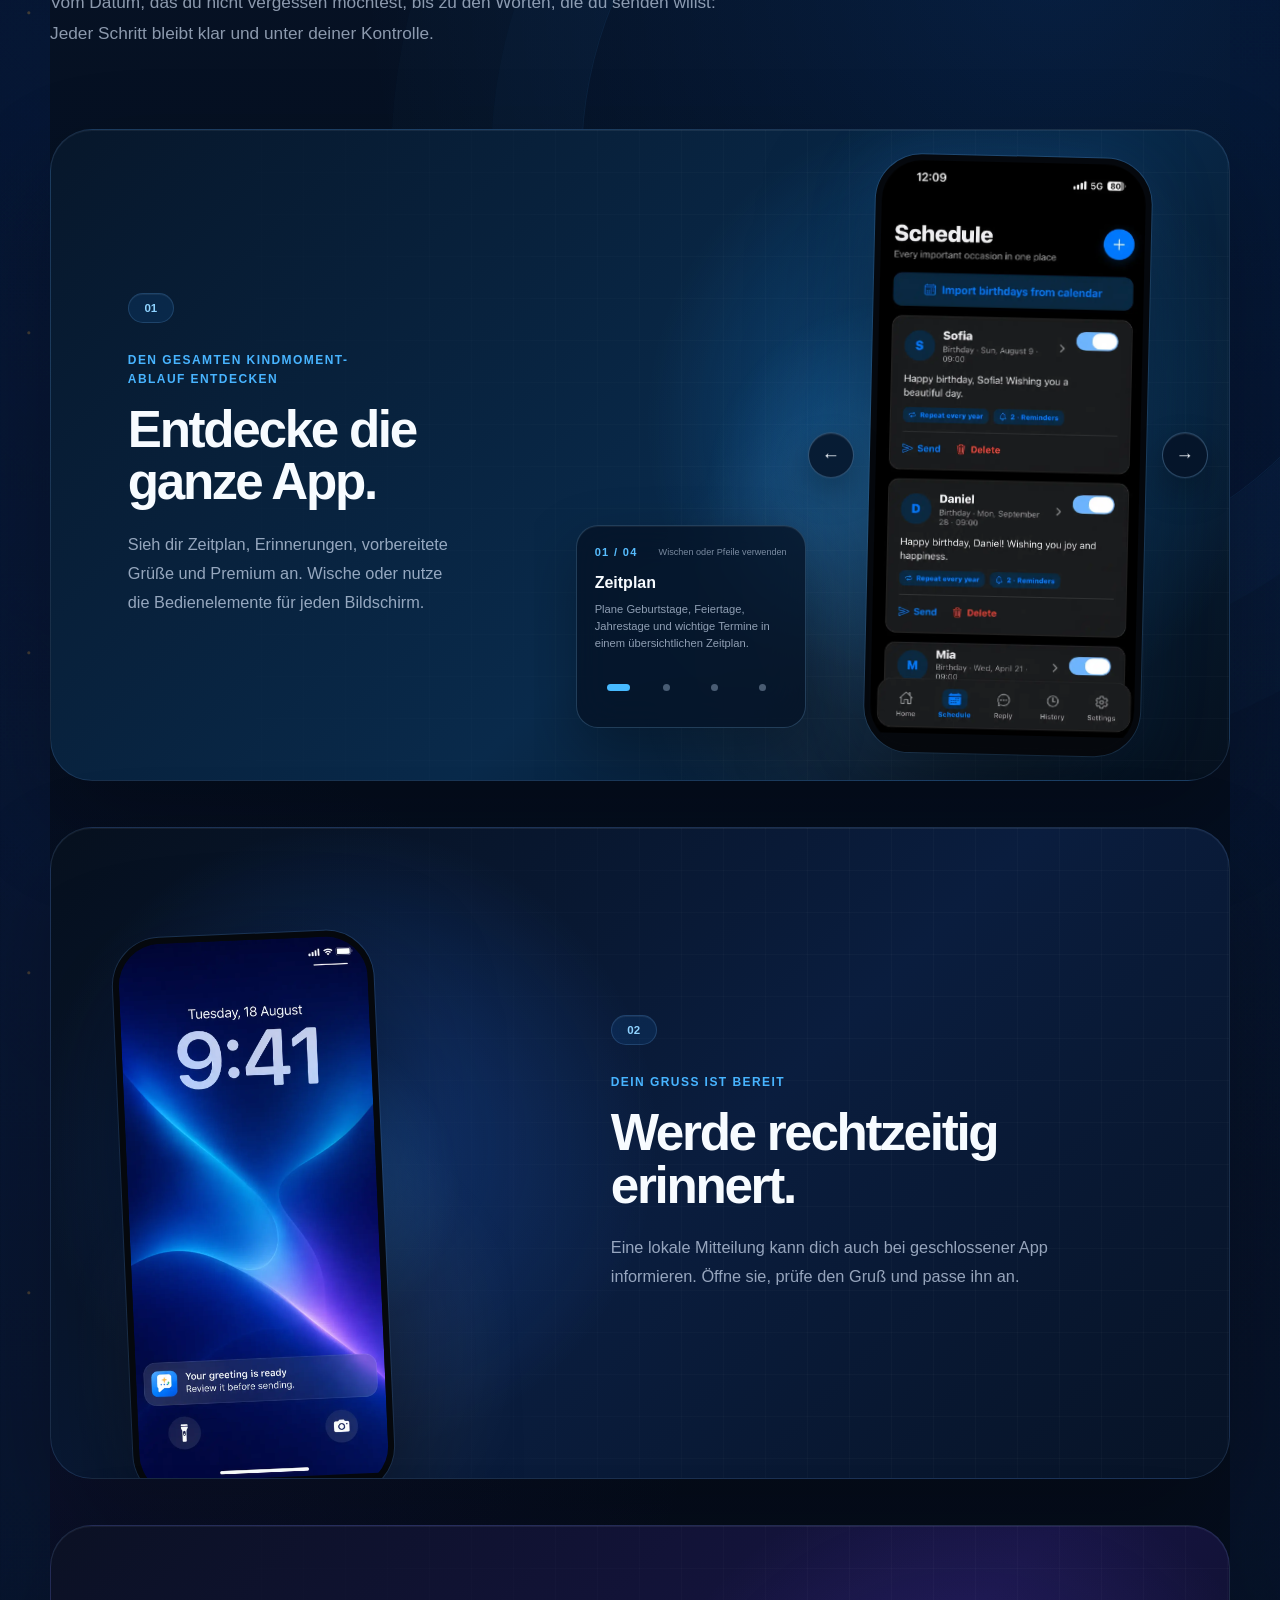
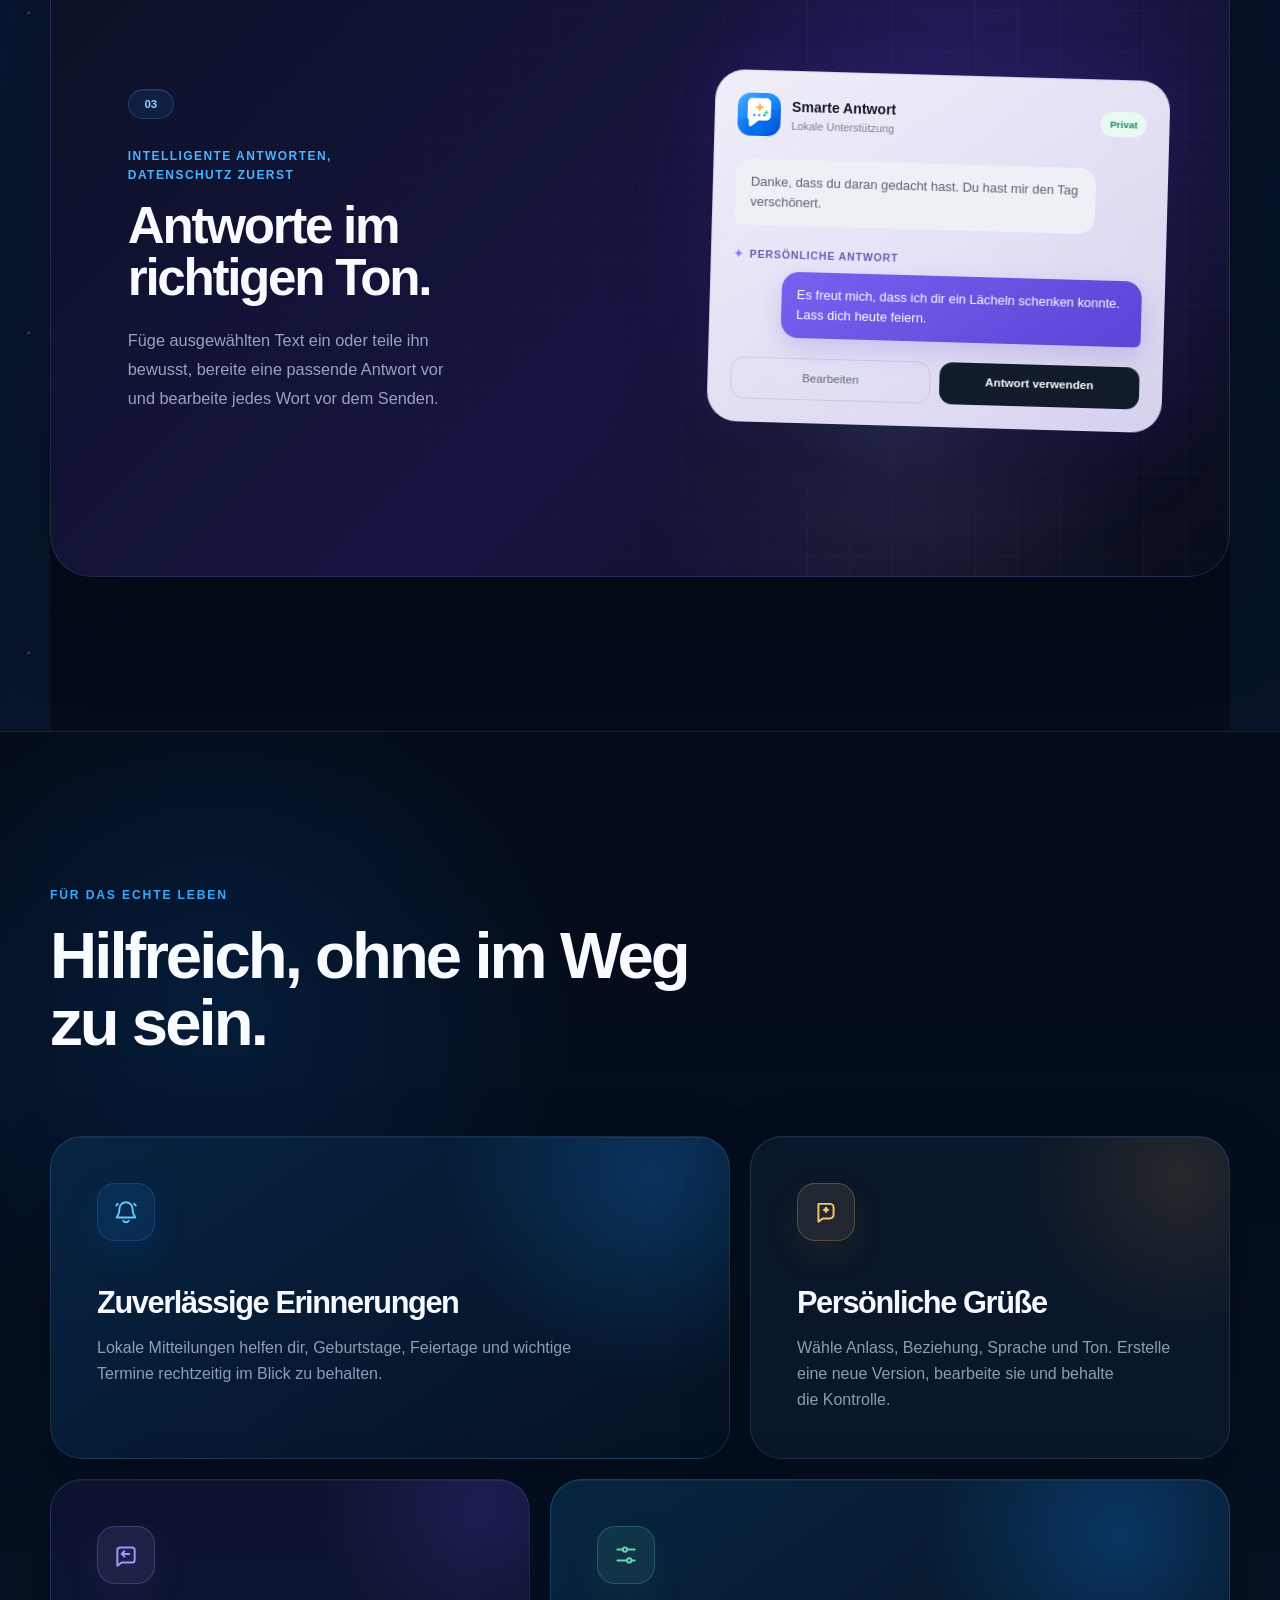
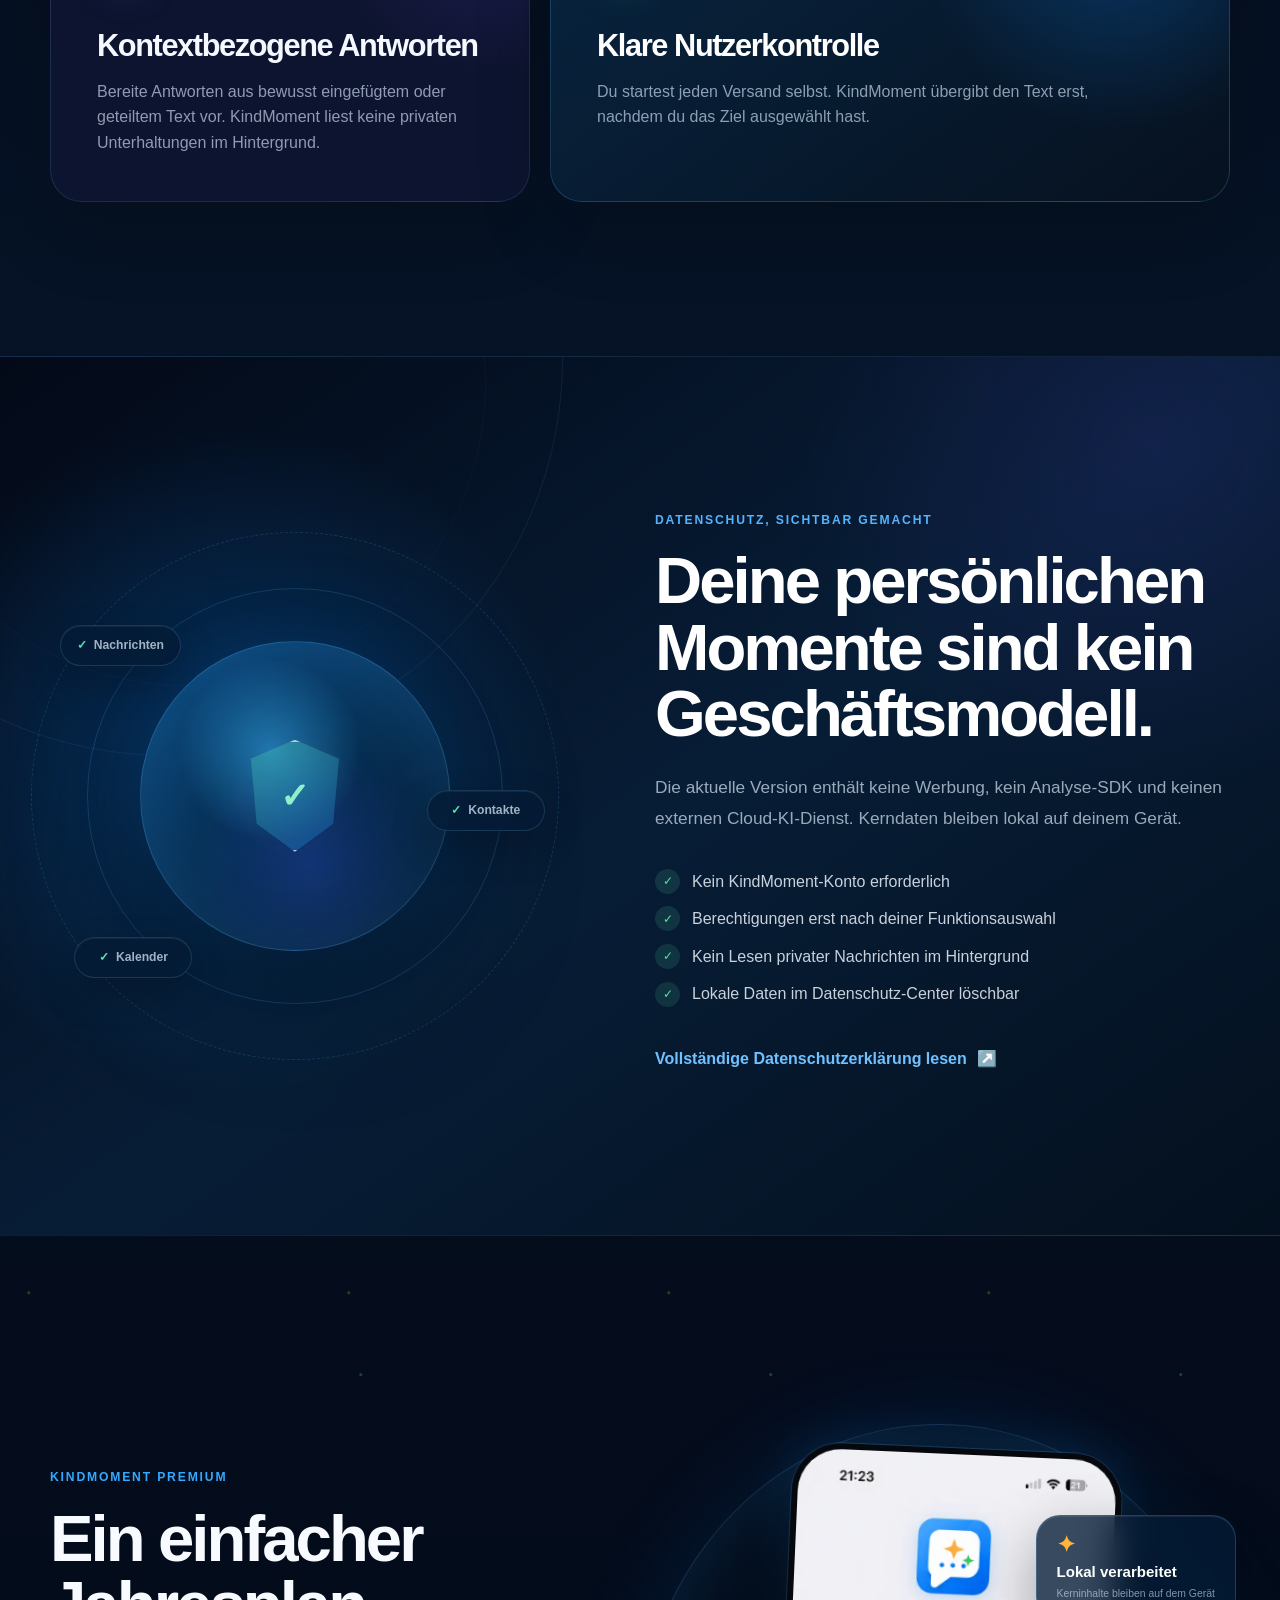
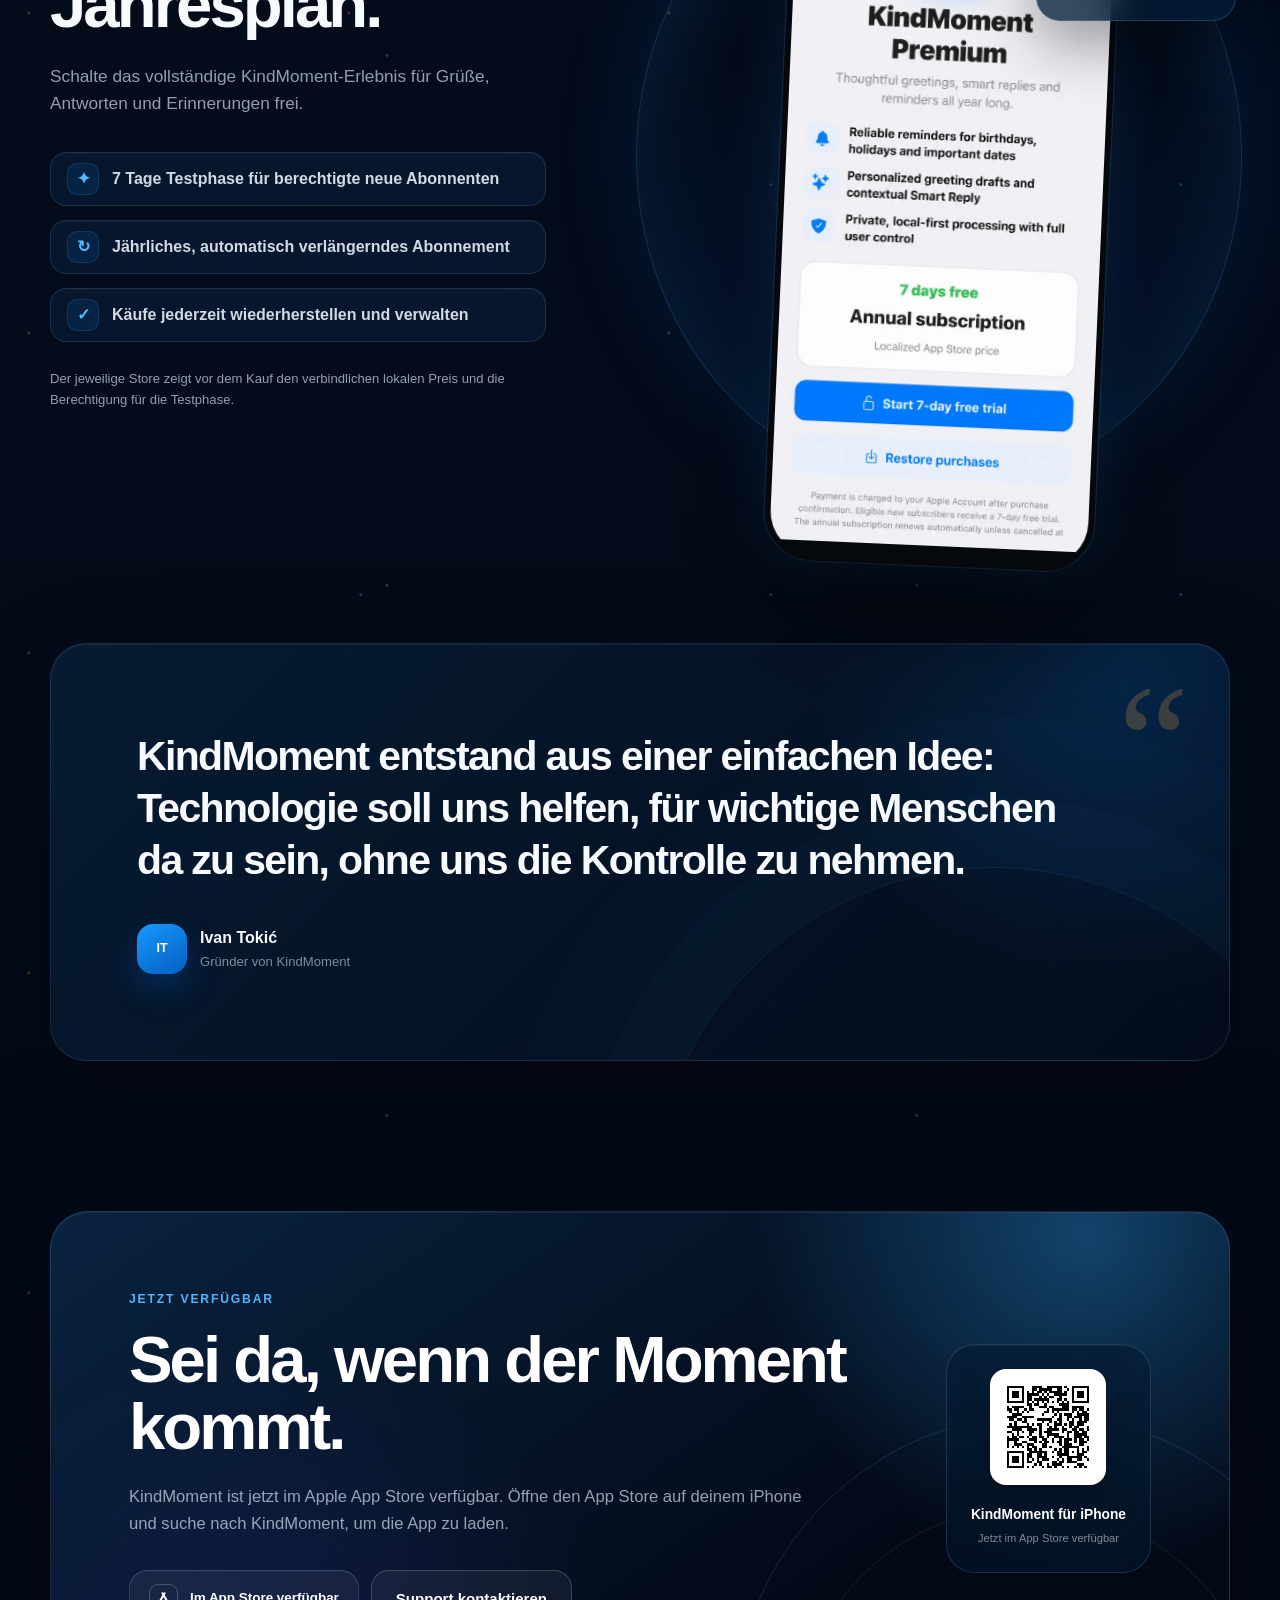
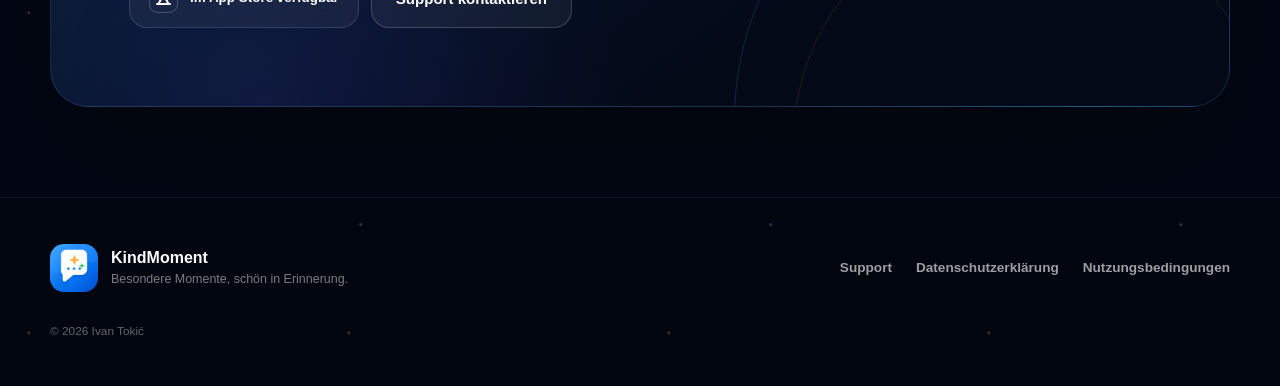
==== commit c3daf39c: "Fix App Store download link in de/index.html" ====
--- a/de/index.html
+++ b/de/index.html
@@ -119,4 +119,4 @@
 
 .__variable_geist_mono_1diim1n { --font-geist-mono: 'Geist Mono', sans-serif; }
 </style>
-<script src="/assets/section-anchor-scroll-fix-v3.js" defer></script></head><body class="__variable_geist_0tvmz3h __variable_geist_mono_1diim1n antialiased"><script type="application/ld+json">{"@context":"https://schema.org","@type":"WebSite","name":"KindMoment","url":"https://kindmoment.app/","description":"Thoughtful greetings, reliable reminders and privacy-first replies.","publisher":{"@type":"Person","name":"Ivan Tokić"}}</script><div class="site-shell" lang="de"><a class="skip-link" href="#main-content">Zum Hauptinhalt springen</a><div class="aurora aurora-one" aria-hidden="true"></div><div class="aurora aurora-two" aria-hidden="true"></div><header class="topbar"><a class="brand" href="/de" aria-label="KindMoment"><img src="/assets/kindmoment-icon.png" width="512" height="512" alt="" decoding="async"/><span>KindMoment</span></a><nav class="main-nav" aria-label="Hauptnavigation"><a href="#experience">So funktioniert es</a><a href="#privacy">Datenschutz</a><a href="#premium">Premium</a><a href="/support/">Support</a></nav><div class="language-switcher" aria-label="Sprache"><a href="/">EN</a><a href="/hr">HR</a><a href="/de" aria-current="page">DE</a></div></header><main id="main-content" tabindex="-1"><section class="hero section-width"><div class="hero-copy"><div class="launch-pill"><span class="pulse-dot" aria-hidden="true"></span>KindMoment für iPhone laden</div><p class="eyebrow">Besondere Momente, schön in Erinnerung</p><h1>Verpasse keinen Moment, der zählt.</h1><p class="hero-lead">KindMoment erinnert an wichtige Termine, bereitet persönliche Grüße vor und hilft dir, natürlich zu antworten — privat auf deinem Gerät.</p><div class="hero-actions"><a class="button button-primary" href="#experience">So funktioniert es<span aria-hidden="true">↓</span></a><button class="button button-store button-disabled" type="button" disabled=""><span class="store-mark" aria-hidden="true"><span></span><span></span><span></span></span><span><small>KindMoment für iPhone laden</small><strong>Jetzt im App Store verfügbar</strong></span></button></div><ul class="hero-trust" aria-label="KindMoment-Highlights"><li><span aria-hidden="true">✓</span>Kein Konto</li><li><span aria-hidden="true">✓</span>Keine Werbung</li><li><span aria-hidden="true">✓</span>Lokal verarbeitet</li></ul></div><div class="hero-stage" role="group" aria-label="Vorschau der KindMoment-App"><div class="stage-aura" aria-hidden="true"></div><div class="orbit orbit-one" aria-hidden="true"></div><div class="orbit orbit-two" aria-hidden="true"></div><div class="orbit orbit-three" aria-hidden="true"></div><div class="spark spark-one" aria-hidden="true">✦</div><div class="spark spark-two" aria-hidden="true">✦</div><div class="spark spark-three" aria-hidden="true">✦</div><div class="stage-platform" aria-hidden="true"></div><figure class="phone phone-schedule"><img class="real-app-screen" src="/assets/kindmoment-schedule-real.webp" width="851" height="1848" alt="Tour durch die KindMoment-App" loading="eager" fetchPriority="auto" decoding="async"/></figure><figure class="phone phone-greeting-ready"><img class="real-app-screen" src="/assets/kindmoment-greeting-ready-real.webp" width="946" height="2048" alt="Dein Gruß ist bereit. Prüfe und personalisiere ihn vor dem Senden." loading="eager" fetchPriority="auto" decoding="async"/></figure><figure class="phone phone-notification"><img class="real-app-screen" src="/assets/kindmoment-notification-real.webp" width="853" height="1844" alt="KindMoment-Erinnerung auf dem Sperrbildschirm" loading="eager" fetchPriority="high" decoding="async"/></figure><div class="privacy-chip"><span class="privacy-chip-icon" aria-hidden="true">✓</span><div><strong>Lokal verarbeitet</strong><span>Kerninhalte bleiben auf dem Gerät</span></div></div></div></section><section class="proof-strip" aria-label="KindMoment-Highlights"><div class="proof-grid section-width"><article><strong>Privat</strong><span>persönliche Inhalte bleiben lokal</span></article><article><strong>Optional</strong><span>Kontakte, Kalender und Standort</span></article><article><strong>Du entscheidest</strong><span>was geprüft und gesendet wird</span></article><article><strong>7 Tage</strong><span>Testphase für berechtigte Nutzer</span></article></div></section><section class="story section-width page-section" id="experience"><div class="section-heading"><p class="eyebrow">Ein ruhiger Ablauf</p><h2>Bereit, bevor der Moment da ist.</h2><p>Vom Datum, das du nicht vergessen möchtest, bis zu den Worten, die du senden willst: Jeder Schritt bleibt klar und unter deiner Kontrolle.</p></div><div class="story-stack"><article class="story-card story-card-1"><div class="story-content"><span class="story-number">01</span><p class="story-kicker">Den gesamten KindMoment-Ablauf entdecken</p><h3>Entdecke die ganze App.</h3><p class="story-body">Sieh dir Zeitplan, Erinnerungen, vorbereitete Grüße und Premium an. Wische oder nutze die Bedienelemente für jeden Bildschirm.</p></div><div class="story-visual"><div class="story-glow" aria-hidden="true"></div><div class="app-tour" role="region" aria-roledescription="Karussell" aria-label="KindMoment-App-Bildschirme entdecken" tabindex="0"><div class="app-tour-phone-wrap"><div class="app-tour-phone"><div class="app-tour-track" style="transform:translateX(-0%)"><figure class="app-tour-slide" aria-hidden="false"><img src="/assets/kindmoment-schedule-real.webp" width="851" height="1848" alt="Tour durch die KindMoment-App" loading="eager" decoding="async" draggable="false"/></figure><figure class="app-tour-slide" aria-hidden="true"><img src="/assets/kindmoment-notification-real.webp" width="853" height="1844" alt="" loading="lazy" decoding="async" draggable="false"/></figure><figure class="app-tour-slide" aria-hidden="true"><img src="/assets/kindmoment-greeting-ready-real.webp" width="946" height="2048" alt="" loading="lazy" decoding="async" draggable="false"/></figure><figure class="app-tour-slide" aria-hidden="true"><img src="/assets/kindmoment-premium-real.webp" width="720" height="1567" alt="" loading="lazy" decoding="async" draggable="false"/></figure></div></div><button class="app-tour-arrow app-tour-arrow-previous" type="button" aria-label="Vorheriger App-Bildschirm"><span aria-hidden="true">←</span></button><button class="app-tour-arrow app-tour-arrow-next" type="button" aria-label="Nächster App-Bildschirm"><span aria-hidden="true">→</span></button></div><div class="app-tour-meta"><div class="app-tour-status" role="status" aria-atomic="true"><div class="app-tour-meta-topline"><span>01<!-- --> /<!-- --> <!-- -->04</span><small>Wischen oder Pfeile verwenden</small></div><strong>Zeitplan</strong><p>Plane Geburtstage, Feiertage, Jahrestage und wichtige Termine in einem übersichtlichen Zeitplan.</p></div><div class="app-tour-dots" role="group" aria-label="KindMoment-App-Bildschirme entdecken"><button type="button" aria-label="Anzeigen: Zeitplan" aria-current="true"><span aria-hidden="true"></span></button><button type="button" aria-label="Anzeigen: Werde rechtzeitig erinnert."><span aria-hidden="true"></span></button><button type="button" aria-label="Anzeigen: Dein Gruß ist bereit"><span aria-hidden="true"></span></button><button type="button" aria-label="Anzeigen: KindMoment Premium"><span aria-hidden="true"></span></button></div></div></div></div></article><article class="story-card story-card-2"><div class="story-content"><span class="story-number">02</span><p class="story-kicker">Dein Gruß ist bereit</p><h3>Werde rechtzeitig erinnert.</h3><p class="story-body">Eine lokale Mitteilung kann dich auch bei geschlossener App informieren. Öffne sie, prüfe den Gruß und passe ihn an.</p></div><div class="story-visual"><div class="story-glow" aria-hidden="true"></div><figure class="story-phone story-phone-notification"><img class="real-app-screen" src="/assets/kindmoment-notification-real.webp" width="853" height="1844" alt="KindMoment-Erinnerung auf dem Sperrbildschirm" loading="lazy" fetchPriority="auto" decoding="async"/></figure></div></article><article class="story-card story-card-3"><div class="story-content"><span class="story-number">03</span><p class="story-kicker">Intelligente Antworten, Datenschutz zuerst</p><h3>Antworte im richtigen Ton.</h3><p class="story-body">Füge ausgewählten Text ein oder teile ihn bewusst, bereite eine passende Antwort vor und bearbeite jedes Wort vor dem Senden.</p></div><div class="story-visual"><div class="story-glow" aria-hidden="true"></div><div class="reply-demo" role="group" aria-label="KindMoment Vorschau einer kontextbezogenen Antwort"><div class="reply-demo-bar"><img src="/assets/kindmoment-icon.png" width="512" height="512" alt="" decoding="async"/><div><strong>Smarte Antwort</strong><span>Lokale Unterstützung</span></div><span class="reply-private">Privat</span></div><div class="message-bubble message-in">Danke, dass du daran gedacht hast. Du hast mir den Tag verschönert.</div><div class="reply-label"><span aria-hidden="true">✦</span> <!-- -->Persönliche Antwort</div><div class="message-bubble message-out">Es freut mich, dass ich dir ein Lächeln schenken konnte. Lass dich heute feiern.</div><div class="reply-actions"><span>Bearbeiten</span><strong>Antwort verwenden</strong></div></div></div></article></div></section><section class="features page-section"><div class="section-width"><div class="section-heading"><p class="eyebrow">Für das echte Leben</p><h2>Hilfreich, ohne im Weg zu sein.</h2></div><div class="feature-grid"><article class="feature-card "><span class="feature-icon" aria-hidden="true"><svg viewBox="0 0 24 24" fill="none" stroke="currentColor" stroke-width="1.8" stroke-linecap="round" stroke-linejoin="round" vector-effect="non-scaling-stroke" focusable="false" aria-hidden="true"><path d="M18 9a6 6 0 0 0-12 0c0 6-2.5 6.8-2.5 8h17c0-1.2-2.5-2-2.5-8Z"></path><path d="M9.5 20a2.8 2.8 0 0 0 5 0"></path><path d="m4.5 4.5-1.5 1.5M19.5 4.5 21 6"></path></svg></span><h3>Zuverlässige Erinnerungen</h3><p>Lokale Mitteilungen helfen dir, Geburtstage, Feiertage und wichtige Termine rechtzeitig im Blick zu behalten.</p></article><article class="feature-card "><span class="feature-icon" aria-hidden="true"><svg viewBox="0 0 24 24" fill="none" stroke="currentColor" stroke-width="1.8" stroke-linecap="round" stroke-linejoin="round" vector-effect="non-scaling-stroke" focusable="false" aria-hidden="true"><path d="M5 4.5h10.5A3.5 3.5 0 0 1 19 8v6.5a3.5 3.5 0 0 1-3.5 3.5H9l-4 3V4.5Z"></path><path d="m12 8 .55 1.45L14 10l-1.45.55L12 12l-.55-1.45L10 10l1.45-.55L12 8Z"></path></svg></span><h3>Persönliche Grüße</h3><p>Wähle Anlass, Beziehung, Sprache und Ton. Erstelle eine neue Version, bearbeite sie und behalte die Kontrolle.</p></article><article class="feature-card "><span class="feature-icon" aria-hidden="true"><svg viewBox="0 0 24 24" fill="none" stroke="currentColor" stroke-width="1.8" stroke-linecap="round" stroke-linejoin="round" vector-effect="non-scaling-stroke" focusable="false" aria-hidden="true"><path d="M20 16.5a2.5 2.5 0 0 1-2.5 2.5H8l-4 3V7.5A2.5 2.5 0 0 1 6.5 5h11A2.5 2.5 0 0 1 20 7.5Z"></path><path d="M15 11H8m2.5-2.5L8 11l2.5 2.5"></path></svg></span><h3>Kontextbezogene Antworten</h3><p>Bereite Antworten aus bewusst eingefügtem oder geteiltem Text vor. KindMoment liest keine privaten Unterhaltungen im Hintergrund.</p></article><article class="feature-card feature-dark"><span class="feature-icon" aria-hidden="true"><svg viewBox="0 0 24 24" fill="none" stroke="currentColor" stroke-width="1.8" stroke-linecap="round" stroke-linejoin="round" vector-effect="non-scaling-stroke" focusable="false" aria-hidden="true"><path d="M4 7h5m4 0h7M4 17h9m4 0h3"></path><circle cx="11" cy="7" r="2"></circle><circle cx="15" cy="17" r="2"></circle></svg></span><h3>Klare Nutzerkontrolle</h3><p>Du startest jeden Versand selbst. KindMoment übergibt den Text erst, nachdem du das Ziel ausgewählt hast.</p></article></div></div></section><section class="privacy-section page-section" id="privacy"><div class="section-width privacy-layout"><div class="privacy-visual" aria-hidden="true"><div class="shield-orb"><div class="shield">✓</div><span class="shield-ring shield-ring-one"></span><span class="shield-ring shield-ring-two"></span></div><span class="data-pill data-pill-one">Nachrichten</span><span class="data-pill data-pill-two">Kontakte</span><span class="data-pill data-pill-three">Kalender</span></div><div class="privacy-copy"><p class="eyebrow eyebrow-light">Datenschutz, sichtbar gemacht</p><h2>Deine persönlichen Momente sind kein Geschäftsmodell.</h2><p class="privacy-lead">Die aktuelle Version enthält keine Werbung, kein Analyse-SDK und keinen externen Cloud-KI-Dienst. Kerndaten bleiben lokal auf deinem Gerät.</p><ul><li><span aria-hidden="true">✓</span>Kein KindMoment-Konto erforderlich</li><li><span aria-hidden="true">✓</span>Berechtigungen erst nach deiner Funktionsauswahl</li><li><span aria-hidden="true">✓</span>Kein Lesen privater Nachrichten im Hintergrund</li><li><span aria-hidden="true">✓</span>Lokale Daten im Datenschutz-Center löschbar</li></ul><a class="text-link light-link" href="/privacy.html">Vollständige Datenschutzerklärung lesen<!-- --> <span aria-hidden="true">↗</span></a></div></div></section><section class="premium-section section-width page-section" id="premium"><div class="premium-copy"><p class="eyebrow">KindMoment Premium</p><h2>Ein einfacher Jahresplan.</h2><p>Schalte das vollständige KindMoment-Erlebnis für Grüße, Antworten und Erinnerungen frei.</p><ul class="premium-list"><li><span aria-hidden="true">✦</span>7 Tage Testphase für berechtigte neue Abonnenten</li><li><span aria-hidden="true">↻</span>Jährliches, automatisch verlängerndes Abonnement</li><li><span aria-hidden="true">✓</span>Käufe jederzeit wiederherstellen und verwalten</li></ul><p class="premium-note">Der jeweilige Store zeigt vor dem Kauf den verbindlichen lokalen Preis und die Berechtigung für die Testphase.</p></div><div class="premium-visual"><div class="premium-halo" aria-hidden="true"></div><figure class="premium-phone"><img class="real-app-screen" src="/assets/kindmoment-premium-real.webp" width="720" height="1567" alt="KindMoment Premium" loading="lazy" fetchPriority="auto" decoding="async"/></figure><div class="premium-badge" aria-hidden="true"><span>✦</span><strong>Lokal verarbeitet</strong><small>Kerninhalte bleiben auf dem Gerät</small></div></div></section><section class="founder-section section-width"><h2 class="sr-only">Gründer von KindMoment</h2><div class="founder-mark" aria-hidden="true">“</div><blockquote>KindMoment entstand aus einer einfachen Idee: Technologie soll uns helfen, für wichtige Menschen da zu sein, ohne uns die Kontrolle zu nehmen.</blockquote><div class="founder-person"><div class="founder-monogram" aria-hidden="true">IT</div><div><strong>Ivan Tokić</strong><span>Gründer von KindMoment</span></div></div></section><section class="launch-section section-width" id="help"><div class="launch-copy"><p class="eyebrow eyebrow-light">Jetzt verfügbar</p><h2>Sei da, wenn der Moment kommt.</h2><p>KindMoment ist jetzt im Apple App Store verfügbar. Öffne den App Store auf deinem iPhone und suche nach KindMoment, um die App zu laden.</p><div class="launch-actions"><a class="button button-store" href="https://apps.apple.com/app/kindmoment/id6790472602" target="_blank" rel="noreferrer"><span class="store-mark" aria-hidden="true"><span></span><span></span><span></span></span><strong>Im App Store verfügbar</strong></a><a class="button button-outline-light" href="mailto:tokicx@gmail.com?subject=KindMoment%20Support">Support kontaktieren</a></div></div><a class="qr-placeholder" href="https://apps.apple.com/app/kindmoment/id6790472602" target="_blank" rel="noreferrer" aria-label="Jetzt im App Store verfügbar"><img class="app-store-qr" src="/assets/kindmoment-app-store-qr.svg" alt="" width="512" height="512"/><strong>KindMoment für iPhone</strong><span>Jetzt im App Store verfügbar</span></a></section></main><footer class="footer"><div class="section-width footer-layout"><div class="footer-brand"><img src="/assets/kindmoment-icon.png" width="512" height="512" alt="" loading="lazy" decoding="async"/><div><strong>KindMoment</strong><span>Besondere Momente, schön in Erinnerung.</span></div></div><div class="footer-links"><a href="/support/">Support</a><a href="/privacy.html">Datenschutzerklärung</a><a href="/terms.html">Nutzungsbedingungen</a></div><p>© 2026 Ivan Tokić</p></div></footer></div><script src="/assets/static-interactions-v1.js" defer></script></body></html>+<script src="/assets/section-anchor-scroll-fix-v3.js" defer></script></head><body class="__variable_geist_0tvmz3h __variable_geist_mono_1diim1n antialiased"><script type="application/ld+json">{"@context":"https://schema.org","@type":"WebSite","name":"KindMoment","url":"https://kindmoment.app/","description":"Thoughtful greetings, reliable reminders and privacy-first replies.","publisher":{"@type":"Person","name":"Ivan Tokić"}}</script><div class="site-shell" lang="de"><a class="skip-link" href="#main-content">Zum Hauptinhalt springen</a><div class="aurora aurora-one" aria-hidden="true"></div><div class="aurora aurora-two" aria-hidden="true"></div><header class="topbar"><a class="brand" href="/de" aria-label="KindMoment"><img src="/assets/kindmoment-icon.png" width="512" height="512" alt="" decoding="async"/><span>KindMoment</span></a><nav class="main-nav" aria-label="Hauptnavigation"><a href="#experience">So funktioniert es</a><a href="#privacy">Datenschutz</a><a href="#premium">Premium</a><a href="/support/">Support</a></nav><div class="language-switcher" aria-label="Sprache"><a href="/">EN</a><a href="/hr">HR</a><a href="/de" aria-current="page">DE</a></div></header><main id="main-content" tabindex="-1"><section class="hero section-width"><div class="hero-copy"><div class="launch-pill"><span class="pulse-dot" aria-hidden="true"></span>KindMoment für iPhone laden</div><p class="eyebrow">Besondere Momente, schön in Erinnerung</p><h1>Verpasse keinen Moment, der zählt.</h1><p class="hero-lead">KindMoment erinnert an wichtige Termine, bereitet persönliche Grüße vor und hilft dir, natürlich zu antworten — privat auf deinem Gerät.</p><div class="hero-actions"><a class="button button-primary" href="#experience">So funktioniert es<span aria-hidden="true">↓</span></a><a class="button button-store" href="https://apps.apple.com/app/kindmoment/id6790472602"><span class="store-mark" aria-hidden="true"><span></span><span></span><span></span></span><span><small>KindMoment für iPhone laden</small><strong>Jetzt im App Store verfügbar</strong></span></a></div><ul class="hero-trust" aria-label="KindMoment-Highlights"><li><span aria-hidden="true">✓</span>Kein Konto</li><li><span aria-hidden="true">✓</span>Keine Werbung</li><li><span aria-hidden="true">✓</span>Lokal verarbeitet</li></ul></div><div class="hero-stage" role="group" aria-label="Vorschau der KindMoment-App"><div class="stage-aura" aria-hidden="true"></div><div class="orbit orbit-one" aria-hidden="true"></div><div class="orbit orbit-two" aria-hidden="true"></div><div class="orbit orbit-three" aria-hidden="true"></div><div class="spark spark-one" aria-hidden="true">✦</div><div class="spark spark-two" aria-hidden="true">✦</div><div class="spark spark-three" aria-hidden="true">✦</div><div class="stage-platform" aria-hidden="true"></div><figure class="phone phone-schedule"><img class="real-app-screen" src="/assets/kindmoment-schedule-real.webp" width="851" height="1848" alt="Tour durch die KindMoment-App" loading="eager" fetchPriority="auto" decoding="async"/></figure><figure class="phone phone-greeting-ready"><img class="real-app-screen" src="/assets/kindmoment-greeting-ready-real.webp" width="946" height="2048" alt="Dein Gruß ist bereit. Prüfe und personalisiere ihn vor dem Senden." loading="eager" fetchPriority="auto" decoding="async"/></figure><figure class="phone phone-notification"><img class="real-app-screen" src="/assets/kindmoment-notification-real.webp" width="853" height="1844" alt="KindMoment-Erinnerung auf dem Sperrbildschirm" loading="eager" fetchPriority="high" decoding="async"/></figure><div class="privacy-chip"><span class="privacy-chip-icon" aria-hidden="true">✓</span><div><strong>Lokal verarbeitet</strong><span>Kerninhalte bleiben auf dem Gerät</span></div></div></div></section><section class="proof-strip" aria-label="KindMoment-Highlights"><div class="proof-grid section-width"><article><strong>Privat</strong><span>persönliche Inhalte bleiben lokal</span></article><article><strong>Optional</strong><span>Kontakte, Kalender und Standort</span></article><article><strong>Du entscheidest</strong><span>was geprüft und gesendet wird</span></article><article><strong>7 Tage</strong><span>Testphase für berechtigte Nutzer</span></article></div></section><section class="story section-width page-section" id="experience"><div class="section-heading"><p class="eyebrow">Ein ruhiger Ablauf</p><h2>Bereit, bevor der Moment da ist.</h2><p>Vom Datum, das du nicht vergessen möchtest, bis zu den Worten, die du senden willst: Jeder Schritt bleibt klar und unter deiner Kontrolle.</p></div><div class="story-stack"><article class="story-card story-card-1"><div class="story-content"><span class="story-number">01</span><p class="story-kicker">Den gesamten KindMoment-Ablauf entdecken</p><h3>Entdecke die ganze App.</h3><p class="story-body">Sieh dir Zeitplan, Erinnerungen, vorbereitete Grüße und Premium an. Wische oder nutze die Bedienelemente für jeden Bildschirm.</p></div><div class="story-visual"><div class="story-glow" aria-hidden="true"></div><div class="app-tour" role="region" aria-roledescription="Karussell" aria-label="KindMoment-App-Bildschirme entdecken" tabindex="0"><div class="app-tour-phone-wrap"><div class="app-tour-phone"><div class="app-tour-track" style="transform:translateX(-0%)"><figure class="app-tour-slide" aria-hidden="false"><img src="/assets/kindmoment-schedule-real.webp" width="851" height="1848" alt="Tour durch die KindMoment-App" loading="eager" decoding="async" draggable="false"/></figure><figure class="app-tour-slide" aria-hidden="true"><img src="/assets/kindmoment-notification-real.webp" width="853" height="1844" alt="" loading="lazy" decoding="async" draggable="false"/></figure><figure class="app-tour-slide" aria-hidden="true"><img src="/assets/kindmoment-greeting-ready-real.webp" width="946" height="2048" alt="" loading="lazy" decoding="async" draggable="false"/></figure><figure class="app-tour-slide" aria-hidden="true"><img src="/assets/kindmoment-premium-real.webp" width="720" height="1567" alt="" loading="lazy" decoding="async" draggable="false"/></figure></div></div><button class="app-tour-arrow app-tour-arrow-previous" type="button" aria-label="Vorheriger App-Bildschirm"><span aria-hidden="true">←</span></button><button class="app-tour-arrow app-tour-arrow-next" type="button" aria-label="Nächster App-Bildschirm"><span aria-hidden="true">→</span></button></div><div class="app-tour-meta"><div class="app-tour-status" role="status" aria-atomic="true"><div class="app-tour-meta-topline"><span>01<!-- --> /<!-- --> <!-- -->04</span><small>Wischen oder Pfeile verwenden</small></div><strong>Zeitplan</strong><p>Plane Geburtstage, Feiertage, Jahrestage und wichtige Termine in einem übersichtlichen Zeitplan.</p></div><div class="app-tour-dots" role="group" aria-label="KindMoment-App-Bildschirme entdecken"><button type="button" aria-label="Anzeigen: Zeitplan" aria-current="true"><span aria-hidden="true"></span></button><button type="button" aria-label="Anzeigen: Werde rechtzeitig erinnert."><span aria-hidden="true"></span></button><button type="button" aria-label="Anzeigen: Dein Gruß ist bereit"><span aria-hidden="true"></span></button><button type="button" aria-label="Anzeigen: KindMoment Premium"><span aria-hidden="true"></span></button></div></div></div></div></article><article class="story-card story-card-2"><div class="story-content"><span class="story-number">02</span><p class="story-kicker">Dein Gruß ist bereit</p><h3>Werde rechtzeitig erinnert.</h3><p class="story-body">Eine lokale Mitteilung kann dich auch bei geschlossener App informieren. Öffne sie, prüfe den Gruß und passe ihn an.</p></div><div class="story-visual"><div class="story-glow" aria-hidden="true"></div><figure class="story-phone story-phone-notification"><img class="real-app-screen" src="/assets/kindmoment-notification-real.webp" width="853" height="1844" alt="KindMoment-Erinnerung auf dem Sperrbildschirm" loading="lazy" fetchPriority="auto" decoding="async"/></figure></div></article><article class="story-card story-card-3"><div class="story-content"><span class="story-number">03</span><p class="story-kicker">Intelligente Antworten, Datenschutz zuerst</p><h3>Antworte im richtigen Ton.</h3><p class="story-body">Füge ausgewählten Text ein oder teile ihn bewusst, bereite eine passende Antwort vor und bearbeite jedes Wort vor dem Senden.</p></div><div class="story-visual"><div class="story-glow" aria-hidden="true"></div><div class="reply-demo" role="group" aria-label="KindMoment Vorschau einer kontextbezogenen Antwort"><div class="reply-demo-bar"><img src="/assets/kindmoment-icon.png" width="512" height="512" alt="" decoding="async"/><div><strong>Smarte Antwort</strong><span>Lokale Unterstützung</span></div><span class="reply-private">Privat</span></div><div class="message-bubble message-in">Danke, dass du daran gedacht hast. Du hast mir den Tag verschönert.</div><div class="reply-label"><span aria-hidden="true">✦</span> <!-- -->Persönliche Antwort</div><div class="message-bubble message-out">Es freut mich, dass ich dir ein Lächeln schenken konnte. Lass dich heute feiern.</div><div class="reply-actions"><span>Bearbeiten</span><strong>Antwort verwenden</strong></div></div></div></article></div></section><section class="features page-section"><div class="section-width"><div class="section-heading"><p class="eyebrow">Für das echte Leben</p><h2>Hilfreich, ohne im Weg zu sein.</h2></div><div class="feature-grid"><article class="feature-card "><span class="feature-icon" aria-hidden="true"><svg viewBox="0 0 24 24" fill="none" stroke="currentColor" stroke-width="1.8" stroke-linecap="round" stroke-linejoin="round" vector-effect="non-scaling-stroke" focusable="false" aria-hidden="true"><path d="M18 9a6 6 0 0 0-12 0c0 6-2.5 6.8-2.5 8h17c0-1.2-2.5-2-2.5-8Z"></path><path d="M9.5 20a2.8 2.8 0 0 0 5 0"></path><path d="m4.5 4.5-1.5 1.5M19.5 4.5 21 6"></path></svg></span><h3>Zuverlässige Erinnerungen</h3><p>Lokale Mitteilungen helfen dir, Geburtstage, Feiertage und wichtige Termine rechtzeitig im Blick zu behalten.</p></article><article class="feature-card "><span class="feature-icon" aria-hidden="true"><svg viewBox="0 0 24 24" fill="none" stroke="currentColor" stroke-width="1.8" stroke-linecap="round" stroke-linejoin="round" vector-effect="non-scaling-stroke" focusable="false" aria-hidden="true"><path d="M5 4.5h10.5A3.5 3.5 0 0 1 19 8v6.5a3.5 3.5 0 0 1-3.5 3.5H9l-4 3V4.5Z"></path><path d="m12 8 .55 1.45L14 10l-1.45.55L12 12l-.55-1.45L10 10l1.45-.55L12 8Z"></path></svg></span><h3>Persönliche Grüße</h3><p>Wähle Anlass, Beziehung, Sprache und Ton. Erstelle eine neue Version, bearbeite sie und behalte die Kontrolle.</p></article><article class="feature-card "><span class="feature-icon" aria-hidden="true"><svg viewBox="0 0 24 24" fill="none" stroke="currentColor" stroke-width="1.8" stroke-linecap="round" stroke-linejoin="round" vector-effect="non-scaling-stroke" focusable="false" aria-hidden="true"><path d="M20 16.5a2.5 2.5 0 0 1-2.5 2.5H8l-4 3V7.5A2.5 2.5 0 0 1 6.5 5h11A2.5 2.5 0 0 1 20 7.5Z"></path><path d="M15 11H8m2.5-2.5L8 11l2.5 2.5"></path></svg></span><h3>Kontextbezogene Antworten</h3><p>Bereite Antworten aus bewusst eingefügtem oder geteiltem Text vor. KindMoment liest keine privaten Unterhaltungen im Hintergrund.</p></article><article class="feature-card feature-dark"><span class="feature-icon" aria-hidden="true"><svg viewBox="0 0 24 24" fill="none" stroke="currentColor" stroke-width="1.8" stroke-linecap="round" stroke-linejoin="round" vector-effect="non-scaling-stroke" focusable="false" aria-hidden="true"><path d="M4 7h5m4 0h7M4 17h9m4 0h3"></path><circle cx="11" cy="7" r="2"></circle><circle cx="15" cy="17" r="2"></circle></svg></span><h3>Klare Nutzerkontrolle</h3><p>Du startest jeden Versand selbst. KindMoment übergibt den Text erst, nachdem du das Ziel ausgewählt hast.</p></article></div></div></section><section class="privacy-section page-section" id="privacy"><div class="section-width privacy-layout"><div class="privacy-visual" aria-hidden="true"><div class="shield-orb"><div class="shield">✓</div><span class="shield-ring shield-ring-one"></span><span class="shield-ring shield-ring-two"></span></div><span class="data-pill data-pill-one">Nachrichten</span><span class="data-pill data-pill-two">Kontakte</span><span class="data-pill data-pill-three">Kalender</span></div><div class="privacy-copy"><p class="eyebrow eyebrow-light">Datenschutz, sichtbar gemacht</p><h2>Deine persönlichen Momente sind kein Geschäftsmodell.</h2><p class="privacy-lead">Die aktuelle Version enthält keine Werbung, kein Analyse-SDK und keinen externen Cloud-KI-Dienst. Kerndaten bleiben lokal auf deinem Gerät.</p><ul><li><span aria-hidden="true">✓</span>Kein KindMoment-Konto erforderlich</li><li><span aria-hidden="true">✓</span>Berechtigungen erst nach deiner Funktionsauswahl</li><li><span aria-hidden="true">✓</span>Kein Lesen privater Nachrichten im Hintergrund</li><li><span aria-hidden="true">✓</span>Lokale Daten im Datenschutz-Center löschbar</li></ul><a class="text-link light-link" href="/privacy.html">Vollständige Datenschutzerklärung lesen<!-- --> <span aria-hidden="true">↗</span></a></div></div></section><section class="premium-section section-width page-section" id="premium"><div class="premium-copy"><p class="eyebrow">KindMoment Premium</p><h2>Ein einfacher Jahresplan.</h2><p>Schalte das vollständige KindMoment-Erlebnis für Grüße, Antworten und Erinnerungen frei.</p><ul class="premium-list"><li><span aria-hidden="true">✦</span>7 Tage Testphase für berechtigte neue Abonnenten</li><li><span aria-hidden="true">↻</span>Jährliches, automatisch verlängerndes Abonnement</li><li><span aria-hidden="true">✓</span>Käufe jederzeit wiederherstellen und verwalten</li></ul><p class="premium-note">Der jeweilige Store zeigt vor dem Kauf den verbindlichen lokalen Preis und die Berechtigung für die Testphase.</p></div><div class="premium-visual"><div class="premium-halo" aria-hidden="true"></div><figure class="premium-phone"><img class="real-app-screen" src="/assets/kindmoment-premium-real.webp" width="720" height="1567" alt="KindMoment Premium" loading="lazy" fetchPriority="auto" decoding="async"/></figure><div class="premium-badge" aria-hidden="true"><span>✦</span><strong>Lokal verarbeitet</strong><small>Kerninhalte bleiben auf dem Gerät</small></div></div></section><section class="founder-section section-width"><h2 class="sr-only">Gründer von KindMoment</h2><div class="founder-mark" aria-hidden="true">“</div><blockquote>KindMoment entstand aus einer einfachen Idee: Technologie soll uns helfen, für wichtige Menschen da zu sein, ohne uns die Kontrolle zu nehmen.</blockquote><div class="founder-person"><div class="founder-monogram" aria-hidden="true">IT</div><div><strong>Ivan Tokić</strong><span>Gründer von KindMoment</span></div></div></section><section class="launch-section section-width" id="help"><div class="launch-copy"><p class="eyebrow eyebrow-light">Jetzt verfügbar</p><h2>Sei da, wenn der Moment kommt.</h2><p>KindMoment ist jetzt im Apple App Store verfügbar. Öffne den App Store auf deinem iPhone und suche nach KindMoment, um die App zu laden.</p><div class="launch-actions"><a class="button button-store" href="https://apps.apple.com/app/kindmoment/id6790472602"><span class="store-mark" aria-hidden="true"><span></span><span></span><span></span></span><strong>Im App Store verfügbar</strong></a><a class="button button-outline-light" href="mailto:tokicx@gmail.com?subject=KindMoment%20Support">Support kontaktieren</a></div></div><a class="qr-placeholder" href="https://apps.apple.com/app/kindmoment/id6790472602" aria-label="Jetzt im App Store verfügbar"><img class="app-store-qr" src="/assets/kindmoment-app-store-qr.svg" alt="" width="512" height="512"/><strong>KindMoment für iPhone</strong><span>Jetzt im App Store verfügbar</span></a></section></main><footer class="footer"><div class="section-width footer-layout"><div class="footer-brand"><img src="/assets/kindmoment-icon.png" width="512" height="512" alt="" loading="lazy" decoding="async"/><div><strong>KindMoment</strong><span>Besondere Momente, schön in Erinnerung.</span></div></div><div class="footer-links"><a href="/support/">Support</a><a href="/privacy.html">Datenschutzerklärung</a><a href="/terms.html">Nutzungsbedingungen</a></div><p>© 2026 Ivan Tokić</p></div></footer></div><script src="/assets/static-interactions-v1.js" defer></script></body></html>
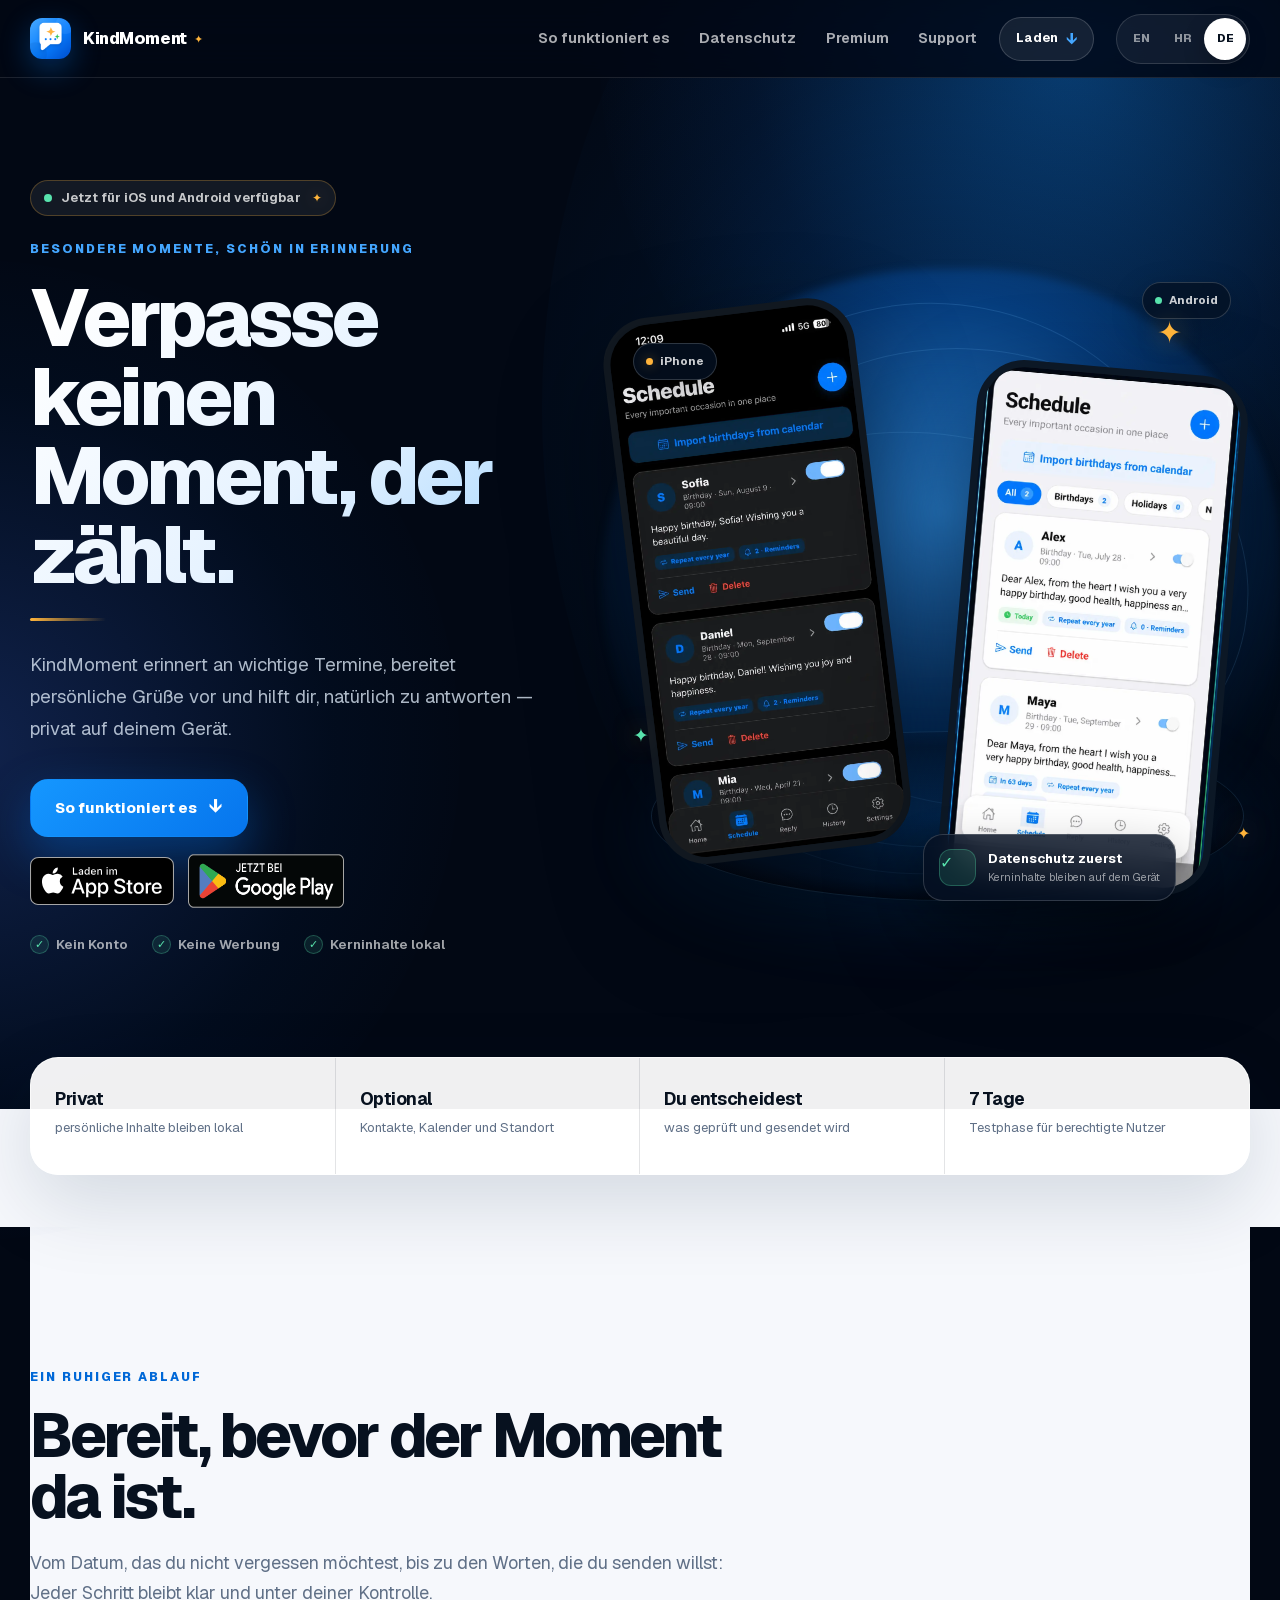
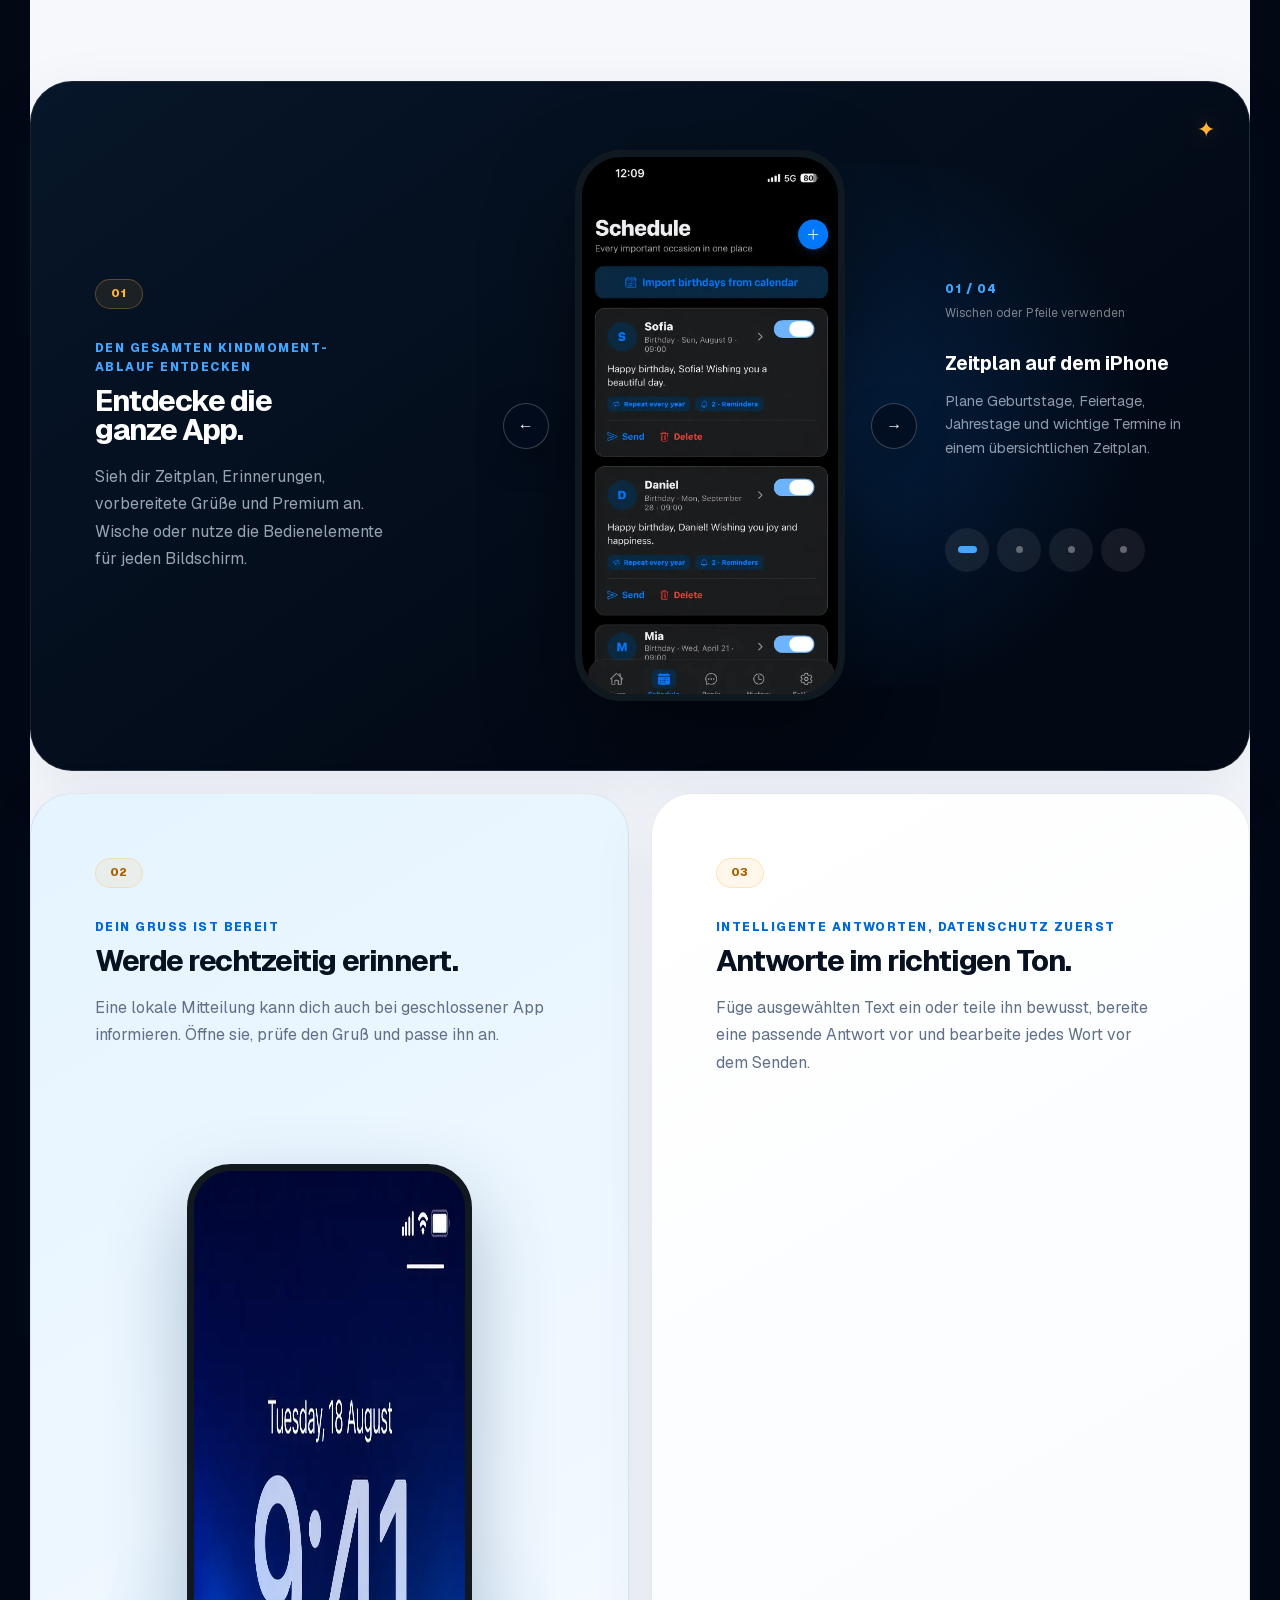
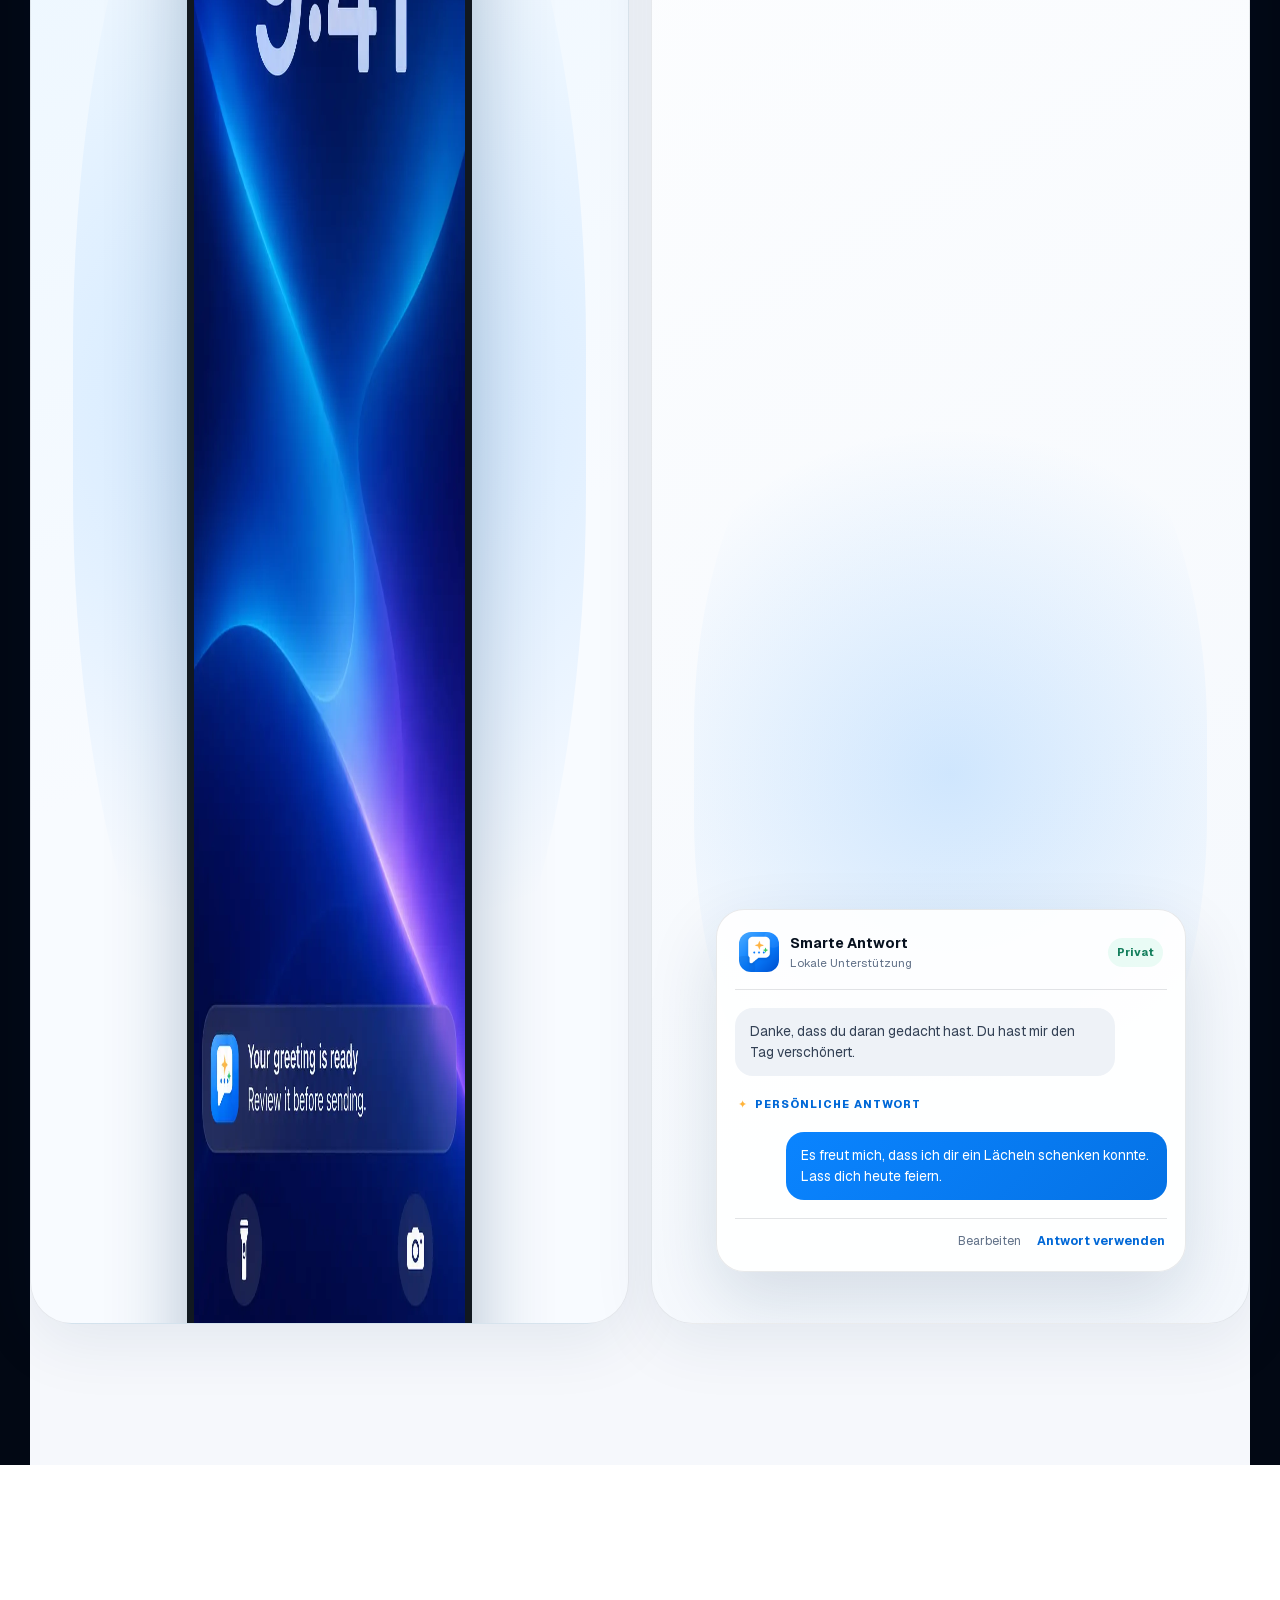
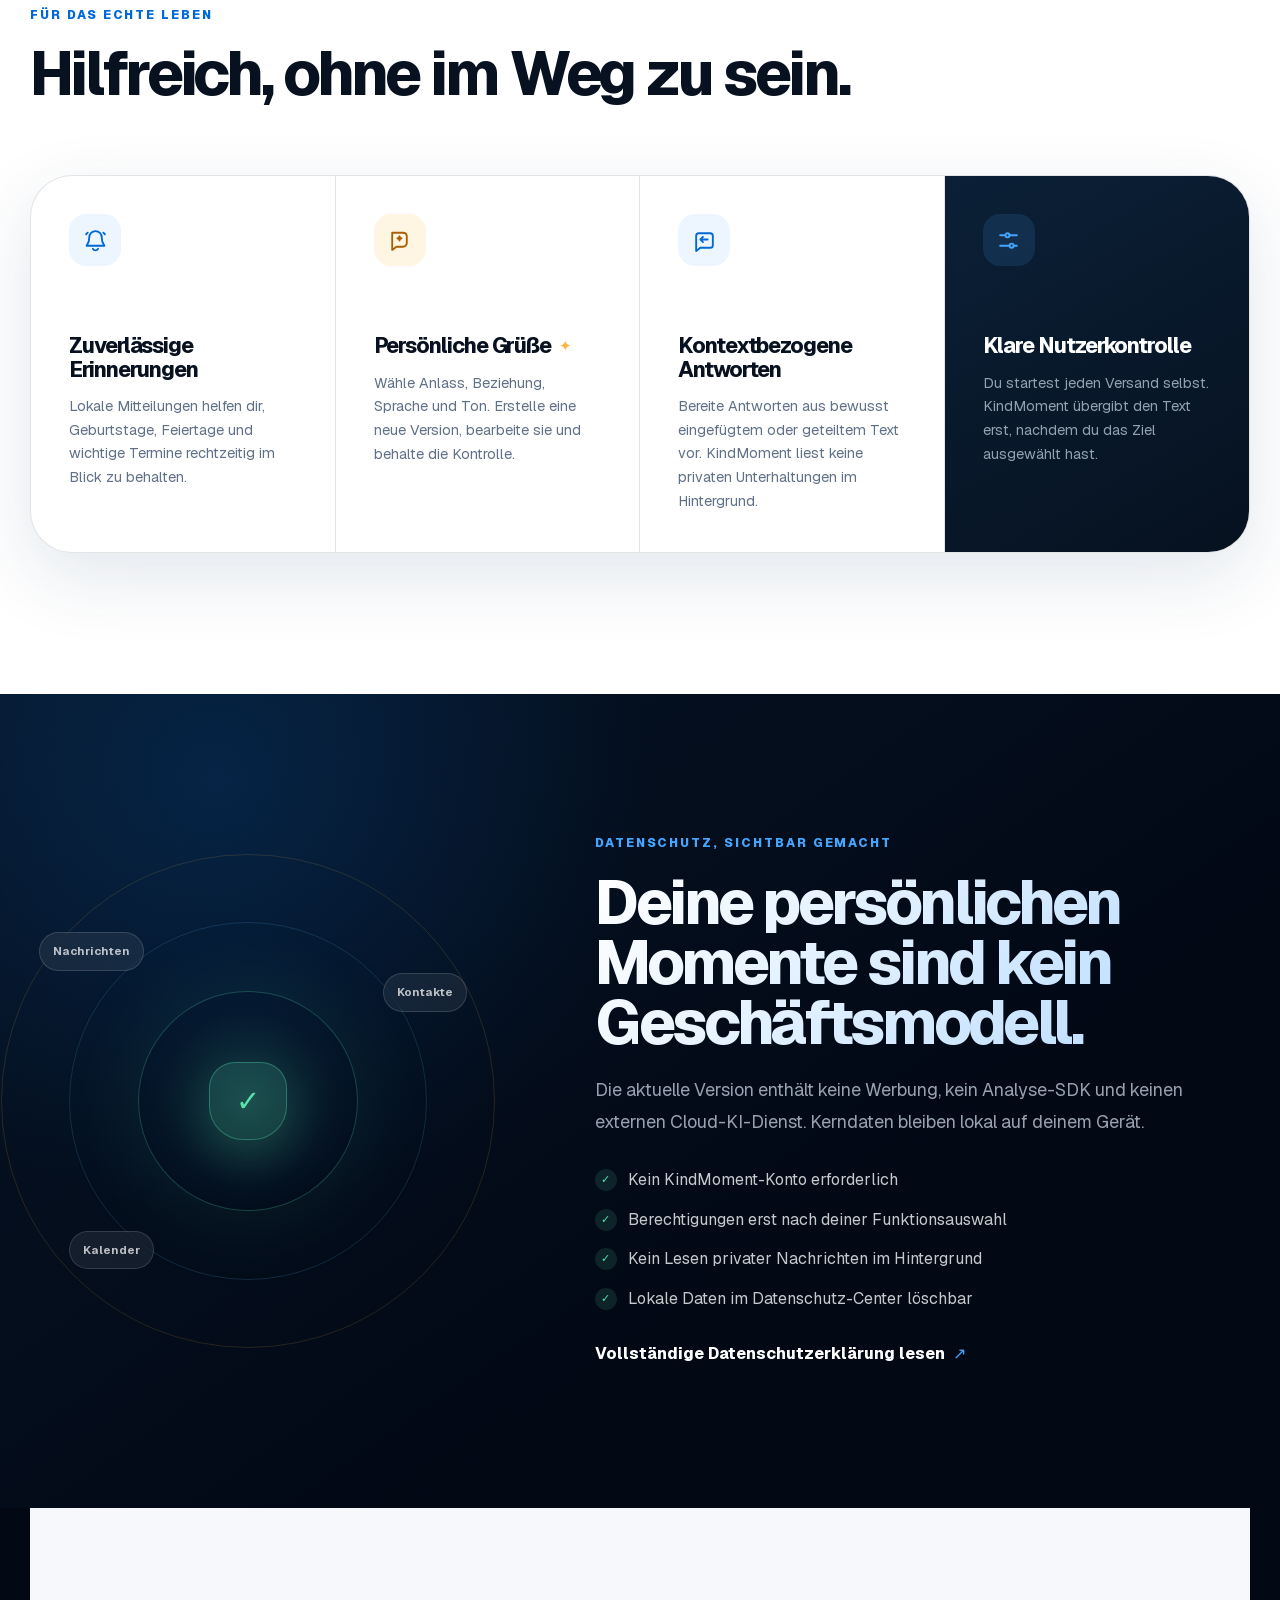
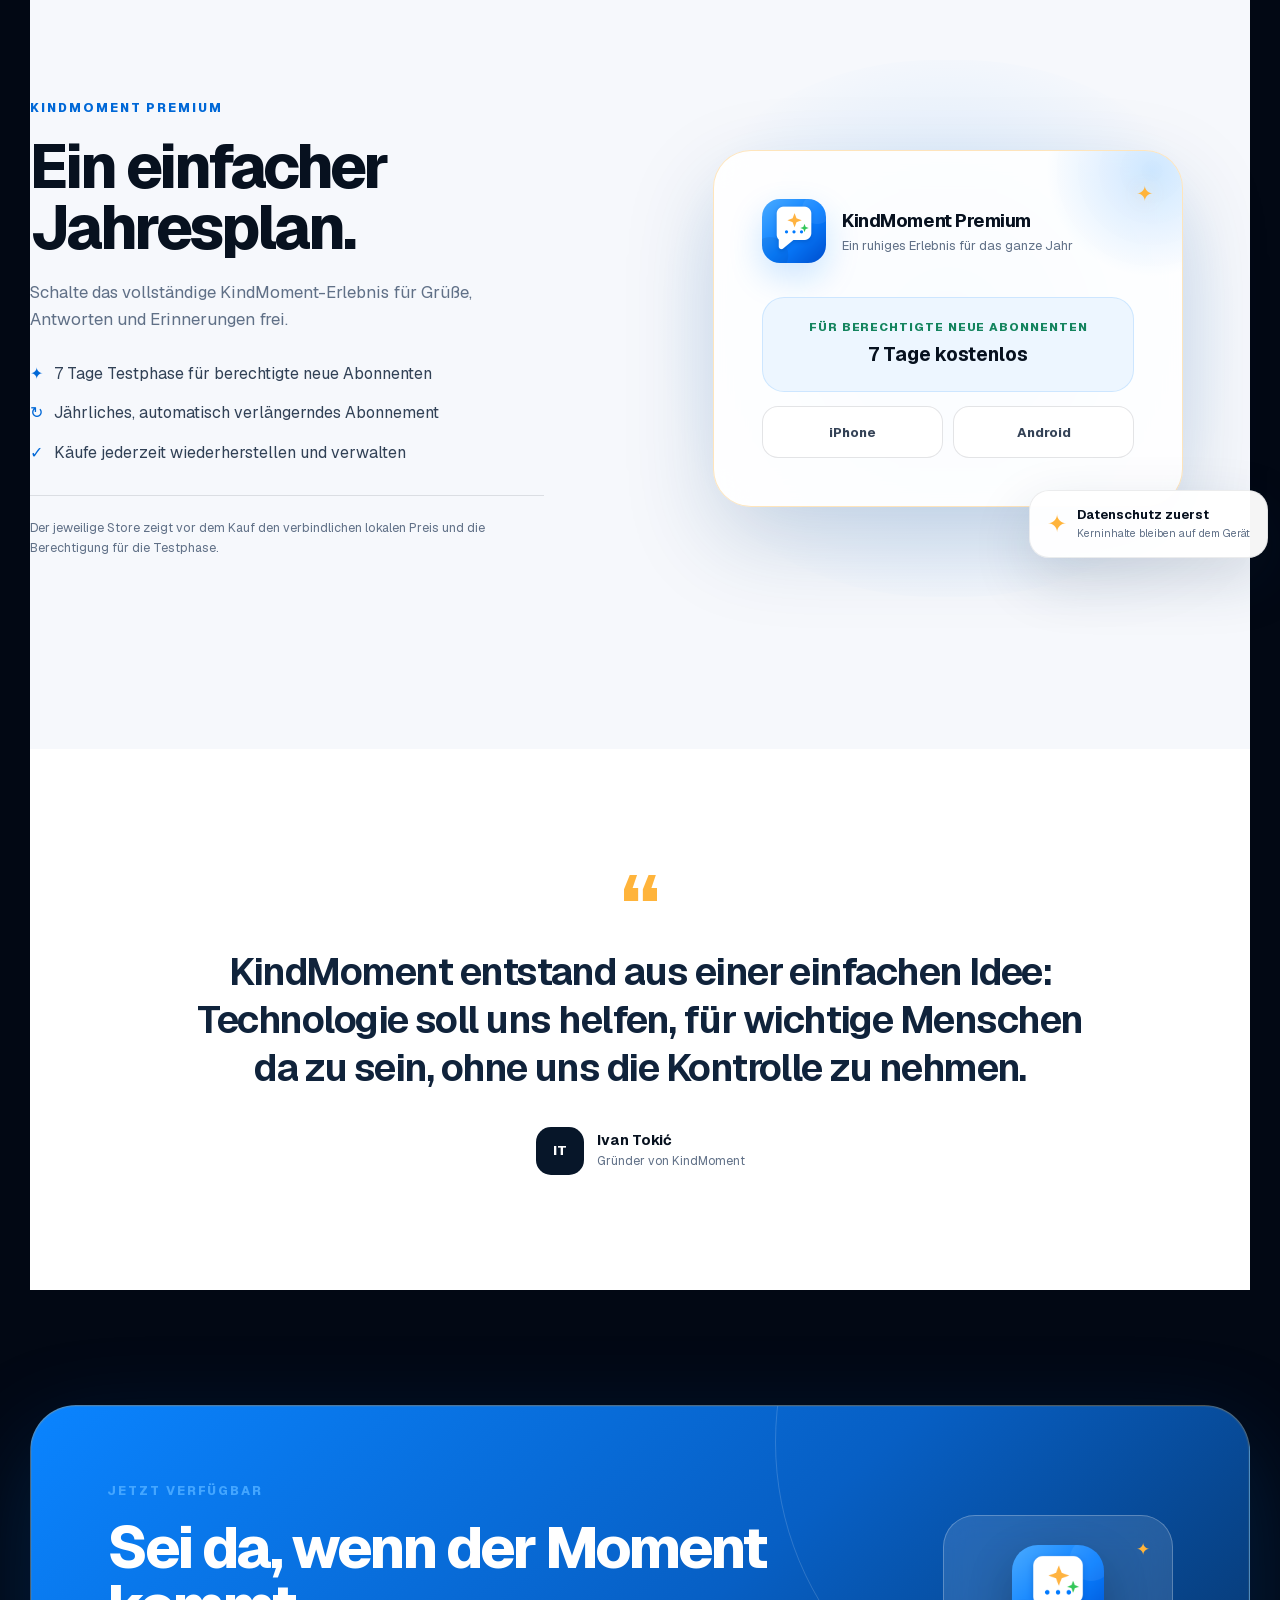
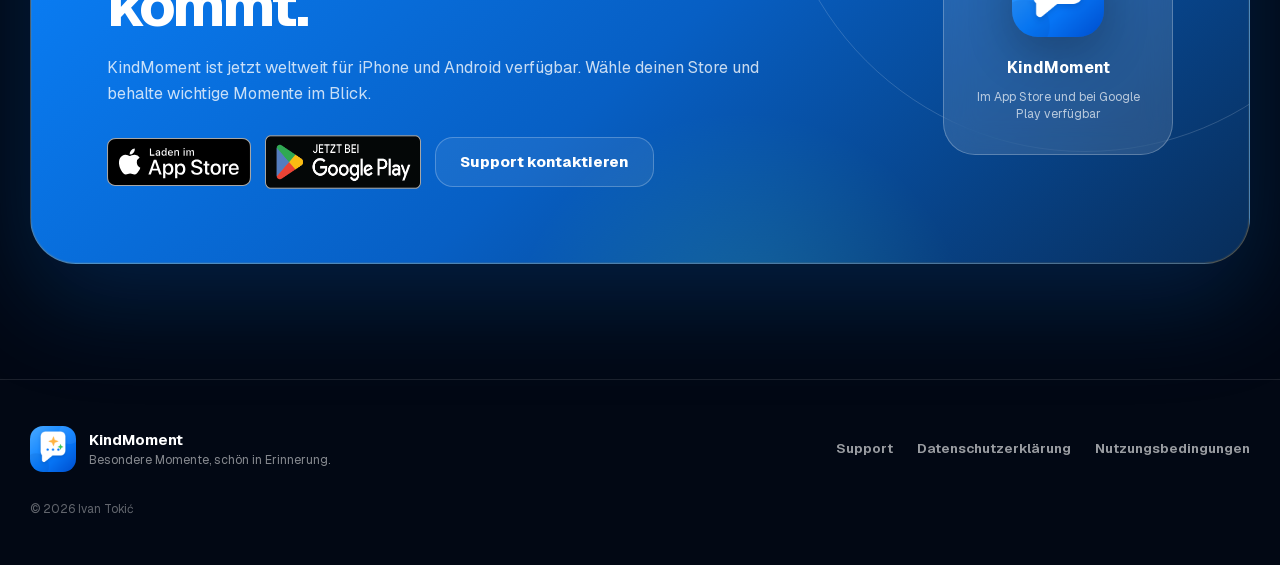
==== commit 5a92b25b: "Redesign KindMoment for iOS and Android launch" ====
--- a/de/index.html
+++ b/de/index.html
@@ -1,122 +1,448 @@
-<!DOCTYPE html><html lang="de"><head><meta name="referrer" content="strict-origin-when-cross-origin"/><meta http-equiv="Content-Security-Policy" content="default-src 'self'; script-src 'self' 'unsafe-inline'; style-src 'self' 'unsafe-inline'; img-src 'self' data:; font-src 'self' data:; connect-src 'self'; object-src 'none'; base-uri 'self'; form-action 'self'; upgrade-insecure-requests"/><meta charSet="utf-8"/><meta name="viewport" content="width=device-width, initial-scale=1"/><link rel="preload" href="/assets/kindmoment-notification-real.webp" as="image" fetchPriority="high"/><link rel="preload" href="/assets/kindmoment-icon.png" as="image"/><link rel="preload" href="/assets/kindmoment-schedule-real.webp" as="image" fetchPriority="auto"/><link rel="preload" href="/assets/kindmoment-greeting-ready-real.webp" as="image" fetchPriority="auto"/><link rel="preload" href="/assets/kindmoment-app-store-qr.svg" as="image"/><link rel="stylesheet" href="/assets/index-BIJ7lr4t-scroll-surface-v4.css" data-rsc-css-href="/assets/index-BIJ7lr4t-scroll-surface-v4.css" data-precedence="vite-rsc/importer-resources"/><title>KindMoment — Verpasse keinen Moment, der zählt</title><meta name="description" content="Wichtige Termine, persönliche Grüße und Antworten mit privater Verarbeitung auf deinem Gerät."/><meta name="application-name" content="KindMoment"/><meta name="creator" content="Ivan Tokić"/><meta name="publisher" content="Ivan Tokić"/><meta name="category" content="productivity"/><meta name="robots" content="index, follow"/><meta property="og:title" content="KindMoment — Verpasse keinen Moment, der zählt"/><meta property="og:description" content="Wichtige Termine, persönliche Grüße und Antworten mit privater Verarbeitung auf deinem Gerät."/><meta property="og:url" content="https://kindmoment.app/de"/><meta property="og:type" content="website"/><meta property="og:site_name" content="KindMoment"/><meta property="og:locale" content="de_DE"/><meta property="og:image" content="https://kindmoment.app/assets/kindmoment-social.jpg"/><meta property="og:image:width" content="1200"/><meta property="og:image:height" content="630"/><meta property="og:image:type" content="image/jpeg"/><meta property="og:image:alt" content="KindMoment — persönliche Erinnerungen, Grüße und Antworten"/><meta name="twitter:card" content="summary_large_image"/><meta name="twitter:title" content="KindMoment — Verpasse keinen Moment, der zählt"/><meta name="twitter:description" content="Wichtige Termine, persönliche Grüße und Antworten mit privater Verarbeitung auf deinem Gerät."/><meta name="twitter:image" content="https://kindmoment.app/assets/kindmoment-social.jpg"/><link rel="shortcut icon" href="https://kindmoment.app/assets/kindmoment-icon-32.png"/><link rel="icon" href="https://kindmoment.app/assets/kindmoment-icon-32.png" sizes="32x32" type="image/png"/><link rel="icon" href="https://kindmoment.app/assets/kindmoment-icon-192.png" sizes="192x192" type="image/png"/><link rel="icon" href="https://kindmoment.app/favicon.svg" type="image/svg+xml"/><link rel="apple-touch-icon" href="https://kindmoment.app/assets/kindmoment-apple-touch-icon.png" sizes="180x180" type="image/png"/><link rel="manifest" href="https://kindmoment.app/manifest.webmanifest"/><link rel="canonical" href="https://kindmoment.app/de"/><link rel="alternate" hrefLang="en" href="https://kindmoment.app/"/><link rel="alternate" hrefLang="hr" href="https://kindmoment.app/hr"/><link rel="alternate" hrefLang="de" href="https://kindmoment.app/de"/>
-<link rel="preload" href="/assets/_vinext_fonts/geist-8ac0455e797f/geist-ff2310f5.woff2" as="font" type="font/woff2" crossorigin />
-<link rel="preload" href="/assets/_vinext_fonts/geist-8ac0455e797f/geist-875ccdd4.woff2" as="font" type="font/woff2" crossorigin />
-<link rel="preload" href="/assets/_vinext_fonts/geist-8ac0455e797f/geist-52306abf.woff2" as="font" type="font/woff2" crossorigin />
-<link rel="preload" href="/assets/_vinext_fonts/geist-8ac0455e797f/geist-001175b1.woff2" as="font" type="font/woff2" crossorigin />
-<link rel="preload" href="/assets/_vinext_fonts/geist-8ac0455e797f/geist-98bbbccb.woff2" as="font" type="font/woff2" crossorigin />
-<link rel="preload" href="/assets/_vinext_fonts/geist-mono-00e989178794/geist-mono-f6b33328.woff2" as="font" type="font/woff2" crossorigin />
-<link rel="preload" href="/assets/_vinext_fonts/geist-mono-00e989178794/geist-mono-44e03052.woff2" as="font" type="font/woff2" crossorigin />
-<link rel="preload" href="/assets/_vinext_fonts/geist-mono-00e989178794/geist-mono-0638449e.woff2" as="font" type="font/woff2" crossorigin />
-<link rel="preload" href="/assets/_vinext_fonts/geist-mono-00e989178794/geist-mono-971fb274.woff2" as="font" type="font/woff2" crossorigin />
-<link rel="preload" href="/assets/_vinext_fonts/geist-mono-00e989178794/geist-mono-44745446.woff2" as="font" type="font/woff2" crossorigin />
-<link rel="preload" href="/assets/_vinext_fonts/geist-mono-00e989178794/geist-mono-013b2f2f.woff2" as="font" type="font/woff2" crossorigin />
-<style data-vinext-fonts>/* cyrillic-ext */
-@font-face {
-  font-family: 'Geist';
-  font-style: normal;
-  font-weight: 100 900;
-  font-display: swap;
-  src: url(/assets/_vinext_fonts/geist-8ac0455e797f/geist-ff2310f5.woff2) format('woff2');
-  unicode-range: U+0460-052F, U+1C80-1C8A, U+20B4, U+2DE0-2DFF, U+A640-A69F, U+FE2E-FE2F;
-}
-/* cyrillic */
-@font-face {
-  font-family: 'Geist';
-  font-style: normal;
-  font-weight: 100 900;
-  font-display: swap;
-  src: url(/assets/_vinext_fonts/geist-8ac0455e797f/geist-875ccdd4.woff2) format('woff2');
-  unicode-range: U+0301, U+0400-045F, U+0490-0491, U+04B0-04B1, U+2116;
-}
-/* vietnamese */
-@font-face {
-  font-family: 'Geist';
-  font-style: normal;
-  font-weight: 100 900;
-  font-display: swap;
-  src: url(/assets/_vinext_fonts/geist-8ac0455e797f/geist-52306abf.woff2) format('woff2');
-  unicode-range: U+0102-0103, U+0110-0111, U+0128-0129, U+0168-0169, U+01A0-01A1, U+01AF-01B0, U+0300-0301, U+0303-0304, U+0308-0309, U+0323, U+0329, U+1EA0-1EF9, U+20AB;
-}
-/* latin-ext */
-@font-face {
-  font-family: 'Geist';
-  font-style: normal;
-  font-weight: 100 900;
-  font-display: swap;
-  src: url(/assets/_vinext_fonts/geist-8ac0455e797f/geist-001175b1.woff2) format('woff2');
-  unicode-range: U+0100-02BA, U+02BD-02C5, U+02C7-02CC, U+02CE-02D7, U+02DD-02FF, U+0304, U+0308, U+0329, U+1D00-1DBF, U+1E00-1E9F, U+1EF2-1EFF, U+2020, U+20A0-20AB, U+20AD-20C0, U+2113, U+2C60-2C7F, U+A720-A7FF;
-}
-/* latin */
-@font-face {
-  font-family: 'Geist';
-  font-style: normal;
-  font-weight: 100 900;
-  font-display: swap;
-  src: url(/assets/_vinext_fonts/geist-8ac0455e797f/geist-98bbbccb.woff2) format('woff2');
-  unicode-range: U+0000-00FF, U+0131, U+0152-0153, U+02BB-02BC, U+02C6, U+02DA, U+02DC, U+0304, U+0308, U+0329, U+2000-206F, U+20AC, U+2122, U+2191, U+2193, U+2212, U+2215, U+FEFF, U+FFFD;
-}
-
-.__font_geist_0tvmz3h { font-family: 'Geist', sans-serif; }
-
-.__variable_geist_0tvmz3h { --font-geist-sans: 'Geist', sans-serif; }
-
-/* cyrillic-ext */
-@font-face {
-  font-family: 'Geist Mono';
-  font-style: normal;
-  font-weight: 100 900;
-  font-display: swap;
-  src: url(/assets/_vinext_fonts/geist-mono-00e989178794/geist-mono-f6b33328.woff2) format('woff2');
-  unicode-range: U+0460-052F, U+1C80-1C8A, U+20B4, U+2DE0-2DFF, U+A640-A69F, U+FE2E-FE2F;
-}
-/* cyrillic */
-@font-face {
-  font-family: 'Geist Mono';
-  font-style: normal;
-  font-weight: 100 900;
-  font-display: swap;
-  src: url(/assets/_vinext_fonts/geist-mono-00e989178794/geist-mono-44e03052.woff2) format('woff2');
-  unicode-range: U+0301, U+0400-045F, U+0490-0491, U+04B0-04B1, U+2116;
-}
-/* symbols2 */
-@font-face {
-  font-family: 'Geist Mono';
-  font-style: normal;
-  font-weight: 100 900;
-  font-display: swap;
-  src: url(/assets/_vinext_fonts/geist-mono-00e989178794/geist-mono-0638449e.woff2) format('woff2');
-  unicode-range: U+2000-2001, U+2004-2008, U+200A, U+23B8-23BD, U+2500-259F;
-}
-/* vietnamese */
-@font-face {
-  font-family: 'Geist Mono';
-  font-style: normal;
-  font-weight: 100 900;
-  font-display: swap;
-  src: url(/assets/_vinext_fonts/geist-mono-00e989178794/geist-mono-971fb274.woff2) format('woff2');
-  unicode-range: U+0102-0103, U+0110-0111, U+0128-0129, U+0168-0169, U+01A0-01A1, U+01AF-01B0, U+0300-0301, U+0303-0304, U+0308-0309, U+0323, U+0329, U+1EA0-1EF9, U+20AB;
-}
-/* latin-ext */
-@font-face {
-  font-family: 'Geist Mono';
-  font-style: normal;
-  font-weight: 100 900;
-  font-display: swap;
-  src: url(/assets/_vinext_fonts/geist-mono-00e989178794/geist-mono-44745446.woff2) format('woff2');
-  unicode-range: U+0100-02BA, U+02BD-02C5, U+02C7-02CC, U+02CE-02D7, U+02DD-02FF, U+0304, U+0308, U+0329, U+1D00-1DBF, U+1E00-1E9F, U+1EF2-1EFF, U+2020, U+20A0-20AB, U+20AD-20C0, U+2113, U+2C60-2C7F, U+A720-A7FF;
-}
-/* latin */
-@font-face {
-  font-family: 'Geist Mono';
-  font-style: normal;
-  font-weight: 100 900;
-  font-display: swap;
-  src: url(/assets/_vinext_fonts/geist-mono-00e989178794/geist-mono-013b2f2f.woff2) format('woff2');
-  unicode-range: U+0000-00FF, U+0131, U+0152-0153, U+02BB-02BC, U+02C6, U+02DA, U+02DC, U+0304, U+0308, U+0329, U+2000-206F, U+20AC, U+2122, U+2191, U+2193, U+2212, U+2215, U+FEFF, U+FFFD;
-}
-
-.__font_geist_mono_1diim1n { font-family: 'Geist Mono', sans-serif; }
-
-.__variable_geist_mono_1diim1n { --font-geist-mono: 'Geist Mono', sans-serif; }
-</style>
-<script src="/assets/section-anchor-scroll-fix-v3.js" defer></script></head><body class="__variable_geist_0tvmz3h __variable_geist_mono_1diim1n antialiased"><script type="application/ld+json">{"@context":"https://schema.org","@type":"WebSite","name":"KindMoment","url":"https://kindmoment.app/","description":"Thoughtful greetings, reliable reminders and privacy-first replies.","publisher":{"@type":"Person","name":"Ivan Tokić"}}</script><div class="site-shell" lang="de"><a class="skip-link" href="#main-content">Zum Hauptinhalt springen</a><div class="aurora aurora-one" aria-hidden="true"></div><div class="aurora aurora-two" aria-hidden="true"></div><header class="topbar"><a class="brand" href="/de" aria-label="KindMoment"><img src="/assets/kindmoment-icon.png" width="512" height="512" alt="" decoding="async"/><span>KindMoment</span></a><nav class="main-nav" aria-label="Hauptnavigation"><a href="#experience">So funktioniert es</a><a href="#privacy">Datenschutz</a><a href="#premium">Premium</a><a href="/support/">Support</a></nav><div class="language-switcher" aria-label="Sprache"><a href="/">EN</a><a href="/hr">HR</a><a href="/de" aria-current="page">DE</a></div></header><main id="main-content" tabindex="-1"><section class="hero section-width"><div class="hero-copy"><div class="launch-pill"><span class="pulse-dot" aria-hidden="true"></span>KindMoment für iPhone laden</div><p class="eyebrow">Besondere Momente, schön in Erinnerung</p><h1>Verpasse keinen Moment, der zählt.</h1><p class="hero-lead">KindMoment erinnert an wichtige Termine, bereitet persönliche Grüße vor und hilft dir, natürlich zu antworten — privat auf deinem Gerät.</p><div class="hero-actions"><a class="button button-primary" href="#experience">So funktioniert es<span aria-hidden="true">↓</span></a><a class="button button-store" href="https://apps.apple.com/app/kindmoment/id6790472602"><span class="store-mark" aria-hidden="true"><span></span><span></span><span></span></span><span><small>KindMoment für iPhone laden</small><strong>Jetzt im App Store verfügbar</strong></span></a></div><ul class="hero-trust" aria-label="KindMoment-Highlights"><li><span aria-hidden="true">✓</span>Kein Konto</li><li><span aria-hidden="true">✓</span>Keine Werbung</li><li><span aria-hidden="true">✓</span>Lokal verarbeitet</li></ul></div><div class="hero-stage" role="group" aria-label="Vorschau der KindMoment-App"><div class="stage-aura" aria-hidden="true"></div><div class="orbit orbit-one" aria-hidden="true"></div><div class="orbit orbit-two" aria-hidden="true"></div><div class="orbit orbit-three" aria-hidden="true"></div><div class="spark spark-one" aria-hidden="true">✦</div><div class="spark spark-two" aria-hidden="true">✦</div><div class="spark spark-three" aria-hidden="true">✦</div><div class="stage-platform" aria-hidden="true"></div><figure class="phone phone-schedule"><img class="real-app-screen" src="/assets/kindmoment-schedule-real.webp" width="851" height="1848" alt="Tour durch die KindMoment-App" loading="eager" fetchPriority="auto" decoding="async"/></figure><figure class="phone phone-greeting-ready"><img class="real-app-screen" src="/assets/kindmoment-greeting-ready-real.webp" width="946" height="2048" alt="Dein Gruß ist bereit. Prüfe und personalisiere ihn vor dem Senden." loading="eager" fetchPriority="auto" decoding="async"/></figure><figure class="phone phone-notification"><img class="real-app-screen" src="/assets/kindmoment-notification-real.webp" width="853" height="1844" alt="KindMoment-Erinnerung auf dem Sperrbildschirm" loading="eager" fetchPriority="high" decoding="async"/></figure><div class="privacy-chip"><span class="privacy-chip-icon" aria-hidden="true">✓</span><div><strong>Lokal verarbeitet</strong><span>Kerninhalte bleiben auf dem Gerät</span></div></div></div></section><section class="proof-strip" aria-label="KindMoment-Highlights"><div class="proof-grid section-width"><article><strong>Privat</strong><span>persönliche Inhalte bleiben lokal</span></article><article><strong>Optional</strong><span>Kontakte, Kalender und Standort</span></article><article><strong>Du entscheidest</strong><span>was geprüft und gesendet wird</span></article><article><strong>7 Tage</strong><span>Testphase für berechtigte Nutzer</span></article></div></section><section class="story section-width page-section" id="experience"><div class="section-heading"><p class="eyebrow">Ein ruhiger Ablauf</p><h2>Bereit, bevor der Moment da ist.</h2><p>Vom Datum, das du nicht vergessen möchtest, bis zu den Worten, die du senden willst: Jeder Schritt bleibt klar und unter deiner Kontrolle.</p></div><div class="story-stack"><article class="story-card story-card-1"><div class="story-content"><span class="story-number">01</span><p class="story-kicker">Den gesamten KindMoment-Ablauf entdecken</p><h3>Entdecke die ganze App.</h3><p class="story-body">Sieh dir Zeitplan, Erinnerungen, vorbereitete Grüße und Premium an. Wische oder nutze die Bedienelemente für jeden Bildschirm.</p></div><div class="story-visual"><div class="story-glow" aria-hidden="true"></div><div class="app-tour" role="region" aria-roledescription="Karussell" aria-label="KindMoment-App-Bildschirme entdecken" tabindex="0"><div class="app-tour-phone-wrap"><div class="app-tour-phone"><div class="app-tour-track" style="transform:translateX(-0%)"><figure class="app-tour-slide" aria-hidden="false"><img src="/assets/kindmoment-schedule-real.webp" width="851" height="1848" alt="Tour durch die KindMoment-App" loading="eager" decoding="async" draggable="false"/></figure><figure class="app-tour-slide" aria-hidden="true"><img src="/assets/kindmoment-notification-real.webp" width="853" height="1844" alt="" loading="lazy" decoding="async" draggable="false"/></figure><figure class="app-tour-slide" aria-hidden="true"><img src="/assets/kindmoment-greeting-ready-real.webp" width="946" height="2048" alt="" loading="lazy" decoding="async" draggable="false"/></figure><figure class="app-tour-slide" aria-hidden="true"><img src="/assets/kindmoment-premium-real.webp" width="720" height="1567" alt="" loading="lazy" decoding="async" draggable="false"/></figure></div></div><button class="app-tour-arrow app-tour-arrow-previous" type="button" aria-label="Vorheriger App-Bildschirm"><span aria-hidden="true">←</span></button><button class="app-tour-arrow app-tour-arrow-next" type="button" aria-label="Nächster App-Bildschirm"><span aria-hidden="true">→</span></button></div><div class="app-tour-meta"><div class="app-tour-status" role="status" aria-atomic="true"><div class="app-tour-meta-topline"><span>01<!-- --> /<!-- --> <!-- -->04</span><small>Wischen oder Pfeile verwenden</small></div><strong>Zeitplan</strong><p>Plane Geburtstage, Feiertage, Jahrestage und wichtige Termine in einem übersichtlichen Zeitplan.</p></div><div class="app-tour-dots" role="group" aria-label="KindMoment-App-Bildschirme entdecken"><button type="button" aria-label="Anzeigen: Zeitplan" aria-current="true"><span aria-hidden="true"></span></button><button type="button" aria-label="Anzeigen: Werde rechtzeitig erinnert."><span aria-hidden="true"></span></button><button type="button" aria-label="Anzeigen: Dein Gruß ist bereit"><span aria-hidden="true"></span></button><button type="button" aria-label="Anzeigen: KindMoment Premium"><span aria-hidden="true"></span></button></div></div></div></div></article><article class="story-card story-card-2"><div class="story-content"><span class="story-number">02</span><p class="story-kicker">Dein Gruß ist bereit</p><h3>Werde rechtzeitig erinnert.</h3><p class="story-body">Eine lokale Mitteilung kann dich auch bei geschlossener App informieren. Öffne sie, prüfe den Gruß und passe ihn an.</p></div><div class="story-visual"><div class="story-glow" aria-hidden="true"></div><figure class="story-phone story-phone-notification"><img class="real-app-screen" src="/assets/kindmoment-notification-real.webp" width="853" height="1844" alt="KindMoment-Erinnerung auf dem Sperrbildschirm" loading="lazy" fetchPriority="auto" decoding="async"/></figure></div></article><article class="story-card story-card-3"><div class="story-content"><span class="story-number">03</span><p class="story-kicker">Intelligente Antworten, Datenschutz zuerst</p><h3>Antworte im richtigen Ton.</h3><p class="story-body">Füge ausgewählten Text ein oder teile ihn bewusst, bereite eine passende Antwort vor und bearbeite jedes Wort vor dem Senden.</p></div><div class="story-visual"><div class="story-glow" aria-hidden="true"></div><div class="reply-demo" role="group" aria-label="KindMoment Vorschau einer kontextbezogenen Antwort"><div class="reply-demo-bar"><img src="/assets/kindmoment-icon.png" width="512" height="512" alt="" decoding="async"/><div><strong>Smarte Antwort</strong><span>Lokale Unterstützung</span></div><span class="reply-private">Privat</span></div><div class="message-bubble message-in">Danke, dass du daran gedacht hast. Du hast mir den Tag verschönert.</div><div class="reply-label"><span aria-hidden="true">✦</span> <!-- -->Persönliche Antwort</div><div class="message-bubble message-out">Es freut mich, dass ich dir ein Lächeln schenken konnte. Lass dich heute feiern.</div><div class="reply-actions"><span>Bearbeiten</span><strong>Antwort verwenden</strong></div></div></div></article></div></section><section class="features page-section"><div class="section-width"><div class="section-heading"><p class="eyebrow">Für das echte Leben</p><h2>Hilfreich, ohne im Weg zu sein.</h2></div><div class="feature-grid"><article class="feature-card "><span class="feature-icon" aria-hidden="true"><svg viewBox="0 0 24 24" fill="none" stroke="currentColor" stroke-width="1.8" stroke-linecap="round" stroke-linejoin="round" vector-effect="non-scaling-stroke" focusable="false" aria-hidden="true"><path d="M18 9a6 6 0 0 0-12 0c0 6-2.5 6.8-2.5 8h17c0-1.2-2.5-2-2.5-8Z"></path><path d="M9.5 20a2.8 2.8 0 0 0 5 0"></path><path d="m4.5 4.5-1.5 1.5M19.5 4.5 21 6"></path></svg></span><h3>Zuverlässige Erinnerungen</h3><p>Lokale Mitteilungen helfen dir, Geburtstage, Feiertage und wichtige Termine rechtzeitig im Blick zu behalten.</p></article><article class="feature-card "><span class="feature-icon" aria-hidden="true"><svg viewBox="0 0 24 24" fill="none" stroke="currentColor" stroke-width="1.8" stroke-linecap="round" stroke-linejoin="round" vector-effect="non-scaling-stroke" focusable="false" aria-hidden="true"><path d="M5 4.5h10.5A3.5 3.5 0 0 1 19 8v6.5a3.5 3.5 0 0 1-3.5 3.5H9l-4 3V4.5Z"></path><path d="m12 8 .55 1.45L14 10l-1.45.55L12 12l-.55-1.45L10 10l1.45-.55L12 8Z"></path></svg></span><h3>Persönliche Grüße</h3><p>Wähle Anlass, Beziehung, Sprache und Ton. Erstelle eine neue Version, bearbeite sie und behalte die Kontrolle.</p></article><article class="feature-card "><span class="feature-icon" aria-hidden="true"><svg viewBox="0 0 24 24" fill="none" stroke="currentColor" stroke-width="1.8" stroke-linecap="round" stroke-linejoin="round" vector-effect="non-scaling-stroke" focusable="false" aria-hidden="true"><path d="M20 16.5a2.5 2.5 0 0 1-2.5 2.5H8l-4 3V7.5A2.5 2.5 0 0 1 6.5 5h11A2.5 2.5 0 0 1 20 7.5Z"></path><path d="M15 11H8m2.5-2.5L8 11l2.5 2.5"></path></svg></span><h3>Kontextbezogene Antworten</h3><p>Bereite Antworten aus bewusst eingefügtem oder geteiltem Text vor. KindMoment liest keine privaten Unterhaltungen im Hintergrund.</p></article><article class="feature-card feature-dark"><span class="feature-icon" aria-hidden="true"><svg viewBox="0 0 24 24" fill="none" stroke="currentColor" stroke-width="1.8" stroke-linecap="round" stroke-linejoin="round" vector-effect="non-scaling-stroke" focusable="false" aria-hidden="true"><path d="M4 7h5m4 0h7M4 17h9m4 0h3"></path><circle cx="11" cy="7" r="2"></circle><circle cx="15" cy="17" r="2"></circle></svg></span><h3>Klare Nutzerkontrolle</h3><p>Du startest jeden Versand selbst. KindMoment übergibt den Text erst, nachdem du das Ziel ausgewählt hast.</p></article></div></div></section><section class="privacy-section page-section" id="privacy"><div class="section-width privacy-layout"><div class="privacy-visual" aria-hidden="true"><div class="shield-orb"><div class="shield">✓</div><span class="shield-ring shield-ring-one"></span><span class="shield-ring shield-ring-two"></span></div><span class="data-pill data-pill-one">Nachrichten</span><span class="data-pill data-pill-two">Kontakte</span><span class="data-pill data-pill-three">Kalender</span></div><div class="privacy-copy"><p class="eyebrow eyebrow-light">Datenschutz, sichtbar gemacht</p><h2>Deine persönlichen Momente sind kein Geschäftsmodell.</h2><p class="privacy-lead">Die aktuelle Version enthält keine Werbung, kein Analyse-SDK und keinen externen Cloud-KI-Dienst. Kerndaten bleiben lokal auf deinem Gerät.</p><ul><li><span aria-hidden="true">✓</span>Kein KindMoment-Konto erforderlich</li><li><span aria-hidden="true">✓</span>Berechtigungen erst nach deiner Funktionsauswahl</li><li><span aria-hidden="true">✓</span>Kein Lesen privater Nachrichten im Hintergrund</li><li><span aria-hidden="true">✓</span>Lokale Daten im Datenschutz-Center löschbar</li></ul><a class="text-link light-link" href="/privacy.html">Vollständige Datenschutzerklärung lesen<!-- --> <span aria-hidden="true">↗</span></a></div></div></section><section class="premium-section section-width page-section" id="premium"><div class="premium-copy"><p class="eyebrow">KindMoment Premium</p><h2>Ein einfacher Jahresplan.</h2><p>Schalte das vollständige KindMoment-Erlebnis für Grüße, Antworten und Erinnerungen frei.</p><ul class="premium-list"><li><span aria-hidden="true">✦</span>7 Tage Testphase für berechtigte neue Abonnenten</li><li><span aria-hidden="true">↻</span>Jährliches, automatisch verlängerndes Abonnement</li><li><span aria-hidden="true">✓</span>Käufe jederzeit wiederherstellen und verwalten</li></ul><p class="premium-note">Der jeweilige Store zeigt vor dem Kauf den verbindlichen lokalen Preis und die Berechtigung für die Testphase.</p></div><div class="premium-visual"><div class="premium-halo" aria-hidden="true"></div><figure class="premium-phone"><img class="real-app-screen" src="/assets/kindmoment-premium-real.webp" width="720" height="1567" alt="KindMoment Premium" loading="lazy" fetchPriority="auto" decoding="async"/></figure><div class="premium-badge" aria-hidden="true"><span>✦</span><strong>Lokal verarbeitet</strong><small>Kerninhalte bleiben auf dem Gerät</small></div></div></section><section class="founder-section section-width"><h2 class="sr-only">Gründer von KindMoment</h2><div class="founder-mark" aria-hidden="true">“</div><blockquote>KindMoment entstand aus einer einfachen Idee: Technologie soll uns helfen, für wichtige Menschen da zu sein, ohne uns die Kontrolle zu nehmen.</blockquote><div class="founder-person"><div class="founder-monogram" aria-hidden="true">IT</div><div><strong>Ivan Tokić</strong><span>Gründer von KindMoment</span></div></div></section><section class="launch-section section-width" id="help"><div class="launch-copy"><p class="eyebrow eyebrow-light">Jetzt verfügbar</p><h2>Sei da, wenn der Moment kommt.</h2><p>KindMoment ist jetzt im Apple App Store verfügbar. Öffne den App Store auf deinem iPhone und suche nach KindMoment, um die App zu laden.</p><div class="launch-actions"><a class="button button-store" href="https://apps.apple.com/app/kindmoment/id6790472602"><span class="store-mark" aria-hidden="true"><span></span><span></span><span></span></span><strong>Im App Store verfügbar</strong></a><a class="button button-outline-light" href="mailto:tokicx@gmail.com?subject=KindMoment%20Support">Support kontaktieren</a></div></div><a class="qr-placeholder" href="https://apps.apple.com/app/kindmoment/id6790472602" aria-label="Jetzt im App Store verfügbar"><img class="app-store-qr" src="/assets/kindmoment-app-store-qr.svg" alt="" width="512" height="512"/><strong>KindMoment für iPhone</strong><span>Jetzt im App Store verfügbar</span></a></section></main><footer class="footer"><div class="section-width footer-layout"><div class="footer-brand"><img src="/assets/kindmoment-icon.png" width="512" height="512" alt="" loading="lazy" decoding="async"/><div><strong>KindMoment</strong><span>Besondere Momente, schön in Erinnerung.</span></div></div><div class="footer-links"><a href="/support/">Support</a><a href="/privacy.html">Datenschutzerklärung</a><a href="/terms.html">Nutzungsbedingungen</a></div><p>© 2026 Ivan Tokić</p></div></footer></div><script src="/assets/static-interactions-v1.js" defer></script></body></html>+<!DOCTYPE html>
+<html lang="de">
+<head>
+<meta name="referrer" content="strict-origin-when-cross-origin"/>
+<meta http-equiv="Content-Security-Policy" content="default-src 'self'; script-src 'self' 'unsafe-inline'; style-src 'self' 'unsafe-inline'; img-src 'self' data:; font-src 'self' data:; connect-src 'self'; object-src 'none'; base-uri 'self'; form-action 'self'; upgrade-insecure-requests"/>
+<meta charSet="utf-8"/>
+<meta name="viewport" content="width=device-width, initial-scale=1"/>
+<link rel="preload" href="/assets/kindmoment-android-schedule-v2.webp" as="image" fetchPriority="high" media="(min-width: 821px)"/>
+<link rel="preload" href="/assets/kindmoment-schedule-real.webp" as="image"/>
+<link rel="stylesheet" href="/assets/site-v2.css"/>
+<title>KindMoment — Verpasse keinen Moment, der zählt</title>
+<meta name="description" content="Wichtige Termine, persönliche Grüße und Antworten mit privater Verarbeitung auf deinem Gerät."/>
+<meta name="application-name" content="KindMoment"/>
+<meta name="creator" content="Ivan Tokić"/>
+<meta name="publisher" content="Ivan Tokić"/>
+<meta name="category" content="productivity"/>
+<meta name="robots" content="index, follow"/>
+<meta property="og:title" content="KindMoment — Verpasse keinen Moment, der zählt"/>
+<meta property="og:description" content="Wichtige Termine, persönliche Grüße und Antworten mit privater Verarbeitung auf deinem Gerät."/>
+<meta property="og:url" content="https://kindmoment.app/de"/>
+<meta property="og:type" content="website"/>
+<meta property="og:site_name" content="KindMoment"/>
+<meta property="og:locale" content="de_DE"/>
+<meta property="og:image" content="https://kindmoment.app/assets/kindmoment-social.jpg"/>
+<meta property="og:image:width" content="1200"/>
+<meta property="og:image:height" content="630"/>
+<meta property="og:image:type" content="image/jpeg"/>
+<meta property="og:image:alt" content="KindMoment — persönliche Erinnerungen, Grüße und Antworten"/>
+<meta name="twitter:card" content="summary_large_image"/>
+<meta name="twitter:title" content="KindMoment — Verpasse keinen Moment, der zählt"/>
+<meta name="twitter:description" content="Wichtige Termine, persönliche Grüße und Antworten mit privater Verarbeitung auf deinem Gerät."/>
+<meta name="twitter:image" content="https://kindmoment.app/assets/kindmoment-social.jpg"/>
+<link rel="shortcut icon" href="https://kindmoment.app/assets/kindmoment-icon-32.png"/>
+<link rel="icon" href="https://kindmoment.app/assets/kindmoment-icon-32.png" sizes="32x32" type="image/png"/>
+<link rel="icon" href="https://kindmoment.app/assets/kindmoment-icon-192.png" sizes="192x192" type="image/png"/>
+<link rel="icon" href="https://kindmoment.app/favicon.svg" type="image/svg+xml"/>
+<link rel="apple-touch-icon" href="https://kindmoment.app/assets/kindmoment-apple-touch-icon.png" sizes="180x180" type="image/png"/>
+<link rel="manifest" href="https://kindmoment.app/manifest.webmanifest"/>
+<link rel="canonical" href="https://kindmoment.app/de/"/>
+<link rel="alternate" hrefLang="en" href="https://kindmoment.app/"/>
+<link rel="alternate" hrefLang="hr" href="https://kindmoment.app/hr/"/>
+<link rel="alternate" hrefLang="de" href="https://kindmoment.app/de/"/>
+<link rel="alternate" hrefLang="x-default" href="https://kindmoment.app/"/>
+<script src="/assets/section-anchor-scroll-fix-v3.js" defer>
+</script>
+</head>
+<body class="__variable_geist_0tvmz3h __variable_geist_mono_1diim1n antialiased">
+<script type="application/ld+json">{"@context":"https://schema.org","@type":"MobileApplication","name":"KindMoment","url":"https://kindmoment.app/de/","description":"Persönliche Grüße, zuverlässige Erinnerungen und Antworten mit Datenschutz im Mittelpunkt.","operatingSystem":"iOS, Android","applicationCategory":"LifestyleApplication","inLanguage":["en","hr","de","fr","it","es"],"sameAs":["https://apps.apple.com/app/kindmoment/id6790472602","https://play.google.com/store/apps/details?id=com.ivantokic.kindmoment"],"author":{"@type":"Person","name":"Ivan Tokić"}}</script>
+<div class="site-shell" lang="de">
+<a class="skip-link" href="#main-content">Zum Hauptinhalt springen</a>
+<div class="aurora aurora-one" aria-hidden="true">
+</div>
+<div class="aurora aurora-two" aria-hidden="true">
+</div>
+<header class="topbar">
+<a class="brand" href="/de" aria-label="KindMoment">
+<img src="/assets/kindmoment-icon.png" width="512" height="512" alt="" decoding="async"/>
+<span>KindMoment</span>
+</a>
+<nav class="main-nav" aria-label="Hauptnavigation">
+<a href="#experience">So funktioniert es</a>
+<a href="#privacy">Datenschutz</a>
+<a href="#premium">Premium</a>
+<a href="/support/">Support</a>
+</nav>
+<a class="header-cta" href="#download"><strong>Laden</strong><span aria-hidden="true">↓</span></a>
+<div class="language-switcher" aria-label="Sprache">
+<a href="/" lang="en" hreflang="en">EN</a>
+<a href="/hr/" lang="hr" hreflang="hr">HR</a>
+<a href="/de/" lang="de" hreflang="de" aria-current="page">DE</a>
+</div>
+</header>
+<main id="main-content" tabindex="-1">
+<section class="hero section-width">
+<div class="hero-copy">
+<div class="launch-pill">
+<span class="pulse-dot" aria-hidden="true">
+</span>Jetzt für iOS und Android verfügbar</div>
+<p class="eyebrow">Besondere Momente, schön in Erinnerung</p>
+<h1>Verpasse keinen Moment, der zählt.</h1>
+<p class="hero-lead">KindMoment erinnert an wichtige Termine, bereitet persönliche Grüße vor und hilft dir, natürlich zu antworten — privat auf deinem Gerät.</p>
+<div class="hero-actions">
+<a class="button button-primary" href="#experience">So funktioniert es<span aria-hidden="true">↓</span>
+</a>
+<div class="store-links" aria-label="KindMoment laden">
+<a class="store-link store-link-apple" href="https://apps.apple.com/app/kindmoment/id6790472602" aria-label="KindMoment im App Store laden"><img src="/assets/app-store-badge-de.svg" width="120" height="40" alt="Laden im App Store"/></a>
+<a class="store-link store-link-google" href="https://play.google.com/store/apps/details?id=com.ivantokic.kindmoment" aria-label="KindMoment bei Google Play laden"><img src="/assets/google-play-badge-de.png" width="646" height="250" alt="Jetzt bei Google Play"/></a>
+</div>
+</div>
+<ul class="hero-trust" aria-label="KindMoment-Highlights">
+<li>
+<span aria-hidden="true">✓</span>Kein Konto</li>
+<li>
+<span aria-hidden="true">✓</span>Keine Werbung</li>
+<li>
+<span aria-hidden="true">✓</span>Kerninhalte lokal</li>
+</ul>
+</div>
+<div class="hero-stage" role="group" aria-label="Vorschau der KindMoment-App">
+<div class="stage-aura" aria-hidden="true">
+</div>
+<div class="orbit orbit-one" aria-hidden="true">
+</div>
+<div class="orbit orbit-two" aria-hidden="true">
+</div>
+<div class="orbit orbit-three" aria-hidden="true">
+</div>
+<div class="spark spark-one" aria-hidden="true">✦</div>
+<div class="spark spark-two" aria-hidden="true">✦</div>
+<div class="spark spark-three" aria-hidden="true">✦</div>
+<div class="stage-platform" aria-hidden="true">
+</div>
+<figure class="phone phone-ios">
+<img class="real-app-screen" src="/assets/kindmoment-schedule-real.webp" width="851" height="1848" alt="KindMoment-Zeitplan auf dem iPhone" loading="eager" decoding="async"/>
+</figure>
+<figure class="phone phone-android">
+<img class="real-app-screen" src="/assets/kindmoment-android-schedule-v2.webp" width="790" height="1515" alt="KindMoment-Zeitplan auf Android" loading="eager" fetchPriority="high" decoding="async"/>
+</figure>
+<span class="platform-chip platform-chip-ios">iPhone</span>
+<span class="platform-chip platform-chip-android">Android</span>
+<div class="privacy-chip">
+<span class="privacy-chip-icon" aria-hidden="true">✓</span>
+<div>
+<strong>Datenschutz zuerst</strong>
+<span>Kerninhalte bleiben auf dem Gerät</span>
+</div>
+</div>
+</div>
+</section>
+<section class="proof-strip" aria-label="KindMoment-Highlights">
+<div class="proof-grid section-width">
+<article>
+<strong>Privat</strong>
+<span>persönliche Inhalte bleiben lokal</span>
+</article>
+<article>
+<strong>Optional</strong>
+<span>Kontakte, Kalender und Standort</span>
+</article>
+<article>
+<strong>Du entscheidest</strong>
+<span>was geprüft und gesendet wird</span>
+</article>
+<article>
+<strong>7 Tage</strong>
+<span>Testphase für berechtigte Nutzer</span>
+</article>
+</div>
+</section>
+<section class="story section-width page-section" id="experience">
+<div class="section-heading">
+<p class="eyebrow">Ein ruhiger Ablauf</p>
+<h2>Bereit, bevor der Moment da ist.</h2>
+<p>Vom Datum, das du nicht vergessen möchtest, bis zu den Worten, die du senden willst: Jeder Schritt bleibt klar und unter deiner Kontrolle.</p>
+</div>
+<div class="story-stack">
+<article class="story-card story-card-1">
+<div class="story-content">
+<span class="story-number">01</span>
+<p class="story-kicker">Den gesamten KindMoment-Ablauf entdecken</p>
+<h3>Entdecke die ganze App.</h3>
+<p class="story-body">Sieh dir Zeitplan, Erinnerungen, vorbereitete Grüße und Premium an. Wische oder nutze die Bedienelemente für jeden Bildschirm.</p>
+</div>
+<div class="story-visual">
+<div class="story-glow" aria-hidden="true">
+</div>
+<div class="app-tour" role="region" aria-roledescription="Karussell" aria-label="KindMoment-App-Bildschirme entdecken" tabindex="0">
+<div class="app-tour-phone-wrap">
+<div class="app-tour-phone">
+<div class="app-tour-track" style="transform:translateX(-0%)">
+<figure class="app-tour-slide" aria-hidden="false">
+<img src="/assets/kindmoment-schedule-real.webp" width="851" height="1848" alt="Tour durch die KindMoment-App" loading="eager" decoding="async" draggable="false"/>
+</figure>
+<figure class="app-tour-slide" aria-hidden="true">
+<img src="/assets/kindmoment-android-schedule-v2.webp" width="790" height="1515" alt="" loading="lazy" decoding="async" draggable="false"/>
+</figure>
+<figure class="app-tour-slide" aria-hidden="true">
+<img src="/assets/kindmoment-notification-real.webp" width="853" height="1844" alt="" loading="lazy" decoding="async" draggable="false"/>
+</figure>
+<figure class="app-tour-slide" aria-hidden="true">
+<img src="/assets/kindmoment-premium-real.webp" width="720" height="1567" alt="" loading="lazy" decoding="async" draggable="false"/>
+</figure>
+</div>
+</div>
+<button class="app-tour-arrow app-tour-arrow-previous" type="button" aria-label="Vorheriger App-Bildschirm">
+<span aria-hidden="true">←</span>
+</button>
+<button class="app-tour-arrow app-tour-arrow-next" type="button" aria-label="Nächster App-Bildschirm">
+<span aria-hidden="true">→</span>
+</button>
+</div>
+<div class="app-tour-meta">
+<div class="app-tour-status" role="status" aria-atomic="true">
+<div class="app-tour-meta-topline">
+<span>01<!-- --> /<!-- --> <!-- -->04</span>
+<small>Wischen oder Pfeile verwenden</small>
+</div>
+<strong>Zeitplan</strong>
+<p>Plane Geburtstage, Feiertage, Jahrestage und wichtige Termine in einem übersichtlichen Zeitplan.</p>
+</div>
+<div class="app-tour-dots" role="group" aria-label="KindMoment-App-Bildschirme entdecken">
+<button type="button" aria-label="Anzeigen: Zeitplan" aria-current="true">
+<span aria-hidden="true">
+</span>
+</button>
+<button type="button" aria-label="Anzeigen: KindMoment auf Android">
+<span aria-hidden="true">
+</span>
+</button>
+<button type="button" aria-label="Anzeigen: Werde rechtzeitig erinnert">
+<span aria-hidden="true">
+</span>
+</button>
+<button type="button" aria-label="Anzeigen: KindMoment Premium">
+<span aria-hidden="true">
+</span>
+</button>
+</div>
+</div>
+</div>
+</div>
+</article>
+<article class="story-card story-card-2">
+<div class="story-content">
+<span class="story-number">02</span>
+<p class="story-kicker">Dein Gruß ist bereit</p>
+<h3>Werde rechtzeitig erinnert.</h3>
+<p class="story-body">Eine lokale Mitteilung kann dich auch bei geschlossener App informieren. Öffne sie, prüfe den Gruß und passe ihn an.</p>
+</div>
+<div class="story-visual">
+<div class="story-glow" aria-hidden="true">
+</div>
+<figure class="story-phone story-phone-notification">
+<img class="real-app-screen" src="/assets/kindmoment-notification-real.webp" width="853" height="1844" alt="KindMoment-Erinnerung auf dem Sperrbildschirm" loading="lazy" fetchPriority="auto" decoding="async"/>
+</figure>
+</div>
+</article>
+<article class="story-card story-card-3">
+<div class="story-content">
+<span class="story-number">03</span>
+<p class="story-kicker">Intelligente Antworten, Datenschutz zuerst</p>
+<h3>Antworte im richtigen Ton.</h3>
+<p class="story-body">Füge ausgewählten Text ein oder teile ihn bewusst, bereite eine passende Antwort vor und bearbeite jedes Wort vor dem Senden.</p>
+</div>
+<div class="story-visual">
+<div class="story-glow" aria-hidden="true">
+</div>
+<div class="reply-demo" role="group" aria-label="KindMoment Vorschau einer kontextbezogenen Antwort">
+<div class="reply-demo-bar">
+<img src="/assets/kindmoment-icon.png" width="512" height="512" alt="" decoding="async"/>
+<div>
+<strong>Smarte Antwort</strong>
+<span>Lokale Unterstützung</span>
+</div>
+<span class="reply-private">Privat</span>
+</div>
+<div class="message-bubble message-in">Danke, dass du daran gedacht hast. Du hast mir den Tag verschönert.</div>
+<div class="reply-label">
+<span aria-hidden="true">✦</span> <!-- -->Persönliche Antwort</div>
+<div class="message-bubble message-out">Es freut mich, dass ich dir ein Lächeln schenken konnte. Lass dich heute feiern.</div>
+<div class="reply-actions">
+<span>Bearbeiten</span>
+<strong>Antwort verwenden</strong>
+</div>
+</div>
+</div>
+</article>
+</div>
+</section>
+<section class="features page-section">
+<div class="section-width">
+<div class="section-heading">
+<p class="eyebrow">Für das echte Leben</p>
+<h2>Hilfreich, ohne im Weg zu sein.</h2>
+</div>
+<div class="feature-grid">
+<article class="feature-card ">
+<span class="feature-icon" aria-hidden="true">
+<svg viewBox="0 0 24 24" fill="none" stroke="currentColor" stroke-width="1.8" stroke-linecap="round" stroke-linejoin="round" vector-effect="non-scaling-stroke" focusable="false" aria-hidden="true">
+<path d="M18 9a6 6 0 0 0-12 0c0 6-2.5 6.8-2.5 8h17c0-1.2-2.5-2-2.5-8Z">
+</path>
+<path d="M9.5 20a2.8 2.8 0 0 0 5 0">
+</path>
+<path d="m4.5 4.5-1.5 1.5M19.5 4.5 21 6">
+</path>
+</svg>
+</span>
+<h3>Zuverlässige Erinnerungen</h3>
+<p>Lokale Mitteilungen helfen dir, Geburtstage, Feiertage und wichtige Termine rechtzeitig im Blick zu behalten.</p>
+</article>
+<article class="feature-card ">
+<span class="feature-icon" aria-hidden="true">
+<svg viewBox="0 0 24 24" fill="none" stroke="currentColor" stroke-width="1.8" stroke-linecap="round" stroke-linejoin="round" vector-effect="non-scaling-stroke" focusable="false" aria-hidden="true">
+<path d="M5 4.5h10.5A3.5 3.5 0 0 1 19 8v6.5a3.5 3.5 0 0 1-3.5 3.5H9l-4 3V4.5Z">
+</path>
+<path d="m12 8 .55 1.45L14 10l-1.45.55L12 12l-.55-1.45L10 10l1.45-.55L12 8Z">
+</path>
+</svg>
+</span>
+<h3>Persönliche Grüße</h3>
+<p>Wähle Anlass, Beziehung, Sprache und Ton. Erstelle eine neue Version, bearbeite sie und behalte die Kontrolle.</p>
+</article>
+<article class="feature-card ">
+<span class="feature-icon" aria-hidden="true">
+<svg viewBox="0 0 24 24" fill="none" stroke="currentColor" stroke-width="1.8" stroke-linecap="round" stroke-linejoin="round" vector-effect="non-scaling-stroke" focusable="false" aria-hidden="true">
+<path d="M20 16.5a2.5 2.5 0 0 1-2.5 2.5H8l-4 3V7.5A2.5 2.5 0 0 1 6.5 5h11A2.5 2.5 0 0 1 20 7.5Z">
+</path>
+<path d="M15 11H8m2.5-2.5L8 11l2.5 2.5">
+</path>
+</svg>
+</span>
+<h3>Kontextbezogene Antworten</h3>
+<p>Bereite Antworten aus bewusst eingefügtem oder geteiltem Text vor. KindMoment liest keine privaten Unterhaltungen im Hintergrund.</p>
+</article>
+<article class="feature-card feature-dark">
+<span class="feature-icon" aria-hidden="true">
+<svg viewBox="0 0 24 24" fill="none" stroke="currentColor" stroke-width="1.8" stroke-linecap="round" stroke-linejoin="round" vector-effect="non-scaling-stroke" focusable="false" aria-hidden="true">
+<path d="M4 7h5m4 0h7M4 17h9m4 0h3">
+</path>
+<circle cx="11" cy="7" r="2">
+</circle>
+<circle cx="15" cy="17" r="2">
+</circle>
+</svg>
+</span>
+<h3>Klare Nutzerkontrolle</h3>
+<p>Du startest jeden Versand selbst. KindMoment übergibt den Text erst, nachdem du das Ziel ausgewählt hast.</p>
+</article>
+</div>
+</div>
+</section>
+<section class="privacy-section page-section" id="privacy">
+<div class="section-width privacy-layout">
+<div class="privacy-visual" aria-hidden="true">
+<div class="shield-orb">
+<div class="shield">✓</div>
+<span class="shield-ring shield-ring-one">
+</span>
+<span class="shield-ring shield-ring-two">
+</span>
+</div>
+<span class="data-pill data-pill-one">Nachrichten</span>
+<span class="data-pill data-pill-two">Kontakte</span>
+<span class="data-pill data-pill-three">Kalender</span>
+</div>
+<div class="privacy-copy">
+<p class="eyebrow eyebrow-light">Datenschutz, sichtbar gemacht</p>
+<h2>Deine persönlichen Momente sind kein Geschäftsmodell.</h2>
+<p class="privacy-lead">Die aktuelle Version enthält keine Werbung, kein Analyse-SDK und keinen externen Cloud-KI-Dienst. Kerndaten bleiben lokal auf deinem Gerät.</p>
+<ul>
+<li>
+<span aria-hidden="true">✓</span>Kein KindMoment-Konto erforderlich</li>
+<li>
+<span aria-hidden="true">✓</span>Berechtigungen erst nach deiner Funktionsauswahl</li>
+<li>
+<span aria-hidden="true">✓</span>Kein Lesen privater Nachrichten im Hintergrund</li>
+<li>
+<span aria-hidden="true">✓</span>Lokale Daten im Datenschutz-Center löschbar</li>
+</ul>
+<a class="text-link light-link" href="/privacy.html">Vollständige Datenschutzerklärung lesen<!-- --> <span aria-hidden="true">↗</span>
+</a>
+</div>
+</div>
+</section>
+<section class="premium-section section-width page-section" id="premium">
+<div class="premium-copy">
+<p class="eyebrow">KindMoment Premium</p>
+<h2>Ein einfacher Jahresplan.</h2>
+<p>Schalte das vollständige KindMoment-Erlebnis für Grüße, Antworten und Erinnerungen frei.</p>
+<ul class="premium-list">
+<li>
+<span aria-hidden="true">✦</span>7 Tage Testphase für berechtigte neue Abonnenten</li>
+<li>
+<span aria-hidden="true">↻</span>Jährliches, automatisch verlängerndes Abonnement</li>
+<li>
+<span aria-hidden="true">✓</span>Käufe jederzeit wiederherstellen und verwalten</li>
+</ul>
+<p class="premium-note">Der jeweilige Store zeigt vor dem Kauf den verbindlichen lokalen Preis und die Berechtigung für die Testphase.</p>
+</div>
+<div class="premium-visual">
+<div class="premium-halo" aria-hidden="true">
+</div>
+<div class="premium-card">
+<div class="premium-card-header"><img src="/assets/kindmoment-icon.png" width="1024" height="1024" alt="" loading="lazy"/><div><strong>KindMoment Premium</strong><span>Ein ruhiges Erlebnis für das ganze Jahr</span></div></div>
+<div class="premium-card-trial"><span>Für berechtigte neue Abonnenten</span><strong>7 Tage kostenlos</strong></div>
+<div class="premium-platforms" aria-label="Verfügbare Plattformen"><span>iPhone</span><span>Android</span></div>
+</div>
+<div class="premium-badge" aria-hidden="true">
+<span>✦</span>
+<strong>Datenschutz zuerst</strong>
+<small>Kerninhalte bleiben auf dem Gerät</small>
+</div>
+</div>
+</section>
+<section class="founder-section section-width">
+<h2 class="sr-only">Gründer von KindMoment</h2>
+<div class="founder-mark" aria-hidden="true">“</div>
+<blockquote>KindMoment entstand aus einer einfachen Idee: Technologie soll uns helfen, für wichtige Menschen da zu sein, ohne uns die Kontrolle zu nehmen.</blockquote>
+<div class="founder-person">
+<div class="founder-monogram" aria-hidden="true">IT</div>
+<div>
+<strong>Ivan Tokić</strong>
+<span>Gründer von KindMoment</span>
+</div>
+</div>
+</section>
+<section class="launch-section section-width" id="download">
+<div class="launch-copy">
+<p class="eyebrow eyebrow-light">Jetzt verfügbar</p>
+<h2>Sei da, wenn der Moment kommt.</h2>
+<p>KindMoment ist jetzt weltweit für iPhone und Android verfügbar. Wähle deinen Store und behalte wichtige Momente im Blick.</p>
+<div class="launch-actions">
+<div class="store-links" aria-label="KindMoment laden">
+<a class="store-link store-link-apple" href="https://apps.apple.com/app/kindmoment/id6790472602" aria-label="KindMoment im App Store laden"><img src="/assets/app-store-badge-de.svg" width="120" height="40" alt="Laden im App Store" loading="lazy"/></a>
+<a class="store-link store-link-google" href="https://play.google.com/store/apps/details?id=com.ivantokic.kindmoment" aria-label="KindMoment bei Google Play laden"><img src="/assets/google-play-badge-de.png" width="646" height="250" alt="Jetzt bei Google Play" loading="lazy"/></a>
+</div>
+<a class="button button-outline-light" href="mailto:tokicx@gmail.com?subject=KindMoment%20Support">Support kontaktieren</a>
+</div>
+</div>
+<div class="download-card">
+<img src="/assets/kindmoment-icon.png" alt="" width="1024" height="1024" loading="lazy"/>
+<strong>KindMoment</strong>
+<span>Im App Store und bei Google Play verfügbar</span>
+</div>
+</section>
+</main>
+<footer class="footer">
+<div class="section-width footer-layout">
+<div class="footer-brand">
+<img src="/assets/kindmoment-icon.png" width="512" height="512" alt="" loading="lazy" decoding="async"/>
+<div>
+<strong>KindMoment</strong>
+<span>Besondere Momente, schön in Erinnerung.</span>
+</div>
+</div>
+<div class="footer-links">
+<a href="/support/">Support</a>
+<a href="/privacy.html">Datenschutzerklärung</a>
+<a href="/terms.html">Nutzungsbedingungen</a>
+</div>
+<p>© 2026 Ivan Tokić</p>
+</div>
+</footer>
+</div>
+<script src="/assets/site-v2.js" defer>
+</script>
+</body>
+</html>
--- a/assets/site-v2.css
+++ b/assets/site-v2.css
@@ -0,0 +1,2314 @@
+@font-face {
+  font-family: "Geist";
+  font-style: normal;
+  font-weight: 100 900;
+  font-display: swap;
+  src: url("/assets/_vinext_fonts/geist-8ac0455e797f/geist-001175b1.woff2") format("woff2");
+  unicode-range: U+0100-02BA, U+02BD-02C5, U+02C7-02CC, U+02CE-02D7, U+02DD-02FF, U+0304, U+0308, U+0329, U+1D00-1DBF, U+1E00-1E9F, U+1EF2-1EFF, U+2020, U+20A0-20AB, U+20AD-20C0, U+2113, U+2C60-2C7F, U+A720-A7FF;
+}
+
+@font-face {
+  font-family: "Geist";
+  font-style: normal;
+  font-weight: 100 900;
+  font-display: swap;
+  src: url("/assets/_vinext_fonts/geist-8ac0455e797f/geist-98bbbccb.woff2") format("woff2");
+  unicode-range: U+0000-00FF, U+0131, U+0152-0153, U+02BB-02BC, U+02C6, U+02DA, U+02DC, U+0304, U+0308, U+0329, U+2000-206F, U+20AC, U+2122, U+2191, U+2193, U+2212, U+2215, U+FEFF, U+FFFD;
+}
+
+:root {
+  color-scheme: light;
+  --night: #020814;
+  --night-soft: #071629;
+  --night-blue: #092a50;
+  --page: #f6f8fc;
+  --surface: #ffffff;
+  --surface-blue: #edf6ff;
+  --ink: #07111f;
+  --muted: #607087;
+  --line: rgba(7, 17, 31, 0.11);
+  --line-light: rgba(255, 255, 255, 0.15);
+  --blue: #0a84ff;
+  --blue-bright: #44a6ff;
+  --blue-deep: #0068d7;
+  --gold: #ffb43b;
+  --mint: #58e3ad;
+  --shadow-soft: 0 24px 72px rgba(20, 55, 96, 0.12);
+  --shadow-card: 0 28px 80px rgba(10, 32, 62, 0.14);
+  --shadow-phone: 0 48px 110px rgba(0, 0, 0, 0.48);
+  --radius-xl: 42px;
+  --radius-lg: 30px;
+  --font-sans: "Geist", -apple-system, BlinkMacSystemFont, "Segoe UI", sans-serif;
+}
+
+*,
+*::before,
+*::after {
+  box-sizing: border-box;
+}
+
+html {
+  scroll-behavior: smooth;
+  background: var(--night);
+}
+
+body {
+  margin: 0;
+  overflow-x: hidden;
+  background: var(--page);
+  color: var(--ink);
+  font-family: var(--font-sans);
+  font-synthesis: none;
+  line-height: 1.6;
+  text-rendering: optimizeLegibility;
+  -webkit-font-smoothing: antialiased;
+}
+
+body,
+button,
+a {
+  -webkit-tap-highlight-color: transparent;
+}
+
+img,
+svg {
+  display: block;
+  max-width: 100%;
+}
+
+a {
+  color: inherit;
+}
+
+h1,
+h2,
+h3,
+p,
+blockquote {
+  text-wrap: pretty;
+}
+
+h1,
+h2,
+h3 {
+  margin-top: 0;
+  letter-spacing: -0.05em;
+  line-height: 0.98;
+}
+
+h1 {
+  margin-bottom: 28px;
+  font-size: clamp(3.65rem, 6.3vw, 6.35rem);
+  font-weight: 790;
+}
+
+h2 {
+  margin-bottom: 22px;
+  font-size: clamp(2.65rem, 4.8vw, 5rem);
+  font-weight: 760;
+}
+
+h3 {
+  font-size: clamp(1.65rem, 2.3vw, 2.25rem);
+  font-weight: 740;
+}
+
+.site-shell {
+  min-height: 100vh;
+  overflow: clip;
+  background: var(--night);
+  position: relative;
+}
+
+.section-width {
+  width: min(1220px, calc(100% - 48px));
+  margin-inline: auto;
+}
+
+.page-section {
+  padding-block: clamp(92px, 11vw, 156px);
+}
+
+.sr-only {
+  position: absolute;
+  width: 1px;
+  height: 1px;
+  padding: 0;
+  margin: -1px;
+  overflow: hidden;
+  clip: rect(0, 0, 0, 0);
+  white-space: nowrap;
+  border: 0;
+}
+
+.skip-link {
+  position: fixed;
+  z-index: 300;
+  top: 12px;
+  left: 12px;
+  padding: 12px 18px;
+  transform: translateY(-160%);
+  border-radius: 13px;
+  background: #fff;
+  color: var(--ink);
+  font-weight: 760;
+  text-decoration: none;
+  transition: transform 160ms ease;
+}
+
+.skip-link:focus {
+  transform: translateY(0);
+}
+
+:focus-visible {
+  outline: 3px solid var(--gold);
+  outline-offset: 4px;
+}
+
+.aurora {
+  position: absolute;
+  z-index: 0;
+  border-radius: 999px;
+  pointer-events: none;
+}
+
+.aurora-one {
+  top: -410px;
+  right: -260px;
+  width: 940px;
+  height: 940px;
+  background: radial-gradient(circle, rgba(18, 141, 255, 0.36), rgba(11, 78, 170, 0.12) 48%, transparent 72%);
+}
+
+.aurora-two {
+  top: 260px;
+  left: -520px;
+  width: 980px;
+  height: 980px;
+  background: radial-gradient(circle, rgba(62, 119, 255, 0.24), rgba(4, 63, 142, 0.08) 52%, transparent 73%);
+}
+
+.topbar {
+  position: sticky;
+  z-index: 150;
+  top: 0;
+  display: grid;
+  grid-template-columns: 1fr auto auto auto;
+  align-items: center;
+  min-height: 78px;
+  gap: 22px;
+  padding-inline: max(24px, calc((100% - 1220px) / 2));
+  border-bottom: 1px solid rgba(255, 255, 255, 0.11);
+  background: rgba(2, 8, 20, 0.84);
+  color: #fff;
+  backdrop-filter: blur(20px) saturate(145%);
+}
+
+.brand {
+  justify-self: start;
+  display: inline-flex;
+  align-items: center;
+  min-height: 48px;
+  gap: 12px;
+  color: #fff;
+  font-size: 1.06rem;
+  font-weight: 800;
+  letter-spacing: -0.025em;
+  text-decoration: none;
+}
+
+.brand img {
+  width: 41px;
+  height: 41px;
+  border-radius: 12px;
+  box-shadow: 0 10px 30px rgba(10, 132, 255, 0.32);
+}
+
+.brand > span::after {
+  margin-left: 7px;
+  color: var(--gold);
+  content: "✦";
+  font-size: 0.68rem;
+  vertical-align: 0.12em;
+}
+
+.main-nav {
+  display: flex;
+  align-items: center;
+  justify-content: center;
+  gap: clamp(18px, 2.3vw, 34px);
+}
+
+.main-nav a {
+  position: relative;
+  display: inline-flex;
+  align-items: center;
+  min-height: 44px;
+  color: rgba(255, 255, 255, 0.67);
+  font-size: 0.9rem;
+  font-weight: 650;
+  text-decoration: none;
+  transition: color 160ms ease;
+}
+
+.main-nav a::after {
+  position: absolute;
+  right: 0;
+  bottom: 4px;
+  left: 0;
+  height: 2px;
+  border-radius: 4px;
+  background: var(--blue-bright);
+  content: "";
+  transform: scaleX(0);
+  transform-origin: left;
+  transition: transform 160ms ease;
+}
+
+.main-nav a:hover {
+  color: #fff;
+}
+
+.main-nav a:hover::after {
+  transform: scaleX(1);
+}
+
+.header-cta {
+  display: inline-flex;
+  align-items: center;
+  justify-content: center;
+  min-height: 44px;
+  gap: 8px;
+  padding-inline: 16px;
+  border: 1px solid rgba(255, 255, 255, 0.17);
+  border-radius: 999px;
+  background: rgba(255, 255, 255, 0.08);
+  color: #fff;
+  font-size: 0.8rem;
+  font-weight: 760;
+  text-decoration: none;
+  transition: border-color 160ms ease, background 160ms ease, transform 160ms ease;
+}
+
+.header-cta:hover {
+  transform: translateY(-1px);
+  border-color: rgba(68, 166, 255, 0.7);
+  background: rgba(10, 132, 255, 0.16);
+}
+
+.header-cta span {
+  color: var(--blue-bright);
+  font-size: 1rem;
+}
+
+.language-switcher {
+  display: inline-flex;
+  justify-self: end;
+  padding: 3px;
+  border: 1px solid rgba(255, 255, 255, 0.14);
+  border-radius: 999px;
+  background: rgba(255, 255, 255, 0.06);
+}
+
+.language-switcher a {
+  display: grid;
+  place-items: center;
+  min-width: 42px;
+  min-height: 42px;
+  border-radius: 999px;
+  color: rgba(255, 255, 255, 0.54);
+  font-size: 0.72rem;
+  font-weight: 790;
+  text-decoration: none;
+}
+
+.language-switcher a[aria-current="page"] {
+  background: #fff;
+  color: var(--ink);
+  box-shadow: 0 8px 22px rgba(0, 0, 0, 0.22);
+}
+
+.hero {
+  position: relative;
+  z-index: 2;
+  display: grid;
+  grid-template-columns: minmax(0, 0.92fr) minmax(500px, 1.08fr);
+  align-items: center;
+  min-height: 820px;
+  gap: clamp(44px, 6vw, 96px);
+  padding-block: clamp(72px, 8vw, 116px) 154px;
+  color: #fff;
+}
+
+.hero::before {
+  position: absolute;
+  z-index: -1;
+  top: -28%;
+  right: -14%;
+  width: 72%;
+  height: 120%;
+  border-radius: 50%;
+  background: radial-gradient(circle at center, rgba(10, 132, 255, 0.18), rgba(10, 132, 255, 0.04) 48%, transparent 72%);
+  content: "";
+  pointer-events: none;
+}
+
+.hero-copy {
+  position: relative;
+  z-index: 5;
+  max-width: 680px;
+}
+
+.launch-pill {
+  display: inline-flex;
+  align-items: center;
+  min-height: 36px;
+  gap: 9px;
+  margin-bottom: 24px;
+  padding: 7px 13px;
+  border: 1px solid rgba(255, 180, 59, 0.26);
+  border-radius: 999px;
+  background: rgba(255, 255, 255, 0.07);
+  color: rgba(255, 255, 255, 0.76);
+  font-size: 0.78rem;
+  font-weight: 690;
+}
+
+.launch-pill::after {
+  margin-left: 2px;
+  color: var(--gold);
+  content: "✦";
+  filter: drop-shadow(0 0 9px rgba(255, 180, 59, 0.45));
+}
+
+.pulse-dot {
+  width: 8px;
+  height: 8px;
+  border-radius: 50%;
+  background: var(--mint);
+  box-shadow: 0 0 0 0 rgba(88, 227, 173, 0.5);
+  animation: pulse 2.4s 2;
+}
+
+.eyebrow {
+  margin: 0 0 18px;
+  color: var(--blue-deep);
+  font-size: 0.76rem;
+  font-weight: 830;
+  letter-spacing: 0.16em;
+  text-transform: uppercase;
+}
+
+.eyebrow-light {
+  color: var(--blue-bright);
+}
+
+.hero .eyebrow {
+  color: var(--blue-bright);
+}
+
+.hero h1 {
+  position: relative;
+  max-width: 720px;
+  color: transparent;
+  background: linear-gradient(132deg, #ffffff 5%, #e5f2ff 55%, #9dd2ff 100%);
+  background-clip: text;
+  -webkit-background-clip: text;
+}
+
+.hero h1::after {
+  display: block;
+  width: 76px;
+  height: 3px;
+  margin-top: 24px;
+  border-radius: 999px;
+  background: linear-gradient(90deg, var(--gold), rgba(255, 180, 59, 0));
+  content: "";
+}
+
+.hero-lead {
+  max-width: 650px;
+  margin: 0;
+  color: rgba(229, 242, 255, 0.75);
+  font-size: clamp(1.08rem, 1.45vw, 1.3rem);
+  line-height: 1.72;
+}
+
+.hero-actions {
+  display: flex;
+  flex-direction: column;
+  align-items: flex-start;
+  gap: 20px;
+  margin-top: 34px;
+}
+
+.button {
+  display: inline-flex;
+  align-items: center;
+  justify-content: center;
+  min-height: 58px;
+  gap: 12px;
+  padding-inline: 24px;
+  border: 1px solid transparent;
+  border-radius: 18px;
+  font-size: 0.94rem;
+  font-weight: 770;
+  text-decoration: none;
+  transition: transform 180ms ease, border-color 180ms ease, background 180ms ease, box-shadow 180ms ease;
+}
+
+a.button:hover {
+  transform: translateY(-3px);
+}
+
+.button-primary {
+  min-width: 190px;
+  background: linear-gradient(135deg, #1597ff, #0675ed);
+  color: #fff;
+  box-shadow: 0 18px 46px rgba(0, 125, 255, 0.34);
+}
+
+.button-primary > span {
+  font-size: 1.2rem;
+}
+
+.button-outline-light {
+  border-color: rgba(255, 255, 255, 0.24);
+  background: rgba(255, 255, 255, 0.07);
+  color: #fff;
+}
+
+.store-links {
+  display: flex;
+  flex-wrap: wrap;
+  align-items: center;
+  gap: 10px 14px;
+}
+
+.store-link {
+  display: inline-flex;
+  align-items: center;
+  justify-content: center;
+  min-height: 48px;
+  border-radius: 10px;
+  text-decoration: none;
+  transition: transform 180ms ease, filter 180ms ease;
+}
+
+.store-link:hover {
+  transform: translateY(-3px);
+  filter: brightness(1.08);
+}
+
+.store-link-apple img {
+  width: auto;
+  height: 48px;
+}
+
+.store-link-google img {
+  width: auto;
+  height: 70px;
+  margin: -11px -12px;
+}
+
+.hero-trust {
+  display: flex;
+  flex-wrap: wrap;
+  gap: 12px 24px;
+  margin: 29px 0 0;
+  padding: 0;
+  color: rgba(255, 255, 255, 0.63);
+  font-size: 0.84rem;
+  font-weight: 630;
+  list-style: none;
+}
+
+.hero-trust li {
+  display: inline-flex;
+  align-items: center;
+  gap: 7px;
+}
+
+.hero-trust li span {
+  display: grid;
+  width: 19px;
+  height: 19px;
+  place-items: center;
+  border: 1px solid rgba(88, 227, 173, 0.28);
+  border-radius: 50%;
+  background: rgba(88, 227, 173, 0.1);
+  color: var(--mint);
+  font-size: 0.7rem;
+}
+
+.hero-stage {
+  position: relative;
+  min-height: 680px;
+  isolation: isolate;
+}
+
+.stage-aura {
+  position: absolute;
+  z-index: -3;
+  inset: 6% -5% 0;
+  border-radius: 52% 48% 46% 54%;
+  background: radial-gradient(circle at 50% 38%, rgba(52, 159, 255, 0.72), rgba(8, 92, 190, 0.4) 42%, rgba(3, 24, 52, 0.08) 72%, transparent 78%);
+  filter: blur(4px);
+}
+
+.stage-platform {
+  position: absolute;
+  z-index: -1;
+  right: 1%;
+  bottom: 1%;
+  left: 3%;
+  height: 25%;
+  border: 1px solid rgba(98, 183, 255, 0.18);
+  border-radius: 50%;
+  background: radial-gradient(ellipse, rgba(10, 132, 255, 0.24), rgba(4, 29, 61, 0.62) 58%, rgba(2, 8, 20, 0.1) 72%);
+  box-shadow: 0 18px 80px rgba(10, 132, 255, 0.14);
+}
+
+.orbit {
+  position: absolute;
+  z-index: -2;
+  border: 1px solid rgba(111, 192, 255, 0.16);
+  border-radius: 50%;
+  pointer-events: none;
+}
+
+.orbit-one {
+  inset: 11% 7% 9% 3%;
+  transform: rotate(-8deg);
+}
+
+.orbit-two {
+  inset: 18% 0 15% 11%;
+  transform: rotate(11deg);
+}
+
+.orbit-three {
+  inset: 30% 10% 5% 1%;
+  transform: rotate(4deg);
+}
+
+.spark {
+  position: absolute;
+  z-index: 8;
+  color: var(--gold);
+  filter: drop-shadow(0 0 12px rgba(255, 180, 59, 0.5));
+}
+
+.spark-one {
+  top: 12%;
+  right: 11%;
+  font-size: 1.85rem;
+}
+
+.spark-two {
+  bottom: 23%;
+  left: 0;
+  color: var(--mint);
+  font-size: 1.2rem;
+}
+
+.spark-three {
+  right: 0;
+  bottom: 9%;
+  font-size: 1rem;
+}
+
+.phone {
+  position: absolute;
+  overflow: hidden;
+  margin: 0;
+  border: 7px solid #111820;
+  border-radius: 48px;
+  background: #111820;
+  box-shadow: var(--shadow-phone);
+  transform-origin: 50% 100%;
+}
+
+.phone img {
+  width: 100%;
+  height: 100%;
+  object-fit: cover;
+}
+
+.phone-ios {
+  z-index: 2;
+  bottom: 8%;
+  left: 5%;
+  width: 41%;
+  aspect-ratio: 851 / 1848;
+  transform: rotate(-7deg);
+}
+
+.phone-android {
+  z-index: 4;
+  right: 7%;
+  bottom: 3%;
+  width: 44%;
+  aspect-ratio: 790 / 1515;
+  border-color: #0c1826;
+  transform: rotate(5deg);
+}
+
+.platform-chip {
+  position: absolute;
+  z-index: 7;
+  display: inline-flex;
+  align-items: center;
+  gap: 7px;
+  padding: 8px 12px;
+  border: 1px solid rgba(255, 255, 255, 0.17);
+  border-radius: 999px;
+  background: rgba(5, 17, 35, 0.78);
+  color: rgba(255, 255, 255, 0.8);
+  font-size: 0.72rem;
+  font-weight: 730;
+  box-shadow: 0 12px 34px rgba(0, 0, 0, 0.24);
+  backdrop-filter: blur(12px);
+}
+
+.platform-chip::before {
+  width: 7px;
+  height: 7px;
+  border-radius: 50%;
+  background: var(--blue-bright);
+  content: "";
+}
+
+.platform-chip-ios::before {
+  background: var(--gold);
+  box-shadow: 0 0 12px rgba(255, 180, 59, 0.45);
+}
+
+.platform-chip-ios {
+  top: 17%;
+  left: 0;
+}
+
+.platform-chip-android {
+  top: 8%;
+  right: 3%;
+}
+
+.platform-chip-android::before {
+  background: var(--mint);
+}
+
+.privacy-chip {
+  position: absolute;
+  z-index: 9;
+  right: 12%;
+  bottom: 1%;
+  display: flex;
+  align-items: center;
+  gap: 12px;
+  min-width: 222px;
+  padding: 13px 15px;
+  border: 1px solid rgba(255, 255, 255, 0.17);
+  border-radius: 20px;
+  background: rgba(5, 17, 35, 0.82);
+  color: #fff;
+  box-shadow: 0 20px 48px rgba(0, 0, 0, 0.32);
+  backdrop-filter: blur(15px);
+}
+
+.privacy-chip-icon {
+  display: grid;
+  flex: 0 0 37px;
+  width: 37px;
+  height: 37px;
+  place-items: center;
+  border: 1px solid rgba(88, 227, 173, 0.28);
+  border-radius: 12px;
+  background: rgba(88, 227, 173, 0.13);
+  color: var(--mint);
+}
+
+.privacy-chip strong,
+.privacy-chip span {
+  display: block;
+}
+
+.privacy-chip strong {
+  font-size: 0.82rem;
+}
+
+.privacy-chip div > span {
+  color: rgba(255, 255, 255, 0.56);
+  font-size: 0.69rem;
+}
+
+.proof-strip {
+  position: relative;
+  z-index: 8;
+  background: var(--page);
+}
+
+.proof-grid {
+  display: grid;
+  grid-template-columns: repeat(4, 1fr);
+  overflow: hidden;
+  transform: translateY(-52px);
+  border: 1px solid rgba(255, 255, 255, 0.7);
+  border-radius: 28px;
+  background: rgba(255, 255, 255, 0.94);
+  box-shadow: var(--shadow-card);
+}
+
+.proof-grid article {
+  min-height: 116px;
+  padding: 27px 24px;
+  border-right: 1px solid var(--line);
+}
+
+.proof-grid article:last-child {
+  border-right: 0;
+}
+
+.proof-grid strong,
+.proof-grid span {
+  display: block;
+}
+
+.proof-grid strong {
+  margin-bottom: 5px;
+  color: var(--ink);
+  font-size: 1.1rem;
+  letter-spacing: -0.025em;
+}
+
+.proof-grid span {
+  color: var(--muted);
+  font-size: 0.82rem;
+  line-height: 1.45;
+}
+
+.story {
+  background: var(--page);
+}
+
+.section-heading {
+  max-width: 850px;
+  margin-bottom: clamp(42px, 6vw, 72px);
+}
+
+.section-heading > p:last-child {
+  max-width: 720px;
+  margin: 0;
+  color: var(--muted);
+  font-size: clamp(1.03rem, 1.4vw, 1.2rem);
+  line-height: 1.7;
+}
+
+.story-stack {
+  display: grid;
+  grid-template-columns: repeat(2, minmax(0, 1fr));
+  gap: 22px;
+}
+
+.story-card {
+  position: relative;
+  display: grid;
+  overflow: hidden;
+  min-height: 610px;
+  border: 1px solid rgba(7, 17, 31, 0.08);
+  border-radius: var(--radius-xl);
+  background: var(--surface);
+  box-shadow: 0 20px 64px rgba(16, 47, 84, 0.08);
+}
+
+.story-card-1 {
+  grid-column: 1 / -1;
+  grid-template-columns: minmax(280px, 0.72fr) minmax(0, 1.28fr);
+  align-items: center;
+  min-height: 690px;
+  border-color: rgba(255, 255, 255, 0.1);
+  background: linear-gradient(145deg, #071629, #020814 76%);
+  color: #fff;
+}
+
+.story-card-1::after {
+  position: absolute;
+  top: 30px;
+  right: 34px;
+  color: var(--gold);
+  content: "✦";
+  font-size: 1.35rem;
+  filter: drop-shadow(0 0 14px rgba(255, 180, 59, 0.48));
+}
+
+.story-content {
+  position: relative;
+  z-index: 3;
+  padding: clamp(34px, 5vw, 64px);
+}
+
+.story-number {
+  display: inline-flex;
+  align-items: center;
+  justify-content: center;
+  min-width: 48px;
+  min-height: 30px;
+  margin-bottom: 30px;
+  padding-inline: 12px;
+  border: 1px solid rgba(255, 180, 59, 0.28);
+  border-radius: 999px;
+  background: rgba(255, 180, 59, 0.1);
+  color: #a85f00;
+  font-size: 0.72rem;
+  font-weight: 820;
+  letter-spacing: 0.08em;
+}
+
+.story-card-1 .story-number {
+  border-color: rgba(255, 180, 59, 0.28);
+  background: rgba(255, 180, 59, 0.09);
+  color: var(--gold);
+}
+
+.story-kicker {
+  margin: 0 0 10px;
+  color: var(--blue-deep);
+  font-size: 0.75rem;
+  font-weight: 800;
+  letter-spacing: 0.12em;
+  text-transform: uppercase;
+}
+
+.story-card-1 .story-kicker {
+  color: var(--blue-bright);
+}
+
+.story-content h3 {
+  margin-bottom: 18px;
+}
+
+.story-body {
+  max-width: 500px;
+  margin: 0;
+  color: var(--muted);
+  line-height: 1.72;
+}
+
+.story-card-1 .story-body {
+  color: rgba(228, 241, 255, 0.66);
+}
+
+.story-visual {
+  position: relative;
+  min-width: 0;
+  min-height: 360px;
+  padding: clamp(24px, 4vw, 54px);
+}
+
+.story-glow {
+  position: absolute;
+  inset: 10% 7%;
+  border-radius: 45%;
+  background: radial-gradient(circle, rgba(10, 132, 255, 0.17), transparent 68%);
+  pointer-events: none;
+}
+
+.app-tour {
+  position: relative;
+  z-index: 2;
+  display: grid;
+  grid-template-columns: minmax(220px, 0.9fr) minmax(170px, 0.6fr);
+  align-items: center;
+  gap: clamp(24px, 4vw, 46px);
+  width: 100%;
+  outline: none;
+}
+
+.app-tour-phone-wrap {
+  position: relative;
+  display: grid;
+  place-items: center;
+}
+
+.app-tour-phone {
+  position: relative;
+  overflow: hidden;
+  width: min(270px, 100%);
+  aspect-ratio: 0.49;
+  border: 7px solid #101820;
+  border-radius: 46px;
+  background: #111820;
+  box-shadow: 0 38px 90px rgba(0, 0, 0, 0.46);
+  touch-action: pan-y pinch-zoom;
+  user-select: none;
+}
+
+.app-tour-track {
+  display: flex;
+  width: 100%;
+  height: 100%;
+  transition: transform 360ms cubic-bezier(0.22, 0.61, 0.36, 1);
+  will-change: transform;
+}
+
+.app-tour-slide {
+  flex: 0 0 100%;
+  width: 100%;
+  height: 100%;
+  margin: 0;
+}
+
+.app-tour-slide img {
+  width: 100%;
+  height: 100%;
+  object-fit: cover;
+  object-position: top center;
+  pointer-events: none;
+  user-select: none;
+}
+
+.app-tour-arrow {
+  position: absolute;
+  z-index: 5;
+  top: 50%;
+  display: grid;
+  width: 46px;
+  height: 46px;
+  place-items: center;
+  padding: 0;
+  transform: translateY(-50%);
+  border: 1px solid rgba(255, 255, 255, 0.22);
+  border-radius: 50%;
+  background: rgba(3, 13, 29, 0.76);
+  color: #fff;
+  cursor: pointer;
+  font: inherit;
+  box-shadow: 0 12px 34px rgba(0, 0, 0, 0.28);
+  backdrop-filter: blur(12px);
+  transition: background 160ms ease, transform 160ms ease;
+}
+
+.app-tour-arrow:hover {
+  background: rgba(10, 132, 255, 0.9);
+  transform: translateY(-50%) scale(1.05);
+}
+
+.app-tour-arrow-previous {
+  left: -18px;
+}
+
+.app-tour-arrow-next {
+  right: -18px;
+}
+
+.app-tour-meta {
+  display: flex;
+  min-width: 0;
+  flex-direction: column;
+  gap: 28px;
+}
+
+.app-tour-status {
+  min-height: 220px;
+}
+
+.app-tour-meta-topline {
+  display: flex;
+  flex-direction: column;
+  gap: 5px;
+  margin-bottom: 26px;
+  color: rgba(255, 255, 255, 0.48);
+  font-size: 0.75rem;
+}
+
+.app-tour-meta-topline > span {
+  color: var(--blue-bright);
+  font-weight: 820;
+  letter-spacing: 0.08em;
+}
+
+.app-tour-meta-topline small {
+  font-size: 0.74rem;
+}
+
+.app-tour-status > strong {
+  display: block;
+  margin-bottom: 10px;
+  font-size: 1.2rem;
+}
+
+.app-tour-status > p {
+  margin: 0;
+  color: rgba(228, 241, 255, 0.62);
+  font-size: 0.9rem;
+  line-height: 1.65;
+}
+
+.app-tour-dots {
+  display: flex;
+  flex-wrap: wrap;
+  gap: 8px;
+}
+
+.app-tour-dots button {
+  display: grid;
+  width: 44px;
+  height: 44px;
+  place-items: center;
+  padding: 0;
+  border: 0;
+  border-radius: 50%;
+  background: rgba(255, 255, 255, 0.07);
+  cursor: pointer;
+}
+
+.app-tour-dots button span {
+  width: 7px;
+  height: 7px;
+  border-radius: 50%;
+  background: rgba(255, 255, 255, 0.34);
+  transition: width 180ms ease, background 180ms ease;
+}
+
+.app-tour-dots button[aria-current="true"] span {
+  width: 19px;
+  border-radius: 999px;
+  background: var(--blue-bright);
+}
+
+.story-card-2 {
+  background: linear-gradient(150deg, #e5f4ff, #f8fbff 66%);
+}
+
+.story-card-2 .story-visual {
+  display: grid;
+  min-height: 420px;
+  place-items: end center;
+  padding-bottom: 0;
+}
+
+.story-phone {
+  position: relative;
+  z-index: 2;
+  overflow: hidden;
+  width: min(285px, 72%);
+  margin: 0 auto -20%;
+  border: 7px solid #111820;
+  border-radius: 44px;
+  background: #111820;
+  box-shadow: 0 35px 80px rgba(12, 55, 100, 0.3);
+}
+
+.story-phone img {
+  width: 100%;
+}
+
+.story-card-3 {
+  background: linear-gradient(150deg, #ffffff, #f4f8fd);
+}
+
+.story-card-3 .story-visual {
+  display: grid;
+  align-items: end;
+  padding-top: 0;
+}
+
+.reply-demo {
+  position: relative;
+  z-index: 2;
+  width: min(470px, 100%);
+  margin-inline: auto;
+  padding: 18px;
+  border: 1px solid rgba(7, 17, 31, 0.09);
+  border-radius: 28px;
+  background: rgba(255, 255, 255, 0.9);
+  box-shadow: 0 28px 70px rgba(16, 47, 84, 0.14);
+}
+
+.reply-demo-bar {
+  display: flex;
+  align-items: center;
+  gap: 11px;
+  padding: 4px 4px 16px;
+  border-bottom: 1px solid var(--line);
+}
+
+.reply-demo-bar img {
+  width: 40px;
+  height: 40px;
+  border-radius: 12px;
+}
+
+.reply-demo-bar strong,
+.reply-demo-bar span {
+  display: block;
+}
+
+.reply-demo-bar strong {
+  font-size: 0.88rem;
+}
+
+.reply-demo-bar div > span {
+  color: var(--muted);
+  font-size: 0.72rem;
+}
+
+.reply-private {
+  margin-left: auto;
+  padding: 6px 9px;
+  border-radius: 999px;
+  background: rgba(88, 227, 173, 0.12);
+  color: #157f5d;
+  font-size: 0.68rem;
+  font-weight: 760;
+}
+
+.message-bubble {
+  max-width: 88%;
+  margin-top: 18px;
+  padding: 13px 15px;
+  border-radius: 18px;
+  font-size: 0.86rem;
+  line-height: 1.55;
+}
+
+.message-in {
+  background: #eef2f7;
+  color: #334155;
+}
+
+.reply-label {
+  display: flex;
+  align-items: center;
+  gap: 7px;
+  margin: 20px 3px 0;
+  color: var(--blue-deep);
+  font-size: 0.68rem;
+  font-weight: 790;
+  letter-spacing: 0.1em;
+  text-transform: uppercase;
+}
+
+.reply-label span {
+  color: var(--gold);
+}
+
+.message-out {
+  margin-left: auto;
+  background: linear-gradient(135deg, #0a84ff, #0572e5);
+  color: #fff;
+}
+
+.reply-actions {
+  display: flex;
+  justify-content: flex-end;
+  gap: 16px;
+  margin-top: 18px;
+  padding: 13px 2px 1px;
+  border-top: 1px solid var(--line);
+  color: var(--muted);
+  font-size: 0.76rem;
+}
+
+.reply-actions strong {
+  color: var(--blue-deep);
+}
+
+.features {
+  background: #fff;
+}
+
+.feature-grid {
+  display: grid;
+  grid-template-columns: repeat(4, minmax(0, 1fr));
+  overflow: hidden;
+  border: 1px solid var(--line);
+  border-radius: var(--radius-xl);
+  background: #fff;
+  box-shadow: var(--shadow-soft);
+}
+
+.feature-card {
+  min-height: 330px;
+  padding: clamp(28px, 3vw, 38px);
+  border-right: 1px solid var(--line);
+  background: transparent;
+}
+
+.feature-card:last-child {
+  border-right: 0;
+}
+
+.feature-icon {
+  display: grid;
+  width: 52px;
+  height: 52px;
+  place-items: center;
+  margin-bottom: 68px;
+  border-radius: 17px;
+  background: var(--surface-blue);
+  color: var(--blue-deep);
+}
+
+.feature-icon svg {
+  width: 25px;
+  height: 25px;
+}
+
+.feature-card:nth-child(2) .feature-icon {
+  background: rgba(255, 180, 59, 0.14);
+  color: #a85f00;
+}
+
+.feature-card:nth-child(2) h3::after {
+  margin-left: 8px;
+  color: var(--gold);
+  content: "✦";
+  font-size: 0.7em;
+  vertical-align: 0.12em;
+}
+
+.feature-card h3 {
+  margin-bottom: 14px;
+  font-size: 1.35rem;
+  line-height: 1.08;
+}
+
+.feature-card p {
+  margin: 0;
+  color: var(--muted);
+  font-size: 0.9rem;
+  line-height: 1.65;
+}
+
+.feature-dark {
+  background: linear-gradient(150deg, #0b2037, #06111f);
+  color: #fff;
+}
+
+.feature-dark .feature-icon {
+  background: rgba(68, 166, 255, 0.13);
+  color: var(--blue-bright);
+}
+
+.feature-dark p {
+  color: rgba(226, 239, 252, 0.64);
+}
+
+.privacy-section {
+  position: relative;
+  overflow: hidden;
+  background: linear-gradient(145deg, #061426, #020814 68%);
+  color: #fff;
+}
+
+.privacy-section::before {
+  position: absolute;
+  top: -44%;
+  left: -18%;
+  width: 70vw;
+  height: 70vw;
+  border-radius: 50%;
+  background: radial-gradient(circle, rgba(10, 132, 255, 0.16), transparent 68%);
+  content: "";
+  pointer-events: none;
+}
+
+.privacy-layout {
+  position: relative;
+  z-index: 2;
+  display: grid;
+  grid-template-columns: 0.8fr 1.2fr;
+  align-items: center;
+  gap: clamp(60px, 10vw, 148px);
+}
+
+.privacy-visual {
+  position: relative;
+  min-height: 510px;
+}
+
+.shield-orb {
+  position: absolute;
+  top: 50%;
+  left: 50%;
+  display: grid;
+  width: 220px;
+  height: 220px;
+  place-items: center;
+  transform: translate(-50%, -50%);
+  border: 1px solid rgba(88, 227, 173, 0.25);
+  border-radius: 50%;
+  background: radial-gradient(circle, rgba(88, 227, 173, 0.18), rgba(8, 39, 54, 0.14) 58%, transparent 72%);
+  box-shadow: 0 0 90px rgba(88, 227, 173, 0.1);
+}
+
+.shield {
+  display: grid;
+  width: 78px;
+  height: 78px;
+  place-items: center;
+  border: 1px solid rgba(88, 227, 173, 0.34);
+  border-radius: 26px 26px 34px 34px;
+  background: rgba(88, 227, 173, 0.14);
+  color: var(--mint);
+  font-size: 1.8rem;
+  box-shadow: 0 16px 44px rgba(88, 227, 173, 0.14);
+}
+
+.shield-ring {
+  position: absolute;
+  border: 1px solid rgba(103, 191, 255, 0.16);
+  border-radius: 50%;
+}
+
+.shield-ring-one {
+  inset: -70px;
+}
+
+.shield-ring-two {
+  inset: -138px;
+  border-color: rgba(255, 180, 59, 0.14);
+}
+
+.data-pill {
+  position: absolute;
+  padding: 9px 13px;
+  border: 1px solid rgba(255, 255, 255, 0.14);
+  border-radius: 999px;
+  background: rgba(255, 255, 255, 0.07);
+  color: rgba(255, 255, 255, 0.72);
+  font-size: 0.72rem;
+  font-weight: 680;
+  backdrop-filter: blur(10px);
+}
+
+.data-pill-one {
+  top: 17%;
+  left: 2%;
+}
+
+.data-pill-two {
+  top: 25%;
+  right: 0;
+}
+
+.data-pill-three {
+  bottom: 17%;
+  left: 9%;
+}
+
+.privacy-copy h2 {
+  max-width: 780px;
+  color: transparent;
+  background: linear-gradient(130deg, #fff, #b8dcff 92%);
+  background-clip: text;
+  -webkit-background-clip: text;
+}
+
+.privacy-lead {
+  max-width: 700px;
+  margin: 0;
+  color: rgba(228, 241, 255, 0.66);
+  font-size: clamp(1.03rem, 1.4vw, 1.18rem);
+  line-height: 1.75;
+}
+
+.privacy-copy ul,
+.premium-list {
+  display: grid;
+  gap: 14px;
+  margin: 30px 0 0;
+  padding: 0;
+  list-style: none;
+}
+
+.privacy-copy li,
+.premium-list li {
+  display: flex;
+  align-items: flex-start;
+  gap: 11px;
+}
+
+.privacy-copy li {
+  color: rgba(255, 255, 255, 0.78);
+}
+
+.privacy-copy li span {
+  display: grid;
+  flex: 0 0 22px;
+  width: 22px;
+  height: 22px;
+  place-items: center;
+  margin-top: 2px;
+  border-radius: 50%;
+  background: rgba(88, 227, 173, 0.12);
+  color: var(--mint);
+  font-size: 0.7rem;
+}
+
+.text-link {
+  display: inline-flex;
+  align-items: center;
+  gap: 8px;
+  margin-top: 30px;
+  color: var(--blue-deep);
+  font-weight: 760;
+  text-decoration: none;
+}
+
+.light-link {
+  color: #fff;
+}
+
+.light-link span {
+  color: var(--blue-bright);
+}
+
+.premium-section {
+  display: grid;
+  grid-template-columns: minmax(0, 0.92fr) minmax(430px, 1.08fr);
+  align-items: center;
+  gap: clamp(48px, 8vw, 116px);
+  background: var(--page);
+}
+
+.premium-copy > p:not(.eyebrow):not(.premium-note) {
+  max-width: 650px;
+  margin: 0;
+  color: var(--muted);
+  font-size: 1.05rem;
+}
+
+.premium-list {
+  margin-top: 28px;
+}
+
+.premium-list li {
+  color: #314156;
+}
+
+.premium-list li span {
+  color: var(--blue-deep);
+  font-weight: 800;
+}
+
+.premium-note {
+  max-width: 590px;
+  margin: 30px 0 0;
+  padding-top: 22px;
+  border-top: 1px solid var(--line);
+  color: var(--muted);
+  font-size: 0.78rem;
+  line-height: 1.6;
+}
+
+.premium-visual {
+  position: relative;
+  display: grid;
+  min-height: 560px;
+  place-items: center;
+}
+
+.premium-halo {
+  position: absolute;
+  inset: 2% 0;
+  border-radius: 48%;
+  background: radial-gradient(circle, rgba(10, 132, 255, 0.22), rgba(10, 132, 255, 0.06) 48%, transparent 72%);
+}
+
+.premium-card {
+  position: relative;
+  z-index: 2;
+  width: min(470px, 100%);
+  overflow: hidden;
+  padding: clamp(30px, 5vw, 48px);
+  border: 1px solid rgba(255, 180, 59, 0.34);
+  border-radius: 38px;
+  background: rgba(255, 255, 255, 0.9);
+  box-shadow: 0 34px 90px rgba(13, 63, 116, 0.18);
+  backdrop-filter: blur(16px);
+}
+
+.premium-card::before {
+  position: absolute;
+  top: -90px;
+  right: -80px;
+  width: 220px;
+  height: 220px;
+  border-radius: 50%;
+  background: radial-gradient(circle, rgba(10, 132, 255, 0.2), transparent 68%);
+  content: "";
+}
+
+.premium-card::after {
+  position: absolute;
+  top: 26px;
+  right: 28px;
+  color: var(--gold);
+  content: "✦";
+  font-size: 1.3rem;
+  filter: drop-shadow(0 0 10px rgba(255, 180, 59, 0.4));
+}
+
+.premium-card-header {
+  position: relative;
+  display: flex;
+  align-items: center;
+  gap: 16px;
+  margin-bottom: 34px;
+}
+
+.premium-card-header img {
+  width: 64px;
+  height: 64px;
+  border-radius: 18px;
+  box-shadow: 0 14px 34px rgba(10, 132, 255, 0.2);
+}
+
+.premium-card-header strong,
+.premium-card-header span {
+  display: block;
+}
+
+.premium-card-header strong {
+  font-size: 1.16rem;
+  letter-spacing: -0.025em;
+}
+
+.premium-card-header span {
+  color: var(--muted);
+  font-size: 0.8rem;
+}
+
+.premium-card-trial {
+  position: relative;
+  margin-bottom: 14px;
+  padding: 20px;
+  border: 1px solid rgba(10, 132, 255, 0.14);
+  border-radius: 22px;
+  background: var(--surface-blue);
+  text-align: center;
+}
+
+.premium-card-trial span,
+.premium-card-trial strong {
+  display: block;
+}
+
+.premium-card-trial span {
+  color: #14845e;
+  font-size: 0.72rem;
+  font-weight: 820;
+  letter-spacing: 0.08em;
+  text-transform: uppercase;
+}
+
+.premium-card-trial strong {
+  margin-top: 4px;
+  font-size: 1.2rem;
+}
+
+.premium-platforms {
+  display: grid;
+  grid-template-columns: repeat(2, 1fr);
+  gap: 10px;
+}
+
+.premium-platforms span {
+  display: flex;
+  align-items: center;
+  justify-content: center;
+  min-height: 52px;
+  border: 1px solid var(--line);
+  border-radius: 16px;
+  background: #fff;
+  color: #344256;
+  font-size: 0.82rem;
+  font-weight: 730;
+}
+
+.premium-badge {
+  position: absolute;
+  z-index: 3;
+  right: -3%;
+  bottom: 9%;
+  display: grid;
+  grid-template-columns: auto 1fr;
+  gap: 0 10px;
+  min-width: 210px;
+  padding: 14px 17px;
+  border: 1px solid rgba(7, 17, 31, 0.08);
+  border-radius: 20px;
+  background: rgba(255, 255, 255, 0.96);
+  box-shadow: 0 22px 58px rgba(16, 47, 84, 0.16);
+}
+
+.premium-badge > span {
+  grid-row: 1 / 3;
+  color: var(--gold);
+  font-size: 1.5rem;
+}
+
+.premium-badge strong,
+.premium-badge small {
+  display: block;
+}
+
+.premium-badge strong {
+  font-size: 0.78rem;
+}
+
+.premium-badge small {
+  color: var(--muted);
+  font-size: 0.67rem;
+}
+
+.founder-section {
+  display: grid;
+  justify-items: center;
+  padding-block: clamp(76px, 9vw, 126px);
+  background: #fff;
+  text-align: center;
+}
+
+.founder-mark {
+  height: 60px;
+  color: var(--gold);
+  font-size: 5rem;
+  font-weight: 800;
+  line-height: 1;
+}
+
+.founder-section blockquote {
+  max-width: 930px;
+  margin: 22px 0 36px;
+  color: #10233b;
+  font-size: clamp(1.7rem, 3vw, 3rem);
+  font-weight: 650;
+  letter-spacing: -0.04em;
+  line-height: 1.25;
+}
+
+.founder-person {
+  display: inline-flex;
+  align-items: center;
+  gap: 13px;
+  text-align: left;
+}
+
+.founder-monogram {
+  display: grid;
+  width: 48px;
+  height: 48px;
+  place-items: center;
+  border-radius: 15px;
+  background: var(--night-soft);
+  color: #fff;
+  font-size: 0.82rem;
+  font-weight: 800;
+}
+
+.founder-person strong,
+.founder-person span {
+  display: block;
+}
+
+.founder-person strong {
+  font-size: 0.9rem;
+}
+
+.founder-person span {
+  color: var(--muted);
+  font-size: 0.76rem;
+}
+
+.launch-section {
+  position: relative;
+  display: grid;
+  grid-template-columns: minmax(0, 1fr) auto;
+  align-items: center;
+  gap: clamp(48px, 8vw, 110px);
+  overflow: hidden;
+  margin-block: clamp(76px, 9vw, 126px);
+  padding: clamp(38px, 6vw, 76px);
+  border: 1px solid rgba(255, 180, 59, 0.28);
+  border-radius: 46px;
+  background: linear-gradient(138deg, #0a84ff, #075fc4 52%, #082d59 100%);
+  color: #fff;
+  box-shadow: 0 36px 100px rgba(6, 93, 187, 0.28), inset 0 0 0 1px rgba(255, 180, 59, 0.08);
+}
+
+.launch-section::before {
+  position: absolute;
+  top: -60%;
+  right: -12%;
+  width: 620px;
+  height: 620px;
+  border: 1px solid rgba(255, 255, 255, 0.16);
+  border-radius: 50%;
+  content: "";
+}
+
+.launch-section::after {
+  position: absolute;
+  right: 22%;
+  bottom: -70%;
+  width: 480px;
+  height: 480px;
+  border-radius: 50%;
+  background: radial-gradient(circle, rgba(88, 227, 173, 0.19), transparent 68%);
+  content: "";
+}
+
+.launch-copy,
+.download-card {
+  position: relative;
+  position: relative;
+  z-index: 2;
+}
+
+.download-card::after {
+  position: absolute;
+  top: 20px;
+  right: 22px;
+  color: var(--gold);
+  content: "✦";
+  font-size: 1.05rem;
+}
+
+.launch-copy h2 {
+  max-width: 770px;
+  margin-bottom: 20px;
+  font-size: clamp(2.55rem, 4.6vw, 4.8rem);
+}
+
+.launch-copy > p:not(.eyebrow) {
+  max-width: 690px;
+  margin: 0;
+  color: rgba(255, 255, 255, 0.78);
+  font-size: 1.02rem;
+}
+
+.launch-actions {
+  display: flex;
+  flex-wrap: wrap;
+  align-items: center;
+  gap: 14px;
+  margin-top: 30px;
+}
+
+.launch-actions .store-links {
+  gap: 10px 14px;
+}
+
+.launch-actions .button-outline-light {
+  min-height: 50px;
+}
+
+.download-card {
+  display: grid;
+  width: 230px;
+  min-height: 240px;
+  place-items: center;
+  align-content: center;
+  gap: 8px;
+  padding: 28px;
+  border: 1px solid rgba(255, 255, 255, 0.25);
+  border-radius: 32px;
+  background: rgba(255, 255, 255, 0.12);
+  text-align: center;
+  backdrop-filter: blur(16px);
+}
+
+.download-card img {
+  width: 92px;
+  height: 92px;
+  margin-bottom: 10px;
+  border-radius: 26px;
+  box-shadow: 0 18px 46px rgba(0, 0, 0, 0.24);
+}
+
+.download-card strong {
+  font-size: 1rem;
+}
+
+.download-card span {
+  color: rgba(255, 255, 255, 0.68);
+  font-size: 0.76rem;
+  line-height: 1.45;
+}
+
+.footer {
+  border-top: 1px solid rgba(255, 255, 255, 0.1);
+  background: var(--night);
+  color: #fff;
+}
+
+.footer-layout {
+  display: grid;
+  grid-template-columns: 1fr auto;
+  align-items: center;
+  gap: 28px;
+  padding-block: 46px;
+}
+
+.footer-brand {
+  display: flex;
+  align-items: center;
+  gap: 13px;
+}
+
+.footer-brand img {
+  width: 46px;
+  height: 46px;
+  border-radius: 13px;
+}
+
+.footer-brand strong,
+.footer-brand span {
+  display: block;
+}
+
+.footer-brand strong {
+  font-size: 0.92rem;
+}
+
+.footer-brand span {
+  color: rgba(255, 255, 255, 0.52);
+  font-size: 0.76rem;
+}
+
+.footer-links {
+  display: flex;
+  flex-wrap: wrap;
+  justify-content: flex-end;
+  gap: 18px 24px;
+}
+
+.footer-links a {
+  color: rgba(255, 255, 255, 0.6);
+  font-size: 0.84rem;
+  font-weight: 650;
+  text-decoration: none;
+}
+
+.footer-links a:hover {
+  color: #fff;
+}
+
+.footer-layout > p {
+  grid-column: 1 / -1;
+  margin: 0;
+  color: rgba(255, 255, 255, 0.38);
+  font-size: 0.74rem;
+}
+
+@keyframes pulse {
+  0% { box-shadow: 0 0 0 0 rgba(88, 227, 173, 0.48); }
+  70% { box-shadow: 0 0 0 10px rgba(88, 227, 173, 0); }
+  100% { box-shadow: 0 0 0 0 rgba(88, 227, 173, 0); }
+}
+
+@media (max-width: 1100px) {
+  .topbar {
+    grid-template-columns: 1fr auto auto;
+  }
+
+  .main-nav {
+    display: none;
+  }
+
+  .hero {
+    grid-template-columns: 1fr;
+    gap: 26px;
+    padding-top: 90px;
+  }
+
+  .hero-copy {
+    max-width: 860px;
+  }
+
+  .hero-stage {
+    width: min(740px, 100%);
+    min-height: 650px;
+    margin: 30px auto 0;
+  }
+
+  .story-card-1 {
+    grid-template-columns: 1fr;
+  }
+
+  .story-card-1 .story-content {
+    padding-bottom: 10px;
+  }
+
+  .story-card-1 .story-visual {
+    padding-top: 10px;
+  }
+
+  .feature-grid {
+    grid-template-columns: repeat(2, minmax(0, 1fr));
+  }
+
+  .feature-card:nth-child(2) {
+    border-right: 0;
+  }
+
+  .feature-card:nth-child(-n + 2) {
+    border-bottom: 1px solid var(--line);
+  }
+
+  .premium-section {
+    grid-template-columns: 1fr;
+  }
+
+  .premium-copy {
+    max-width: 820px;
+  }
+}
+
+@media (max-width: 820px) {
+  .section-width {
+    width: min(100% - 32px, 1220px);
+  }
+
+  .topbar {
+    gap: 12px;
+    min-height: 70px;
+    padding-inline: 16px;
+  }
+
+  .brand img {
+    width: 38px;
+    height: 38px;
+  }
+
+  .header-cta {
+    padding-inline: 13px;
+  }
+
+  .language-switcher a {
+    min-width: 38px;
+    min-height: 38px;
+  }
+
+  .hero {
+    min-height: auto;
+    padding-block: 76px 128px;
+  }
+
+  .hero-stage {
+    min-height: 560px;
+  }
+
+  .proof-grid {
+    grid-template-columns: repeat(2, minmax(0, 1fr));
+  }
+
+  .proof-grid article:nth-child(2) {
+    border-right: 0;
+  }
+
+  .proof-grid article:nth-child(-n + 2) {
+    border-bottom: 1px solid var(--line);
+  }
+
+  .story-stack {
+    grid-template-columns: 1fr;
+  }
+
+  .story-card-1 {
+    grid-column: auto;
+  }
+
+  .story-card {
+    min-height: auto;
+  }
+
+  .app-tour {
+    grid-template-columns: 1fr;
+  }
+
+  .app-tour-phone {
+    width: min(270px, 72vw);
+  }
+
+  .app-tour-meta {
+    align-items: center;
+    text-align: center;
+  }
+
+  .app-tour-status {
+    min-height: 160px;
+  }
+
+  .app-tour-dots {
+    justify-content: center;
+  }
+
+  .story-card-2,
+  .story-card-3 {
+    min-height: 670px;
+  }
+
+  .privacy-layout {
+    grid-template-columns: 1fr;
+  }
+
+  .privacy-visual {
+    order: 2;
+    min-height: 430px;
+  }
+
+  .launch-section {
+    grid-template-columns: 1fr;
+  }
+
+  .download-card {
+    width: 100%;
+    min-height: 200px;
+    grid-template-columns: auto 1fr;
+    place-items: center start;
+    text-align: left;
+  }
+
+  .download-card img {
+    grid-row: 1 / 3;
+    margin: 0 10px 0 0;
+  }
+
+  .footer-layout {
+    grid-template-columns: 1fr;
+  }
+
+  .footer-links {
+    justify-content: flex-start;
+  }
+}
+
+@media (max-width: 560px) {
+  .brand span {
+    display: none;
+  }
+
+  .header-cta {
+    width: 44px;
+    min-height: 44px;
+    padding: 0;
+  }
+
+  .header-cta strong {
+    position: absolute;
+    width: 1px;
+    height: 1px;
+    overflow: hidden;
+    clip: rect(0, 0, 0, 0);
+  }
+
+  .language-switcher a {
+    min-width: 44px;
+    min-height: 44px;
+    font-size: 0.66rem;
+  }
+
+  h1 {
+    font-size: clamp(3rem, 14.8vw, 4.2rem);
+  }
+
+  h2 {
+    font-size: clamp(2.25rem, 10.6vw, 3.3rem);
+  }
+
+  .hero {
+    padding-top: 64px;
+  }
+
+  .hero-copy {
+    text-align: left;
+  }
+
+  .hero-actions {
+    align-items: stretch;
+  }
+
+  .button-primary {
+    width: 100%;
+  }
+
+  .store-links {
+    justify-content: flex-start;
+  }
+
+  .store-link-apple img {
+    height: 44px;
+  }
+
+  .store-link-google img {
+    height: 65px;
+  }
+
+  .hero-stage {
+    min-height: 450px;
+    margin-top: 20px;
+  }
+
+  .phone {
+    border-width: 5px;
+    border-radius: 34px;
+  }
+
+  .phone-ios {
+    left: 1%;
+    width: 49%;
+  }
+
+  .phone-android {
+    right: 1%;
+    width: 52%;
+  }
+
+  .platform-chip {
+    display: none;
+  }
+
+  .privacy-chip {
+    right: 5%;
+    bottom: -1%;
+    min-width: 195px;
+    transform: scale(0.9);
+    transform-origin: right bottom;
+  }
+
+  .proof-grid {
+    transform: translateY(-44px);
+    border-radius: 24px;
+  }
+
+  .proof-grid article {
+    min-height: 108px;
+    padding: 22px 17px;
+  }
+
+  .story-content {
+    padding: 32px 26px;
+  }
+
+  .story-visual {
+    padding: 24px;
+  }
+
+  .story-card,
+  .feature-grid,
+  .launch-section {
+    border-radius: 30px;
+  }
+
+  .app-tour-arrow-previous {
+    left: -8px;
+  }
+
+  .app-tour-arrow-next {
+    right: -8px;
+  }
+
+  .story-card-2,
+  .story-card-3 {
+    min-height: 610px;
+  }
+
+  .feature-grid {
+    grid-template-columns: 1fr;
+  }
+
+  .feature-card,
+  .feature-card:nth-child(2) {
+    min-height: 270px;
+    border-right: 0;
+    border-bottom: 1px solid var(--line);
+  }
+
+  .feature-card:last-child {
+    border-bottom: 0;
+  }
+
+  .feature-icon {
+    margin-bottom: 48px;
+  }
+
+  .privacy-visual {
+    min-height: 350px;
+  }
+
+  .shield-orb {
+    width: 170px;
+    height: 170px;
+  }
+
+  .shield-ring-one {
+    inset: -46px;
+  }
+
+  .shield-ring-two {
+    inset: -96px;
+  }
+
+  .premium-visual {
+    min-height: 510px;
+  }
+
+  .premium-card {
+    border-radius: 30px;
+  }
+
+  .premium-badge {
+    right: 0;
+    bottom: 1%;
+    transform: scale(0.9);
+    transform-origin: right bottom;
+  }
+
+  .founder-section blockquote {
+    font-size: 1.65rem;
+  }
+
+  .launch-section {
+    margin-block: 64px;
+    padding: 32px 24px;
+  }
+
+  .launch-actions {
+    align-items: stretch;
+  }
+
+  .launch-actions .button-outline-light {
+    width: 100%;
+  }
+
+  .download-card {
+    grid-template-columns: 1fr;
+    place-items: center;
+    min-height: 240px;
+    text-align: center;
+  }
+
+  .download-card img {
+    grid-row: auto;
+    margin: 0 0 10px;
+  }
+}
+
+@media (prefers-reduced-motion: reduce) {
+  html {
+    scroll-behavior: auto;
+  }
+
+  *,
+  *::before,
+  *::after {
+    animation-duration: 0.01ms !important;
+    animation-iteration-count: 1 !important;
+    scroll-behavior: auto !important;
+    transition-duration: 0.01ms !important;
+  }
+}
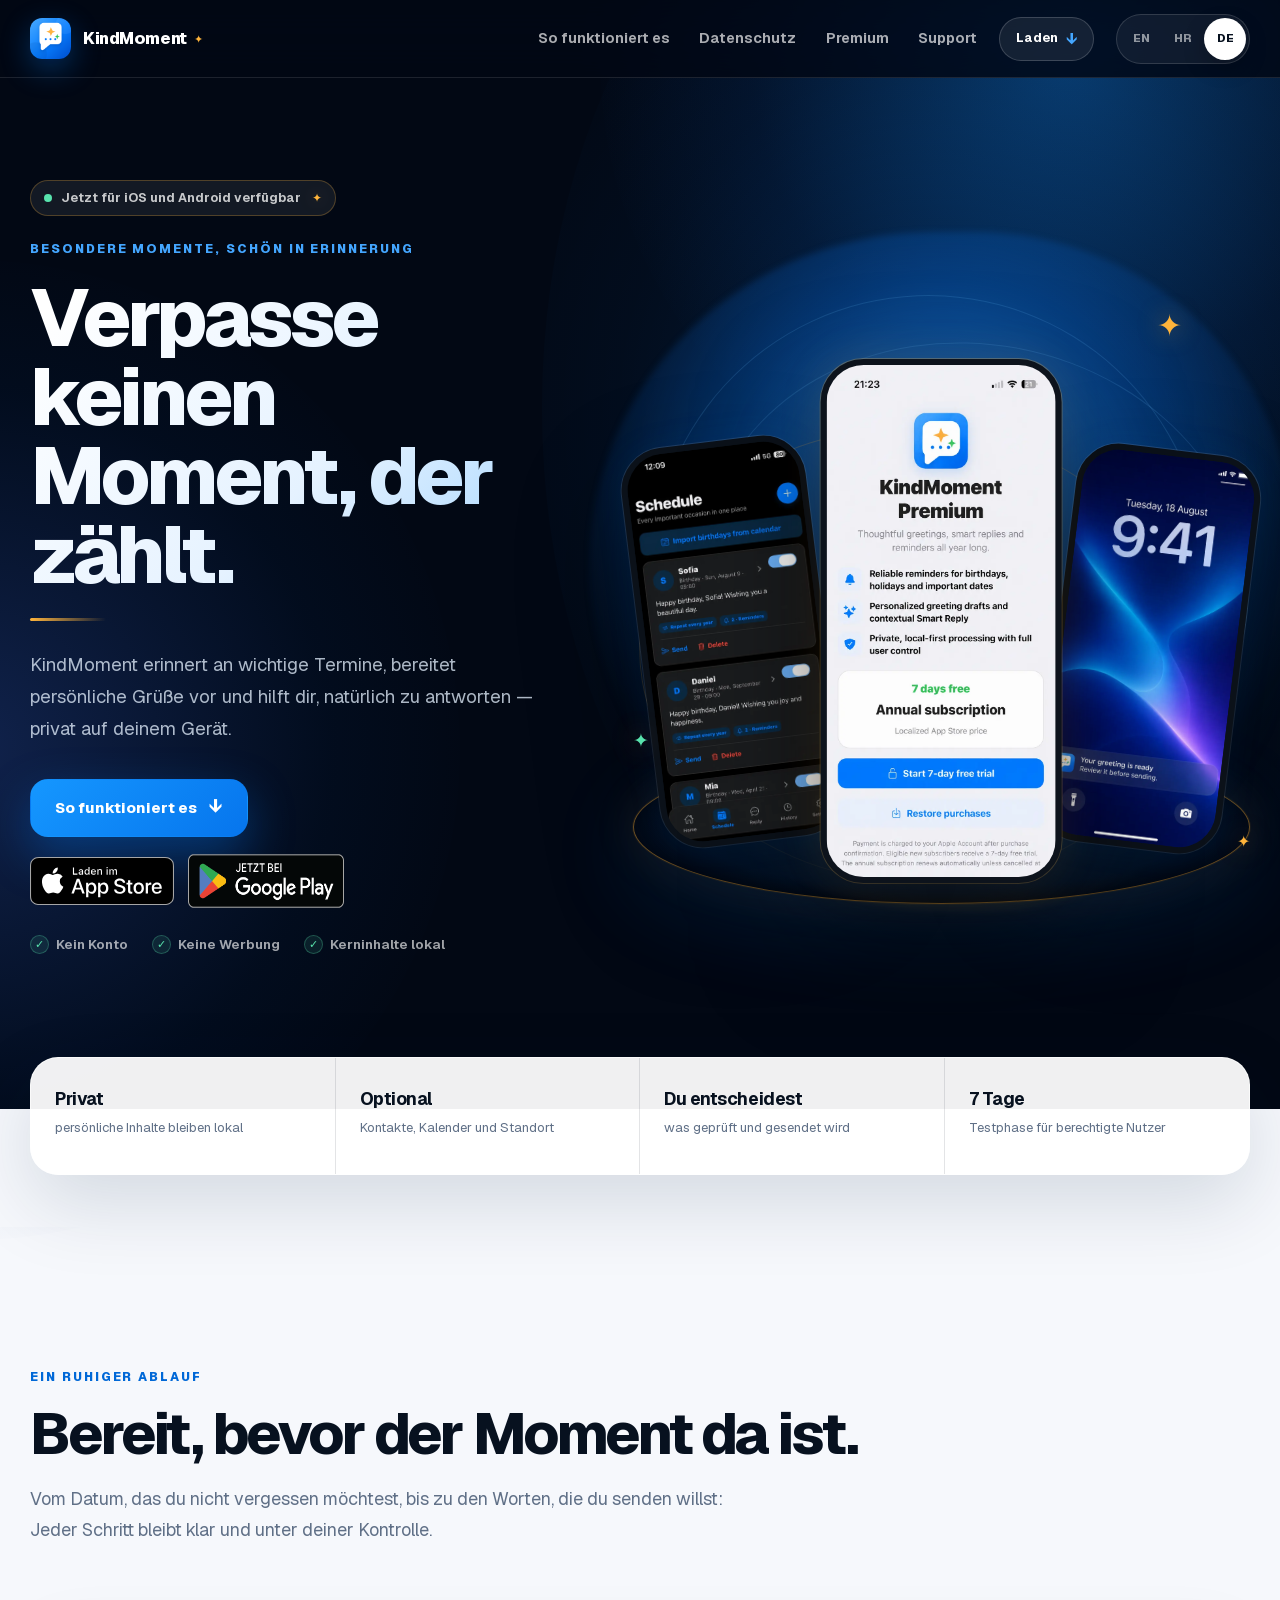
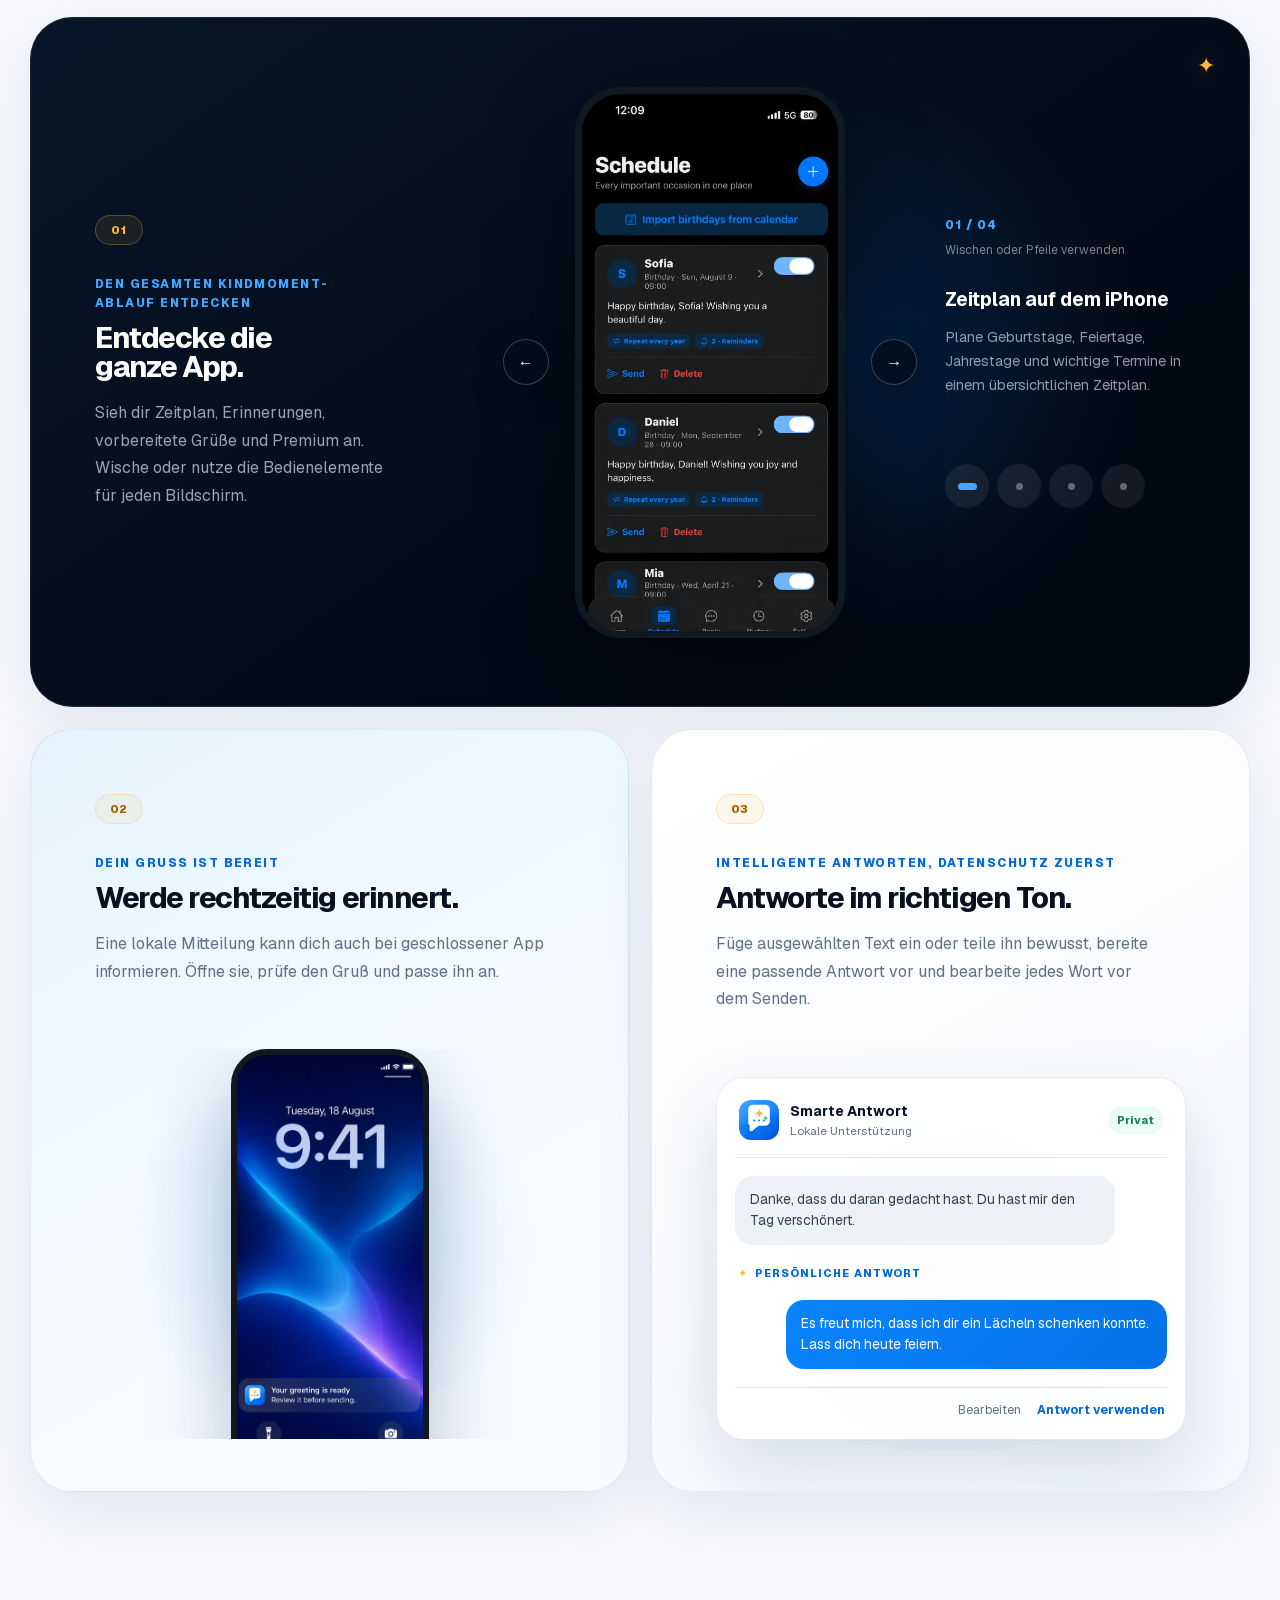
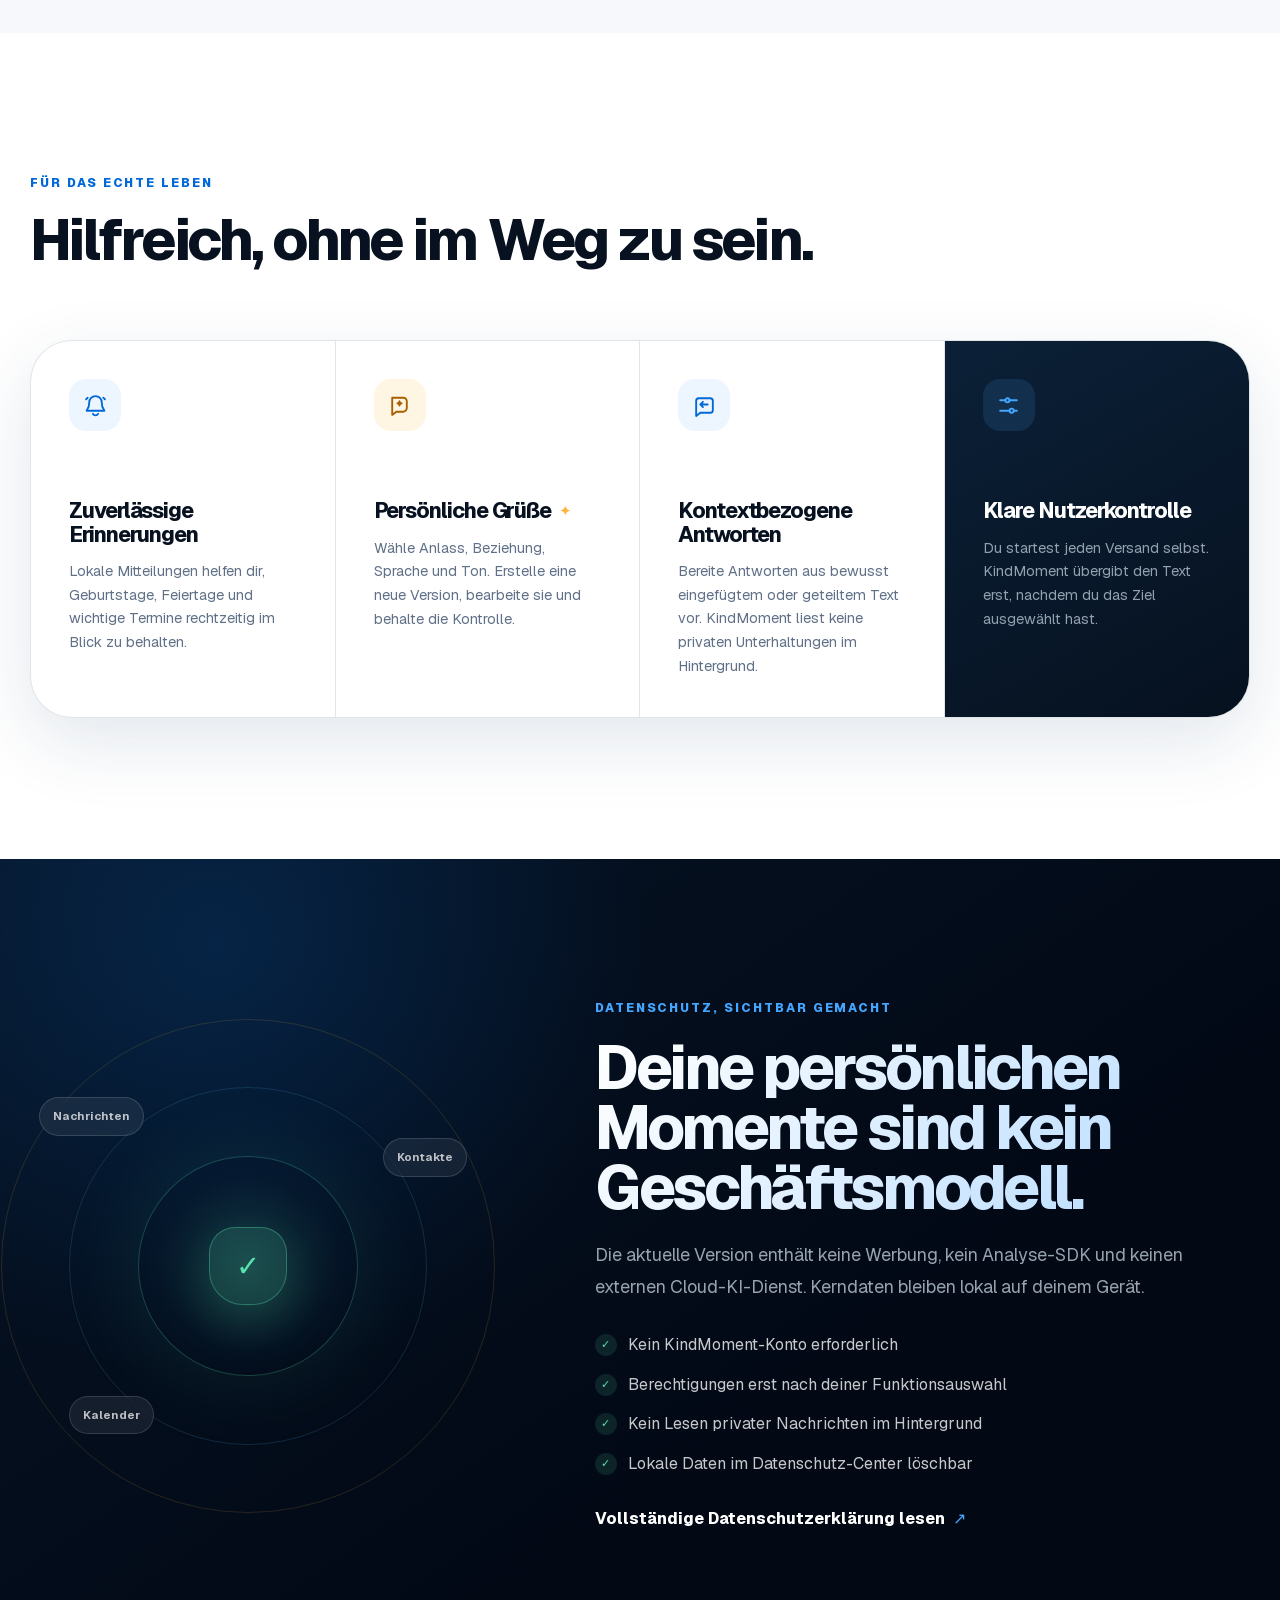
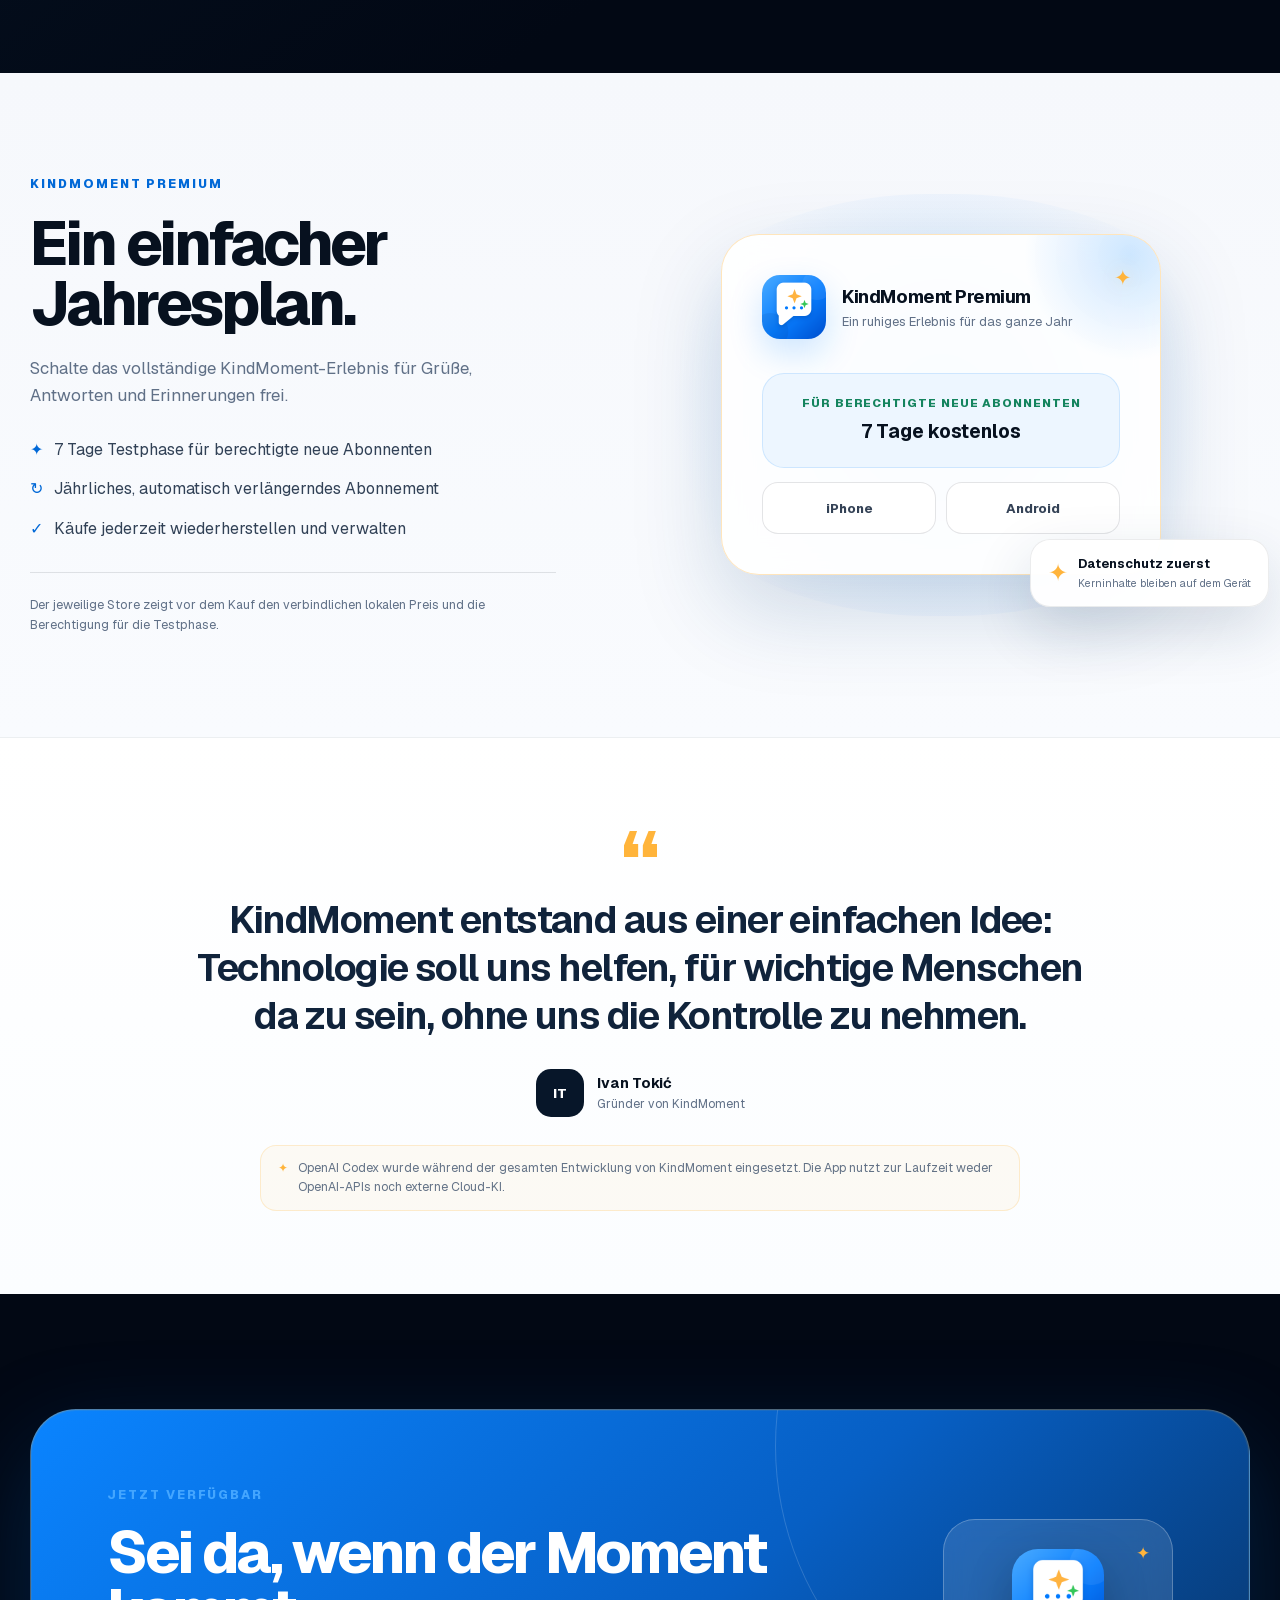
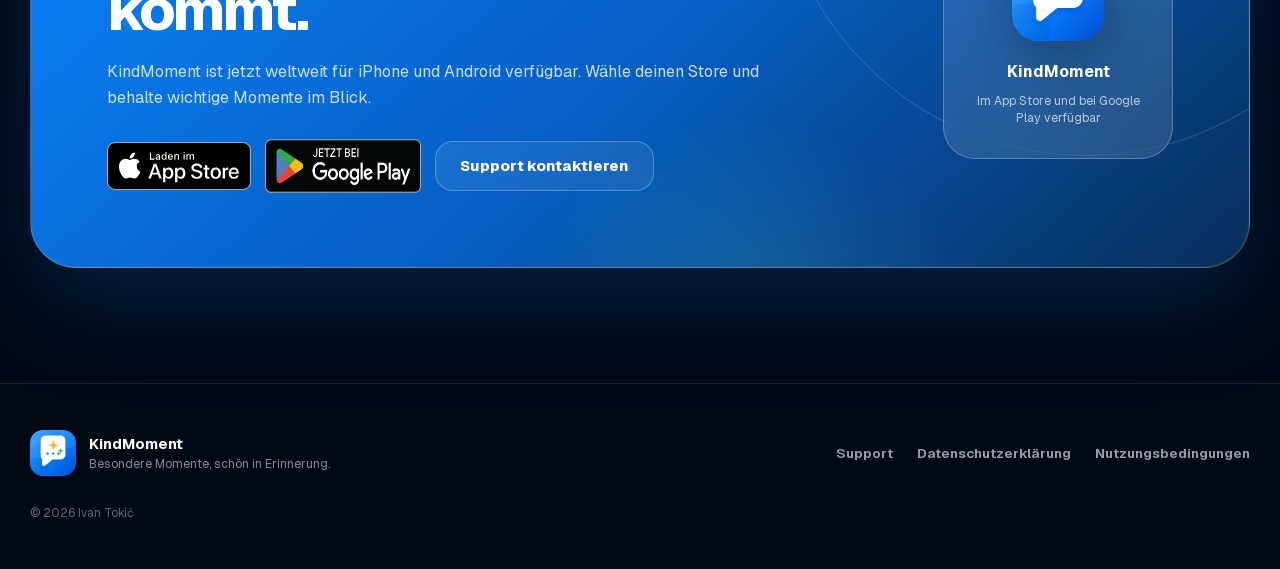
==== commit 26e7e197: "Showcase polish: de/index.html" ====
--- a/de/index.html
+++ b/de/index.html
@@ -5,9 +5,9 @@
 <meta http-equiv="Content-Security-Policy" content="default-src 'self'; script-src 'self' 'unsafe-inline'; style-src 'self' 'unsafe-inline'; img-src 'self' data:; font-src 'self' data:; connect-src 'self'; object-src 'none'; base-uri 'self'; form-action 'self'; upgrade-insecure-requests"/>
 <meta charSet="utf-8"/>
 <meta name="viewport" content="width=device-width, initial-scale=1"/>
-<link rel="preload" href="/assets/kindmoment-android-schedule-v2.webp" as="image" fetchPriority="high" media="(min-width: 821px)"/>
+<link rel="preload" href="/assets/kindmoment-premium-real.webp" as="image" fetchPriority="high" media="(min-width: 561px)"/>
 <link rel="preload" href="/assets/kindmoment-schedule-real.webp" as="image"/>
-<link rel="stylesheet" href="/assets/site-v2.css"/>
+<link rel="stylesheet" href="/assets/site-v2.css?v=showcase-7"/>
 <title>KindMoment — Verpasse keinen Moment, der zählt</title>
 <meta name="description" content="Wichtige Termine, persönliche Grüße und Antworten mit privater Verarbeitung auf deinem Gerät."/>
 <meta name="application-name" content="KindMoment"/>
@@ -110,21 +110,15 @@
 <div class="spark spark-three" aria-hidden="true">✦</div>
 <div class="stage-platform" aria-hidden="true">
 </div>
-<figure class="phone phone-ios">
+<figure class="phone phone-schedule">
 <img class="real-app-screen" src="/assets/kindmoment-schedule-real.webp" width="851" height="1848" alt="KindMoment-Zeitplan auf dem iPhone" loading="eager" decoding="async"/>
 </figure>
-<figure class="phone phone-android">
-<img class="real-app-screen" src="/assets/kindmoment-android-schedule-v2.webp" width="790" height="1515" alt="KindMoment-Zeitplan auf Android" loading="eager" fetchPriority="high" decoding="async"/>
-</figure>
-<span class="platform-chip platform-chip-ios">iPhone</span>
-<span class="platform-chip platform-chip-android">Android</span>
-<div class="privacy-chip">
-<span class="privacy-chip-icon" aria-hidden="true">✓</span>
-<div>
-<strong>Datenschutz zuerst</strong>
-<span>Kerninhalte bleiben auf dem Gerät</span>
-</div>
-</div>
+<figure class="phone phone-premium">
+<img class="real-app-screen" src="/assets/kindmoment-premium-real.webp" width="720" height="1567" alt="Jahresabo KindMoment Premium" loading="eager" fetchPriority="high" decoding="async"/>
+</figure>
+<figure class="phone phone-reminder">
+<img class="real-app-screen" src="/assets/kindmoment-notification-real.webp" width="853" height="1844" alt="KindMoment-Mitteilung: Dein Gruß ist bereit" loading="eager" decoding="async"/>
+</figure>
 </div>
 </section>
 <section class="proof-strip" aria-label="KindMoment-Highlights">
@@ -220,7 +214,7 @@
 </div>
 </div>
 </article>
-<article class="story-card story-card-2">
+<article class="story-card story-card-2" id="reminders">
 <div class="story-content">
 <span class="story-number">02</span>
 <p class="story-kicker">Dein Gruß ist bereit</p>
@@ -235,7 +229,7 @@
 </figure>
 </div>
 </article>
-<article class="story-card story-card-3">
+<article class="story-card story-card-3" id="smart-reply">
 <div class="story-content">
 <span class="story-number">03</span>
 <p class="story-kicker">Intelligente Antworten, Datenschutz zuerst</p>
@@ -403,6 +397,7 @@
 <span>Gründer von KindMoment</span>
 </div>
 </div>
+<p class="development-note"><span aria-hidden="true">✦</span>OpenAI Codex wurde während der gesamten Entwicklung von KindMoment eingesetzt. Die App nutzt zur Laufzeit weder OpenAI-APIs noch externe Cloud-KI.</p>
 </section>
 <section class="launch-section section-width" id="download">
 <div class="launch-copy">
--- a/assets/site-v2.css
+++ b/assets/site-v2.css
@@ -106,6 +106,8 @@
   margin-bottom: 22px;
   font-size: clamp(2.65rem, 4.8vw, 5rem);
   font-weight: 760;
+  overflow-wrap: normal;
+  word-break: normal;
 }
 
 h3 {
@@ -543,36 +545,66 @@
 
 .hero-stage {
   position: relative;
-  min-height: 680px;
+  min-height: 700px;
   isolation: isolate;
 }
 
 .stage-aura {
   position: absolute;
   z-index: -3;
-  inset: 6% -5% 0;
+  inset: 2% -7% 1%;
   border-radius: 52% 48% 46% 54%;
-  background: radial-gradient(circle at 50% 38%, rgba(52, 159, 255, 0.72), rgba(8, 92, 190, 0.4) 42%, rgba(3, 24, 52, 0.08) 72%, transparent 78%);
-  filter: blur(4px);
+  background:
+    radial-gradient(circle at 50% 39%, rgba(35, 147, 255, 0.78), rgba(8, 92, 190, 0.42) 40%, rgba(3, 24, 52, 0.08) 70%, transparent 77%),
+    radial-gradient(circle at 50% 84%, rgba(255, 180, 59, 0.12), transparent 38%);
+  filter: blur(3px);
 }
 
 .stage-platform {
   position: absolute;
   z-index: -1;
-  right: 1%;
-  bottom: 1%;
-  left: 3%;
-  height: 25%;
-  border: 1px solid rgba(98, 183, 255, 0.18);
+  right: 0;
+  bottom: 2%;
+  left: 0;
+  height: 22%;
+  border: 1px solid rgba(255, 180, 59, 0.48);
   border-radius: 50%;
-  background: radial-gradient(ellipse, rgba(10, 132, 255, 0.24), rgba(4, 29, 61, 0.62) 58%, rgba(2, 8, 20, 0.1) 72%);
-  box-shadow: 0 18px 80px rgba(10, 132, 255, 0.14);
+  background:
+    radial-gradient(ellipse at 50% 18%, rgba(255, 190, 76, 0.28), transparent 32%),
+    radial-gradient(ellipse, rgba(10, 132, 255, 0.3), rgba(4, 29, 61, 0.74) 58%, rgba(2, 8, 20, 0.18) 73%);
+  box-shadow:
+    0 0 0 1px rgba(255, 180, 59, 0.08),
+    0 22px 90px rgba(10, 132, 255, 0.2),
+    0 0 48px rgba(255, 180, 59, 0.1);
+}
+
+.stage-platform::before,
+.stage-platform::after {
+  position: absolute;
+  right: 8%;
+  left: 8%;
+  height: 1px;
+  border-radius: 999px;
+  background: linear-gradient(90deg, transparent, rgba(255, 197, 103, 0.86), transparent);
+  content: "";
+}
+
+.stage-platform::before {
+  top: 15%;
+  box-shadow: 0 0 18px rgba(255, 180, 59, 0.45);
+}
+
+.stage-platform::after {
+  top: 32%;
+  right: 17%;
+  left: 17%;
+  opacity: 0.42;
 }
 
 .orbit {
   position: absolute;
   z-index: -2;
-  border: 1px solid rgba(111, 192, 255, 0.16);
+  border: 1px solid rgba(111, 192, 255, 0.15);
   border-radius: 50%;
   pointer-events: none;
 }
@@ -589,6 +621,7 @@
 
 .orbit-three {
   inset: 30% 10% 5% 1%;
+  border-color: rgba(255, 180, 59, 0.18);
   transform: rotate(4deg);
 }
 
@@ -622,10 +655,13 @@
   position: absolute;
   overflow: hidden;
   margin: 0;
-  border: 7px solid #111820;
-  border-radius: 48px;
-  background: #111820;
-  box-shadow: var(--shadow-phone);
+  border: 6px solid #0b1119;
+  border-radius: 43px;
+  background: #0b1119;
+  box-shadow:
+    var(--shadow-phone),
+    0 0 0 1px rgba(255, 255, 255, 0.12),
+    0 0 34px rgba(10, 132, 255, 0.08);
   transform-origin: 50% 100%;
 }
 
@@ -635,111 +671,36 @@
   object-fit: cover;
 }
 
-.phone-ios {
+.phone-schedule {
   z-index: 2;
-  bottom: 8%;
-  left: 5%;
-  width: 41%;
+  bottom: 11%;
+  left: 5.25%;
+  width: 30%;
   aspect-ratio: 851 / 1848;
   transform: rotate(-7deg);
 }
 
-.phone-android {
-  z-index: 4;
-  right: 7%;
-  bottom: 3%;
-  width: 44%;
-  aspect-ratio: 790 / 1515;
-  border-color: #0c1826;
-  transform: rotate(5deg);
-}
-
-.platform-chip {
-  position: absolute;
-  z-index: 7;
-  display: inline-flex;
-  align-items: center;
-  gap: 7px;
-  padding: 8px 12px;
-  border: 1px solid rgba(255, 255, 255, 0.17);
-  border-radius: 999px;
-  background: rgba(5, 17, 35, 0.78);
-  color: rgba(255, 255, 255, 0.8);
-  font-size: 0.72rem;
-  font-weight: 730;
-  box-shadow: 0 12px 34px rgba(0, 0, 0, 0.24);
-  backdrop-filter: blur(12px);
-}
-
-.platform-chip::before {
-  width: 7px;
-  height: 7px;
-  border-radius: 50%;
-  background: var(--blue-bright);
-  content: "";
-}
-
-.platform-chip-ios::before {
-  background: var(--gold);
-  box-shadow: 0 0 12px rgba(255, 180, 59, 0.45);
-}
-
-.platform-chip-ios {
-  top: 17%;
-  left: 0;
-}
-
-.platform-chip-android {
-  top: 8%;
-  right: 3%;
-}
-
-.platform-chip-android::before {
-  background: var(--mint);
-}
-
-.privacy-chip {
-  position: absolute;
-  z-index: 9;
-  right: 12%;
-  bottom: 1%;
-  display: flex;
-  align-items: center;
-  gap: 12px;
-  min-width: 222px;
-  padding: 13px 15px;
-  border: 1px solid rgba(255, 255, 255, 0.17);
-  border-radius: 20px;
-  background: rgba(5, 17, 35, 0.82);
-  color: #fff;
-  box-shadow: 0 20px 48px rgba(0, 0, 0, 0.32);
-  backdrop-filter: blur(15px);
-}
-
-.privacy-chip-icon {
-  display: grid;
-  flex: 0 0 37px;
-  width: 37px;
-  height: 37px;
-  place-items: center;
-  border: 1px solid rgba(88, 227, 173, 0.28);
-  border-radius: 12px;
-  background: rgba(88, 227, 173, 0.13);
-  color: var(--mint);
-}
-
-.privacy-chip strong,
-.privacy-chip span {
-  display: block;
-}
-
-.privacy-chip strong {
-  font-size: 0.82rem;
-}
-
-.privacy-chip div > span {
-  color: rgba(255, 255, 255, 0.56);
-  font-size: 0.69rem;
+.phone-premium {
+  z-index: 5;
+  bottom: 5%;
+  left: 50%;
+  width: 39%;
+  aspect-ratio: 720 / 1567;
+  border-color: #0d131c;
+  transform: translateX(-50%);
+  box-shadow:
+    0 54px 120px rgba(0, 0, 0, 0.58),
+    0 0 0 1px rgba(255, 192, 86, 0.28),
+    0 0 44px rgba(255, 180, 59, 0.13);
+}
+
+.phone-reminder {
+  z-index: 3;
+  right: 5.25%;
+  bottom: 10%;
+  width: 30%;
+  aspect-ratio: 853 / 1844;
+  transform: rotate(7deg);
 }
 
 .proof-strip {
@@ -787,13 +748,25 @@
   line-height: 1.45;
 }
 
-.story {
+.story.section-width {
+  width: 100%;
+  max-width: none;
+  padding-inline: max(24px, calc((100% - 1220px) / 2));
   background: var(--page);
 }
 
 .section-heading {
-  max-width: 850px;
+  width: 100%;
+  max-width: min(850px, 100%);
+  min-width: 0;
   margin-bottom: clamp(42px, 6vw, 72px);
+}
+
+.section-heading h2 {
+  max-width: 100%;
+  font-size: clamp(2.6rem, 4.55vw, 4.65rem);
+  overflow: visible;
+  text-wrap: balance;
 }
 
 .section-heading > p:last-child {
@@ -1077,39 +1050,47 @@
 }
 
 .story-card-2 {
+  grid-template-rows: auto minmax(0, 1fr);
   background: linear-gradient(150deg, #e5f4ff, #f8fbff 66%);
 }
 
 .story-card-2 .story-visual {
   display: grid;
-  min-height: 420px;
+  overflow: hidden;
+  min-height: 390px;
+  height: 390px;
   place-items: end center;
-  padding-bottom: 0;
+  padding: 0 24px;
 }
 
 .story-phone {
   position: relative;
   z-index: 2;
   overflow: hidden;
-  width: min(285px, 72%);
-  margin: 0 auto -20%;
-  border: 7px solid #111820;
-  border-radius: 44px;
+  width: min(198px, 58%);
+  aspect-ratio: 853 / 1844;
+  margin: 0 auto -38px;
+  border: 6px solid #111820;
+  border-radius: 36px;
   background: #111820;
   box-shadow: 0 35px 80px rgba(12, 55, 100, 0.3);
 }
 
 .story-phone img {
   width: 100%;
+  height: 100%;
+  object-fit: cover;
+  object-position: top center;
 }
 
 .story-card-3 {
+  grid-template-rows: auto minmax(0, 1fr);
   background: linear-gradient(150deg, #ffffff, #f4f8fd);
 }
 
 .story-card-3 .story-visual {
   display: grid;
-  align-items: end;
+  place-items: center;
   padding-top: 0;
 }
 
@@ -1465,12 +1446,15 @@
   color: var(--blue-bright);
 }
 
-.premium-section {
+.premium-section.section-width {
   display: grid;
   grid-template-columns: minmax(0, 0.92fr) minmax(430px, 1.08fr);
   align-items: center;
-  gap: clamp(48px, 8vw, 116px);
-  background: var(--page);
+  width: 100%;
+  max-width: none;
+  gap: clamp(42px, 6vw, 92px);
+  padding: clamp(74px, 8vw, 112px) max(24px, calc((100% - 1220px) / 2));
+  background: linear-gradient(180deg, #f6f8fc 0%, #f9fbfe 100%);
 }
 
 .premium-copy > p:not(.eyebrow):not(.premium-note) {
@@ -1506,7 +1490,7 @@
 .premium-visual {
   position: relative;
   display: grid;
-  min-height: 560px;
+  min-height: 440px;
   place-items: center;
 }
 
@@ -1520,9 +1504,9 @@
 .premium-card {
   position: relative;
   z-index: 2;
-  width: min(470px, 100%);
+  width: min(440px, 100%);
   overflow: hidden;
-  padding: clamp(30px, 5vw, 48px);
+  padding: clamp(28px, 4vw, 40px);
   border: 1px solid rgba(255, 180, 59, 0.34);
   border-radius: 38px;
   background: rgba(255, 255, 255, 0.9);
@@ -1632,7 +1616,7 @@
   position: absolute;
   z-index: 3;
   right: -3%;
-  bottom: 9%;
+  bottom: 4%;
   display: grid;
   grid-template-columns: auto 1fr;
   gap: 0 10px;
@@ -1664,11 +1648,14 @@
   font-size: 0.67rem;
 }
 
-.founder-section {
-  display: grid;
+.founder-section.section-width {
+  display: grid;
+  width: 100%;
+  max-width: none;
   justify-items: center;
-  padding-block: clamp(76px, 9vw, 126px);
-  background: #fff;
+  padding: clamp(60px, 6.5vw, 92px) max(24px, calc((100% - 1220px) / 2));
+  border-top: 1px solid rgba(7, 17, 31, 0.06);
+  background: linear-gradient(180deg, #fff 0%, #fbfdff 100%);
   text-align: center;
 }
 
@@ -1682,7 +1669,7 @@
 
 .founder-section blockquote {
   max-width: 930px;
-  margin: 22px 0 36px;
+  margin: 14px 0 30px;
   color: #10233b;
   font-size: clamp(1.7rem, 3vw, 3rem);
   font-weight: 650;
@@ -1721,6 +1708,27 @@
 .founder-person span {
   color: var(--muted);
   font-size: 0.76rem;
+}
+
+.development-note {
+  display: flex;
+  align-items: flex-start;
+  gap: 10px;
+  max-width: 760px;
+  margin: 28px 0 0;
+  padding: 13px 17px;
+  border: 1px solid rgba(255, 180, 59, 0.22);
+  border-radius: 16px;
+  background: rgba(255, 180, 59, 0.055);
+  color: #637286;
+  font-size: 0.76rem;
+  line-height: 1.55;
+  text-align: left;
+}
+
+.development-note span {
+  flex: 0 0 auto;
+  color: var(--gold);
 }
 
 .launch-section {
@@ -1935,6 +1943,15 @@
     margin: 30px auto 0;
   }
 
+  .phone-schedule,
+  .phone-reminder {
+    width: 28%;
+  }
+
+  .phone-premium {
+    width: 34%;
+  }
+
   .story-card-1 {
     grid-template-columns: 1fr;
   }
@@ -1959,7 +1976,7 @@
     border-bottom: 1px solid var(--line);
   }
 
-  .premium-section {
+  .premium-section.section-width {
     grid-template-columns: 1fr;
   }
 
@@ -1971,6 +1988,13 @@
 @media (max-width: 820px) {
   .section-width {
     width: min(100% - 32px, 1220px);
+  }
+
+  .story.section-width,
+  .premium-section.section-width,
+  .founder-section.section-width {
+    width: 100%;
+    padding-inline: 16px;
   }
 
   .topbar {
@@ -1999,7 +2023,7 @@
   }
 
   .hero-stage {
-    min-height: 560px;
+    min-height: 600px;
   }
 
   .proof-grid {
@@ -2049,7 +2073,7 @@
 
   .story-card-2,
   .story-card-3 {
-    min-height: 670px;
+    min-height: 640px;
   }
 
   .privacy-layout {
@@ -2149,35 +2173,32 @@
   }
 
   .hero-stage {
-    min-height: 450px;
+    min-height: clamp(390px, 100vw, 540px);
     margin-top: 20px;
   }
 
   .phone {
-    border-width: 5px;
-    border-radius: 34px;
-  }
-
-  .phone-ios {
-    left: 1%;
-    width: 49%;
-  }
-
-  .phone-android {
-    right: 1%;
-    width: 52%;
-  }
-
-  .platform-chip {
-    display: none;
-  }
-
-  .privacy-chip {
-    right: 5%;
-    bottom: -1%;
-    min-width: 195px;
-    transform: scale(0.9);
-    transform-origin: right bottom;
+    border-width: 4px;
+    border-radius: 28px;
+  }
+
+  .phone-schedule {
+    left: 4%;
+    bottom: 11%;
+    width: 32%;
+    transform: rotate(-6deg);
+  }
+
+  .phone-premium {
+    bottom: 4%;
+    width: 39%;
+  }
+
+  .phone-reminder {
+    right: 4%;
+    bottom: 10%;
+    width: 32%;
+    transform: rotate(6deg);
   }
 
   .proof-grid {
@@ -2215,6 +2236,18 @@
   .story-card-2,
   .story-card-3 {
     min-height: 610px;
+  }
+
+  .story-card-2 .story-visual {
+    min-height: 340px;
+    height: 340px;
+  }
+
+  .story-phone {
+    width: min(172px, 58%);
+    margin-bottom: -34px;
+    border-width: 5px;
+    border-radius: 31px;
   }
 
   .feature-grid {
@@ -2254,7 +2287,7 @@
   }
 
   .premium-visual {
-    min-height: 510px;
+    min-height: 430px;
   }
 
   .premium-card {
@@ -2295,6 +2328,40 @@
   .download-card img {
     grid-row: auto;
     margin: 0 0 10px;
+  }
+}
+
+@media (min-width: 1101px) and (max-height: 820px) {
+  .hero {
+    min-height: 668px;
+    padding-block: 36px 72px;
+  }
+
+  .hero h1 {
+    margin-bottom: 18px;
+    font-size: clamp(4rem, 6vw, 4.6rem);
+  }
+
+  .hero h1::after {
+    margin-top: 16px;
+  }
+
+  .hero-lead {
+    font-size: 1rem;
+    line-height: 1.58;
+  }
+
+  .hero-actions {
+    gap: 14px;
+    margin-top: 22px;
+  }
+
+  .hero-trust {
+    margin-top: 18px;
+  }
+
+  .hero-stage {
+    min-height: 560px;
   }
 }
 
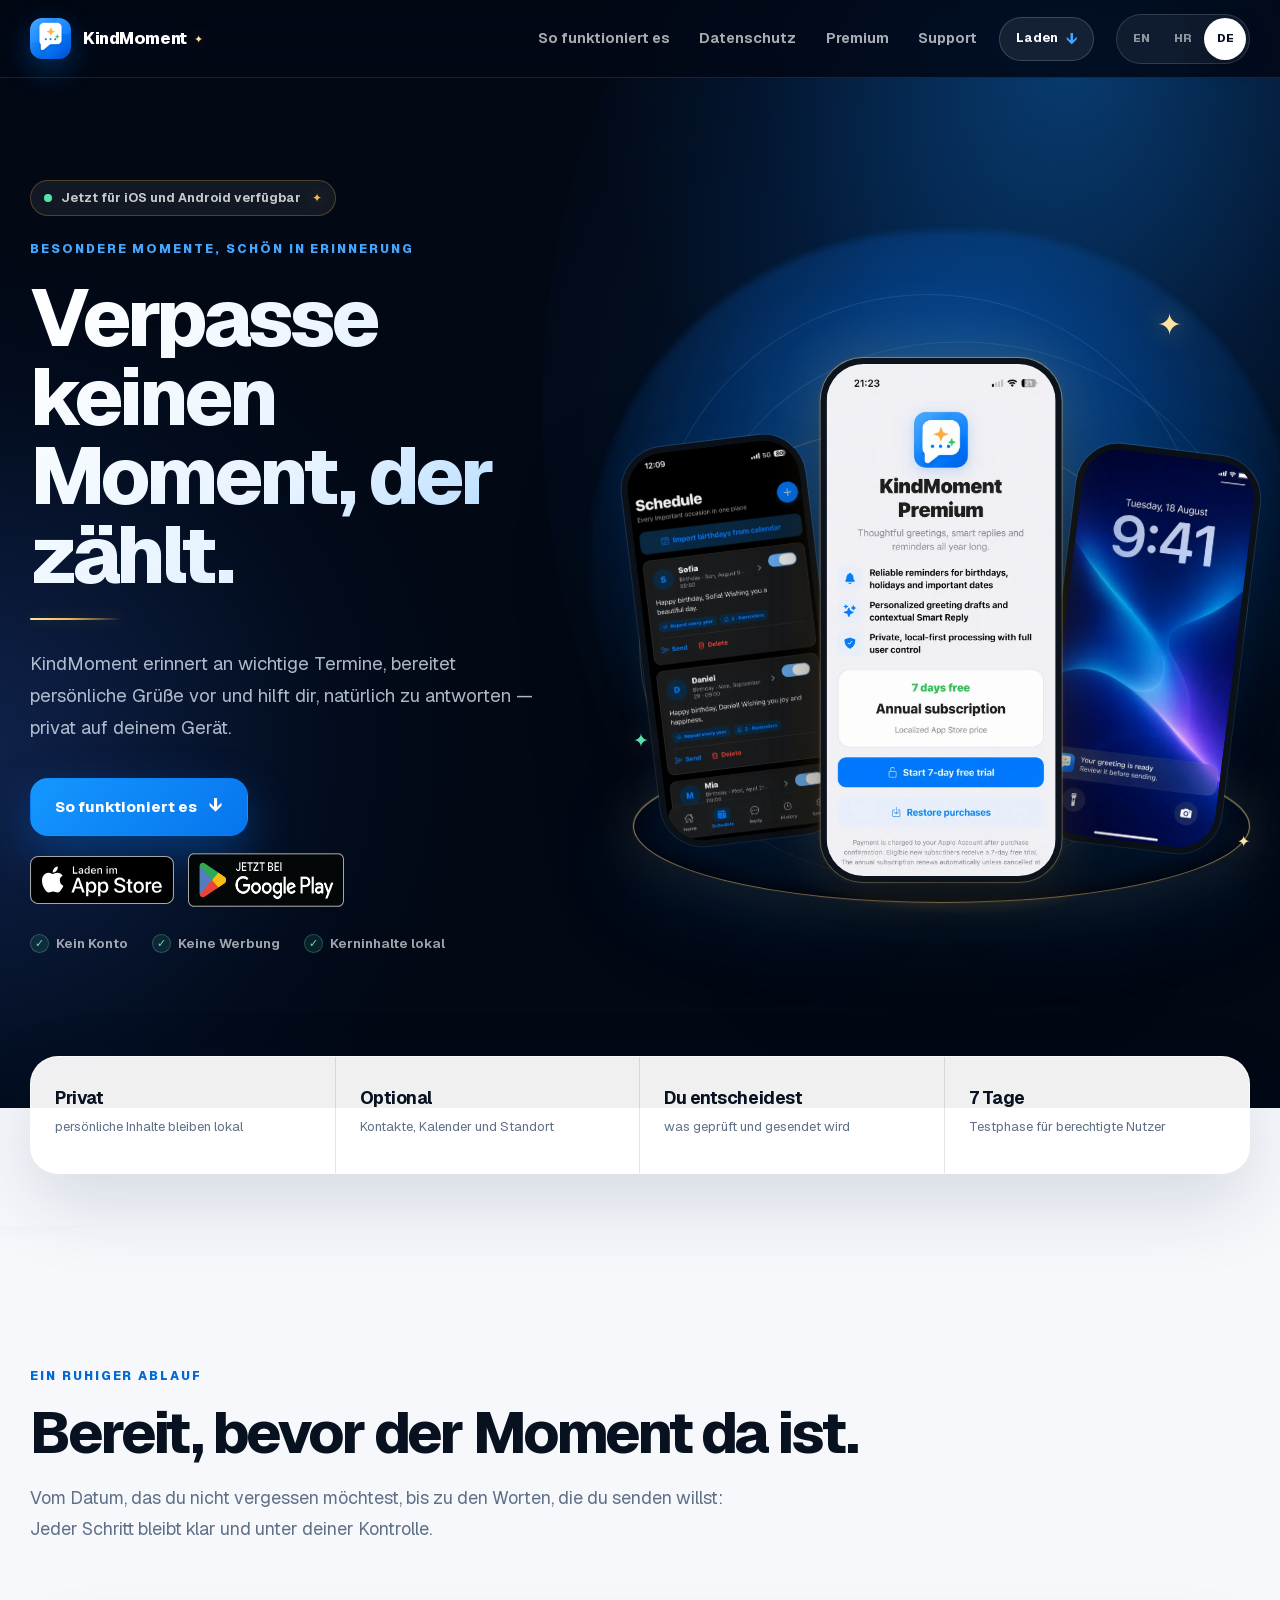
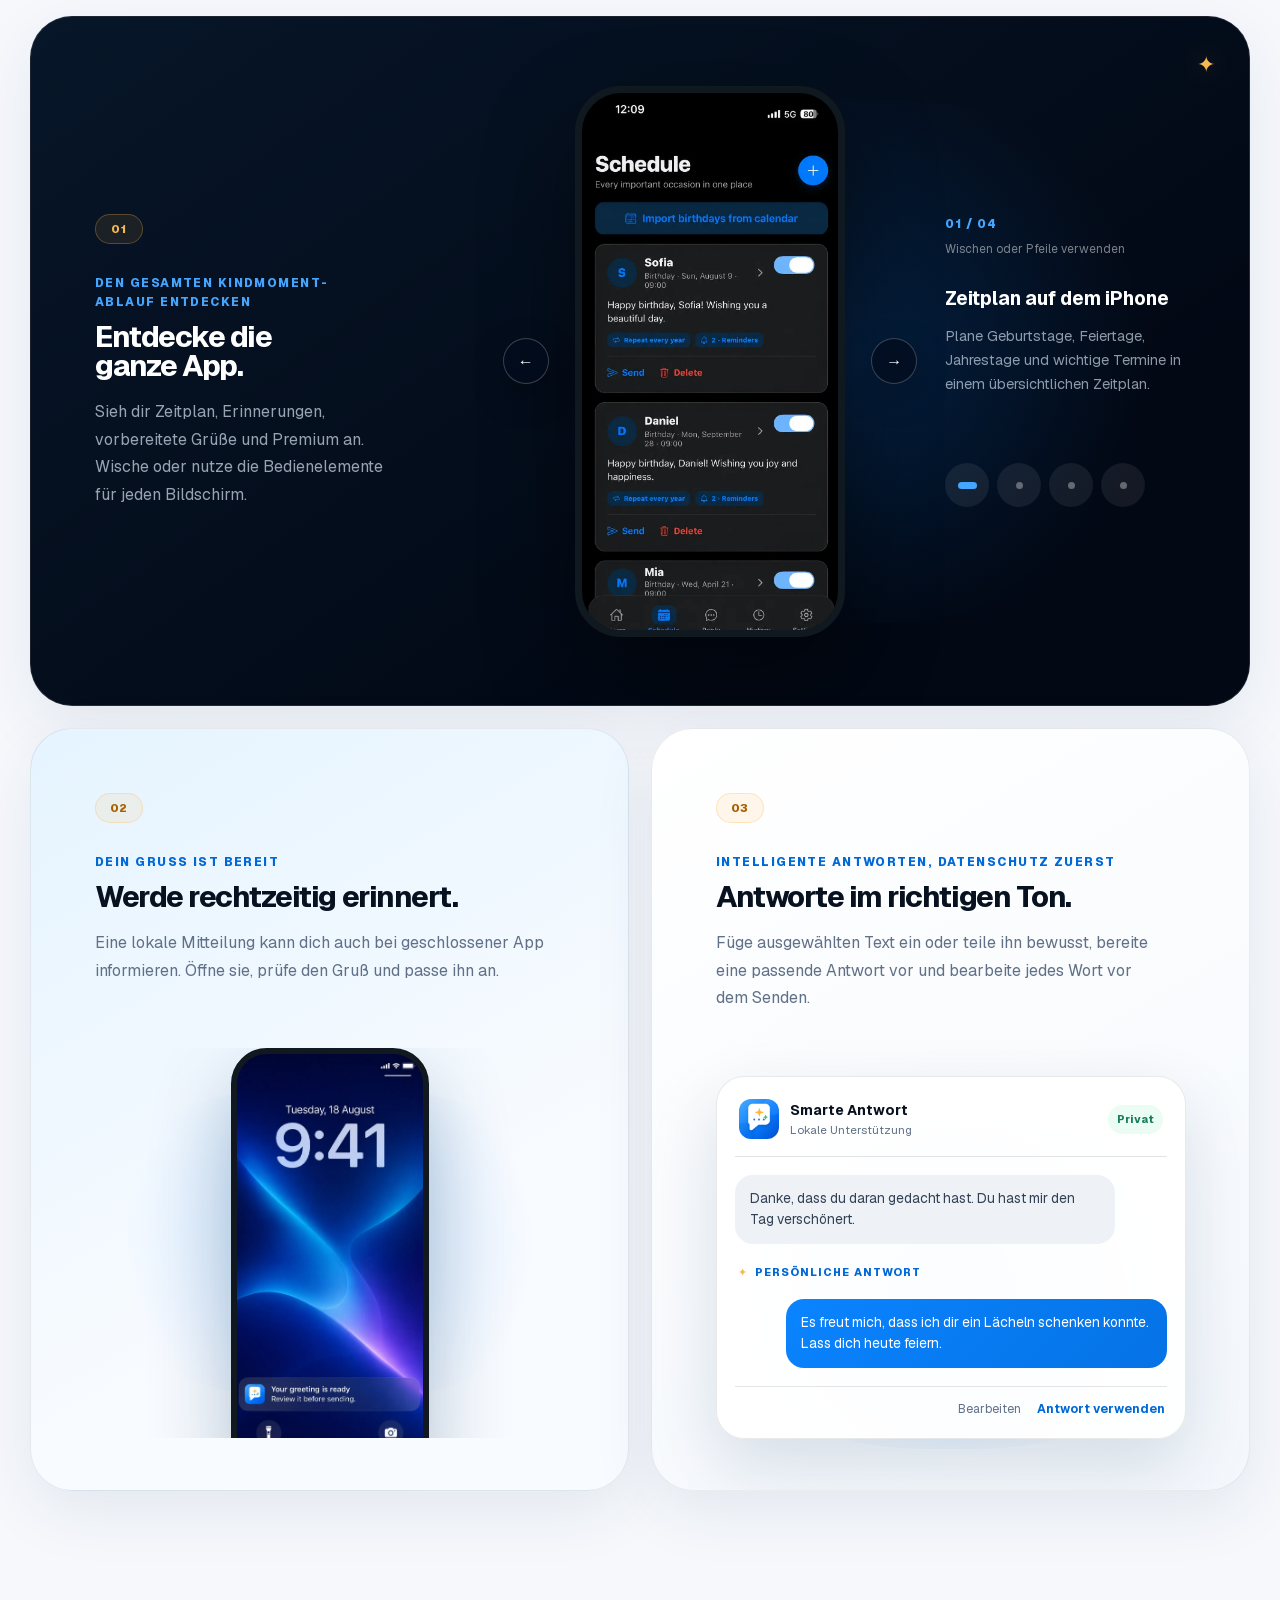
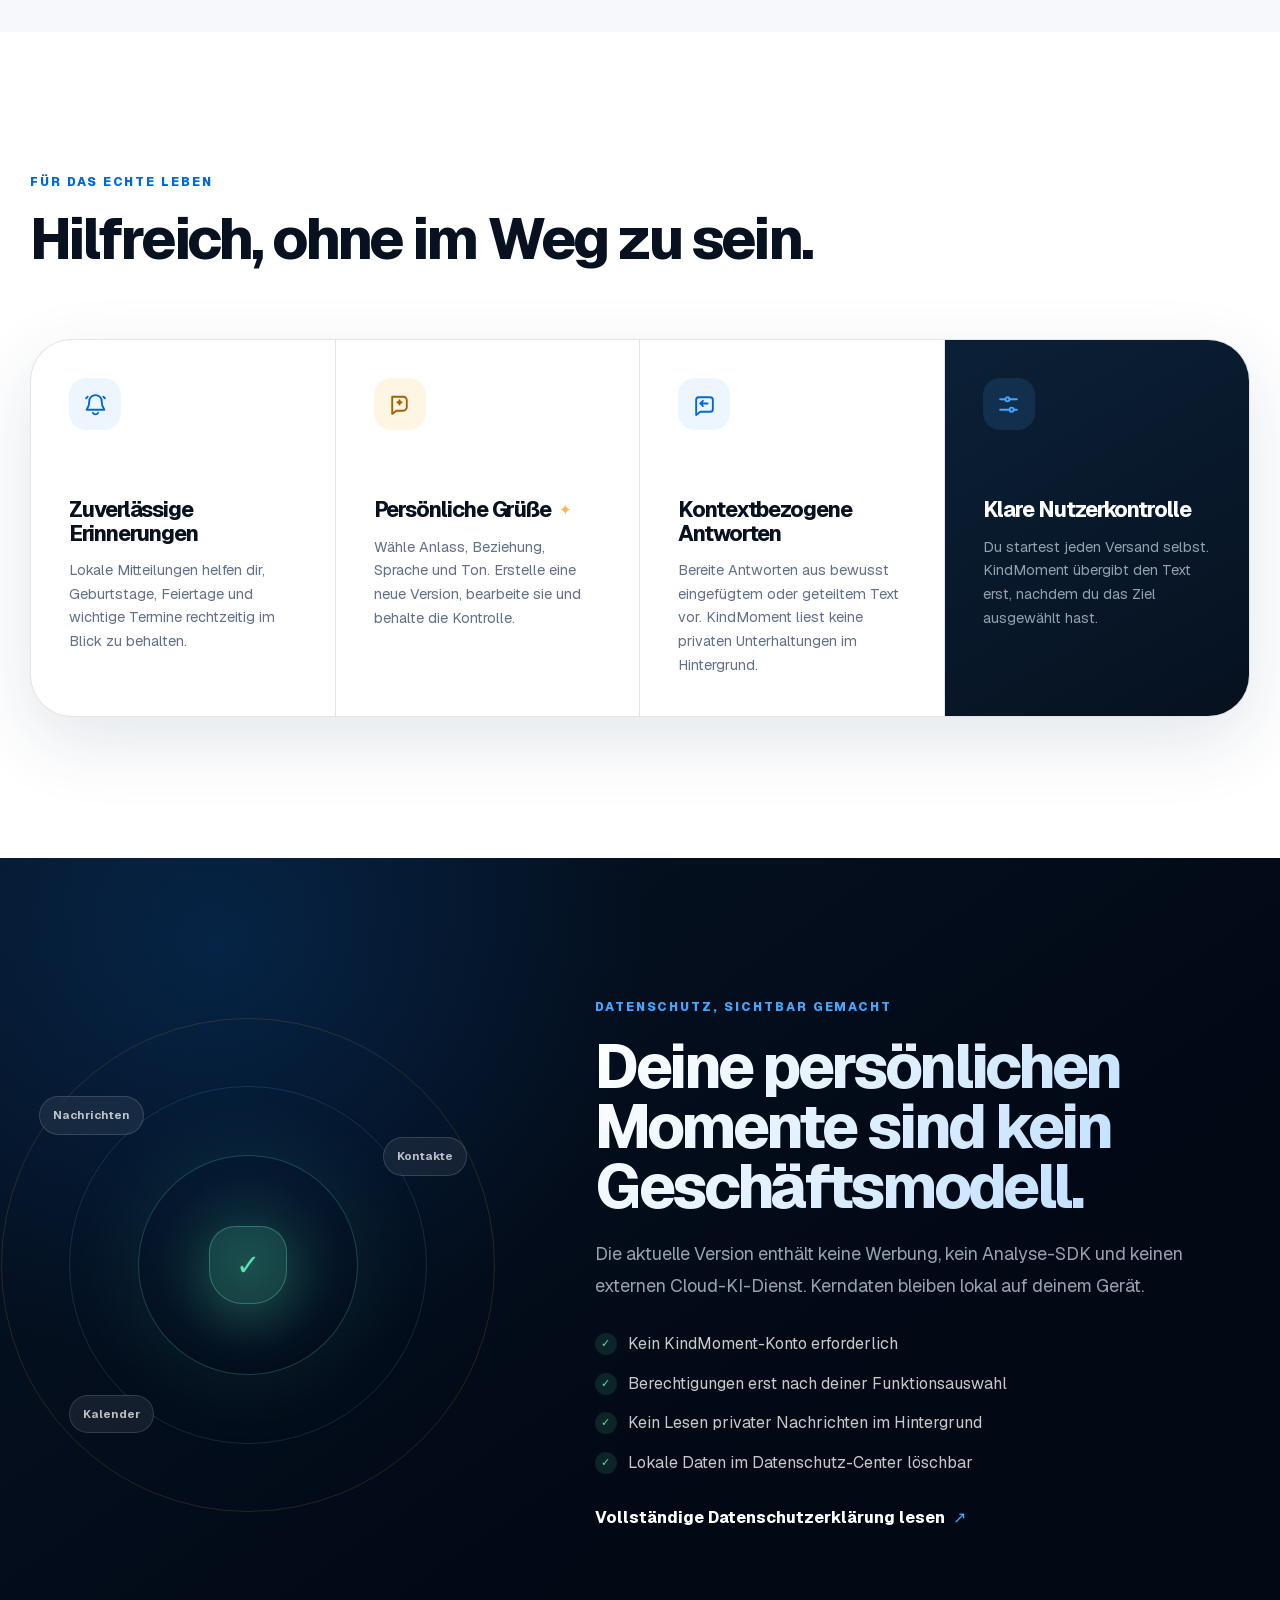
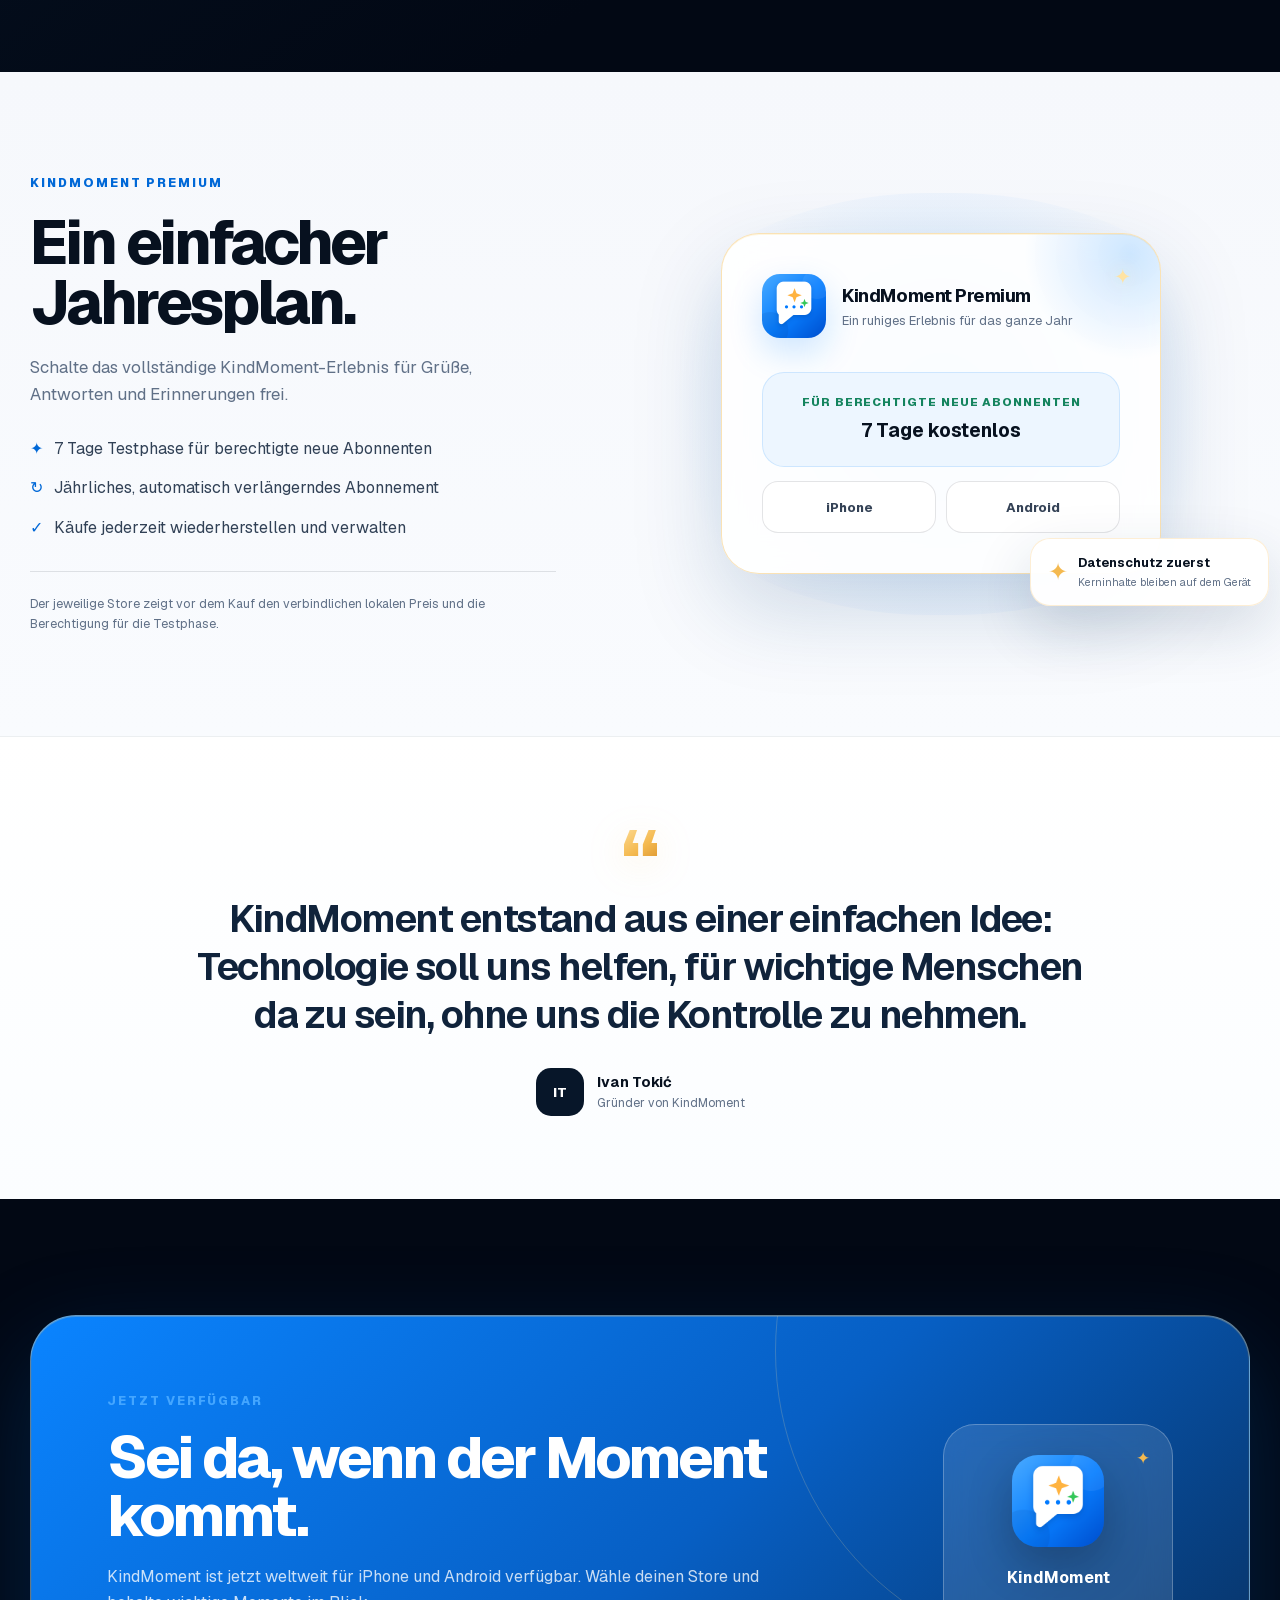
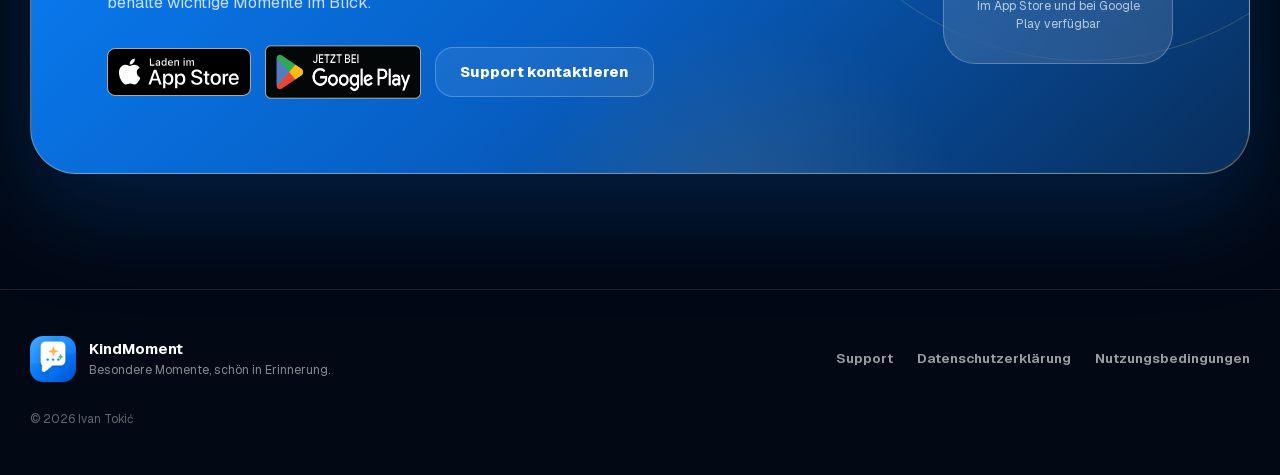
==== commit 4f587adb: "Remove Codex note and refine gold: de/index.html" ====
--- a/de/index.html
+++ b/de/index.html
@@ -7,7 +7,7 @@
 <meta name="viewport" content="width=device-width, initial-scale=1"/>
 <link rel="preload" href="/assets/kindmoment-premium-real.webp" as="image" fetchPriority="high" media="(min-width: 561px)"/>
 <link rel="preload" href="/assets/kindmoment-schedule-real.webp" as="image"/>
-<link rel="stylesheet" href="/assets/site-v2.css?v=showcase-7"/>
+<link rel="stylesheet" href="/assets/site-v2.css?v=showcase-8"/>
 <title>KindMoment — Verpasse keinen Moment, der zählt</title>
 <meta name="description" content="Wichtige Termine, persönliche Grüße und Antworten mit privater Verarbeitung auf deinem Gerät."/>
 <meta name="application-name" content="KindMoment"/>
@@ -397,7 +397,6 @@
 <span>Gründer von KindMoment</span>
 </div>
 </div>
-<p class="development-note"><span aria-hidden="true">✦</span>OpenAI Codex wurde während der gesamten Entwicklung von KindMoment eingesetzt. Die App nutzt zur Laufzeit weder OpenAI-APIs noch externe Cloud-KI.</p>
 </section>
 <section class="launch-section section-width" id="download">
 <div class="launch-copy">
--- a/assets/site-v2.css
+++ b/assets/site-v2.css
@@ -31,7 +31,9 @@
   --blue: #0a84ff;
   --blue-bright: #44a6ff;
   --blue-deep: #0068d7;
-  --gold: #ffb43b;
+  --gold: #f4b94f;
+  --gold-bright: #ffe3a3;
+  --gold-deep: #c97b16;
   --mint: #58e3ad;
   --shadow-soft: 0 24px 72px rgba(20, 55, 96, 0.12);
   --shadow-card: 0 28px 80px rgba(10, 32, 62, 0.14);
@@ -228,9 +230,10 @@
 
 .brand > span::after {
   margin-left: 7px;
-  color: var(--gold);
+  color: var(--gold-bright);
   content: "✦";
   font-size: 0.68rem;
+  filter: drop-shadow(0 0 8px rgba(244, 185, 79, 0.5));
   vertical-align: 0.12em;
 }
 
@@ -420,11 +423,12 @@
 
 .hero h1::after {
   display: block;
-  width: 76px;
-  height: 3px;
+  width: 92px;
+  height: 2px;
   margin-top: 24px;
   border-radius: 999px;
-  background: linear-gradient(90deg, var(--gold), rgba(255, 180, 59, 0));
+  background: linear-gradient(90deg, var(--gold-bright), var(--gold) 42%, rgba(244, 185, 79, 0));
+  box-shadow: 0 0 14px rgba(244, 185, 79, 0.28);
   content: "";
 }
 
@@ -556,7 +560,7 @@
   border-radius: 52% 48% 46% 54%;
   background:
     radial-gradient(circle at 50% 39%, rgba(35, 147, 255, 0.78), rgba(8, 92, 190, 0.42) 40%, rgba(3, 24, 52, 0.08) 70%, transparent 77%),
-    radial-gradient(circle at 50% 84%, rgba(255, 180, 59, 0.12), transparent 38%);
+    radial-gradient(ellipse at 50% 85%, rgba(244, 185, 79, 0.18), transparent 40%);
   filter: blur(3px);
 }
 
@@ -567,15 +571,17 @@
   bottom: 2%;
   left: 0;
   height: 22%;
-  border: 1px solid rgba(255, 180, 59, 0.48);
+  border: 1px solid rgba(255, 220, 149, 0.62);
   border-radius: 50%;
   background:
-    radial-gradient(ellipse at 50% 18%, rgba(255, 190, 76, 0.28), transparent 32%),
+    radial-gradient(ellipse at 50% 8%, rgba(255, 230, 174, 0.34), transparent 18%),
+    radial-gradient(ellipse at 50% 24%, rgba(244, 185, 79, 0.24), transparent 38%),
     radial-gradient(ellipse, rgba(10, 132, 255, 0.3), rgba(4, 29, 61, 0.74) 58%, rgba(2, 8, 20, 0.18) 73%);
   box-shadow:
-    0 0 0 1px rgba(255, 180, 59, 0.08),
+    inset 0 1px 0 rgba(255, 239, 204, 0.42),
+    0 0 0 1px rgba(201, 123, 22, 0.12),
     0 22px 90px rgba(10, 132, 255, 0.2),
-    0 0 48px rgba(255, 180, 59, 0.1);
+    0 0 58px rgba(244, 185, 79, 0.16);
 }
 
 .stage-platform::before,
@@ -583,22 +589,23 @@
   position: absolute;
   right: 8%;
   left: 8%;
-  height: 1px;
+  height: 2px;
   border-radius: 999px;
-  background: linear-gradient(90deg, transparent, rgba(255, 197, 103, 0.86), transparent);
+  background: linear-gradient(90deg, transparent 2%, var(--gold-deep) 22%, var(--gold-bright) 50%, var(--gold) 76%, transparent 98%);
   content: "";
 }
 
 .stage-platform::before {
   top: 15%;
-  box-shadow: 0 0 18px rgba(255, 180, 59, 0.45);
+  box-shadow: 0 0 20px rgba(244, 185, 79, 0.52);
 }
 
 .stage-platform::after {
   top: 32%;
   right: 17%;
   left: 17%;
-  opacity: 0.42;
+  height: 1px;
+  opacity: 0.48;
 }
 
 .orbit {
@@ -621,15 +628,16 @@
 
 .orbit-three {
   inset: 30% 10% 5% 1%;
-  border-color: rgba(255, 180, 59, 0.18);
+  border-color: rgba(255, 218, 143, 0.24);
+  box-shadow: 0 0 24px rgba(244, 185, 79, 0.05);
   transform: rotate(4deg);
 }
 
 .spark {
   position: absolute;
   z-index: 8;
-  color: var(--gold);
-  filter: drop-shadow(0 0 12px rgba(255, 180, 59, 0.5));
+  color: var(--gold-bright);
+  filter: drop-shadow(0 0 12px rgba(244, 185, 79, 0.58));
 }
 
 .spark-one {
@@ -690,8 +698,9 @@
   transform: translateX(-50%);
   box-shadow:
     0 54px 120px rgba(0, 0, 0, 0.58),
-    0 0 0 1px rgba(255, 192, 86, 0.28),
-    0 0 44px rgba(255, 180, 59, 0.13);
+    0 0 0 1px rgba(255, 226, 165, 0.42),
+    0 0 0 3px rgba(201, 123, 22, 0.055),
+    0 0 52px rgba(244, 185, 79, 0.17);
 }
 
 .phone-reminder {
@@ -1507,10 +1516,12 @@
   width: min(440px, 100%);
   overflow: hidden;
   padding: clamp(28px, 4vw, 40px);
-  border: 1px solid rgba(255, 180, 59, 0.34);
+  border: 1px solid rgba(244, 185, 79, 0.42);
   border-radius: 38px;
   background: rgba(255, 255, 255, 0.9);
-  box-shadow: 0 34px 90px rgba(13, 63, 116, 0.18);
+  box-shadow:
+    0 34px 90px rgba(13, 63, 116, 0.18),
+    inset 0 1px 0 rgba(255, 227, 163, 0.32);
   backdrop-filter: blur(16px);
 }
 
@@ -1529,10 +1540,10 @@
   position: absolute;
   top: 26px;
   right: 28px;
-  color: var(--gold);
+  color: var(--gold-bright);
   content: "✦";
   font-size: 1.3rem;
-  filter: drop-shadow(0 0 10px rgba(255, 180, 59, 0.4));
+  filter: drop-shadow(0 0 11px rgba(244, 185, 79, 0.48));
 }
 
 .premium-card-header {
@@ -1622,7 +1633,7 @@
   gap: 0 10px;
   min-width: 210px;
   padding: 14px 17px;
-  border: 1px solid rgba(7, 17, 31, 0.08);
+  border: 1px solid rgba(244, 185, 79, 0.24);
   border-radius: 20px;
   background: rgba(255, 255, 255, 0.96);
   box-shadow: 0 22px 58px rgba(16, 47, 84, 0.16);
@@ -1661,7 +1672,11 @@
 
 .founder-mark {
   height: 60px;
-  color: var(--gold);
+  color: transparent;
+  background: linear-gradient(145deg, var(--gold-bright), var(--gold) 48%, var(--gold-deep));
+  background-clip: text;
+  -webkit-background-clip: text;
+  filter: drop-shadow(0 7px 18px rgba(244, 185, 79, 0.2));
   font-size: 5rem;
   font-weight: 800;
   line-height: 1;
@@ -1710,27 +1725,6 @@
   font-size: 0.76rem;
 }
 
-.development-note {
-  display: flex;
-  align-items: flex-start;
-  gap: 10px;
-  max-width: 760px;
-  margin: 28px 0 0;
-  padding: 13px 17px;
-  border: 1px solid rgba(255, 180, 59, 0.22);
-  border-radius: 16px;
-  background: rgba(255, 180, 59, 0.055);
-  color: #637286;
-  font-size: 0.76rem;
-  line-height: 1.55;
-  text-align: left;
-}
-
-.development-note span {
-  flex: 0 0 auto;
-  color: var(--gold);
-}
-
 .launch-section {
   position: relative;
   display: grid;
@@ -1740,11 +1734,14 @@
   overflow: hidden;
   margin-block: clamp(76px, 9vw, 126px);
   padding: clamp(38px, 6vw, 76px);
-  border: 1px solid rgba(255, 180, 59, 0.28);
+  border: 1px solid rgba(255, 220, 149, 0.38);
   border-radius: 46px;
   background: linear-gradient(138deg, #0a84ff, #075fc4 52%, #082d59 100%);
   color: #fff;
-  box-shadow: 0 36px 100px rgba(6, 93, 187, 0.28), inset 0 0 0 1px rgba(255, 180, 59, 0.08);
+  box-shadow:
+    0 36px 100px rgba(6, 93, 187, 0.28),
+    inset 0 1px 0 rgba(255, 235, 190, 0.18),
+    inset 0 0 0 1px rgba(201, 123, 22, 0.08);
 }
 
 .launch-section::before {
@@ -1753,7 +1750,7 @@
   right: -12%;
   width: 620px;
   height: 620px;
-  border: 1px solid rgba(255, 255, 255, 0.16);
+  border: 1px solid rgba(255, 222, 155, 0.2);
   border-radius: 50%;
   content: "";
 }
@@ -1765,7 +1762,7 @@
   width: 480px;
   height: 480px;
   border-radius: 50%;
-  background: radial-gradient(circle, rgba(88, 227, 173, 0.19), transparent 68%);
+  background: radial-gradient(circle, rgba(244, 185, 79, 0.14), transparent 68%);
   content: "";
 }
 
